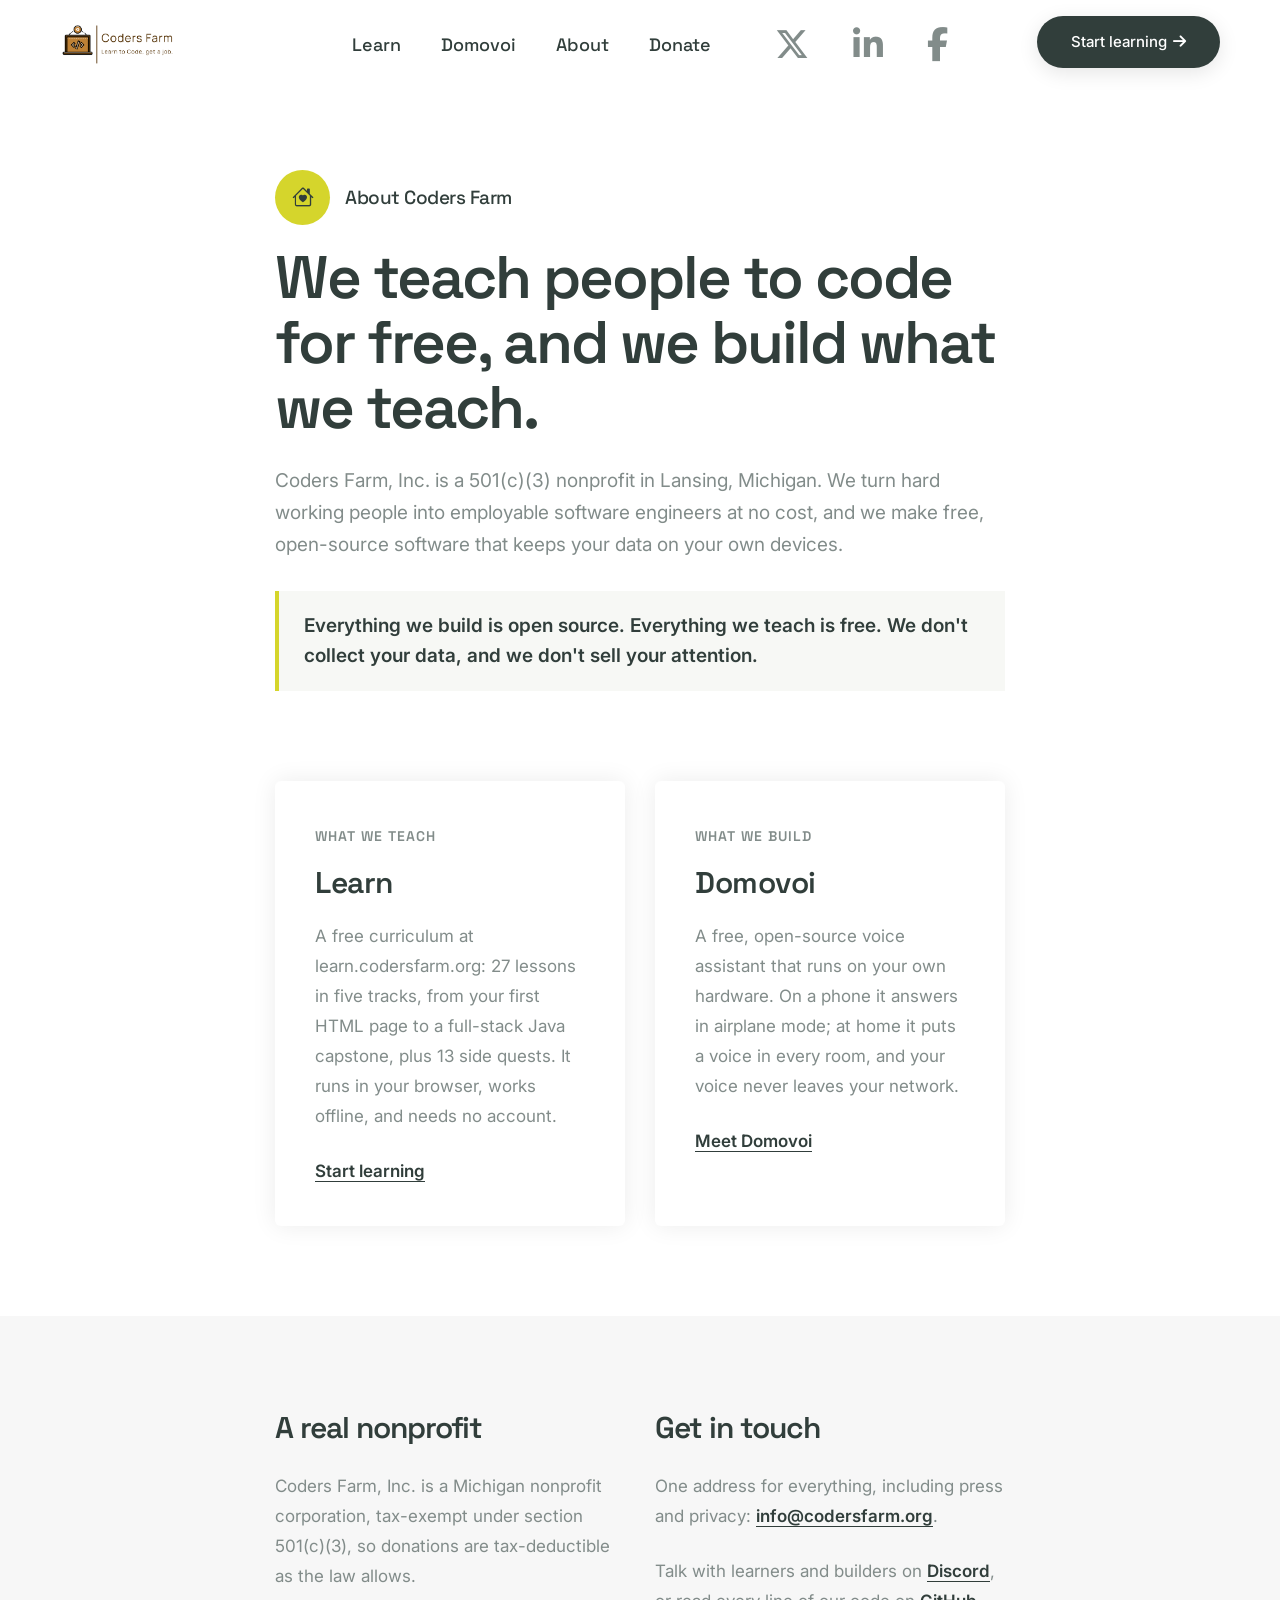
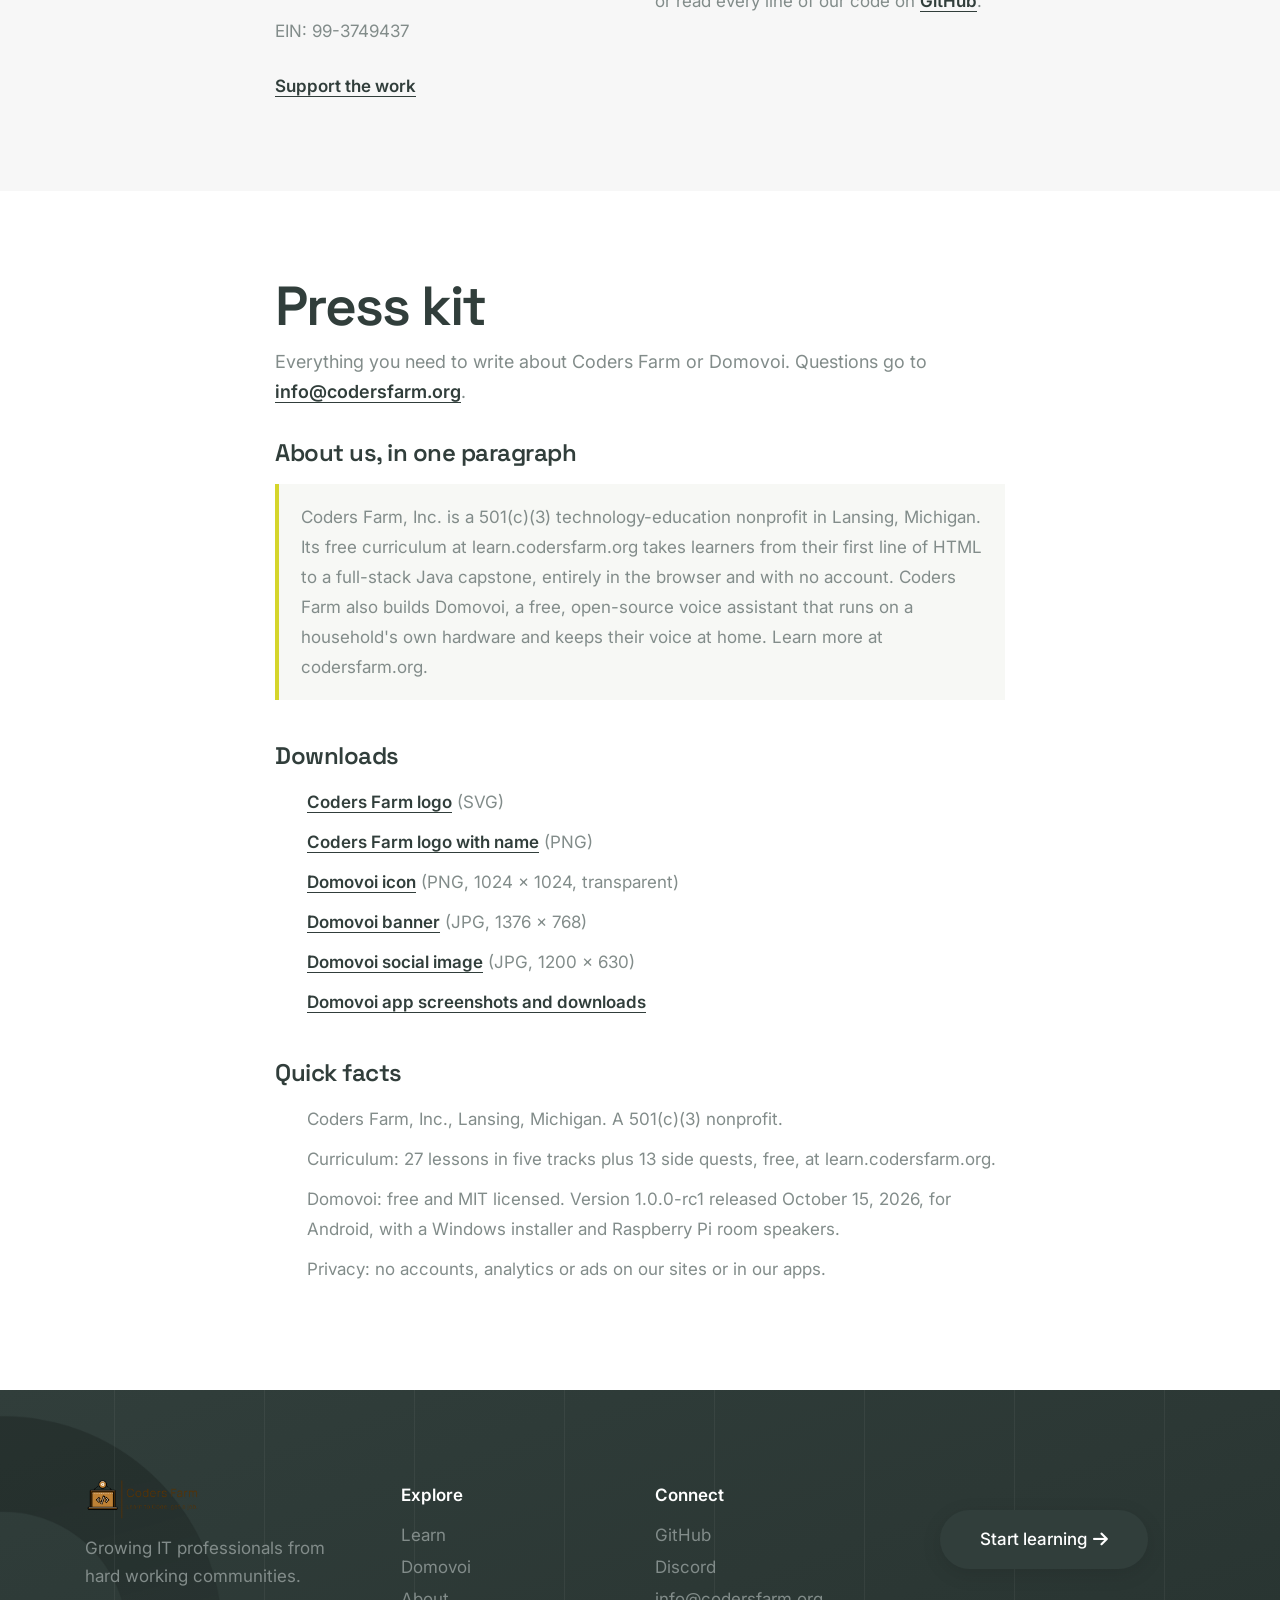
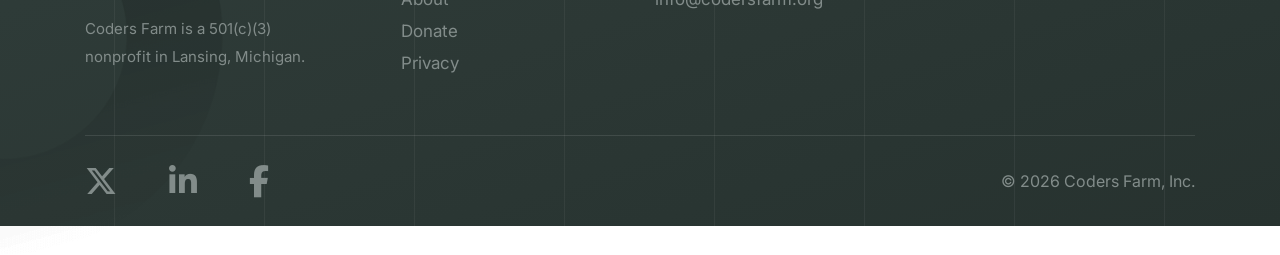
==== about/index.html @ 4aee78c8 "Add /domovoi, /about and 404 pages, share tags and sitemap - /domovoi: download page for v1.0.0-rc1 " ====
<!doctype html>
<html class="no-js" lang="en">
    <head>
        <title>About Coders Farm - free tech education from Lansing, Michigan</title>
        <meta charset="utf-8">
        <meta http-equiv="X-UA-Compatible" content="IE=edge" />
        <meta name="author" content="Coders Farm">
        <meta name="viewport" content="width=device-width,initial-scale=1.0" />
        <meta name="description" content="Coders Farm is a 501(c)(3) nonprofit in Lansing, Michigan that teaches people to code for free and builds Domovoi, a free voice assistant that keeps your data at home. Press kit inside.">
        <link rel="canonical" href="https://codersfarm.org/about/">
        <meta property="og:type" content="website">
        <meta property="og:site_name" content="Coders Farm">
        <meta property="og:url" content="https://codersfarm.org/about/">
        <meta property="og:title" content="About Coders Farm">
        <meta property="og:description" content="A Lansing, Michigan nonprofit that teaches people to code for free, and builds what it teaches.">
        <meta property="og:image" content="https://codersfarm.org/images/og-coders-farm.jpg">
        <meta property="og:image:width" content="1200">
        <meta property="og:image:height" content="630">
        <meta property="og:image:alt" content="Coders Farm: Learn to code, get a job. Free, self-paced lessons from a Lansing, Michigan nonprofit.">
        <meta name="twitter:card" content="summary_large_image">
        <meta name="twitter:site" content="@coders_farm">
        <!-- favicon icon -->
        <link rel="shortcut icon" href="/images/cropped-codersfarm.png">
        <link rel="apple-touch-icon" href="/images/apple-touch-icon-57x57.png">
        <link rel="apple-touch-icon" sizes="72x72" href="/images/apple-touch-icon-72x72.png">
        <link rel="apple-touch-icon" sizes="114x114" href="/images/apple-touch-icon-114x114.png">
        <!-- google fonts preconnect -->
        <link rel="preconnect" href="https://fonts.googleapis.com" crossorigin>
        <link rel="preconnect" href="https://fonts.gstatic.com" crossorigin>
        <!-- style sheets and font icons -->
        <link rel="stylesheet" href="/css/vendors.min.css"/>
        <link rel="stylesheet" href="/css/icon.min.css"/>
        <link rel="stylesheet" href="/css/style.css"/>
        <link rel="stylesheet" href="/css/responsive.css"/>
        <link rel="stylesheet" href="/css/elearning.css" />
        <link rel="stylesheet" href="/css/site.css" />
        <script src="/js/site.js"></script>
        <script type="application/ld+json">
        {
            "@context": "https://schema.org",
            "@type": "Organization",
            "name": "Coders Farm, Inc.",
            "alternateName": "Coders Farm",
            "url": "https://codersfarm.org/",
            "logo": "https://codersfarm.org/images/press/coders-farm-logo-wide.png",
            "email": "info@codersfarm.org",
            "nonprofitStatus": "Nonprofit501c3",
            "taxID": "99-3749437",
            "address": { "@type": "PostalAddress", "addressLocality": "Lansing", "addressRegion": "MI", "addressCountry": "US" },
            "sameAs": [
                "https://x.com/coders_farm",
                "https://www.linkedin.com/company/7802043/",
                "https://www.facebook.com/codersfarm",
                "https://github.com/coders-farm-official"
            ]
        }
        </script>
    </head>
    <body data-mobile-nav-trigger-alignment="right" data-mobile-nav-style="modern" data-mobile-nav-bg-color="#313e3b">
        <!-- start header -->
        <header>
            <!-- start navigation -->
            <nav class="navbar navbar-expand-lg header-light bg-white header-reverse" data-header-hover="light">
                <div class="container-fluid">
                    <div class="col-auto col-lg-2 me-lg-0 me-auto">
                        <a class="navbar-brand" href="/">
                            <img src="/images/cf-wide-logo.png" alt="Coders Farm" class="default-logo">
                            <img src="/images/cf-wide-logo.png" alt="Coders Farm" class="alt-logo">
                            <img src="/images/cf-wide-logo.png" alt="Coders Farm" class="mobile-logo">
                        </a>
                    </div>
                    <div class="col-auto menu-order position-static">
                        <button class="navbar-toggler float-start" type="button" data-bs-toggle="collapse" data-bs-target="#navbarNav" aria-controls="navbarNav" aria-label="Toggle navigation">
                            <span class="navbar-toggler-line"></span>
                            <span class="navbar-toggler-line"></span>
                            <span class="navbar-toggler-line"></span>
                            <span class="navbar-toggler-line"></span>
                        </button>
                        <div class="collapse navbar-collapse" id="navbarNav">
                            <ul class="navbar-nav alt-font">
                                <li class="nav-item"><a href="https://learn.codersfarm.org" class="nav-link">Learn</a></li>
                                <li class="nav-item"><a href="/domovoi/" class="nav-link">Domovoi</a></li>
                                <li class="nav-item"><a href="/about/" class="nav-link">About</a></li>
                                <li class="nav-item"><a href="https://donate.codersfarm.org" class="nav-link">Donate</a></li>
                                <li class="nav-item">
                                    &nbsp;&nbsp;&nbsp;&nbsp;&nbsp;
                                    &nbsp;&nbsp;&nbsp;&nbsp;&nbsp;
                                </li>
                                <li class="nav-item">
                                    <a class="twitter" href="https://x.com/coders_farm" target="_blank" aria-label="Coders Farm on X">
                                        <i class="fa-brands fa-x-twitter fa-2xl"></i>
                                    </a>
                                </li>
                                <li class="nav-item">
                                    &nbsp;&nbsp;&nbsp;&nbsp;&nbsp;
                                    &nbsp;&nbsp;&nbsp;&nbsp;&nbsp;
                                </li>
                                <li class="nav-item">
                                    <a class="linkedin" href="https://www.linkedin.com/company/7802043/" target="_blank" aria-label="Coders Farm on LinkedIn">
                                        <i class="fa-brands fa-linkedin-in fa-2xl"></i>
                                    </a>
                                </li>
                                <li class="nav-item">
                                    &nbsp;&nbsp;&nbsp;&nbsp;&nbsp;
                                    &nbsp;&nbsp;&nbsp;&nbsp;&nbsp;
                                </li>
                                <li class="nav-item">
                                    <a class="facebook" href="https://www.facebook.com/codersfarm" target="_blank" aria-label="Coders Farm on Facebook">
                                        <i class="fa-brands fa-facebook-f fa-2xl"></i>
                                    </a>
                                </li>
                            </ul>
                        </div>
                    </div>
                    <div class="col-auto col-lg-2 text-end d-none d-sm-flex">
                        <div class="header-icon" style="margin-bottom: 5px;">
                            <a href="https://learn.codersfarm.org" class="btn btn-large btn-dark-gray btn-box-shadow btn-rounded btn-switch-text text-nowrap">
                                <span>
                                    <span class="btn-double-text" data-text="It's free!">Start learning</span>
                                    <span><i class="fa-solid fa-arrow-right"></i></span>
                                </span>
                            </a>
                        </div>
                    </div>
                </div>
            </nav>
            <!-- end navigation -->
        </header>
        <!-- end header -->
        <!-- start section: intro -->
        <section class="inner-page-top pb-0">
            <div class="container">
                <div class="row justify-content-center">
                    <div class="col-xl-8 col-lg-10" data-anime='{ "el": "childs", "translateY": [30, 0], "opacity": [0,1], "duration": 600, "delay": 0, "staggervalue": 150, "easing": "easeOutQuad" }'>
                        <div class="icon-with-text-style-08 mb-20px">
                            <div class="feature-box feature-box-left-icon-middle">
                                <div class="feature-box-icon feature-box-icon-rounded w-55px h-55px rounded-circle bg-yellow me-15px">
                                    <i class="bi bi-house-heart d-inline-block icon-extra-medium text-dark-gray"></i>
                                </div>
                                <div class="feature-box-content last-paragraph-no-margin">
                                    <span class="d-inline-block alt-font fs-19 fw-500 ls-minus-05px text-dark-gray">About Coders Farm</span>
                                </div>
                            </div>
                        </div>
                        <h1 class="alt-font text-dark-gray fw-600 ls-minus-2px fs-60 lh-65 sm-fs-45 sm-lh-50 mb-25px">We teach people to code for free, and we build what we teach.</h1>
                        <p class="fs-19 lh-32 mb-30px">Coders Farm, Inc. is a 501(c)(3) nonprofit in Lansing, Michigan. We turn hard working people into employable software engineers at no cost, and we make free, open-source software that keeps your data on your own devices.</p>
                        <div class="about-promise">
                            <p class="text-dark-gray fw-600 fs-19 lh-30 mb-0">Everything we build is open source. Everything we teach is free. We don't collect your data, and we don't sell your attention.</p>
                        </div>
                    </div>
                </div>
            </div>
        </section>
        <!-- end section: intro -->
        <!-- start section: what we do -->
        <section>
            <div class="container">
                <div class="row justify-content-center g-4">
                    <div class="col-xl-4 col-lg-5 col-md-6">
                        <div class="h-100 p-40px border-radius-6px box-shadow-large bg-white">
                            <span class="alt-font fs-14 fw-600 text-uppercase ls-1px d-block mb-10px">What we teach</span>
                            <h2 class="alt-font text-dark-gray fw-600 fs-30 mb-15px">Learn</h2>
                            <p>A free curriculum at learn.codersfarm.org: 27 lessons in five tracks, from your first HTML page to a full-stack Java capstone, plus 13 side quests. It runs in your browser, works offline, and needs no account.</p>
                            <a href="https://learn.codersfarm.org" class="text-dark-gray fw-600 text-decoration-line-bottom">Start learning</a>
                        </div>
                    </div>
                    <div class="col-xl-4 col-lg-5 col-md-6">
                        <div class="h-100 p-40px border-radius-6px box-shadow-large bg-white">
                            <span class="alt-font fs-14 fw-600 text-uppercase ls-1px d-block mb-10px">What we build</span>
                            <h2 class="alt-font text-dark-gray fw-600 fs-30 mb-15px">Domovoi</h2>
                            <p>A free, open-source voice assistant that runs on your own hardware. On a phone it answers in airplane mode; at home it puts a voice in every room, and your voice never leaves your network.</p>
                            <a href="/domovoi/" class="text-dark-gray fw-600 text-decoration-line-bottom">Meet Domovoi</a>
                        </div>
                    </div>
                </div>
            </div>
        </section>
        <!-- end section: what we do -->
        <!-- start section: nonprofit, contact -->
        <section class="bg-very-light-gray">
            <div class="container">
                <div class="row g-5 justify-content-center">
                    <div class="col-xl-4 col-lg-5">
                        <h2 class="alt-font text-dark-gray fw-600 ls-minus-1px fs-30 mb-20px">A real nonprofit</h2>
                        <p>Coders Farm, Inc. is a Michigan nonprofit corporation, tax-exempt under section 501(c)(3), so donations are tax-deductible as the law allows.</p>
                        <p>EIN: 99-3749437</p>
                        <a href="https://donate.codersfarm.org" class="text-dark-gray fw-600 text-decoration-line-bottom">Support the work</a>
                    </div>
                    <div class="col-xl-4 col-lg-5">
                        <h2 class="alt-font text-dark-gray fw-600 ls-minus-1px fs-30 mb-20px">Get in touch</h2>
                        <p>One address for everything, including press and privacy: <a href="mailto:info@codersfarm.org" class="text-dark-gray fw-600 text-decoration-line-bottom">info@codersfarm.org</a>.</p>
                        <p>Talk with learners and builders on <a href="https://discord.gg/j3H5XamSxg" target="_blank" class="text-dark-gray fw-600 text-decoration-line-bottom">Discord</a>, or read every line of our code on <a href="https://github.com/coders-farm-official" target="_blank" class="text-dark-gray fw-600 text-decoration-line-bottom">GitHub</a>.</p>
                    </div>
                </div>
            </div>
        </section>
        <!-- end section: nonprofit, contact -->
        <!-- start section: press kit -->
        <section id="press" class="press-kit">
            <div class="container">
                <div class="row justify-content-center">
                    <div class="col-xl-8 col-lg-10">
                        <h2 class="alt-font text-dark-gray fw-600 ls-minus-2px mb-15px">Press kit</h2>
                        <p class="fs-18 mb-30px">Everything you need to write about Coders Farm or Domovoi. Questions go to <a href="mailto:info@codersfarm.org" class="text-dark-gray fw-600 text-decoration-line-bottom">info@codersfarm.org</a>.</p>
                        <h3 class="alt-font text-dark-gray fw-600 fs-24 mb-15px">About us, in one paragraph</h3>
                        <p class="boilerplate mb-40px">Coders Farm, Inc. is a 501(c)(3) technology-education nonprofit in Lansing, Michigan. Its free curriculum at learn.codersfarm.org takes learners from their first line of HTML to a full-stack Java capstone, entirely in the browser and with no account. Coders Farm also builds Domovoi, a free, open-source voice assistant that runs on a household's own hardware and keeps their voice at home. Learn more at codersfarm.org.</p>
                        <h3 class="alt-font text-dark-gray fw-600 fs-24 mb-15px">Downloads</h3>
                        <ul class="mb-40px">
                            <li><a href="/images/press/coders-farm-logo.svg" download class="text-dark-gray fw-600 text-decoration-line-bottom">Coders Farm logo</a> (SVG)</li>
                            <li><a href="/images/press/coders-farm-logo-wide.png" download class="text-dark-gray fw-600 text-decoration-line-bottom">Coders Farm logo with name</a> (PNG)</li>
                            <li><a href="/images/press/domovoi-icon.png" download class="text-dark-gray fw-600 text-decoration-line-bottom">Domovoi icon</a> (PNG, 1024 &times; 1024, transparent)</li>
                            <li><a href="/images/press/domovoi-banner.jpg" download class="text-dark-gray fw-600 text-decoration-line-bottom">Domovoi banner</a> (JPG, 1376 &times; 768)</li>
                            <li><a href="/images/og-domovoi.jpg" download class="text-dark-gray fw-600 text-decoration-line-bottom">Domovoi social image</a> (JPG, 1200 &times; 630)</li>
                            <li><a href="/domovoi/#download" class="text-dark-gray fw-600 text-decoration-line-bottom">Domovoi app screenshots and downloads</a></li>
                        </ul>
                        <h3 class="alt-font text-dark-gray fw-600 fs-24 mb-15px">Quick facts</h3>
                        <ul>
                            <li>Coders Farm, Inc., Lansing, Michigan. A 501(c)(3) nonprofit.</li>
                            <li>Curriculum: 27 lessons in five tracks plus 13 side quests, free, at learn.codersfarm.org.</li>
                            <li>Domovoi: free and MIT licensed. Version 1.0.0-rc1 released October 15, 2026, for Android, with a Windows installer and Raspberry Pi room speakers.</li>
                            <li>Privacy: no accounts, analytics or ads on our sites or in our apps.</li>
                        </ul>
                    </div>
                </div>
            </div>
        </section>
        <!-- end section: press kit -->
        <!-- start footer -->
        <footer class="bg-gradient-aztec-green position-relative">
            <div class="position-absolute left-minus-100px top-25px">
                <img src="/images/demo-elearning-bg-05.png" alt="" class="w-80">
            </div>
            <div class="background-position-center-top h-100 w-100 position-absolute left-0px top-0" style="background-image: url('/images/vertical-line-bg-small.svg')"></div>
            <div class="container footer-dark text-center text-sm-start position-relative">
                <div class="row mb-5 sm-mb-7 xs-mb-30px">
                    <!-- start footer column -->
                    <div class="col-lg-3 col-md-4 col-sm-6 d-flex flex-column last-paragraph-no-margin md-mb-40px xs-mb-30px">
                        <a href="/" class="footer-logo mb-15px d-inline-block">
                            <img src="/images/cf-wide-logo.png" alt="Coders Farm">
                        </a>
                        <p class="lh-28">Growing IT professionals from hard working communities.</p>
                        <p class="lh-28 fs-15">Coders Farm is a 501(c)(3) nonprofit in Lansing, Michigan.</p>
                    </div>
                    <!-- end footer column -->
                    <!-- start footer column -->
                    <div class="col-lg-3 col-md-4 col-sm-6 ps-4 last-paragraph-no-margin md-mb-40px xs-mb-30px">
                        <span class="fs-17 fw-600 d-block text-white mb-10px">Explore</span>
                        <ul>
                            <li><a href="https://learn.codersfarm.org">Learn</a></li>
                            <li><a href="/domovoi/">Domovoi</a></li>
                            <li><a href="/about/">About</a></li>
                            <li><a href="https://donate.codersfarm.org">Donate</a></li>
                            <li><a href="/privacy/">Privacy</a></li>
                        </ul>
                    </div>
                    <!-- end footer column -->
                    <!-- start footer column -->
                    <div class="col-lg-3 col-md-4 col-sm-6 last-paragraph-no-margin xs-mb-30px">
                        <span class="fs-17 fw-600 d-block text-white mb-10px">Connect</span>
                        <ul>
                            <li><a href="https://github.com/coders-farm-official" target="_blank">GitHub</a></li>
                            <li><a href="https://discord.gg/j3H5XamSxg" target="_blank">Discord</a></li>
                            <li><a href="mailto:info@codersfarm.org">info@codersfarm.org</a></li>
                        </ul>
                    </div>
                    <!-- end footer column -->
                    <!-- start footer column -->
                    <div class="col-lg-3 col-md-12 col-sm-6 text-md-center text-lg-start">
                        <a href="https://learn.codersfarm.org" class="btn btn-extra-large btn-dark-gray btn-box-shadow btn-rounded btn-switch-text mt-30px">
                            <span>
                                <span class="btn-double-text" data-text="It's free!">Start learning</span>
                                <span><i class="fa-solid fa-arrow-right"></i></span>
                            </span>
                        </a>
                    </div>
                    <!-- end footer column -->
                </div>
                <div class="row align-items-center footer-bottom border-top border-color-transparent-white-light pt-30px g-0">
                    <!-- start footer menu -->
                    <div class="col-xl-7 ps-0 text-center text-xl-start lg-mb-10px">
                        <ul class="footer-navbar fs-16 lh-normal">
                            <li class="nav-item">
                                <a class="twitter" href="https://x.com/coders_farm" target="_blank" aria-label="Coders Farm on X">
                                    <i class="fa-brands fa-x-twitter fa-2xl fa-bounce"></i>
                                </a>
                            </li>
                            <li class="nav-item">
                                &nbsp;&nbsp;&nbsp;&nbsp;&nbsp;
                                &nbsp;&nbsp;&nbsp;&nbsp;&nbsp;
                            </li>
                            <li class="nav-item">
                                <a class="linkedin" href="https://www.linkedin.com/company/7802043/" target="_blank" aria-label="Coders Farm on LinkedIn">
                                    <i class="fa-brands fa-linkedin-in fa-2xl fa-beat"></i>
                                </a>
                            </li>
                            <li class="nav-item">
                                &nbsp;&nbsp;&nbsp;&nbsp;&nbsp;
                                &nbsp;&nbsp;&nbsp;&nbsp;&nbsp;
                            </li>
                            <li class="nav-item">
                                <a class="facebook" href="https://www.facebook.com/codersfarm" target="_blank" aria-label="Coders Farm on Facebook">
                                    <i class="fa-brands fa-facebook-f fa-2xl fa-shake"></i>
                                </a>
                            </li>
                        </ul>
                    </div>
                    <!-- end footer menu -->
                    <!-- start copyright -->
                    <div class="col-xl-5 last-paragraph-no-margin text-center text-xl-end">
                        <p class="fs-16">&copy; 2026 Coders Farm, Inc.</p>
                    </div>
                    <!-- start copyright -->
                </div>
            </div>
        </footer>
        <!-- end footer -->
        <!-- start scroll progress -->
        <div class="scroll-progress d-none d-xxl-block">
            <a href="#" class="scroll-top" aria-label="scroll">
                <span class="scroll-text">Back to top</span><span class="scroll-line"><span class="scroll-point"></span></span>
            </a>
        </div>
        <!-- end scroll progress -->
        <!-- javascript libraries -->
        <script type="text/javascript" src="/js/jquery.js"></script>
        <script type="text/javascript" src="/js/vendors.min.js"></script>
        <script type="text/javascript" src="/js/main.js"></script>
    </body>
</html>
---- css/icon.min.css ----
@charset "UTF-8";/*!
    Font Awesome
    Version: 6.5.1
    Plugin URL: https://fontawesome.com
    License: Copyright 2023 Fonticons, Inc. | https://fontawesome.com/license/free (Icons: CC BY 4.0, Fonts: SIL OFL 1.1, Code: MIT License)
!*/.fa-stack,.fa-ul>li{position:relative}.fa-beat,.fa-bounce{-webkit-animation-delay:var(--fa-animation-delay,0s);-webkit-animation-duration:var(--fa-animation-duration,1s)}.fa{font-family:var(--fa-style-family,"Font Awesome 6 Free");font-weight:var(--fa-style,900)}.fa-brands,.fa-regular,.fab,.far{font-weight:400}.fa,.fa-brands,.fa-classic,.fa-regular,.fa-sharp,.fa-solid,.fab,.far,.fas{-moz-osx-font-smoothing:grayscale;-webkit-font-smoothing:antialiased;display:var(--fa-display,inline-block);font-style:normal;font-variant:normal;line-height:1;text-rendering:auto}.fa-classic,.fa-regular,.fa-solid,.far,.fas{font-family:"Font Awesome 6 Free"}.fa-brands,.fab{font-family:"Font Awesome 6 Brands"}.fa-1x{font-size:1em}.fa-2x,.fa-2xl,.fa-stack-2x{font-size:2em}.fa-3x{font-size:3em}.fa-4x{font-size:4em}.fa-5x{font-size:5em}.fa-6x{font-size:6em}.fa-7x{font-size:7em}.fa-8x{font-size:8em}.fa-9x{font-size:9em}.fa-10x{font-size:10em}.fa-2xs{font-size:.625em;line-height:.1em;vertical-align:.225em}.fa-xs{font-size:.75em;line-height:.08333em;vertical-align:.125em}.fa-sm{font-size:.875em;line-height:.07143em;vertical-align:.05357em}.fa-lg{font-size:1.25em;line-height:.05em;vertical-align:-.075em}.fa-xl{font-size:1.5em;line-height:.04167em;vertical-align:-.125em}.fa-2xl{line-height:.03125em;vertical-align:-.1875em}.fa-fw{text-align:center;width:1.25em}.fa-ul{list-style-type:none;margin-left:var(--fa-li-margin,2.5em);padding-left:0}.fa-li{left:calc(var(--fa-li-width,2em) * -1);position:absolute;text-align:center;width:var(--fa-li-width,2em);line-height:inherit}.fa-border{border-color:var(--fa-border-color,#eee);border-radius:var(--fa-border-radius,.1em);border-style:var(--fa-border-style,solid);border-width:var(--fa-border-width,.08em);padding:var(--fa-border-padding,.2em .25em .15em)}.fa-pull-left{float:left;margin-right:var(--fa-pull-margin,.3em)}.fa-pull-right{float:right;margin-left:var(--fa-pull-margin,.3em)}.fa-beat{-webkit-animation-name:fa-beat;animation-name:fa-beat;animation-delay:var(--fa-animation-delay,0s);-webkit-animation-direction:var(--fa-animation-direction,normal);animation-direction:var(--fa-animation-direction,normal);animation-duration:var(--fa-animation-duration,1s);-webkit-animation-iteration-count:var(--fa-animation-iteration-count,infinite);animation-iteration-count:var(--fa-animation-iteration-count,infinite);-webkit-animation-timing-function:var(--fa-animation-timing,ease-in-out);animation-timing-function:var(--fa-animation-timing,ease-in-out)}.fa-bounce,.fa-fade{-webkit-animation-direction:var(--fa-animation-direction,normal);-webkit-animation-iteration-count:var(--fa-animation-iteration-count,infinite)}.fa-bounce{-webkit-animation-name:fa-bounce;animation-name:fa-bounce;animation-delay:var(--fa-animation-delay,0s);animation-direction:var(--fa-animation-direction,normal);animation-duration:var(--fa-animation-duration,1s);animation-iteration-count:var(--fa-animation-iteration-count,infinite);-webkit-animation-timing-function:var(--fa-animation-timing,cubic-bezier(.28,.84,.42,1));animation-timing-function:var(--fa-animation-timing,cubic-bezier(.28,.84,.42,1))}.fa-beat-fade,.fa-fade{-webkit-animation-delay:var(--fa-animation-delay,0s)}.fa-fade{-webkit-animation-name:fa-fade;animation-name:fa-fade;animation-delay:var(--fa-animation-delay,0s);animation-direction:var(--fa-animation-direction,normal);-webkit-animation-duration:var(--fa-animation-duration,1s);animation-duration:var(--fa-animation-duration,1s);animation-iteration-count:var(--fa-animation-iteration-count,infinite);-webkit-animation-timing-function:var(--fa-animation-timing,cubic-bezier(.4,0,.6,1));animation-timing-function:var(--fa-animation-timing,cubic-bezier(.4,0,.6,1))}.fa-beat-fade,.fa-flip{-webkit-animation-direction:var(--fa-animation-direction,normal);-webkit-animation-iteration-count:var(--fa-animation-iteration-count,infinite)}.fa-beat-fade{-webkit-animation-name:fa-beat-fade;animation-name:fa-beat-fade;animation-delay:var(--fa-animation-delay,0s);animation-direction:var(--fa-animation-direction,normal);-webkit-animation-duration:var(--fa-animation-duration,1s);animation-duration:var(--fa-animation-duration,1s);animation-iteration-count:var(--fa-animation-iteration-count,infinite);-webkit-animation-timing-function:var(--fa-animation-timing,cubic-bezier(.4,0,.6,1));animation-timing-function:var(--fa-animation-timing,cubic-bezier(.4,0,.6,1))}.fa-flip,.fa-shake{-webkit-animation-delay:var(--fa-animation-delay,0s)}.fa-flip{-webkit-animation-name:fa-flip;animation-name:fa-flip;animation-delay:var(--fa-animation-delay,0s);animation-direction:var(--fa-animation-direction,normal);-webkit-animation-duration:var(--fa-animation-duration,1s);animation-duration:var(--fa-animation-duration,1s);animation-iteration-count:var(--fa-animation-iteration-count,infinite);-webkit-animation-timing-function:var(--fa-animation-timing,ease-in-out);animation-timing-function:var(--fa-animation-timing,ease-in-out)}.fa-shake,.fa-spin{-webkit-animation-direction:var(--fa-animation-direction,normal);-webkit-animation-iteration-count:var(--fa-animation-iteration-count,infinite)}.fa-shake{-webkit-animation-name:fa-shake;animation-name:fa-shake;animation-delay:var(--fa-animation-delay,0s);animation-direction:var(--fa-animation-direction,normal);-webkit-animation-duration:var(--fa-animation-duration,1s);animation-duration:var(--fa-animation-duration,1s);animation-iteration-count:var(--fa-animation-iteration-count,infinite);-webkit-animation-timing-function:var(--fa-animation-timing,linear);animation-timing-function:var(--fa-animation-timing,linear)}.fa-spin{-webkit-animation-name:fa-spin;animation-name:fa-spin;-webkit-animation-delay:var(--fa-animation-delay,0s);animation-delay:var(--fa-animation-delay,0s);animation-direction:var(--fa-animation-direction,normal);-webkit-animation-duration:var(--fa-animation-duration,2s);animation-duration:var(--fa-animation-duration,2s);animation-iteration-count:var(--fa-animation-iteration-count,infinite);-webkit-animation-timing-function:var(--fa-animation-timing,linear);animation-timing-function:var(--fa-animation-timing,linear)}.fa-spin-reverse{--fa-animation-direction:reverse}.fa-pulse,.fa-spin-pulse{-webkit-animation-name:fa-spin;animation-name:fa-spin;-webkit-animation-direction:var(--fa-animation-direction,normal);animation-direction:var(--fa-animation-direction,normal);-webkit-animation-duration:var(--fa-animation-duration,1s);animation-duration:var(--fa-animation-duration,1s);-webkit-animation-iteration-count:var(--fa-animation-iteration-count,infinite);animation-iteration-count:var(--fa-animation-iteration-count,infinite);-webkit-animation-timing-function:var(--fa-animation-timing,steps(8));animation-timing-function:var(--fa-animation-timing,steps(8))}@media (prefers-reduced-motion:reduce){.fa-beat,.fa-beat-fade,.fa-bounce,.fa-fade,.fa-flip,.fa-pulse,.fa-shake,.fa-spin,.fa-spin-pulse{-webkit-animation-delay:-1ms;animation-delay:-1ms;-webkit-animation-duration:1ms;animation-duration:1ms;-webkit-animation-iteration-count:1;animation-iteration-count:1;-webkit-transition-delay:0s;transition-delay:0s;-webkit-transition-duration:0s;transition-duration:0s}}@-webkit-keyframes fa-beat{0%,90%{-webkit-transform:scale(1);transform:scale(1)}45%{-webkit-transform:scale(var(--fa-beat-scale,1.25));transform:scale(var(--fa-beat-scale,1.25))}}@keyframes fa-beat{0%,90%{-webkit-transform:scale(1);transform:scale(1)}45%{-webkit-transform:scale(var(--fa-beat-scale,1.25));transform:scale(var(--fa-beat-scale,1.25))}}@-webkit-keyframes fa-bounce{0%,100%,64%{-webkit-transform:scale(1,1) translateY(0);transform:scale(1,1) translateY(0)}10%{-webkit-transform:scale(var(--fa-bounce-start-scale-x,1.1),var(--fa-bounce-start-scale-y,.9)) translateY(0);transform:scale(var(--fa-bounce-start-scale-x,1.1),var(--fa-bounce-start-scale-y,.9)) translateY(0)}30%{-webkit-transform:scale(var(--fa-bounce-jump-scale-x,.9),var(--fa-bounce-jump-scale-y,1.1)) translateY(var(--fa-bounce-height,-.5em));transform:scale(var(--fa-bounce-jump-scale-x,.9),var(--fa-bounce-jump-scale-y,1.1)) translateY(var(--fa-bounce-height,-.5em))}50%{-webkit-transform:scale(var(--fa-bounce-land-scale-x,1.05),var(--fa-bounce-land-scale-y,.95)) translateY(0);transform:scale(var(--fa-bounce-land-scale-x,1.05),var(--fa-bounce-land-scale-y,.95)) translateY(0)}57%{-webkit-transform:scale(1,1) translateY(var(--fa-bounce-rebound,-.125em));transform:scale(1,1) translateY(var(--fa-bounce-rebound,-.125em))}}@keyframes fa-bounce{0%,100%,64%{-webkit-transform:scale(1,1) translateY(0);transform:scale(1,1) translateY(0)}10%{-webkit-transform:scale(var(--fa-bounce-start-scale-x,1.1),var(--fa-bounce-start-scale-y,.9)) translateY(0);transform:scale(var(--fa-bounce-start-scale-x,1.1),var(--fa-bounce-start-scale-y,.9)) translateY(0)}30%{-webkit-transform:scale(var(--fa-bounce-jump-scale-x,.9),var(--fa-bounce-jump-scale-y,1.1)) translateY(var(--fa-bounce-height,-.5em));transform:scale(var(--fa-bounce-jump-scale-x,.9),var(--fa-bounce-jump-scale-y,1.1)) translateY(var(--fa-bounce-height,-.5em))}50%{-webkit-transform:scale(var(--fa-bounce-land-scale-x,1.05),var(--fa-bounce-land-scale-y,.95)) translateY(0);transform:scale(var(--fa-bounce-land-scale-x,1.05),var(--fa-bounce-land-scale-y,.95)) translateY(0)}57%{-webkit-transform:scale(1,1) translateY(var(--fa-bounce-rebound,-.125em));transform:scale(1,1) translateY(var(--fa-bounce-rebound,-.125em))}}@-webkit-keyframes fa-fade{50%{opacity:var(--fa-fade-opacity,.4)}}@keyframes fa-fade{50%{opacity:var(--fa-fade-opacity,.4)}}@-webkit-keyframes fa-beat-fade{0%,100%{opacity:var(--fa-beat-fade-opacity,.4);-webkit-transform:scale(1);transform:scale(1)}50%{opacity:1;-webkit-transform:scale(var(--fa-beat-fade-scale,1.125));transform:scale(var(--fa-beat-fade-scale,1.125))}}@keyframes fa-beat-fade{0%,100%{opacity:var(--fa-beat-fade-opacity,.4);-webkit-transform:scale(1);transform:scale(1)}50%{opacity:1;-webkit-transform:scale(var(--fa-beat-fade-scale,1.125));transform:scale(var(--fa-beat-fade-scale,1.125))}}@-webkit-keyframes fa-flip{50%{-webkit-transform:rotate3d(var(--fa-flip-x,0),var(--fa-flip-y,1),var(--fa-flip-z,0),var(--fa-flip-angle,-180deg));transform:rotate3d(var(--fa-flip-x,0),var(--fa-flip-y,1),var(--fa-flip-z,0),var(--fa-flip-angle,-180deg))}}@keyframes fa-flip{50%{-webkit-transform:rotate3d(var(--fa-flip-x,0),var(--fa-flip-y,1),var(--fa-flip-z,0),var(--fa-flip-angle,-180deg));transform:rotate3d(var(--fa-flip-x,0),var(--fa-flip-y,1),var(--fa-flip-z,0),var(--fa-flip-angle,-180deg))}}@-webkit-keyframes fa-shake{0%{-webkit-transform:rotate(-15deg);transform:rotate(-15deg)}4%{-webkit-transform:rotate(15deg);transform:rotate(15deg)}24%,8%{-webkit-transform:rotate(-18deg);transform:rotate(-18deg)}12%,28%{-webkit-transform:rotate(18deg);transform:rotate(18deg)}16%{-webkit-transform:rotate(-22deg);transform:rotate(-22deg)}20%{-webkit-transform:rotate(22deg);transform:rotate(22deg)}32%{-webkit-transform:rotate(-12deg);transform:rotate(-12deg)}36%{-webkit-transform:rotate(12deg);transform:rotate(12deg)}100%,40%{-webkit-transform:rotate(0);transform:rotate(0)}}@keyframes fa-shake{0%{-webkit-transform:rotate(-15deg);transform:rotate(-15deg)}4%{-webkit-transform:rotate(15deg);transform:rotate(15deg)}24%,8%{-webkit-transform:rotate(-18deg);transform:rotate(-18deg)}12%,28%{-webkit-transform:rotate(18deg);transform:rotate(18deg)}16%{-webkit-transform:rotate(-22deg);transform:rotate(-22deg)}20%{-webkit-transform:rotate(22deg);transform:rotate(22deg)}32%{-webkit-transform:rotate(-12deg);transform:rotate(-12deg)}36%{-webkit-transform:rotate(12deg);transform:rotate(12deg)}100%,40%{-webkit-transform:rotate(0);transform:rotate(0)}}@-webkit-keyframes fa-spin{0%{-webkit-transform:rotate(0);transform:rotate(0)}100%{-webkit-transform:rotate(360deg);transform:rotate(360deg)}}@keyframes fa-spin{0%{-webkit-transform:rotate(0);transform:rotate(0)}100%{-webkit-transform:rotate(360deg);transform:rotate(360deg)}}.fa-rotate-90{-webkit-transform:rotate(90deg);transform:rotate(90deg)}.fa-rotate-180{-webkit-transform:rotate(180deg);transform:rotate(180deg)}.fa-rotate-270{-webkit-transform:rotate(270deg);transform:rotate(270deg)}.fa-flip-horizontal{-webkit-transform:scale(-1,1);transform:scale(-1,1)}.fa-flip-vertical{-webkit-transform:scale(1,-1);transform:scale(1,-1)}.fa-flip-both,.fa-flip-horizontal.fa-flip-vertical{-webkit-transform:scale(-1,-1);transform:scale(-1,-1)}.fa-rotate-by{-webkit-transform:rotate(var(--fa-rotate-angle,none));transform:rotate(var(--fa-rotate-angle,none))}.fa-stack{display:inline-block;height:2em;line-height:2em;vertical-align:middle;width:2.5em}.fa-stack-1x,.fa-stack-2x{left:0;position:absolute;text-align:center;width:100%;z-index:var(--fa-stack-z-index,auto)}.fa-stack-1x{line-height:inherit}.fa-inverse{color:var(--fa-inverse,#fff)}.fa-0::before{content:"0"}.fa-1::before{content:"1"}.fa-2::before{content:"2"}.fa-3::before{content:"3"}.fa-4::before{content:"4"}.fa-5::before{content:"5"}.fa-6::before{content:"6"}.fa-7::before{content:"7"}.fa-8::before{content:"8"}.fa-9::before{content:"9"}.fa-fill-drip::before{content:"\f576"}.fa-arrows-to-circle::before{content:"\e4bd"}.fa-chevron-circle-right::before,.fa-circle-chevron-right::before{content:"\f138"}.fa-at::before{content:"@"}.fa-trash-alt::before,.fa-trash-can::before{content:"\f2ed"}.fa-text-height::before{content:"\f034"}.fa-user-times::before,.fa-user-xmark::before{content:"\f235"}.fa-stethoscope::before{content:"\f0f1"}.fa-comment-alt::before,.fa-message::before{content:"\f27a"}.fa-info::before{content:"\f129"}.fa-compress-alt::before,.fa-down-left-and-up-right-to-center::before{content:"\f422"}.fa-explosion::before{content:"\e4e9"}.fa-file-alt::before,.fa-file-lines::before,.fa-file-text::before{content:"\f15c"}.fa-wave-square::before{content:"\f83e"}.fa-ring::before{content:"\f70b"}.fa-building-un::before{content:"\e4d9"}.fa-dice-three::before{content:"\f527"}.fa-calendar-alt::before,.fa-calendar-days::before{content:"\f073"}.fa-anchor-circle-check::before{content:"\e4aa"}.fa-building-circle-arrow-right::before{content:"\e4d1"}.fa-volleyball-ball::before,.fa-volleyball::before{content:"\f45f"}.fa-arrows-up-to-line::before{content:"\e4c2"}.fa-sort-desc::before,.fa-sort-down::before{content:"\f0dd"}.fa-circle-minus::before,.fa-minus-circle::before{content:"\f056"}.fa-door-open::before{content:"\f52b"}.fa-right-from-bracket::before,.fa-sign-out-alt::before{content:"\f2f5"}.fa-atom::before{content:"\f5d2"}.fa-soap::before{content:"\e06e"}.fa-heart-music-camera-bolt::before,.fa-icons::before{content:"\f86d"}.fa-microphone-alt-slash::before,.fa-microphone-lines-slash::before{content:"\f539"}.fa-bridge-circle-check::before{content:"\e4c9"}.fa-pump-medical::before{content:"\e06a"}.fa-fingerprint::before{content:"\f577"}.fa-hand-point-right::before{content:"\f0a4"}.fa-magnifying-glass-location::before,.fa-search-location::before{content:"\f689"}.fa-forward-step::before,.fa-step-forward::before{content:"\f051"}.fa-face-smile-beam::before,.fa-smile-beam::before{content:"\f5b8"}.fa-flag-checkered::before{content:"\f11e"}.fa-football-ball::before,.fa-football::before{content:"\f44e"}.fa-school-circle-exclamation::before{content:"\e56c"}.fa-crop::before{content:"\f125"}.fa-angle-double-down::before,.fa-angles-down::before{content:"\f103"}.fa-users-rectangle::before{content:"\e594"}.fa-people-roof::before{content:"\e537"}.fa-people-line::before{content:"\e534"}.fa-beer-mug-empty::before,.fa-beer::before{content:"\f0fc"}.fa-diagram-predecessor::before{content:"\e477"}.fa-arrow-up-long::before,.fa-long-arrow-up::before{content:"\f176"}.fa-burn::before,.fa-fire-flame-simple::before{content:"\f46a"}.fa-male::before,.fa-person::before{content:"\f183"}.fa-laptop::before{content:"\f109"}.fa-file-csv::before{content:"\f6dd"}.fa-menorah::before{content:"\f676"}.fa-truck-plane::before{content:"\e58f"}.fa-record-vinyl::before{content:"\f8d9"}.fa-face-grin-stars::before,.fa-grin-stars::before{content:"\f587"}.fa-bong::before{content:"\f55c"}.fa-pastafarianism::before,.fa-spaghetti-monster-flying::before{content:"\f67b"}.fa-arrow-down-up-across-line::before{content:"\e4af"}.fa-spoon::before,.fa-utensil-spoon::before{content:"\f2e5"}.fa-jar-wheat::before{content:"\e517"}.fa-envelopes-bulk::before,.fa-mail-bulk::before{content:"\f674"}.fa-file-circle-exclamation::before{content:"\e4eb"}.fa-circle-h::before,.fa-hospital-symbol::before{content:"\f47e"}.fa-pager::before{content:"\f815"}.fa-address-book::before,.fa-contact-book::before{content:"\f2b9"}.fa-strikethrough::before{content:"\f0cc"}.fa-k::before{content:"K"}.fa-landmark-flag::before{content:"\e51c"}.fa-pencil-alt::before,.fa-pencil::before{content:"\f303"}.fa-backward::before{content:"\f04a"}.fa-caret-right::before{content:"\f0da"}.fa-comments::before{content:"\f086"}.fa-file-clipboard::before,.fa-paste::before{content:"\f0ea"}.fa-code-pull-request::before{content:"\e13c"}.fa-clipboard-list::before{content:"\f46d"}.fa-truck-loading::before,.fa-truck-ramp-box::before{content:"\f4de"}.fa-user-check::before{content:"\f4fc"}.fa-vial-virus::before{content:"\e597"}.fa-sheet-plastic::before{content:"\e571"}.fa-blog::before{content:"\f781"}.fa-user-ninja::before{content:"\f504"}.fa-person-arrow-up-from-line::before{content:"\e539"}.fa-scroll-torah::before,.fa-torah::before{content:"\f6a0"}.fa-broom-ball::before,.fa-quidditch-broom-ball::before,.fa-quidditch::before{content:"\f458"}.fa-toggle-off::before{content:"\f204"}.fa-archive::before,.fa-box-archive::before{content:"\f187"}.fa-person-drowning::before{content:"\e545"}.fa-arrow-down-9-1::before,.fa-sort-numeric-desc::before,.fa-sort-numeric-down-alt::before{content:"\f886"}.fa-face-grin-tongue-squint::before,.fa-grin-tongue-squint::before{content:"\f58a"}.fa-spray-can::before{content:"\f5bd"}.fa-truck-monster::before{content:"\f63b"}.fa-w::before{content:"W"}.fa-earth-africa::before,.fa-globe-africa::before{content:"\f57c"}.fa-rainbow::before{content:"\f75b"}.fa-circle-notch::before{content:"\f1ce"}.fa-tablet-alt::before,.fa-tablet-screen-button::before{content:"\f3fa"}.fa-paw::before{content:"\f1b0"}.fa-cloud::before{content:"\f0c2"}.fa-trowel-bricks::before{content:"\e58a"}.fa-face-flushed::before,.fa-flushed::before{content:"\f579"}.fa-hospital-user::before{content:"\f80d"}.fa-tent-arrow-left-right::before{content:"\e57f"}.fa-gavel::before,.fa-legal::before{content:"\f0e3"}.fa-binoculars::before{content:"\f1e5"}.fa-microphone-slash::before{content:"\f131"}.fa-box-tissue::before{content:"\e05b"}.fa-motorcycle::before{content:"\f21c"}.fa-bell-concierge::before,.fa-concierge-bell::before{content:"\f562"}.fa-pen-ruler::before,.fa-pencil-ruler::before{content:"\f5ae"}.fa-people-arrows-left-right::before,.fa-people-arrows::before{content:"\e068"}.fa-mars-and-venus-burst::before{content:"\e523"}.fa-caret-square-right::before,.fa-square-caret-right::before{content:"\f152"}.fa-cut::before,.fa-scissors::before{content:"\f0c4"}.fa-sun-plant-wilt::before{content:"\e57a"}.fa-toilets-portable::before{content:"\e584"}.fa-hockey-puck::before{content:"\f453"}.fa-table::before{content:"\f0ce"}.fa-magnifying-glass-arrow-right::before{content:"\e521"}.fa-digital-tachograph::before,.fa-tachograph-digital::before{content:"\f566"}.fa-users-slash::before{content:"\e073"}.fa-clover::before{content:"\e139"}.fa-mail-reply::before,.fa-reply::before{content:"\f3e5"}.fa-star-and-crescent::before{content:"\f699"}.fa-house-fire::before{content:"\e50c"}.fa-minus-square::before,.fa-square-minus::before{content:"\f146"}.fa-helicopter::before{content:"\f533"}.fa-compass::before{content:"\f14e"}.fa-caret-square-down::before,.fa-square-caret-down::before{content:"\f150"}.fa-file-circle-question::before{content:"\e4ef"}.fa-laptop-code::before{content:"\f5fc"}.fa-swatchbook::before{content:"\f5c3"}.fa-prescription-bottle::before{content:"\f485"}.fa-bars::before,.fa-navicon::before{content:"\f0c9"}.fa-people-group::before{content:"\e533"}.fa-hourglass-3::before,.fa-hourglass-end::before{content:"\f253"}.fa-heart-broken::before,.fa-heart-crack::before{content:"\f7a9"}.fa-external-link-square-alt::before,.fa-square-up-right::before{content:"\f360"}.fa-face-kiss-beam::before,.fa-kiss-beam::before{content:"\f597"}.fa-film::before{content:"\f008"}.fa-ruler-horizontal::before{content:"\f547"}.fa-people-robbery::before{content:"\e536"}.fa-lightbulb::before{content:"\f0eb"}.fa-caret-left::before{content:"\f0d9"}.fa-circle-exclamation::before,.fa-exclamation-circle::before{content:"\f06a"}.fa-school-circle-xmark::before{content:"\e56d"}.fa-arrow-right-from-bracket::before,.fa-sign-out::before{content:"\f08b"}.fa-chevron-circle-down::before,.fa-circle-chevron-down::before{content:"\f13a"}.fa-unlock-alt::before,.fa-unlock-keyhole::before{content:"\f13e"}.fa-cloud-showers-heavy::before{content:"\f740"}.fa-headphones-alt::before,.fa-headphones-simple::before{content:"\f58f"}.fa-sitemap::before{content:"\f0e8"}.fa-circle-dollar-to-slot::before,.fa-donate::before{content:"\f4b9"}.fa-memory::before{content:"\f538"}.fa-road-spikes::before{content:"\e568"}.fa-fire-burner::before{content:"\e4f1"}.fa-flag::before{content:"\f024"}.fa-hanukiah::before{content:"\f6e6"}.fa-feather::before{content:"\f52d"}.fa-volume-down::before,.fa-volume-low::before{content:"\f027"}.fa-comment-slash::before{content:"\f4b3"}.fa-cloud-sun-rain::before{content:"\f743"}.fa-compress::before{content:"\f066"}.fa-wheat-alt::before,.fa-wheat-awn::before{content:"\e2cd"}.fa-ankh::before{content:"\f644"}.fa-hands-holding-child::before{content:"\e4fa"}.fa-asterisk::before{content:"*"}.fa-check-square::before,.fa-square-check::before{content:"\f14a"}.fa-peseta-sign::before{content:"\e221"}.fa-header::before,.fa-heading::before{content:"\f1dc"}.fa-ghost::before{content:"\f6e2"}.fa-list-squares::before,.fa-list::before{content:"\f03a"}.fa-phone-square-alt::before,.fa-square-phone-flip::before{content:"\f87b"}.fa-cart-plus::before{content:"\f217"}.fa-gamepad::before{content:"\f11b"}.fa-circle-dot::before,.fa-dot-circle::before{content:"\f192"}.fa-dizzy::before,.fa-face-dizzy::before{content:"\f567"}.fa-egg::before{content:"\f7fb"}.fa-house-medical-circle-xmark::before{content:"\e513"}.fa-campground::before{content:"\f6bb"}.fa-folder-plus::before{content:"\f65e"}.fa-futbol-ball::before,.fa-futbol::before,.fa-soccer-ball::before{content:"\f1e3"}.fa-paint-brush::before,.fa-paintbrush::before{content:"\f1fc"}.fa-lock::before{content:"\f023"}.fa-gas-pump::before{content:"\f52f"}.fa-hot-tub-person::before,.fa-hot-tub::before{content:"\f593"}.fa-map-location::before,.fa-map-marked::before{content:"\f59f"}.fa-house-flood-water::before{content:"\e50e"}.fa-tree::before{content:"\f1bb"}.fa-bridge-lock::before{content:"\e4cc"}.fa-sack-dollar::before{content:"\f81d"}.fa-edit::before,.fa-pen-to-square::before{content:"\f044"}.fa-car-side::before{content:"\f5e4"}.fa-share-alt::before,.fa-share-nodes::before{content:"\f1e0"}.fa-heart-circle-minus::before{content:"\e4ff"}.fa-hourglass-2::before,.fa-hourglass-half::before{content:"\f252"}.fa-microscope::before{content:"\f610"}.fa-sink::before{content:"\e06d"}.fa-bag-shopping::before,.fa-shopping-bag::before{content:"\f290"}.fa-arrow-down-z-a::before,.fa-sort-alpha-desc::before,.fa-sort-alpha-down-alt::before{content:"\f881"}.fa-mitten::before{content:"\f7b5"}.fa-person-rays::before{content:"\e54d"}.fa-users::before{content:"\f0c0"}.fa-eye-slash::before{content:"\f070"}.fa-flask-vial::before{content:"\e4f3"}.fa-hand-paper::before,.fa-hand::before{content:"\f256"}.fa-om::before{content:"\f679"}.fa-worm::before{content:"\e599"}.fa-house-circle-xmark::before{content:"\e50b"}.fa-plug::before{content:"\f1e6"}.fa-chevron-up::before{content:"\f077"}.fa-hand-spock::before{content:"\f259"}.fa-stopwatch::before{content:"\f2f2"}.fa-face-kiss::before,.fa-kiss::before{content:"\f596"}.fa-bridge-circle-xmark::before{content:"\e4cb"}.fa-face-grin-tongue::before,.fa-grin-tongue::before{content:"\f589"}.fa-chess-bishop::before{content:"\f43a"}.fa-face-grin-wink::before,.fa-grin-wink::before{content:"\f58c"}.fa-deaf::before,.fa-deafness::before,.fa-ear-deaf::before,.fa-hard-of-hearing::before{content:"\f2a4"}.fa-road-circle-check::before{content:"\e564"}.fa-dice-five::before{content:"\f523"}.fa-rss-square::before,.fa-square-rss::before{content:"\f143"}.fa-land-mine-on::before{content:"\e51b"}.fa-i-cursor::before{content:"\f246"}.fa-stamp::before{content:"\f5bf"}.fa-stairs::before{content:"\e289"}.fa-i::before{content:"I"}.fa-hryvnia-sign::before,.fa-hryvnia::before{content:"\f6f2"}.fa-pills::before{content:"\f484"}.fa-face-grin-wide::before,.fa-grin-alt::before{content:"\f581"}.fa-tooth::before{content:"\f5c9"}.fa-v::before{content:"V"}.fa-bangladeshi-taka-sign::before{content:"\e2e6"}.fa-bicycle::before{content:"\f206"}.fa-rod-asclepius::before,.fa-rod-snake::before,.fa-staff-aesculapius::before,.fa-staff-snake::before{content:"\e579"}.fa-head-side-cough-slash::before{content:"\e062"}.fa-ambulance::before,.fa-truck-medical::before{content:"\f0f9"}.fa-wheat-awn-circle-exclamation::before{content:"\e598"}.fa-snowman::before{content:"\f7d0"}.fa-mortar-pestle::before{content:"\f5a7"}.fa-road-barrier::before{content:"\e562"}.fa-school::before{content:"\f549"}.fa-igloo::before{content:"\f7ae"}.fa-joint::before{content:"\f595"}.fa-angle-right::before{content:"\f105"}.fa-horse::before{content:"\f6f0"}.fa-q::before{content:"Q"}.fa-g::before{content:"G"}.fa-notes-medical::before{content:"\f481"}.fa-temperature-2::before,.fa-temperature-half::before,.fa-thermometer-2::before,.fa-thermometer-half::before{content:"\f2c9"}.fa-dong-sign::before{content:"\e169"}.fa-capsules::before{content:"\f46b"}.fa-poo-bolt::before,.fa-poo-storm::before{content:"\f75a"}.fa-face-frown-open::before,.fa-frown-open::before{content:"\f57a"}.fa-hand-point-up::before{content:"\f0a6"}.fa-money-bill::before{content:"\f0d6"}.fa-bookmark::before{content:"\f02e"}.fa-align-justify::before{content:"\f039"}.fa-umbrella-beach::before{content:"\f5ca"}.fa-helmet-un::before{content:"\e503"}.fa-bullseye::before{content:"\f140"}.fa-bacon::before{content:"\f7e5"}.fa-hand-point-down::before{content:"\f0a7"}.fa-arrow-up-from-bracket::before{content:"\e09a"}.fa-folder-blank::before,.fa-folder::before{content:"\f07b"}.fa-file-medical-alt::before,.fa-file-waveform::before{content:"\f478"}.fa-radiation::before{content:"\f7b9"}.fa-chart-simple::before{content:"\e473"}.fa-mars-stroke::before{content:"\f229"}.fa-vial::before{content:"\f492"}.fa-dashboard::before,.fa-gauge-med::before,.fa-gauge::before,.fa-tachometer-alt-average::before{content:"\f624"}.fa-magic-wand-sparkles::before,.fa-wand-magic-sparkles::before{content:"\e2ca"}.fa-e::before{content:"E"}.fa-pen-alt::before,.fa-pen-clip::before{content:"\f305"}.fa-bridge-circle-exclamation::before{content:"\e4ca"}.fa-user::before{content:"\f007"}.fa-school-circle-check::before{content:"\e56b"}.fa-dumpster::before{content:"\f793"}.fa-shuttle-van::before,.fa-van-shuttle::before{content:"\f5b6"}.fa-building-user::before{content:"\e4da"}.fa-caret-square-left::before,.fa-square-caret-left::before{content:"\f191"}.fa-highlighter::before{content:"\f591"}.fa-key::before{content:"\f084"}.fa-bullhorn::before{content:"\f0a1"}.fa-globe::before{content:"\f0ac"}.fa-synagogue::before{content:"\f69b"}.fa-person-half-dress::before{content:"\e548"}.fa-road-bridge::before{content:"\e563"}.fa-location-arrow::before{content:"\f124"}.fa-c::before{content:"C"}.fa-tablet-button::before{content:"\f10a"}.fa-building-lock::before{content:"\e4d6"}.fa-pizza-slice::before{content:"\f818"}.fa-money-bill-wave::before{content:"\f53a"}.fa-area-chart::before,.fa-chart-area::before{content:"\f1fe"}.fa-house-flag::before{content:"\e50d"}.fa-person-circle-minus::before{content:"\e540"}.fa-ban::before,.fa-cancel::before{content:"\f05e"}.fa-camera-rotate::before{content:"\e0d8"}.fa-air-freshener::before,.fa-spray-can-sparkles::before{content:"\f5d0"}.fa-star::before{content:"\f005"}.fa-repeat::before{content:"\f363"}.fa-cross::before{content:"\f654"}.fa-box::before{content:"\f466"}.fa-venus-mars::before{content:"\f228"}.fa-arrow-pointer::before,.fa-mouse-pointer::before{content:"\f245"}.fa-expand-arrows-alt::before,.fa-maximize::before{content:"\f31e"}.fa-charging-station::before{content:"\f5e7"}.fa-shapes::before,.fa-triangle-circle-square::before{content:"\f61f"}.fa-random::before,.fa-shuffle::before{content:"\f074"}.fa-person-running::before,.fa-running::before{content:"\f70c"}.fa-mobile-retro::before{content:"\e527"}.fa-grip-lines-vertical::before{content:"\f7a5"}.fa-spider::before{content:"\f717"}.fa-hands-bound::before{content:"\e4f9"}.fa-file-invoice-dollar::before{content:"\f571"}.fa-plane-circle-exclamation::before{content:"\e556"}.fa-x-ray::before{content:"\f497"}.fa-spell-check::before{content:"\f891"}.fa-slash::before{content:"\f715"}.fa-computer-mouse::before,.fa-mouse::before{content:"\f8cc"}.fa-arrow-right-to-bracket::before,.fa-sign-in::before{content:"\f090"}.fa-shop-slash::before,.fa-store-alt-slash::before{content:"\e070"}.fa-server::before{content:"\f233"}.fa-virus-covid-slash::before{content:"\e4a9"}.fa-shop-lock::before{content:"\e4a5"}.fa-hourglass-1::before,.fa-hourglass-start::before{content:"\f251"}.fa-blender-phone::before{content:"\f6b6"}.fa-building-wheat::before{content:"\e4db"}.fa-person-breastfeeding::before{content:"\e53a"}.fa-right-to-bracket::before,.fa-sign-in-alt::before{content:"\f2f6"}.fa-venus::before{content:"\f221"}.fa-passport::before{content:"\f5ab"}.fa-heart-pulse::before,.fa-heartbeat::before{content:"\f21e"}.fa-people-carry-box::before,.fa-people-carry::before{content:"\f4ce"}.fa-temperature-high::before{content:"\f769"}.fa-microchip::before{content:"\f2db"}.fa-crown::before{content:"\f521"}.fa-weight-hanging::before{content:"\f5cd"}.fa-xmarks-lines::before{content:"\e59a"}.fa-file-prescription::before{content:"\f572"}.fa-weight-scale::before,.fa-weight::before{content:"\f496"}.fa-user-friends::before,.fa-user-group::before{content:"\f500"}.fa-arrow-up-a-z::before,.fa-sort-alpha-up::before{content:"\f15e"}.fa-chess-knight::before{content:"\f441"}.fa-face-laugh-squint::before,.fa-laugh-squint::before{content:"\f59b"}.fa-wheelchair::before{content:"\f193"}.fa-arrow-circle-up::before,.fa-circle-arrow-up::before{content:"\f0aa"}.fa-toggle-on::before{content:"\f205"}.fa-person-walking::before,.fa-walking::before{content:"\f554"}.fa-l::before{content:"L"}.fa-fire::before{content:"\f06d"}.fa-bed-pulse::before,.fa-procedures::before{content:"\f487"}.fa-shuttle-space::before,.fa-space-shuttle::before{content:"\f197"}.fa-face-laugh::before,.fa-laugh::before{content:"\f599"}.fa-folder-open::before{content:"\f07c"}.fa-heart-circle-plus::before{content:"\e500"}.fa-code-fork::before{content:"\e13b"}.fa-city::before{content:"\f64f"}.fa-microphone-alt::before,.fa-microphone-lines::before{content:"\f3c9"}.fa-pepper-hot::before{content:"\f816"}.fa-unlock::before{content:"\f09c"}.fa-colon-sign::before{content:"\e140"}.fa-headset::before{content:"\f590"}.fa-store-slash::before{content:"\e071"}.fa-road-circle-xmark::before{content:"\e566"}.fa-user-minus::before{content:"\f503"}.fa-mars-stroke-up::before,.fa-mars-stroke-v::before{content:"\f22a"}.fa-champagne-glasses::before,.fa-glass-cheers::before{content:"\f79f"}.fa-clipboard::before{content:"\f328"}.fa-house-circle-exclamation::before{content:"\e50a"}.fa-file-arrow-up::before,.fa-file-upload::before{content:"\f574"}.fa-wifi-3::before,.fa-wifi-strong::before,.fa-wifi::before{content:"\f1eb"}.fa-bath::before,.fa-bathtub::before{content:"\f2cd"}.fa-underline::before{content:"\f0cd"}.fa-user-edit::before,.fa-user-pen::before{content:"\f4ff"}.fa-signature::before{content:"\f5b7"}.fa-stroopwafel::before{content:"\f551"}.fa-bold::before{content:"\f032"}.fa-anchor-lock::before{content:"\e4ad"}.fa-building-ngo::before{content:"\e4d7"}.fa-manat-sign::before{content:"\e1d5"}.fa-not-equal::before{content:"\f53e"}.fa-border-style::before,.fa-border-top-left::before{content:"\f853"}.fa-map-location-dot::before,.fa-map-marked-alt::before{content:"\f5a0"}.fa-jedi::before{content:"\f669"}.fa-poll::before,.fa-square-poll-vertical::before{content:"\f681"}.fa-mug-hot::before{content:"\f7b6"}.fa-battery-car::before,.fa-car-battery::before{content:"\f5df"}.fa-gift::before{content:"\f06b"}.fa-dice-two::before{content:"\f528"}.fa-chess-queen::before{content:"\f445"}.fa-glasses::before{content:"\f530"}.fa-chess-board::before{content:"\f43c"}.fa-building-circle-check::before{content:"\e4d2"}.fa-person-chalkboard::before{content:"\e53d"}.fa-mars-stroke-h::before,.fa-mars-stroke-right::before{content:"\f22b"}.fa-hand-back-fist::before,.fa-hand-rock::before{content:"\f255"}.fa-caret-square-up::before,.fa-square-caret-up::before{content:"\f151"}.fa-cloud-showers-water::before{content:"\e4e4"}.fa-bar-chart::before,.fa-chart-bar::before{content:"\f080"}.fa-hands-bubbles::before,.fa-hands-wash::before{content:"\e05e"}.fa-less-than-equal::before{content:"\f537"}.fa-train::before{content:"\f238"}.fa-eye-low-vision::before,.fa-low-vision::before{content:"\f2a8"}.fa-crow::before{content:"\f520"}.fa-sailboat::before{content:"\e445"}.fa-window-restore::before{content:"\f2d2"}.fa-plus-square::before,.fa-square-plus::before{content:"\f0fe"}.fa-torii-gate::before{content:"\f6a1"}.fa-frog::before{content:"\f52e"}.fa-bucket::before{content:"\e4cf"}.fa-image::before{content:"\f03e"}.fa-microphone::before{content:"\f130"}.fa-cow::before{content:"\f6c8"}.fa-caret-up::before{content:"\f0d8"}.fa-screwdriver::before{content:"\f54a"}.fa-folder-closed::before{content:"\e185"}.fa-house-tsunami::before{content:"\e515"}.fa-square-nfi::before{content:"\e576"}.fa-arrow-up-from-ground-water::before{content:"\e4b5"}.fa-glass-martini-alt::before,.fa-martini-glass::before{content:"\f57b"}.fa-rotate-back::before,.fa-rotate-backward::before,.fa-rotate-left::before,.fa-undo-alt::before{content:"\f2ea"}.fa-columns::before,.fa-table-columns::before{content:"\f0db"}.fa-lemon::before{content:"\f094"}.fa-head-side-mask::before{content:"\e063"}.fa-handshake::before{content:"\f2b5"}.fa-gem::before{content:"\f3a5"}.fa-dolly-box::before,.fa-dolly::before{content:"\f472"}.fa-smoking::before{content:"\f48d"}.fa-compress-arrows-alt::before,.fa-minimize::before{content:"\f78c"}.fa-monument::before{content:"\f5a6"}.fa-snowplow::before{content:"\f7d2"}.fa-angle-double-right::before,.fa-angles-right::before{content:"\f101"}.fa-cannabis::before{content:"\f55f"}.fa-circle-play::before,.fa-play-circle::before{content:"\f144"}.fa-tablets::before{content:"\f490"}.fa-ethernet::before{content:"\f796"}.fa-eur::before,.fa-euro-sign::before,.fa-euro::before{content:"\f153"}.fa-chair::before{content:"\f6c0"}.fa-check-circle::before,.fa-circle-check::before{content:"\f058"}.fa-circle-stop::before,.fa-stop-circle::before{content:"\f28d"}.fa-compass-drafting::before,.fa-drafting-compass::before{content:"\f568"}.fa-plate-wheat::before{content:"\e55a"}.fa-icicles::before{content:"\f7ad"}.fa-person-shelter::before{content:"\e54f"}.fa-neuter::before{content:"\f22c"}.fa-id-badge::before{content:"\f2c1"}.fa-marker::before{content:"\f5a1"}.fa-face-laugh-beam::before,.fa-laugh-beam::before{content:"\f59a"}.fa-helicopter-symbol::before{content:"\e502"}.fa-universal-access::before{content:"\f29a"}.fa-chevron-circle-up::before,.fa-circle-chevron-up::before{content:"\f139"}.fa-lari-sign::before{content:"\e1c8"}.fa-volcano::before{content:"\f770"}.fa-person-walking-dashed-line-arrow-right::before{content:"\e553"}.fa-gbp::before,.fa-pound-sign::before,.fa-sterling-sign::before{content:"\f154"}.fa-viruses::before{content:"\e076"}.fa-square-person-confined::before{content:"\e577"}.fa-user-tie::before{content:"\f508"}.fa-arrow-down-long::before,.fa-long-arrow-down::before{content:"\f175"}.fa-tent-arrow-down-to-line::before{content:"\e57e"}.fa-certificate::before{content:"\f0a3"}.fa-mail-reply-all::before,.fa-reply-all::before{content:"\f122"}.fa-suitcase::before{content:"\f0f2"}.fa-person-skating::before,.fa-skating::before{content:"\f7c5"}.fa-filter-circle-dollar::before,.fa-funnel-dollar::before{content:"\f662"}.fa-camera-retro::before{content:"\f083"}.fa-arrow-circle-down::before,.fa-circle-arrow-down::before{content:"\f0ab"}.fa-arrow-right-to-file::before,.fa-file-import::before{content:"\f56f"}.fa-external-link-square::before,.fa-square-arrow-up-right::before{content:"\f14c"}.fa-box-open::before{content:"\f49e"}.fa-scroll::before{content:"\f70e"}.fa-spa::before{content:"\f5bb"}.fa-location-pin-lock::before{content:"\e51f"}.fa-pause::before{content:"\f04c"}.fa-hill-avalanche::before{content:"\e507"}.fa-temperature-0::before,.fa-temperature-empty::before,.fa-thermometer-0::before,.fa-thermometer-empty::before{content:"\f2cb"}.fa-bomb::before{content:"\f1e2"}.fa-registered::before{content:"\f25d"}.fa-address-card::before,.fa-contact-card::before,.fa-vcard::before{content:"\f2bb"}.fa-balance-scale-right::before,.fa-scale-unbalanced-flip::before{content:"\f516"}.fa-subscript::before{content:"\f12c"}.fa-diamond-turn-right::before,.fa-directions::before{content:"\f5eb"}.fa-burst::before{content:"\e4dc"}.fa-house-laptop::before,.fa-laptop-house::before{content:"\e066"}.fa-face-tired::before,.fa-tired::before{content:"\f5c8"}.fa-money-bills::before{content:"\e1f3"}.fa-smog::before{content:"\f75f"}.fa-crutch::before{content:"\f7f7"}.fa-cloud-arrow-up::before,.fa-cloud-upload-alt::before,.fa-cloud-upload::before{content:"\f0ee"}.fa-palette::before{content:"\f53f"}.fa-arrows-turn-right::before{content:"\e4c0"}.fa-vest::before{content:"\e085"}.fa-ferry::before{content:"\e4ea"}.fa-arrows-down-to-people::before{content:"\e4b9"}.fa-seedling::before,.fa-sprout::before{content:"\f4d8"}.fa-arrows-alt-h::before,.fa-left-right::before{content:"\f337"}.fa-boxes-packing::before{content:"\e4c7"}.fa-arrow-circle-left::before,.fa-circle-arrow-left::before{content:"\f0a8"}.fa-group-arrows-rotate::before{content:"\e4f6"}.fa-bowl-food::before{content:"\e4c6"}.fa-candy-cane::before{content:"\f786"}.fa-arrow-down-wide-short::before,.fa-sort-amount-asc::before,.fa-sort-amount-down::before{content:"\f160"}.fa-cloud-bolt::before,.fa-thunderstorm::before{content:"\f76c"}.fa-remove-format::before,.fa-text-slash::before{content:"\f87d"}.fa-face-smile-wink::before,.fa-smile-wink::before{content:"\f4da"}.fa-file-word::before{content:"\f1c2"}.fa-file-powerpoint::before{content:"\f1c4"}.fa-arrows-h::before,.fa-arrows-left-right::before{content:"\f07e"}.fa-house-lock::before{content:"\e510"}.fa-cloud-arrow-down::before,.fa-cloud-download-alt::before,.fa-cloud-download::before{content:"\f0ed"}.fa-children::before{content:"\e4e1"}.fa-blackboard::before,.fa-chalkboard::before{content:"\f51b"}.fa-user-alt-slash::before,.fa-user-large-slash::before{content:"\f4fa"}.fa-envelope-open::before{content:"\f2b6"}.fa-handshake-alt-slash::before,.fa-handshake-simple-slash::before{content:"\e05f"}.fa-mattress-pillow::before{content:"\e525"}.fa-guarani-sign::before{content:"\e19a"}.fa-arrows-rotate::before,.fa-refresh::before,.fa-sync::before{content:"\f021"}.fa-fire-extinguisher::before{content:"\f134"}.fa-cruzeiro-sign::before{content:"\e152"}.fa-greater-than-equal::before{content:"\f532"}.fa-shield-alt::before,.fa-shield-halved::before{content:"\f3ed"}.fa-atlas::before,.fa-book-atlas::before{content:"\f558"}.fa-virus::before{content:"\e074"}.fa-envelope-circle-check::before{content:"\e4e8"}.fa-layer-group::before{content:"\f5fd"}.fa-arrows-to-dot::before{content:"\e4be"}.fa-archway::before{content:"\f557"}.fa-heart-circle-check::before{content:"\e4fd"}.fa-house-chimney-crack::before,.fa-house-damage::before{content:"\f6f1"}.fa-file-archive::before,.fa-file-zipper::before{content:"\f1c6"}.fa-square::before{content:"\f0c8"}.fa-glass-martini::before,.fa-martini-glass-empty::before{content:"\f000"}.fa-couch::before{content:"\f4b8"}.fa-cedi-sign::before{content:"\e0df"}.fa-italic::before{content:"\f033"}.fa-church::before{content:"\f51d"}.fa-comments-dollar::before{content:"\f653"}.fa-democrat::before{content:"\f747"}.fa-z::before{content:"Z"}.fa-person-skiing::before,.fa-skiing::before{content:"\f7c9"}.fa-road-lock::before{content:"\e567"}.fa-a::before{content:"A"}.fa-temperature-arrow-down::before,.fa-temperature-down::before{content:"\e03f"}.fa-feather-alt::before,.fa-feather-pointed::before{content:"\f56b"}.fa-p::before{content:"P"}.fa-snowflake::before{content:"\f2dc"}.fa-newspaper::before{content:"\f1ea"}.fa-ad::before,.fa-rectangle-ad::before{content:"\f641"}.fa-arrow-circle-right::before,.fa-circle-arrow-right::before{content:"\f0a9"}.fa-filter-circle-xmark::before{content:"\e17b"}.fa-locust::before{content:"\e520"}.fa-sort::before,.fa-unsorted::before{content:"\f0dc"}.fa-list-1-2::before,.fa-list-numeric::before,.fa-list-ol::before{content:"\f0cb"}.fa-person-dress-burst::before{content:"\e544"}.fa-money-check-alt::before,.fa-money-check-dollar::before{content:"\f53d"}.fa-vector-square::before{content:"\f5cb"}.fa-bread-slice::before{content:"\f7ec"}.fa-language::before{content:"\f1ab"}.fa-face-kiss-wink-heart::before,.fa-kiss-wink-heart::before{content:"\f598"}.fa-filter::before{content:"\f0b0"}.fa-question::before{content:"?"}.fa-file-signature::before{content:"\f573"}.fa-arrows-alt::before,.fa-up-down-left-right::before{content:"\f0b2"}.fa-house-chimney-user::before{content:"\e065"}.fa-hand-holding-heart::before{content:"\f4be"}.fa-puzzle-piece::before{content:"\f12e"}.fa-money-check::before{content:"\f53c"}.fa-star-half-alt::before,.fa-star-half-stroke::before{content:"\f5c0"}.fa-code::before{content:"\f121"}.fa-glass-whiskey::before,.fa-whiskey-glass::before{content:"\f7a0"}.fa-building-circle-exclamation::before{content:"\e4d3"}.fa-magnifying-glass-chart::before{content:"\e522"}.fa-arrow-up-right-from-square::before,.fa-external-link::before{content:"\f08e"}.fa-cubes-stacked::before{content:"\e4e6"}.fa-krw::before,.fa-won-sign::before,.fa-won::before{content:"\f159"}.fa-virus-covid::before{content:"\e4a8"}.fa-austral-sign::before{content:"\e0a9"}.fa-f::before{content:"F"}.fa-leaf::before{content:"\f06c"}.fa-road::before{content:"\f018"}.fa-cab::before,.fa-taxi::before{content:"\f1ba"}.fa-person-circle-plus::before{content:"\e541"}.fa-chart-pie::before,.fa-pie-chart::before{content:"\f200"}.fa-bolt-lightning::before{content:"\e0b7"}.fa-sack-xmark::before{content:"\e56a"}.fa-file-excel::before{content:"\f1c3"}.fa-file-contract::before{content:"\f56c"}.fa-fish-fins::before{content:"\e4f2"}.fa-building-flag::before{content:"\e4d5"}.fa-face-grin-beam::before,.fa-grin-beam::before{content:"\f582"}.fa-object-ungroup::before{content:"\f248"}.fa-poop::before{content:"\f619"}.fa-location-pin::before,.fa-map-marker::before{content:"\f041"}.fa-kaaba::before{content:"\f66b"}.fa-toilet-paper::before{content:"\f71e"}.fa-hard-hat::before,.fa-hat-hard::before,.fa-helmet-safety::before{content:"\f807"}.fa-eject::before{content:"\f052"}.fa-arrow-alt-circle-right::before,.fa-circle-right::before{content:"\f35a"}.fa-plane-circle-check::before{content:"\e555"}.fa-face-rolling-eyes::before,.fa-meh-rolling-eyes::before{content:"\f5a5"}.fa-object-group::before{content:"\f247"}.fa-chart-line::before,.fa-line-chart::before{content:"\f201"}.fa-mask-ventilator::before{content:"\e524"}.fa-arrow-right::before{content:"\f061"}.fa-map-signs::before,.fa-signs-post::before{content:"\f277"}.fa-cash-register::before{content:"\f788"}.fa-person-circle-question::before{content:"\e542"}.fa-h::before{content:"H"}.fa-tarp::before{content:"\e57b"}.fa-screwdriver-wrench::before,.fa-tools::before{content:"\f7d9"}.fa-arrows-to-eye::before{content:"\e4bf"}.fa-plug-circle-bolt::before{content:"\e55b"}.fa-heart::before{content:"\f004"}.fa-mars-and-venus::before{content:"\f224"}.fa-home-user::before,.fa-house-user::before{content:"\e1b0"}.fa-dumpster-fire::before{content:"\f794"}.fa-house-crack::before{content:"\e3b1"}.fa-cocktail::before,.fa-martini-glass-citrus::before{content:"\f561"}.fa-face-surprise::before,.fa-surprise::before{content:"\f5c2"}.fa-bottle-water::before{content:"\e4c5"}.fa-circle-pause::before,.fa-pause-circle::before{content:"\f28b"}.fa-toilet-paper-slash::before{content:"\e072"}.fa-apple-alt::before,.fa-apple-whole::before{content:"\f5d1"}.fa-kitchen-set::before{content:"\e51a"}.fa-r::before{content:"R"}.fa-temperature-1::before,.fa-temperature-quarter::before,.fa-thermometer-1::before,.fa-thermometer-quarter::before{content:"\f2ca"}.fa-cube::before{content:"\f1b2"}.fa-bitcoin-sign::before{content:"\e0b4"}.fa-shield-dog::before{content:"\e573"}.fa-solar-panel::before{content:"\f5ba"}.fa-lock-open::before{content:"\f3c1"}.fa-elevator::before{content:"\e16d"}.fa-money-bill-transfer::before{content:"\e528"}.fa-money-bill-trend-up::before{content:"\e529"}.fa-house-flood-water-circle-arrow-right::before{content:"\e50f"}.fa-poll-h::before,.fa-square-poll-horizontal::before{content:"\f682"}.fa-circle::before{content:"\f111"}.fa-backward-fast::before,.fa-fast-backward::before{content:"\f049"}.fa-recycle::before{content:"\f1b8"}.fa-user-astronaut::before{content:"\f4fb"}.fa-plane-slash::before{content:"\e069"}.fa-trademark::before{content:"\f25c"}.fa-basketball-ball::before,.fa-basketball::before{content:"\f434"}.fa-satellite-dish::before{content:"\f7c0"}.fa-arrow-alt-circle-up::before,.fa-circle-up::before{content:"\f35b"}.fa-mobile-alt::before,.fa-mobile-screen-button::before{content:"\f3cd"}.fa-volume-high::before,.fa-volume-up::before{content:"\f028"}.fa-users-rays::before{content:"\e593"}.fa-wallet::before{content:"\f555"}.fa-clipboard-check::before{content:"\f46c"}.fa-file-audio::before{content:"\f1c7"}.fa-burger::before,.fa-hamburger::before{content:"\f805"}.fa-wrench::before{content:"\f0ad"}.fa-bugs::before{content:"\e4d0"}.fa-rupee-sign::before,.fa-rupee::before{content:"\f156"}.fa-file-image::before{content:"\f1c5"}.fa-circle-question::before,.fa-question-circle::before{content:"\f059"}.fa-plane-departure::before{content:"\f5b0"}.fa-handshake-slash::before{content:"\e060"}.fa-book-bookmark::before{content:"\e0bb"}.fa-code-branch::before{content:"\f126"}.fa-hat-cowboy::before{content:"\f8c0"}.fa-bridge::before{content:"\e4c8"}.fa-phone-alt::before,.fa-phone-flip::before{content:"\f879"}.fa-truck-front::before{content:"\e2b7"}.fa-cat::before{content:"\f6be"}.fa-anchor-circle-exclamation::before{content:"\e4ab"}.fa-truck-field::before{content:"\e58d"}.fa-route::before{content:"\f4d7"}.fa-clipboard-question::before{content:"\e4e3"}.fa-panorama::before{content:"\e209"}.fa-comment-medical::before{content:"\f7f5"}.fa-teeth-open::before{content:"\f62f"}.fa-file-circle-minus::before{content:"\e4ed"}.fa-tags::before{content:"\f02c"}.fa-wine-glass::before{content:"\f4e3"}.fa-fast-forward::before,.fa-forward-fast::before{content:"\f050"}.fa-face-meh-blank::before,.fa-meh-blank::before{content:"\f5a4"}.fa-parking::before,.fa-square-parking::before{content:"\f540"}.fa-house-signal::before{content:"\e012"}.fa-bars-progress::before,.fa-tasks-alt::before{content:"\f828"}.fa-faucet-drip::before{content:"\e006"}.fa-cart-flatbed::before,.fa-dolly-flatbed::before{content:"\f474"}.fa-ban-smoking::before,.fa-smoking-ban::before{content:"\f54d"}.fa-terminal::before{content:"\f120"}.fa-mobile-button::before{content:"\f10b"}.fa-house-medical-flag::before{content:"\e514"}.fa-basket-shopping::before,.fa-shopping-basket::before{content:"\f291"}.fa-tape::before{content:"\f4db"}.fa-bus-alt::before,.fa-bus-simple::before{content:"\f55e"}.fa-eye::before{content:"\f06e"}.fa-face-sad-cry::before,.fa-sad-cry::before{content:"\f5b3"}.fa-audio-description::before{content:"\f29e"}.fa-person-military-to-person::before{content:"\e54c"}.fa-file-shield::before{content:"\e4f0"}.fa-user-slash::before{content:"\f506"}.fa-pen::before{content:"\f304"}.fa-tower-observation::before{content:"\e586"}.fa-file-code::before{content:"\f1c9"}.fa-signal-5::before,.fa-signal-perfect::before,.fa-signal::before{content:"\f012"}.fa-bus::before{content:"\f207"}.fa-heart-circle-xmark::before{content:"\e501"}.fa-home-lg::before,.fa-house-chimney::before{content:"\e3af"}.fa-window-maximize::before{content:"\f2d0"}.fa-face-frown::before,.fa-frown::before{content:"\f119"}.fa-prescription::before{content:"\f5b1"}.fa-shop::before,.fa-store-alt::before{content:"\f54f"}.fa-floppy-disk::before,.fa-save::before{content:"\f0c7"}.fa-vihara::before{content:"\f6a7"}.fa-balance-scale-left::before,.fa-scale-unbalanced::before{content:"\f515"}.fa-sort-asc::before,.fa-sort-up::before{content:"\f0de"}.fa-comment-dots::before,.fa-commenting::before{content:"\f4ad"}.fa-plant-wilt::before{content:"\e5aa"}.fa-diamond::before{content:"\f219"}.fa-face-grin-squint::before,.fa-grin-squint::before{content:"\f585"}.fa-hand-holding-dollar::before,.fa-hand-holding-usd::before{content:"\f4c0"}.fa-bacterium::before{content:"\e05a"}.fa-hand-pointer::before{content:"\f25a"}.fa-drum-steelpan::before{content:"\f56a"}.fa-hand-scissors::before{content:"\f257"}.fa-hands-praying::before,.fa-praying-hands::before{content:"\f684"}.fa-arrow-right-rotate::before,.fa-arrow-rotate-forward::before,.fa-arrow-rotate-right::before,.fa-redo::before{content:"\f01e"}.fa-biohazard::before{content:"\f780"}.fa-location-crosshairs::before,.fa-location::before{content:"\f601"}.fa-mars-double::before{content:"\f227"}.fa-child-dress::before{content:"\e59c"}.fa-users-between-lines::before{content:"\e591"}.fa-lungs-virus::before{content:"\e067"}.fa-face-grin-tears::before,.fa-grin-tears::before{content:"\f588"}.fa-phone::before{content:"\f095"}.fa-calendar-times::before,.fa-calendar-xmark::before{content:"\f273"}.fa-child-reaching::before{content:"\e59d"}.fa-head-side-virus::before{content:"\e064"}.fa-user-cog::before,.fa-user-gear::before{content:"\f4fe"}.fa-arrow-up-1-9::before,.fa-sort-numeric-up::before{content:"\f163"}.fa-door-closed::before{content:"\f52a"}.fa-shield-virus::before{content:"\e06c"}.fa-dice-six::before{content:"\f526"}.fa-mosquito-net::before{content:"\e52c"}.fa-bridge-water::before{content:"\e4ce"}.fa-person-booth::before{content:"\f756"}.fa-text-width::before{content:"\f035"}.fa-hat-wizard::before{content:"\f6e8"}.fa-pen-fancy::before{content:"\f5ac"}.fa-digging::before,.fa-person-digging::before{content:"\f85e"}.fa-trash::before{content:"\f1f8"}.fa-gauge-simple-med::before,.fa-gauge-simple::before,.fa-tachometer-average::before{content:"\f629"}.fa-book-medical::before{content:"\f7e6"}.fa-poo::before{content:"\f2fe"}.fa-quote-right-alt::before,.fa-quote-right::before{content:"\f10e"}.fa-shirt::before,.fa-t-shirt::before,.fa-tshirt::before{content:"\f553"}.fa-cubes::before{content:"\f1b3"}.fa-divide::before{content:"\f529"}.fa-tenge-sign::before,.fa-tenge::before{content:"\f7d7"}.fa-headphones::before{content:"\f025"}.fa-hands-holding::before{content:"\f4c2"}.fa-hands-clapping::before{content:"\e1a8"}.fa-republican::before{content:"\f75e"}.fa-arrow-left::before{content:"\f060"}.fa-person-circle-xmark::before{content:"\e543"}.fa-ruler::before{content:"\f545"}.fa-align-left::before{content:"\f036"}.fa-dice-d6::before{content:"\f6d1"}.fa-restroom::before{content:"\f7bd"}.fa-j::before{content:"J"}.fa-users-viewfinder::before{content:"\e595"}.fa-file-video::before{content:"\f1c8"}.fa-external-link-alt::before,.fa-up-right-from-square::before{content:"\f35d"}.fa-table-cells::before,.fa-th::before{content:"\f00a"}.fa-file-pdf::before{content:"\f1c1"}.fa-bible::before,.fa-book-bible::before{content:"\f647"}.fa-o::before{content:"O"}.fa-medkit::before,.fa-suitcase-medical::before{content:"\f0fa"}.fa-user-secret::before{content:"\f21b"}.fa-otter::before{content:"\f700"}.fa-female::before,.fa-person-dress::before{content:"\f182"}.fa-comment-dollar::before{content:"\f651"}.fa-briefcase-clock::before,.fa-business-time::before{content:"\f64a"}.fa-table-cells-large::before,.fa-th-large::before{content:"\f009"}.fa-book-tanakh::before,.fa-tanakh::before{content:"\f827"}.fa-phone-volume::before,.fa-volume-control-phone::before{content:"\f2a0"}.fa-hat-cowboy-side::before{content:"\f8c1"}.fa-clipboard-user::before{content:"\f7f3"}.fa-child::before{content:"\f1ae"}.fa-lira-sign::before{content:"\f195"}.fa-satellite::before{content:"\f7bf"}.fa-plane-lock::before{content:"\e558"}.fa-tag::before{content:"\f02b"}.fa-comment::before{content:"\f075"}.fa-birthday-cake::before,.fa-cake-candles::before,.fa-cake::before{content:"\f1fd"}.fa-envelope::before{content:"\f0e0"}.fa-angle-double-up::before,.fa-angles-up::before{content:"\f102"}.fa-paperclip::before{content:"\f0c6"}.fa-arrow-right-to-city::before{content:"\e4b3"}.fa-ribbon::before{content:"\f4d6"}.fa-lungs::before{content:"\f604"}.fa-arrow-up-9-1::before,.fa-sort-numeric-up-alt::before{content:"\f887"}.fa-litecoin-sign::before{content:"\e1d3"}.fa-border-none::before{content:"\f850"}.fa-circle-nodes::before{content:"\e4e2"}.fa-parachute-box::before{content:"\f4cd"}.fa-indent::before{content:"\f03c"}.fa-truck-field-un::before{content:"\e58e"}.fa-hourglass-empty::before,.fa-hourglass::before{content:"\f254"}.fa-mountain::before{content:"\f6fc"}.fa-user-doctor::before,.fa-user-md::before{content:"\f0f0"}.fa-circle-info::before,.fa-info-circle::before{content:"\f05a"}.fa-cloud-meatball::before{content:"\f73b"}.fa-camera-alt::before,.fa-camera::before{content:"\f030"}.fa-square-virus::before{content:"\e578"}.fa-meteor::before{content:"\f753"}.fa-car-on::before{content:"\e4dd"}.fa-sleigh::before{content:"\f7cc"}.fa-arrow-down-1-9::before,.fa-sort-numeric-asc::before,.fa-sort-numeric-down::before{content:"\f162"}.fa-hand-holding-droplet::before,.fa-hand-holding-water::before{content:"\f4c1"}.fa-water::before{content:"\f773"}.fa-calendar-check::before{content:"\f274"}.fa-braille::before{content:"\f2a1"}.fa-prescription-bottle-alt::before,.fa-prescription-bottle-medical::before{content:"\f486"}.fa-landmark::before{content:"\f66f"}.fa-truck::before{content:"\f0d1"}.fa-crosshairs::before{content:"\f05b"}.fa-person-cane::before{content:"\e53c"}.fa-tent::before{content:"\e57d"}.fa-vest-patches::before{content:"\e086"}.fa-check-double::before{content:"\f560"}.fa-arrow-down-a-z::before,.fa-sort-alpha-asc::before,.fa-sort-alpha-down::before{content:"\f15d"}.fa-money-bill-wheat::before{content:"\e52a"}.fa-cookie::before{content:"\f563"}.fa-arrow-left-rotate::before,.fa-arrow-rotate-back::before,.fa-arrow-rotate-backward::before,.fa-arrow-rotate-left::before,.fa-undo::before{content:"\f0e2"}.fa-hard-drive::before,.fa-hdd::before{content:"\f0a0"}.fa-face-grin-squint-tears::before,.fa-grin-squint-tears::before{content:"\f586"}.fa-dumbbell::before{content:"\f44b"}.fa-list-alt::before,.fa-rectangle-list::before{content:"\f022"}.fa-tarp-droplet::before{content:"\e57c"}.fa-house-medical-circle-check::before{content:"\e511"}.fa-person-skiing-nordic::before,.fa-skiing-nordic::before{content:"\f7ca"}.fa-calendar-plus::before{content:"\f271"}.fa-plane-arrival::before{content:"\f5af"}.fa-arrow-alt-circle-left::before,.fa-circle-left::before{content:"\f359"}.fa-subway::before,.fa-train-subway::before{content:"\f239"}.fa-chart-gantt::before{content:"\e0e4"}.fa-indian-rupee-sign::before,.fa-indian-rupee::before,.fa-inr::before{content:"\e1bc"}.fa-crop-alt::before,.fa-crop-simple::before{content:"\f565"}.fa-money-bill-1::before,.fa-money-bill-alt::before{content:"\f3d1"}.fa-left-long::before,.fa-long-arrow-alt-left::before{content:"\f30a"}.fa-dna::before{content:"\f471"}.fa-virus-slash::before{content:"\e075"}.fa-minus::before,.fa-subtract::before{content:"\f068"}.fa-chess::before{content:"\f439"}.fa-arrow-left-long::before,.fa-long-arrow-left::before{content:"\f177"}.fa-plug-circle-check::before{content:"\e55c"}.fa-street-view::before{content:"\f21d"}.fa-franc-sign::before{content:"\e18f"}.fa-volume-off::before{content:"\f026"}.fa-american-sign-language-interpreting::before,.fa-asl-interpreting::before,.fa-hands-american-sign-language-interpreting::before,.fa-hands-asl-interpreting::before{content:"\f2a3"}.fa-cog::before,.fa-gear::before{content:"\f013"}.fa-droplet-slash::before,.fa-tint-slash::before{content:"\f5c7"}.fa-mosque::before{content:"\f678"}.fa-mosquito::before{content:"\e52b"}.fa-star-of-david::before{content:"\f69a"}.fa-person-military-rifle::before{content:"\e54b"}.fa-cart-shopping::before,.fa-shopping-cart::before{content:"\f07a"}.fa-vials::before{content:"\f493"}.fa-plug-circle-plus::before{content:"\e55f"}.fa-place-of-worship::before{content:"\f67f"}.fa-grip-vertical::before{content:"\f58e"}.fa-arrow-turn-up::before,.fa-level-up::before{content:"\f148"}.fa-u::before{content:"U"}.fa-square-root-alt::before,.fa-square-root-variable::before{content:"\f698"}.fa-clock-four::before,.fa-clock::before{content:"\f017"}.fa-backward-step::before,.fa-step-backward::before{content:"\f048"}.fa-pallet::before{content:"\f482"}.fa-faucet::before{content:"\e005"}.fa-baseball-bat-ball::before{content:"\f432"}.fa-s::before{content:"S"}.fa-timeline::before{content:"\e29c"}.fa-keyboard::before{content:"\f11c"}.fa-caret-down::before{content:"\f0d7"}.fa-clinic-medical::before,.fa-house-chimney-medical::before{content:"\f7f2"}.fa-temperature-3::before,.fa-temperature-three-quarters::before,.fa-thermometer-3::before,.fa-thermometer-three-quarters::before{content:"\f2c8"}.fa-mobile-android-alt::before,.fa-mobile-screen::before{content:"\f3cf"}.fa-plane-up::before{content:"\e22d"}.fa-piggy-bank::before{content:"\f4d3"}.fa-battery-3::before,.fa-battery-half::before{content:"\f242"}.fa-mountain-city::before{content:"\e52e"}.fa-coins::before{content:"\f51e"}.fa-khanda::before{content:"\f66d"}.fa-sliders-h::before,.fa-sliders::before{content:"\f1de"}.fa-folder-tree::before{content:"\f802"}.fa-network-wired::before{content:"\f6ff"}.fa-map-pin::before{content:"\f276"}.fa-hamsa::before{content:"\f665"}.fa-cent-sign::before{content:"\e3f5"}.fa-flask::before{content:"\f0c3"}.fa-person-pregnant::before{content:"\e31e"}.fa-wand-sparkles::before{content:"\f72b"}.fa-ellipsis-v::before,.fa-ellipsis-vertical::before{content:"\f142"}.fa-ticket::before{content:"\f145"}.fa-power-off::before{content:"\f011"}.fa-long-arrow-alt-right::before,.fa-right-long::before{content:"\f30b"}.fa-flag-usa::before{content:"\f74d"}.fa-laptop-file::before{content:"\e51d"}.fa-teletype::before,.fa-tty::before{content:"\f1e4"}.fa-diagram-next::before{content:"\e476"}.fa-person-rifle::before{content:"\e54e"}.fa-house-medical-circle-exclamation::before{content:"\e512"}.fa-closed-captioning::before{content:"\f20a"}.fa-hiking::before,.fa-person-hiking::before{content:"\f6ec"}.fa-venus-double::before{content:"\f226"}.fa-images::before{content:"\f302"}.fa-calculator::before{content:"\f1ec"}.fa-people-pulling::before{content:"\e535"}.fa-n::before{content:"N"}.fa-cable-car::before,.fa-tram::before{content:"\f7da"}.fa-cloud-rain::before{content:"\f73d"}.fa-building-circle-xmark::before{content:"\e4d4"}.fa-ship::before{content:"\f21a"}.fa-arrows-down-to-line::before{content:"\e4b8"}.fa-download::before{content:"\f019"}.fa-face-grin::before,.fa-grin::before{content:"\f580"}.fa-backspace::before,.fa-delete-left::before{content:"\f55a"}.fa-eye-dropper-empty::before,.fa-eye-dropper::before,.fa-eyedropper::before{content:"\f1fb"}.fa-file-circle-check::before{content:"\e5a0"}.fa-forward::before{content:"\f04e"}.fa-mobile-android::before,.fa-mobile-phone::before,.fa-mobile::before{content:"\f3ce"}.fa-face-meh::before,.fa-meh::before{content:"\f11a"}.fa-align-center::before{content:"\f037"}.fa-book-dead::before,.fa-book-skull::before{content:"\f6b7"}.fa-drivers-license::before,.fa-id-card::before{content:"\f2c2"}.fa-dedent::before,.fa-outdent::before{content:"\f03b"}.fa-heart-circle-exclamation::before{content:"\e4fe"}.fa-home-alt::before,.fa-home-lg-alt::before,.fa-home::before,.fa-house::before{content:"\f015"}.fa-calendar-week::before{content:"\f784"}.fa-laptop-medical::before{content:"\f812"}.fa-b::before{content:"B"}.fa-file-medical::before{content:"\f477"}.fa-dice-one::before{content:"\f525"}.fa-kiwi-bird::before{content:"\f535"}.fa-arrow-right-arrow-left::before,.fa-exchange::before{content:"\f0ec"}.fa-redo-alt::before,.fa-rotate-forward::before,.fa-rotate-right::before{content:"\f2f9"}.fa-cutlery::before,.fa-utensils::before{content:"\f2e7"}.fa-arrow-up-wide-short::before,.fa-sort-amount-up::before{content:"\f161"}.fa-mill-sign::before{content:"\e1ed"}.fa-bowl-rice::before{content:"\e2eb"}.fa-skull::before{content:"\f54c"}.fa-broadcast-tower::before,.fa-tower-broadcast::before{content:"\f519"}.fa-truck-pickup::before{content:"\f63c"}.fa-long-arrow-alt-up::before,.fa-up-long::before{content:"\f30c"}.fa-stop::before{content:"\f04d"}.fa-code-merge::before{content:"\f387"}.fa-upload::before{content:"\f093"}.fa-hurricane::before{content:"\f751"}.fa-mound::before{content:"\e52d"}.fa-toilet-portable::before{content:"\e583"}.fa-compact-disc::before{content:"\f51f"}.fa-file-arrow-down::before,.fa-file-download::before{content:"\f56d"}.fa-caravan::before{content:"\f8ff"}.fa-shield-cat::before{content:"\e572"}.fa-bolt::before,.fa-zap::before{content:"\f0e7"}.fa-glass-water::before{content:"\e4f4"}.fa-oil-well::before{content:"\e532"}.fa-vault::before{content:"\e2c5"}.fa-mars::before{content:"\f222"}.fa-toilet::before{content:"\f7d8"}.fa-plane-circle-xmark::before{content:"\e557"}.fa-cny::before,.fa-jpy::before,.fa-rmb::before,.fa-yen-sign::before,.fa-yen::before{content:"\f157"}.fa-rouble::before,.fa-rub::before,.fa-ruble-sign::before,.fa-ruble::before{content:"\f158"}.fa-sun::before{content:"\f185"}.fa-guitar::before{content:"\f7a6"}.fa-face-laugh-wink::before,.fa-laugh-wink::before{content:"\f59c"}.fa-horse-head::before{content:"\f7ab"}.fa-bore-hole::before{content:"\e4c3"}.fa-industry::before{content:"\f275"}.fa-arrow-alt-circle-down::before,.fa-circle-down::before{content:"\f358"}.fa-arrows-turn-to-dots::before{content:"\e4c1"}.fa-florin-sign::before{content:"\e184"}.fa-arrow-down-short-wide::before,.fa-sort-amount-desc::before,.fa-sort-amount-down-alt::before{content:"\f884"}.fa-less-than::before{content:"<"}.fa-angle-down::before{content:"\f107"}.fa-car-tunnel::before{content:"\e4de"}.fa-head-side-cough::before{content:"\e061"}.fa-grip-lines::before{content:"\f7a4"}.fa-thumbs-down::before{content:"\f165"}.fa-user-lock::before{content:"\f502"}.fa-arrow-right-long::before,.fa-long-arrow-right::before{content:"\f178"}.fa-anchor-circle-xmark::before{content:"\e4ac"}.fa-ellipsis-h::before,.fa-ellipsis::before{content:"\f141"}.fa-chess-pawn::before{content:"\f443"}.fa-first-aid::before,.fa-kit-medical::before{content:"\f479"}.fa-person-through-window::before{content:"\e5a9"}.fa-toolbox::before{content:"\f552"}.fa-hands-holding-circle::before{content:"\e4fb"}.fa-bug::before{content:"\f188"}.fa-credit-card-alt::before,.fa-credit-card::before{content:"\f09d"}.fa-automobile::before,.fa-car::before{content:"\f1b9"}.fa-hand-holding-hand::before{content:"\e4f7"}.fa-book-open-reader::before,.fa-book-reader::before{content:"\f5da"}.fa-mountain-sun::before{content:"\e52f"}.fa-arrows-left-right-to-line::before{content:"\e4ba"}.fa-dice-d20::before{content:"\f6cf"}.fa-truck-droplet::before{content:"\e58c"}.fa-file-circle-xmark::before{content:"\e5a1"}.fa-temperature-arrow-up::before,.fa-temperature-up::before{content:"\e040"}.fa-medal::before{content:"\f5a2"}.fa-bed::before{content:"\f236"}.fa-h-square::before,.fa-square-h::before{content:"\f0fd"}.fa-podcast::before{content:"\f2ce"}.fa-temperature-4::before,.fa-temperature-full::before,.fa-thermometer-4::before,.fa-thermometer-full::before{content:"\f2c7"}.fa-bell::before{content:"\f0f3"}.fa-superscript::before{content:"\f12b"}.fa-plug-circle-xmark::before{content:"\e560"}.fa-star-of-life::before{content:"\f621"}.fa-phone-slash::before{content:"\f3dd"}.fa-paint-roller::before{content:"\f5aa"}.fa-hands-helping::before,.fa-handshake-angle::before{content:"\f4c4"}.fa-location-dot::before,.fa-map-marker-alt::before{content:"\f3c5"}.fa-file::before{content:"\f15b"}.fa-greater-than::before{content:">"}.fa-person-swimming::before,.fa-swimmer::before{content:"\f5c4"}.fa-arrow-down::before{content:"\f063"}.fa-droplet::before,.fa-tint::before{content:"\f043"}.fa-eraser::before{content:"\f12d"}.fa-earth-america::before,.fa-earth-americas::before,.fa-earth::before,.fa-globe-americas::before{content:"\f57d"}.fa-person-burst::before{content:"\e53b"}.fa-dove::before{content:"\f4ba"}.fa-battery-0::before,.fa-battery-empty::before{content:"\f244"}.fa-socks::before{content:"\f696"}.fa-inbox::before{content:"\f01c"}.fa-section::before{content:"\e447"}.fa-gauge-high::before,.fa-tachometer-alt-fast::before,.fa-tachometer-alt::before{content:"\f625"}.fa-envelope-open-text::before{content:"\f658"}.fa-hospital-alt::before,.fa-hospital-wide::before,.fa-hospital::before{content:"\f0f8"}.fa-wine-bottle::before{content:"\f72f"}.fa-chess-rook::before{content:"\f447"}.fa-bars-staggered::before,.fa-reorder::before,.fa-stream::before{content:"\f550"}.fa-dharmachakra::before{content:"\f655"}.fa-hotdog::before{content:"\f80f"}.fa-blind::before,.fa-person-walking-with-cane::before{content:"\f29d"}.fa-drum::before{content:"\f569"}.fa-ice-cream::before{content:"\f810"}.fa-heart-circle-bolt::before{content:"\e4fc"}.fa-fax::before{content:"\f1ac"}.fa-paragraph::before{content:"\f1dd"}.fa-check-to-slot::before,.fa-vote-yea::before{content:"\f772"}.fa-star-half::before{content:"\f089"}.fa-boxes-alt::before,.fa-boxes-stacked::before,.fa-boxes::before{content:"\f468"}.fa-chain::before,.fa-link::before{content:"\f0c1"}.fa-assistive-listening-systems::before,.fa-ear-listen::before{content:"\f2a2"}.fa-tree-city::before{content:"\e587"}.fa-play::before{content:"\f04b"}.fa-font::before{content:"\f031"}.fa-rupiah-sign::before{content:"\e23d"}.fa-magnifying-glass::before,.fa-search::before{content:"\f002"}.fa-ping-pong-paddle-ball::before,.fa-table-tennis-paddle-ball::before,.fa-table-tennis::before{content:"\f45d"}.fa-diagnoses::before,.fa-person-dots-from-line::before{content:"\f470"}.fa-trash-can-arrow-up::before,.fa-trash-restore-alt::before{content:"\f82a"}.fa-naira-sign::before{content:"\e1f6"}.fa-cart-arrow-down::before{content:"\f218"}.fa-walkie-talkie::before{content:"\f8ef"}.fa-file-edit::before,.fa-file-pen::before{content:"\f31c"}.fa-receipt::before{content:"\f543"}.fa-pen-square::before,.fa-pencil-square::before,.fa-square-pen::before{content:"\f14b"}.fa-suitcase-rolling::before{content:"\f5c1"}.fa-person-circle-exclamation::before{content:"\e53f"}.fa-chevron-down::before{content:"\f078"}.fa-battery-5::before,.fa-battery-full::before,.fa-battery::before{content:"\f240"}.fa-skull-crossbones::before{content:"\f714"}.fa-code-compare::before{content:"\e13a"}.fa-list-dots::before,.fa-list-ul::before{content:"\f0ca"}.fa-school-lock::before{content:"\e56f"}.fa-tower-cell::before{content:"\e585"}.fa-down-long::before,.fa-long-arrow-alt-down::before{content:"\f309"}.fa-ranking-star::before{content:"\e561"}.fa-chess-king::before{content:"\f43f"}.fa-person-harassing::before{content:"\e549"}.fa-brazilian-real-sign::before{content:"\e46c"}.fa-landmark-alt::before,.fa-landmark-dome::before{content:"\f752"}.fa-arrow-up::before{content:"\f062"}.fa-television::before,.fa-tv-alt::before,.fa-tv::before{content:"\f26c"}.fa-shrimp::before{content:"\e448"}.fa-list-check::before,.fa-tasks::before{content:"\f0ae"}.fa-jug-detergent::before{content:"\e519"}.fa-circle-user::before,.fa-user-circle::before{content:"\f2bd"}.fa-user-shield::before{content:"\f505"}.fa-wind::before{content:"\f72e"}.fa-car-burst::before,.fa-car-crash::before{content:"\f5e1"}.fa-y::before{content:"Y"}.fa-person-snowboarding::before,.fa-snowboarding::before{content:"\f7ce"}.fa-shipping-fast::before,.fa-truck-fast::before{content:"\f48b"}.fa-fish::before{content:"\f578"}.fa-user-graduate::before{content:"\f501"}.fa-adjust::before,.fa-circle-half-stroke::before{content:"\f042"}.fa-clapperboard::before{content:"\e131"}.fa-circle-radiation::before,.fa-radiation-alt::before{content:"\f7ba"}.fa-baseball-ball::before,.fa-baseball::before{content:"\f433"}.fa-jet-fighter-up::before{content:"\e518"}.fa-diagram-project::before,.fa-project-diagram::before{content:"\f542"}.fa-copy::before{content:"\f0c5"}.fa-volume-mute::before,.fa-volume-times::before,.fa-volume-xmark::before{content:"\f6a9"}.fa-hand-sparkles::before{content:"\e05d"}.fa-grip-horizontal::before,.fa-grip::before{content:"\f58d"}.fa-share-from-square::before,.fa-share-square::before{content:"\f14d"}.fa-child-combatant::before,.fa-child-rifle::before{content:"\e4e0"}.fa-gun::before{content:"\e19b"}.fa-phone-square::before,.fa-square-phone::before{content:"\f098"}.fa-add::before,.fa-plus::before{content:"+"}.fa-expand::before{content:"\f065"}.fa-computer::before{content:"\e4e5"}.fa-close::before,.fa-multiply::before,.fa-remove::before,.fa-times::before,.fa-xmark::before{content:"\f00d"}.fa-arrows-up-down-left-right::before,.fa-arrows::before{content:"\f047"}.fa-chalkboard-teacher::before,.fa-chalkboard-user::before{content:"\f51c"}.fa-peso-sign::before{content:"\e222"}.fa-building-shield::before{content:"\e4d8"}.fa-baby::before{content:"\f77c"}.fa-users-line::before{content:"\e592"}.fa-quote-left-alt::before,.fa-quote-left::before{content:"\f10d"}.fa-tractor::before{content:"\f722"}.fa-trash-arrow-up::before,.fa-trash-restore::before{content:"\f829"}.fa-arrow-down-up-lock::before{content:"\e4b0"}.fa-lines-leaning::before{content:"\e51e"}.fa-ruler-combined::before{content:"\f546"}.fa-copyright::before{content:"\f1f9"}.fa-equals::before{content:"="}.fa-blender::before{content:"\f517"}.fa-teeth::before{content:"\f62e"}.fa-ils::before,.fa-shekel-sign::before,.fa-shekel::before,.fa-sheqel-sign::before,.fa-sheqel::before{content:"\f20b"}.fa-map::before{content:"\f279"}.fa-rocket::before{content:"\f135"}.fa-photo-film::before,.fa-photo-video::before{content:"\f87c"}.fa-folder-minus::before{content:"\f65d"}.fa-store::before{content:"\f54e"}.fa-arrow-trend-up::before{content:"\e098"}.fa-plug-circle-minus::before{content:"\e55e"}.fa-sign-hanging::before,.fa-sign::before{content:"\f4d9"}.fa-bezier-curve::before{content:"\f55b"}.fa-bell-slash::before{content:"\f1f6"}.fa-tablet-android::before,.fa-tablet::before{content:"\f3fb"}.fa-school-flag::before{content:"\e56e"}.fa-fill::before{content:"\f575"}.fa-angle-up::before{content:"\f106"}.fa-drumstick-bite::before{content:"\f6d7"}.fa-holly-berry::before{content:"\f7aa"}.fa-chevron-left::before{content:"\f053"}.fa-bacteria::before{content:"\e059"}.fa-hand-lizard::before{content:"\f258"}.fa-notdef::before{content:"\e1fe"}.fa-disease::before{content:"\f7fa"}.fa-briefcase-medical::before{content:"\f469"}.fa-genderless::before{content:"\f22d"}.fa-chevron-right::before{content:"\f054"}.fa-retweet::before{content:"\f079"}.fa-car-alt::before,.fa-car-rear::before{content:"\f5de"}.fa-pump-soap::before{content:"\e06b"}.fa-video-slash::before{content:"\f4e2"}.fa-battery-2::before,.fa-battery-quarter::before{content:"\f243"}.fa-radio::before{content:"\f8d7"}.fa-baby-carriage::before,.fa-carriage-baby::before{content:"\f77d"}.fa-traffic-light::before{content:"\f637"}.fa-thermometer::before{content:"\f491"}.fa-vr-cardboard::before{content:"\f729"}.fa-hand-middle-finger::before{content:"\f806"}.fa-percent::before,.fa-percentage::before{content:"%"}.fa-truck-moving::before{content:"\f4df"}.fa-glass-water-droplet::before{content:"\e4f5"}.fa-display::before{content:"\e163"}.fa-face-smile::before,.fa-smile::before{content:"\f118"}.fa-thumb-tack::before,.fa-thumbtack::before{content:"\f08d"}.fa-trophy::before{content:"\f091"}.fa-person-praying::before,.fa-pray::before{content:"\f683"}.fa-hammer::before{content:"\f6e3"}.fa-hand-peace::before{content:"\f25b"}.fa-rotate::before,.fa-sync-alt::before{content:"\f2f1"}.fa-spinner::before{content:"\f110"}.fa-robot::before{content:"\f544"}.fa-peace::before{content:"\f67c"}.fa-cogs::before,.fa-gears::before{content:"\f085"}.fa-warehouse::before{content:"\f494"}.fa-arrow-up-right-dots::before{content:"\e4b7"}.fa-splotch::before{content:"\f5bc"}.fa-face-grin-hearts::before,.fa-grin-hearts::before{content:"\f584"}.fa-dice-four::before{content:"\f524"}.fa-sim-card::before{content:"\f7c4"}.fa-transgender-alt::before,.fa-transgender::before{content:"\f225"}.fa-mercury::before{content:"\f223"}.fa-arrow-turn-down::before,.fa-level-down::before{content:"\f149"}.fa-person-falling-burst::before{content:"\e547"}.fa-award::before{content:"\f559"}.fa-ticket-alt::before,.fa-ticket-simple::before{content:"\f3ff"}.fa-building::before{content:"\f1ad"}.fa-angle-double-left::before,.fa-angles-left::before{content:"\f100"}.fa-qrcode::before{content:"\f029"}.fa-clock-rotate-left::before,.fa-history::before{content:"\f1da"}.fa-face-grin-beam-sweat::before,.fa-grin-beam-sweat::before{content:"\f583"}.fa-arrow-right-from-file::before,.fa-file-export::before{content:"\f56e"}.fa-shield-blank::before,.fa-shield::before{content:"\f132"}.fa-arrow-up-short-wide::before,.fa-sort-amount-up-alt::before{content:"\f885"}.fa-house-medical::before{content:"\e3b2"}.fa-golf-ball-tee::before,.fa-golf-ball::before{content:"\f450"}.fa-chevron-circle-left::before,.fa-circle-chevron-left::before{content:"\f137"}.fa-house-chimney-window::before{content:"\e00d"}.fa-pen-nib::before{content:"\f5ad"}.fa-tent-arrow-turn-left::before{content:"\e580"}.fa-tents::before{content:"\e582"}.fa-magic::before,.fa-wand-magic::before{content:"\f0d0"}.fa-dog::before{content:"\f6d3"}.fa-carrot::before{content:"\f787"}.fa-moon::before{content:"\f186"}.fa-wine-glass-alt::before,.fa-wine-glass-empty::before{content:"\f5ce"}.fa-cheese::before{content:"\f7ef"}.fa-yin-yang::before{content:"\f6ad"}.fa-music::before{content:"\f001"}.fa-code-commit::before{content:"\f386"}.fa-temperature-low::before{content:"\f76b"}.fa-biking::before,.fa-person-biking::before{content:"\f84a"}.fa-broom::before{content:"\f51a"}.fa-shield-heart::before{content:"\e574"}.fa-gopuram::before{content:"\f664"}.fa-earth-oceania::before,.fa-globe-oceania::before{content:"\e47b"}.fa-square-xmark::before,.fa-times-square::before,.fa-xmark-square::before{content:"\f2d3"}.fa-hashtag::before{content:"#"}.fa-expand-alt::before,.fa-up-right-and-down-left-from-center::before{content:"\f424"}.fa-oil-can::before{content:"\f613"}.fa-t::before{content:"T"}.fa-hippo::before{content:"\f6ed"}.fa-chart-column::before{content:"\e0e3"}.fa-infinity::before{content:"\f534"}.fa-vial-circle-check::before{content:"\e596"}.fa-person-arrow-down-to-line::before{content:"\e538"}.fa-voicemail::before{content:"\f897"}.fa-fan::before{content:"\f863"}.fa-person-walking-luggage::before{content:"\e554"}.fa-arrows-alt-v::before,.fa-up-down::before{content:"\f338"}.fa-cloud-moon-rain::before{content:"\f73c"}.fa-calendar::before{content:"\f133"}.fa-trailer::before{content:"\e041"}.fa-bahai::before,.fa-haykal::before{content:"\f666"}.fa-sd-card::before{content:"\f7c2"}.fa-dragon::before{content:"\f6d5"}.fa-shoe-prints::before{content:"\f54b"}.fa-circle-plus::before,.fa-plus-circle::before{content:"\f055"}.fa-face-grin-tongue-wink::before,.fa-grin-tongue-wink::before{content:"\f58b"}.fa-hand-holding::before{content:"\f4bd"}.fa-plug-circle-exclamation::before{content:"\e55d"}.fa-chain-broken::before,.fa-chain-slash::before,.fa-link-slash::before,.fa-unlink::before{content:"\f127"}.fa-clone::before{content:"\f24d"}.fa-person-walking-arrow-loop-left::before{content:"\e551"}.fa-arrow-up-z-a::before,.fa-sort-alpha-up-alt::before{content:"\f882"}.fa-fire-alt::before,.fa-fire-flame-curved::before{content:"\f7e4"}.fa-tornado::before{content:"\f76f"}.fa-file-circle-plus::before{content:"\e494"}.fa-book-quran::before,.fa-quran::before{content:"\f687"}.fa-anchor::before{content:"\f13d"}.fa-border-all::before{content:"\f84c"}.fa-angry::before,.fa-face-angry::before{content:"\f556"}.fa-cookie-bite::before{content:"\f564"}.fa-arrow-trend-down::before{content:"\e097"}.fa-feed::before,.fa-rss::before{content:"\f09e"}.fa-draw-polygon::before{content:"\f5ee"}.fa-balance-scale::before,.fa-scale-balanced::before{content:"\f24e"}.fa-gauge-simple-high::before,.fa-tachometer-fast::before,.fa-tachometer::before{content:"\f62a"}.fa-shower::before{content:"\f2cc"}.fa-desktop-alt::before,.fa-desktop::before{content:"\f390"}.fa-m::before{content:"M"}.fa-table-list::before,.fa-th-list::before{content:"\f00b"}.fa-comment-sms::before,.fa-sms::before{content:"\f7cd"}.fa-book::before{content:"\f02d"}.fa-user-plus::before{content:"\f234"}.fa-check::before{content:"\f00c"}.fa-battery-4::before,.fa-battery-three-quarters::before{content:"\f241"}.fa-house-circle-check::before{content:"\e509"}.fa-angle-left::before{content:"\f104"}.fa-diagram-successor::before{content:"\e47a"}.fa-truck-arrow-right::before{content:"\e58b"}.fa-arrows-split-up-and-left::before{content:"\e4bc"}.fa-fist-raised::before,.fa-hand-fist::before{content:"\f6de"}.fa-cloud-moon::before{content:"\f6c3"}.fa-briefcase::before{content:"\f0b1"}.fa-person-falling::before{content:"\e546"}.fa-image-portrait::before,.fa-portrait::before{content:"\f3e0"}.fa-user-tag::before{content:"\f507"}.fa-rug::before{content:"\e569"}.fa-earth-europe::before,.fa-globe-europe::before{content:"\f7a2"}.fa-cart-flatbed-suitcase::before,.fa-luggage-cart::before{content:"\f59d"}.fa-rectangle-times::before,.fa-rectangle-xmark::before,.fa-times-rectangle::before,.fa-window-close::before{content:"\f410"}.fa-baht-sign::before{content:"\e0ac"}.fa-book-open::before{content:"\f518"}.fa-book-journal-whills::before,.fa-journal-whills::before{content:"\f66a"}.fa-handcuffs::before{content:"\e4f8"}.fa-exclamation-triangle::before,.fa-triangle-exclamation::before,.fa-warning::before{content:"\f071"}.fa-database::before{content:"\f1c0"}.fa-mail-forward::before,.fa-share::before{content:"\f064"}.fa-bottle-droplet::before{content:"\e4c4"}.fa-mask-face::before{content:"\e1d7"}.fa-hill-rockslide::before{content:"\e508"}.fa-exchange-alt::before,.fa-right-left::before{content:"\f362"}.fa-paper-plane::before{content:"\f1d8"}.fa-road-circle-exclamation::before{content:"\e565"}.fa-dungeon::before{content:"\f6d9"}.fa-align-right::before{content:"\f038"}.fa-money-bill-1-wave::before,.fa-money-bill-wave-alt::before{content:"\f53b"}.fa-life-ring::before{content:"\f1cd"}.fa-hands::before,.fa-sign-language::before,.fa-signing::before{content:"\f2a7"}.fa-calendar-day::before{content:"\f783"}.fa-ladder-water::before,.fa-swimming-pool::before,.fa-water-ladder::before{content:"\f5c5"}.fa-arrows-up-down::before,.fa-arrows-v::before{content:"\f07d"}.fa-face-grimace::before,.fa-grimace::before{content:"\f57f"}.fa-wheelchair-alt::before,.fa-wheelchair-move::before{content:"\e2ce"}.fa-level-down-alt::before,.fa-turn-down::before{content:"\f3be"}.fa-person-walking-arrow-right::before{content:"\e552"}.fa-envelope-square::before,.fa-square-envelope::before{content:"\f199"}.fa-dice::before{content:"\f522"}.fa-bowling-ball::before{content:"\f436"}.fa-brain::before{content:"\f5dc"}.fa-band-aid::before,.fa-bandage::before{content:"\f462"}.fa-calendar-minus::before{content:"\f272"}.fa-circle-xmark::before,.fa-times-circle::before,.fa-xmark-circle::before{content:"\f057"}.fa-gifts::before{content:"\f79c"}.fa-hotel::before{content:"\f594"}.fa-earth-asia::before,.fa-globe-asia::before{content:"\f57e"}.fa-id-card-alt::before,.fa-id-card-clip::before{content:"\f47f"}.fa-magnifying-glass-plus::before,.fa-search-plus::before{content:"\f00e"}.fa-thumbs-up::before{content:"\f164"}.fa-user-clock::before{content:"\f4fd"}.fa-allergies::before,.fa-hand-dots::before{content:"\f461"}.fa-file-invoice::before{content:"\f570"}.fa-window-minimize::before{content:"\f2d1"}.fa-coffee::before,.fa-mug-saucer::before{content:"\f0f4"}.fa-brush::before{content:"\f55d"}.fa-mask::before{content:"\f6fa"}.fa-magnifying-glass-minus::before,.fa-search-minus::before{content:"\f010"}.fa-ruler-vertical::before{content:"\f548"}.fa-user-alt::before,.fa-user-large::before{content:"\f406"}.fa-train-tram::before{content:"\e5b4"}.fa-user-nurse::before{content:"\f82f"}.fa-syringe::before{content:"\f48e"}.fa-cloud-sun::before{content:"\f6c4"}.fa-stopwatch-20::before{content:"\e06f"}.fa-square-full::before{content:"\f45c"}.fa-magnet::before{content:"\f076"}.fa-jar::before{content:"\e516"}.fa-note-sticky::before,.fa-sticky-note::before{content:"\f249"}.fa-bug-slash::before{content:"\e490"}.fa-arrow-up-from-water-pump::before{content:"\e4b6"}.fa-bone::before{content:"\f5d7"}.fa-user-injured::before{content:"\f728"}.fa-face-sad-tear::before,.fa-sad-tear::before{content:"\f5b4"}.fa-plane::before{content:"\f072"}.fa-tent-arrows-down::before{content:"\e581"}.fa-exclamation::before{content:"!"}.fa-arrows-spin::before{content:"\e4bb"}.fa-print::before{content:"\f02f"}.fa-try::before,.fa-turkish-lira-sign::before,.fa-turkish-lira::before{content:"\e2bb"}.fa-dollar-sign::before,.fa-dollar::before,.fa-usd::before{content:"$"}.fa-x::before{content:"X"}.fa-magnifying-glass-dollar::before,.fa-search-dollar::before{content:"\f688"}.fa-users-cog::before,.fa-users-gear::before{content:"\f509"}.fa-person-military-pointing::before{content:"\e54a"}.fa-bank::before,.fa-building-columns::before,.fa-institution::before,.fa-museum::before,.fa-university::before{content:"\f19c"}.fa-umbrella::before{content:"\f0e9"}.fa-trowel::before{content:"\e589"}.fa-d::before{content:"D"}.fa-stapler::before{content:"\e5af"}.fa-masks-theater::before,.fa-theater-masks::before{content:"\f630"}.fa-kip-sign::before{content:"\e1c4"}.fa-hand-point-left::before{content:"\f0a5"}.fa-handshake-alt::before,.fa-handshake-simple::before{content:"\f4c6"}.fa-fighter-jet::before,.fa-jet-fighter::before{content:"\f0fb"}.fa-share-alt-square::before,.fa-square-share-nodes::before{content:"\f1e1"}.fa-barcode::before{content:"\f02a"}.fa-plus-minus::before{content:"\e43c"}.fa-video-camera::before,.fa-video::before{content:"\f03d"}.fa-graduation-cap::before,.fa-mortar-board::before{content:"\f19d"}.fa-hand-holding-medical::before{content:"\e05c"}.fa-person-circle-check::before{content:"\e53e"}.fa-level-up-alt::before,.fa-turn-up::before{content:"\f3bf"}.fa-sr-only,.fa-sr-only-focusable:not(:focus),.sr-only,.sr-only-focusable:not(:focus){position:absolute;width:1px;height:1px;padding:0;margin:-1px;overflow:hidden;clip:rect(0,0,0,0);white-space:nowrap;border-width:0}:host,:root{--fa-style-family-brands:"Font Awesome 6 Brands";--fa-font-brands:normal 400 1em/1 "Font Awesome 6 Brands";--fa-font-regular:normal 400 1em/1 "Font Awesome 6 Free";--fa-style-family-classic:"Font Awesome 6 Free";--fa-font-solid:normal 900 1em/1 "Font Awesome 6 Free"}@font-face{font-family:"Font Awesome 6 Brands";font-style:normal;font-weight:400;font-display:block;src:url(../fonts/fa-brands-400.woff2) format("woff2"),url(../fonts/fa-brands-400.ttf) format("truetype")}.fa-monero:before{content:"\f3d0"}.fa-hooli:before{content:"\f427"}.fa-yelp:before{content:"\f1e9"}.fa-cc-visa:before{content:"\f1f0"}.fa-lastfm:before{content:"\f202"}.fa-shopware:before{content:"\f5b5"}.fa-creative-commons-nc:before{content:"\f4e8"}.fa-aws:before{content:"\f375"}.fa-redhat:before{content:"\f7bc"}.fa-yoast:before{content:"\f2b1"}.fa-cloudflare:before{content:"\e07d"}.fa-ups:before{content:"\f7e0"}.fa-pixiv:before{content:"\e640"}.fa-wpexplorer:before{content:"\f2de"}.fa-dyalog:before{content:"\f399"}.fa-bity:before{content:"\f37a"}.fa-stackpath:before{content:"\f842"}.fa-buysellads:before{content:"\f20d"}.fa-first-order:before{content:"\f2b0"}.fa-modx:before{content:"\f285"}.fa-guilded:before{content:"\e07e"}.fa-vnv:before{content:"\f40b"}.fa-js-square:before,.fa-square-js:before{content:"\f3b9"}.fa-microsoft:before{content:"\f3ca"}.fa-qq:before{content:"\f1d6"}.fa-orcid:before{content:"\f8d2"}.fa-java:before{content:"\f4e4"}.fa-invision:before{content:"\f7b0"}.fa-creative-commons-pd-alt:before{content:"\f4ed"}.fa-centercode:before{content:"\f380"}.fa-glide-g:before{content:"\f2a6"}.fa-drupal:before{content:"\f1a9"}.fa-hire-a-helper:before{content:"\f3b0"}.fa-creative-commons-by:before{content:"\f4e7"}.fa-unity:before{content:"\e049"}.fa-whmcs:before{content:"\f40d"}.fa-rocketchat:before{content:"\f3e8"}.fa-vk:before{content:"\f189"}.fa-untappd:before{content:"\f405"}.fa-mailchimp:before{content:"\f59e"}.fa-css3-alt:before{content:"\f38b"}.fa-reddit-square:before,.fa-square-reddit:before{content:"\f1a2"}.fa-vimeo-v:before{content:"\f27d"}.fa-contao:before{content:"\f26d"}.fa-square-font-awesome:before{content:"\e5ad"}.fa-deskpro:before{content:"\f38f"}.fa-brave:before{content:"\e63c"}.fa-sistrix:before{content:"\f3ee"}.fa-instagram-square:before,.fa-square-instagram:before{content:"\e055"}.fa-battle-net:before{content:"\f835"}.fa-the-red-yeti:before{content:"\f69d"}.fa-hacker-news-square:before,.fa-square-hacker-news:before{content:"\f3af"}.fa-edge:before{content:"\f282"}.fa-threads:before{content:"\e618"}.fa-napster:before{content:"\f3d2"}.fa-snapchat-square:before,.fa-square-snapchat:before{content:"\f2ad"}.fa-google-plus-g:before{content:"\f0d5"}.fa-artstation:before{content:"\f77a"}.fa-markdown:before{content:"\f60f"}.fa-sourcetree:before{content:"\f7d3"}.fa-google-plus:before{content:"\f2b3"}.fa-diaspora:before{content:"\f791"}.fa-foursquare:before{content:"\f180"}.fa-stack-overflow:before{content:"\f16c"}.fa-github-alt:before{content:"\f113"}.fa-phoenix-squadron:before{content:"\f511"}.fa-pagelines:before{content:"\f18c"}.fa-algolia:before{content:"\f36c"}.fa-red-river:before{content:"\f3e3"}.fa-creative-commons-sa:before{content:"\f4ef"}.fa-safari:before{content:"\f267"}.fa-google:before{content:"\f1a0"}.fa-font-awesome-alt:before,.fa-square-font-awesome-stroke:before{content:"\f35c"}.fa-atlassian:before{content:"\f77b"}.fa-linkedin-in:before{content:"\f0e1"}.fa-digital-ocean:before{content:"\f391"}.fa-nimblr:before{content:"\f5a8"}.fa-chromecast:before{content:"\f838"}.fa-evernote:before{content:"\f839"}.fa-hacker-news:before{content:"\f1d4"}.fa-creative-commons-sampling:before{content:"\f4f0"}.fa-adversal:before{content:"\f36a"}.fa-creative-commons:before{content:"\f25e"}.fa-watchman-monitoring:before{content:"\e087"}.fa-fonticons:before{content:"\f280"}.fa-weixin:before{content:"\f1d7"}.fa-shirtsinbulk:before{content:"\f214"}.fa-codepen:before{content:"\f1cb"}.fa-git-alt:before{content:"\f841"}.fa-lyft:before{content:"\f3c3"}.fa-rev:before{content:"\f5b2"}.fa-windows:before{content:"\f17a"}.fa-wizards-of-the-coast:before{content:"\f730"}.fa-square-viadeo:before,.fa-viadeo-square:before{content:"\f2aa"}.fa-meetup:before{content:"\f2e0"}.fa-centos:before{content:"\f789"}.fa-adn:before{content:"\f170"}.fa-cloudsmith:before{content:"\f384"}.fa-opensuse:before{content:"\e62b"}.fa-pied-piper-alt:before{content:"\f1a8"}.fa-dribbble-square:before,.fa-square-dribbble:before{content:"\f397"}.fa-codiepie:before{content:"\f284"}.fa-node:before{content:"\f419"}.fa-mix:before{content:"\f3cb"}.fa-steam:before{content:"\f1b6"}.fa-cc-apple-pay:before{content:"\f416"}.fa-scribd:before{content:"\f28a"}.fa-debian:before{content:"\e60b"}.fa-openid:before{content:"\f19b"}.fa-instalod:before{content:"\e081"}.fa-expeditedssl:before{content:"\f23e"}.fa-sellcast:before{content:"\f2da"}.fa-square-twitter:before,.fa-twitter-square:before{content:"\f081"}.fa-r-project:before{content:"\f4f7"}.fa-delicious:before{content:"\f1a5"}.fa-freebsd:before{content:"\f3a4"}.fa-vuejs:before{content:"\f41f"}.fa-accusoft:before{content:"\f369"}.fa-ioxhost:before{content:"\f208"}.fa-fonticons-fi:before{content:"\f3a2"}.fa-app-store:before{content:"\f36f"}.fa-cc-mastercard:before{content:"\f1f1"}.fa-itunes-note:before{content:"\f3b5"}.fa-golang:before{content:"\e40f"}.fa-kickstarter:before{content:"\f3bb"}.fa-grav:before{content:"\f2d6"}.fa-weibo:before{content:"\f18a"}.fa-uncharted:before{content:"\e084"}.fa-firstdraft:before{content:"\f3a1"}.fa-square-youtube:before,.fa-youtube-square:before{content:"\f431"}.fa-wikipedia-w:before{content:"\f266"}.fa-rendact:before,.fa-wpressr:before{content:"\f3e4"}.fa-angellist:before{content:"\f209"}.fa-galactic-republic:before{content:"\f50c"}.fa-nfc-directional:before{content:"\e530"}.fa-skype:before{content:"\f17e"}.fa-joget:before{content:"\f3b7"}.fa-fedora:before{content:"\f798"}.fa-stripe-s:before{content:"\f42a"}.fa-meta:before{content:"\e49b"}.fa-laravel:before{content:"\f3bd"}.fa-hotjar:before{content:"\f3b1"}.fa-bluetooth-b:before{content:"\f294"}.fa-square-letterboxd:before{content:"\e62e"}.fa-sticker-mule:before{content:"\f3f7"}.fa-creative-commons-zero:before{content:"\f4f3"}.fa-hips:before{content:"\f452"}.fa-behance:before{content:"\f1b4"}.fa-reddit:before{content:"\f1a1"}.fa-discord:before{content:"\f392"}.fa-chrome:before{content:"\f268"}.fa-app-store-ios:before{content:"\f370"}.fa-cc-discover:before{content:"\f1f2"}.fa-wpbeginner:before{content:"\f297"}.fa-confluence:before{content:"\f78d"}.fa-shoelace:before{content:"\e60c"}.fa-mdb:before{content:"\f8ca"}.fa-dochub:before{content:"\f394"}.fa-accessible-icon:before{content:"\f368"}.fa-ebay:before{content:"\f4f4"}.fa-amazon:before{content:"\f270"}.fa-unsplash:before{content:"\e07c"}.fa-yarn:before{content:"\f7e3"}.fa-square-steam:before,.fa-steam-square:before{content:"\f1b7"}.fa-500px:before{content:"\f26e"}.fa-square-vimeo:before,.fa-vimeo-square:before{content:"\f194"}.fa-asymmetrik:before{content:"\f372"}.fa-font-awesome-flag:before,.fa-font-awesome-logo-full:before,.fa-font-awesome:before{content:"\f2b4"}.fa-gratipay:before{content:"\f184"}.fa-apple:before{content:"\f179"}.fa-hive:before{content:"\e07f"}.fa-gitkraken:before{content:"\f3a6"}.fa-keybase:before{content:"\f4f5"}.fa-apple-pay:before{content:"\f415"}.fa-padlet:before{content:"\e4a0"}.fa-amazon-pay:before{content:"\f42c"}.fa-github-square:before,.fa-square-github:before{content:"\f092"}.fa-stumbleupon:before{content:"\f1a4"}.fa-fedex:before{content:"\f797"}.fa-phoenix-framework:before{content:"\f3dc"}.fa-shopify:before{content:"\e057"}.fa-neos:before{content:"\f612"}.fa-square-threads:before{content:"\e619"}.fa-hackerrank:before{content:"\f5f7"}.fa-researchgate:before{content:"\f4f8"}.fa-swift:before{content:"\f8e1"}.fa-angular:before{content:"\f420"}.fa-speakap:before{content:"\f3f3"}.fa-angrycreative:before{content:"\f36e"}.fa-y-combinator:before{content:"\f23b"}.fa-empire:before{content:"\f1d1"}.fa-envira:before{content:"\f299"}.fa-google-scholar:before{content:"\e63b"}.fa-gitlab-square:before,.fa-square-gitlab:before{content:"\e5ae"}.fa-studiovinari:before{content:"\f3f8"}.fa-pied-piper:before{content:"\f2ae"}.fa-wordpress:before{content:"\f19a"}.fa-product-hunt:before{content:"\f288"}.fa-firefox:before{content:"\f269"}.fa-linode:before{content:"\f2b8"}.fa-goodreads:before{content:"\f3a8"}.fa-odnoklassniki-square:before,.fa-square-odnoklassniki:before{content:"\f264"}.fa-jsfiddle:before{content:"\f1cc"}.fa-sith:before{content:"\f512"}.fa-themeisle:before{content:"\f2b2"}.fa-page4:before{content:"\f3d7"}.fa-hashnode:before{content:"\e499"}.fa-react:before{content:"\f41b"}.fa-cc-paypal:before{content:"\f1f4"}.fa-squarespace:before{content:"\f5be"}.fa-cc-stripe:before{content:"\f1f5"}.fa-creative-commons-share:before{content:"\f4f2"}.fa-bitcoin:before{content:"\f379"}.fa-keycdn:before{content:"\f3ba"}.fa-opera:before{content:"\f26a"}.fa-itch-io:before{content:"\f83a"}.fa-umbraco:before{content:"\f8e8"}.fa-galactic-senate:before{content:"\f50d"}.fa-ubuntu:before{content:"\f7df"}.fa-draft2digital:before{content:"\f396"}.fa-stripe:before{content:"\f429"}.fa-houzz:before{content:"\f27c"}.fa-gg:before{content:"\f260"}.fa-dhl:before{content:"\f790"}.fa-pinterest-square:before,.fa-square-pinterest:before{content:"\f0d3"}.fa-xing:before{content:"\f168"}.fa-blackberry:before{content:"\f37b"}.fa-creative-commons-pd:before{content:"\f4ec"}.fa-playstation:before{content:"\f3df"}.fa-quinscape:before{content:"\f459"}.fa-less:before{content:"\f41d"}.fa-blogger-b:before{content:"\f37d"}.fa-opencart:before{content:"\f23d"}.fa-vine:before{content:"\f1ca"}.fa-signal-messenger:before{content:"\e663"}.fa-paypal:before{content:"\f1ed"}.fa-gitlab:before{content:"\f296"}.fa-typo3:before{content:"\f42b"}.fa-reddit-alien:before{content:"\f281"}.fa-yahoo:before{content:"\f19e"}.fa-dailymotion:before{content:"\e052"}.fa-affiliatetheme:before{content:"\f36b"}.fa-pied-piper-pp:before{content:"\f1a7"}.fa-bootstrap:before{content:"\f836"}.fa-odnoklassniki:before{content:"\f263"}.fa-nfc-symbol:before{content:"\e531"}.fa-mintbit:before{content:"\e62f"}.fa-ethereum:before{content:"\f42e"}.fa-speaker-deck:before{content:"\f83c"}.fa-creative-commons-nc-eu:before{content:"\f4e9"}.fa-patreon:before{content:"\f3d9"}.fa-avianex:before{content:"\f374"}.fa-ello:before{content:"\f5f1"}.fa-gofore:before{content:"\f3a7"}.fa-bimobject:before{content:"\f378"}.fa-brave-reverse:before{content:"\e63d"}.fa-facebook-f:before{content:"\f39e"}.fa-google-plus-square:before,.fa-square-google-plus:before{content:"\f0d4"}.fa-mandalorian:before{content:"\f50f"}.fa-first-order-alt:before{content:"\f50a"}.fa-osi:before{content:"\f41a"}.fa-google-wallet:before{content:"\f1ee"}.fa-d-and-d-beyond:before{content:"\f6ca"}.fa-periscope:before{content:"\f3da"}.fa-fulcrum:before{content:"\f50b"}.fa-cloudscale:before{content:"\f383"}.fa-forumbee:before{content:"\f211"}.fa-mizuni:before{content:"\f3cc"}.fa-schlix:before{content:"\f3ea"}.fa-square-xing:before,.fa-xing-square:before{content:"\f169"}.fa-bandcamp:before{content:"\f2d5"}.fa-wpforms:before{content:"\f298"}.fa-cloudversify:before{content:"\f385"}.fa-usps:before{content:"\f7e1"}.fa-megaport:before{content:"\f5a3"}.fa-magento:before{content:"\f3c4"}.fa-spotify:before{content:"\f1bc"}.fa-optin-monster:before{content:"\f23c"}.fa-fly:before{content:"\f417"}.fa-aviato:before{content:"\f421"}.fa-itunes:before{content:"\f3b4"}.fa-cuttlefish:before{content:"\f38c"}.fa-blogger:before{content:"\f37c"}.fa-flickr:before{content:"\f16e"}.fa-viber:before{content:"\f409"}.fa-soundcloud:before{content:"\f1be"}.fa-digg:before{content:"\f1a6"}.fa-tencent-weibo:before{content:"\f1d5"}.fa-letterboxd:before{content:"\e62d"}.fa-symfony:before{content:"\f83d"}.fa-maxcdn:before{content:"\f136"}.fa-etsy:before{content:"\f2d7"}.fa-facebook-messenger:before{content:"\f39f"}.fa-audible:before{content:"\f373"}.fa-think-peaks:before{content:"\f731"}.fa-bilibili:before{content:"\e3d9"}.fa-erlang:before{content:"\f39d"}.fa-x-twitter:before{content:"\e61b"}.fa-cotton-bureau:before{content:"\f89e"}.fa-dashcube:before{content:"\f210"}.fa-42-group:before,.fa-innosoft:before{content:"\e080"}.fa-stack-exchange:before{content:"\f18d"}.fa-elementor:before{content:"\f430"}.fa-pied-piper-square:before,.fa-square-pied-piper:before{content:"\e01e"}.fa-creative-commons-nd:before{content:"\f4eb"}.fa-palfed:before{content:"\f3d8"}.fa-superpowers:before{content:"\f2dd"}.fa-resolving:before{content:"\f3e7"}.fa-xbox:before{content:"\f412"}.fa-searchengin:before{content:"\f3eb"}.fa-tiktok:before{content:"\e07b"}.fa-facebook-square:before,.fa-square-facebook:before{content:"\f082"}.fa-renren:before{content:"\f18b"}.fa-linux:before{content:"\f17c"}.fa-glide:before{content:"\f2a5"}.fa-linkedin:before{content:"\f08c"}.fa-hubspot:before{content:"\f3b2"}.fa-deploydog:before{content:"\f38e"}.fa-twitch:before{content:"\f1e8"}.fa-ravelry:before{content:"\f2d9"}.fa-mixer:before{content:"\e056"}.fa-lastfm-square:before,.fa-square-lastfm:before{content:"\f203"}.fa-vimeo:before{content:"\f40a"}.fa-mendeley:before{content:"\f7b3"}.fa-uniregistry:before{content:"\f404"}.fa-figma:before{content:"\f799"}.fa-creative-commons-remix:before{content:"\f4ee"}.fa-cc-amazon-pay:before{content:"\f42d"}.fa-dropbox:before{content:"\f16b"}.fa-instagram:before{content:"\f16d"}.fa-cmplid:before{content:"\e360"}.fa-upwork:before{content:"\e641"}.fa-facebook:before{content:"\f09a"}.fa-gripfire:before{content:"\f3ac"}.fa-jedi-order:before{content:"\f50e"}.fa-uikit:before{content:"\f403"}.fa-fort-awesome-alt:before{content:"\f3a3"}.fa-phabricator:before{content:"\f3db"}.fa-ussunnah:before{content:"\f407"}.fa-earlybirds:before{content:"\f39a"}.fa-trade-federation:before{content:"\f513"}.fa-autoprefixer:before{content:"\f41c"}.fa-whatsapp:before{content:"\f232"}.fa-slideshare:before{content:"\f1e7"}.fa-google-play:before{content:"\f3ab"}.fa-viadeo:before{content:"\f2a9"}.fa-line:before{content:"\f3c0"}.fa-google-drive:before{content:"\f3aa"}.fa-servicestack:before{content:"\f3ec"}.fa-simplybuilt:before{content:"\f215"}.fa-bitbucket:before{content:"\f171"}.fa-imdb:before{content:"\f2d8"}.fa-deezer:before{content:"\e077"}.fa-raspberry-pi:before{content:"\f7bb"}.fa-jira:before{content:"\f7b1"}.fa-docker:before{content:"\f395"}.fa-screenpal:before{content:"\e570"}.fa-bluetooth:before{content:"\f293"}.fa-gitter:before{content:"\f426"}.fa-d-and-d:before{content:"\f38d"}.fa-microblog:before{content:"\e01a"}.fa-cc-diners-club:before{content:"\f24c"}.fa-gg-circle:before{content:"\f261"}.fa-pied-piper-hat:before{content:"\f4e5"}.fa-kickstarter-k:before{content:"\f3bc"}.fa-yandex:before{content:"\f413"}.fa-readme:before{content:"\f4d5"}.fa-html5:before{content:"\f13b"}.fa-sellsy:before{content:"\f213"}.fa-sass:before{content:"\f41e"}.fa-wirsindhandwerk:before,.fa-wsh:before{content:"\e2d0"}.fa-buromobelexperte:before{content:"\f37f"}.fa-salesforce:before{content:"\f83b"}.fa-octopus-deploy:before{content:"\e082"}.fa-medapps:before{content:"\f3c6"}.fa-ns8:before{content:"\f3d5"}.fa-pinterest-p:before{content:"\f231"}.fa-apper:before{content:"\f371"}.fa-fort-awesome:before{content:"\f286"}.fa-waze:before{content:"\f83f"}.fa-cc-jcb:before{content:"\f24b"}.fa-snapchat-ghost:before,.fa-snapchat:before{content:"\f2ab"}.fa-fantasy-flight-games:before{content:"\f6dc"}.fa-rust:before{content:"\e07a"}.fa-wix:before{content:"\f5cf"}.fa-behance-square:before,.fa-square-behance:before{content:"\f1b5"}.fa-supple:before{content:"\f3f9"}.fa-webflow:before{content:"\e65c"}.fa-rebel:before{content:"\f1d0"}.fa-css3:before{content:"\f13c"}.fa-staylinked:before{content:"\f3f5"}.fa-kaggle:before{content:"\f5fa"}.fa-space-awesome:before{content:"\e5ac"}.fa-deviantart:before{content:"\f1bd"}.fa-cpanel:before{content:"\f388"}.fa-goodreads-g:before{content:"\f3a9"}.fa-git-square:before,.fa-square-git:before{content:"\f1d2"}.fa-square-tumblr:before,.fa-tumblr-square:before{content:"\f174"}.fa-trello:before{content:"\f181"}.fa-creative-commons-nc-jp:before{content:"\f4ea"}.fa-get-pocket:before{content:"\f265"}.fa-perbyte:before{content:"\e083"}.fa-grunt:before{content:"\f3ad"}.fa-weebly:before{content:"\f5cc"}.fa-connectdevelop:before{content:"\f20e"}.fa-leanpub:before{content:"\f212"}.fa-black-tie:before{content:"\f27e"}.fa-themeco:before{content:"\f5c6"}.fa-python:before{content:"\f3e2"}.fa-android:before{content:"\f17b"}.fa-bots:before{content:"\e340"}.fa-free-code-camp:before{content:"\f2c5"}.fa-hornbill:before{content:"\f592"}.fa-js:before{content:"\f3b8"}.fa-ideal:before{content:"\e013"}.fa-git:before{content:"\f1d3"}.fa-dev:before{content:"\f6cc"}.fa-sketch:before{content:"\f7c6"}.fa-yandex-international:before{content:"\f414"}.fa-cc-amex:before{content:"\f1f3"}.fa-uber:before{content:"\f402"}.fa-github:before{content:"\f09b"}.fa-php:before{content:"\f457"}.fa-alipay:before{content:"\f642"}.fa-youtube:before{content:"\f167"}.fa-skyatlas:before{content:"\f216"}.fa-firefox-browser:before{content:"\e007"}.fa-replyd:before{content:"\f3e6"}.fa-suse:before{content:"\f7d6"}.fa-jenkins:before{content:"\f3b6"}.fa-twitter:before{content:"\f099"}.fa-rockrms:before{content:"\f3e9"}.fa-pinterest:before{content:"\f0d2"}.fa-buffer:before{content:"\f837"}.fa-npm:before{content:"\f3d4"}.fa-yammer:before{content:"\f840"}.fa-btc:before{content:"\f15a"}.fa-dribbble:before{content:"\f17d"}.fa-stumbleupon-circle:before{content:"\f1a3"}.fa-internet-explorer:before{content:"\f26b"}.fa-stubber:before{content:"\e5c7"}.fa-telegram-plane:before,.fa-telegram:before{content:"\f2c6"}.fa-old-republic:before{content:"\f510"}.fa-odysee:before{content:"\e5c6"}.fa-square-whatsapp:before,.fa-whatsapp-square:before{content:"\f40c"}.fa-node-js:before{content:"\f3d3"}.fa-edge-legacy:before{content:"\e078"}.fa-slack-hash:before,.fa-slack:before{content:"\f198"}.fa-medrt:before{content:"\f3c8"}.fa-usb:before{content:"\f287"}.fa-tumblr:before{content:"\f173"}.fa-vaadin:before{content:"\f408"}.fa-quora:before{content:"\f2c4"}.fa-square-x-twitter:before{content:"\e61a"}.fa-reacteurope:before{content:"\f75d"}.fa-medium-m:before,.fa-medium:before{content:"\f23a"}.fa-amilia:before{content:"\f36d"}.fa-mixcloud:before{content:"\f289"}.fa-flipboard:before{content:"\f44d"}.fa-viacoin:before{content:"\f237"}.fa-critical-role:before{content:"\f6c9"}.fa-sitrox:before{content:"\e44a"}.fa-discourse:before{content:"\f393"}.fa-joomla:before{content:"\f1aa"}.fa-mastodon:before{content:"\f4f6"}.fa-airbnb:before{content:"\f834"}.fa-wolf-pack-battalion:before{content:"\f514"}.fa-buy-n-large:before{content:"\f8a6"}.fa-gulp:before{content:"\f3ae"}.fa-creative-commons-sampling-plus:before{content:"\f4f1"}.fa-strava:before{content:"\f428"}.fa-ember:before{content:"\f423"}.fa-canadian-maple-leaf:before{content:"\f785"}.fa-teamspeak:before{content:"\f4f9"}.fa-pushed:before{content:"\f3e1"}.fa-wordpress-simple:before{content:"\f411"}.fa-nutritionix:before{content:"\f3d6"}.fa-wodu:before{content:"\e088"}.fa-google-pay:before{content:"\e079"}.fa-intercom:before{content:"\f7af"}.fa-zhihu:before{content:"\f63f"}.fa-korvue:before{content:"\f42f"}.fa-pix:before{content:"\e43a"}.fa-steam-symbol:before{content:"\f3f6"}@font-face{font-family:"Font Awesome 6 Free";font-style:normal;font-weight:400;font-display:block;src:url(../fonts/fa-regular-400.woff2) format("woff2"),url(../fonts/fa-regular-400.ttf) format("truetype")}@font-face{font-family:"Font Awesome 6 Free";font-style:normal;font-weight:900;font-display:block;src:url(../fonts/fa-solid-900.woff2) format("woff2"),url(../fonts/fa-solid-900.ttf) format("truetype")}.fa-solid,.fas{font-weight:900}.feather,[class*=" ti-"],[class*=" line-icon-"],[class^=line-icon-],[class^=ti-]{speak:none;font-weight:400;font-style:normal;font-variant:normal;text-transform:none;line-height:1;-webkit-font-smoothing:antialiased;-moz-osx-font-smoothing:grayscale}@font-face{font-family:"Font Awesome 5 Brands";font-display:block;font-weight:400;src:url(../fonts/fa-brands-400.woff2) format("woff2"),url(../fonts/fa-brands-400.ttf) format("truetype")}@font-face{font-family:"Font Awesome 5 Free";font-display:block;font-weight:900;src:url(../fonts/fa-solid-900.woff2) format("woff2"),url(../fonts/fa-solid-900.ttf) format("truetype")}@font-face{font-family:"Font Awesome 5 Free";font-display:block;font-weight:400;src:url(../fonts/fa-regular-400.woff2) format("woff2"),url(../fonts/fa-regular-400.ttf) format("truetype")}@font-face{font-family:FontAwesome;font-display:block;src:url(../fonts/fa-solid-900.woff2) format("woff2"),url(../fonts/fa-solid-900.ttf) format("truetype")}@font-face{font-family:FontAwesome;font-display:block;src:url(../fonts/fa-brands-400.woff2) format("woff2"),url(../fonts/fa-brands-400.ttf) format("truetype")}@font-face{font-family:FontAwesome;font-display:block;src:url(../fonts/fa-regular-400.woff2) format("woff2"),url(../fonts/fa-regular-400.ttf) format("truetype");unicode-range:U+F003,U+F006,U+F014,U+F016-F017,U+F01A-F01B,U+F01D,U+F022,U+F03E,U+F044,U+F046,U+F05C-F05D,U+F06E,U+F070,U+F087-F088,U+F08A,U+F094,U+F096-F097,U+F09D,U+F0A0,U+F0A2,U+F0A4-F0A7,U+F0C5,U+F0C7,U+F0E5-F0E6,U+F0EB,U+F0F6-F0F8,U+F10C,U+F114-F115,U+F118-F11A,U+F11C-F11D,U+F133,U+F147,U+F14E,U+F150-F152,U+F185-F186,U+F18E,U+F190-F192,U+F196,U+F1C1-F1C9,U+F1D9,U+F1DB,U+F1E3,U+F1EA,U+F1F7,U+F1F9,U+F20A,U+F247-F248,U+F24A,U+F24D,U+F255-F25B,U+F25D,U+F271-F274,U+F278,U+F27B,U+F28C,U+F28E,U+F29C,U+F2B5,U+F2B7,U+F2BA,U+F2BC,U+F2BE,U+F2C0-F2C1,U+F2C3,U+F2D0,U+F2D2,U+F2D4,U+F2DC}@font-face{font-family:FontAwesome;font-display:block;src:url(../fonts/fa-v4compatibility.woff2) format("woff2"),url(../fonts/fa-v4compatibility.ttf) format("truetype");unicode-range:U+F041,U+F047,U+F065-F066,U+F07D-F07E,U+F080,U+F08B,U+F08E,U+F090,U+F09A,U+F0AC,U+F0AE,U+F0B2,U+F0D0,U+F0D6,U+F0E4,U+F0EC,U+F10A-F10B,U+F123,U+F13E,U+F148-F149,U+F14C,U+F156,U+F15E,U+F160-F161,U+F163,U+F175-F178,U+F195,U+F1F8,U+F219,U+F27A}/*!
    Themify
    Version: 1.0.1
    Plugin URL: https://themify.me/themify-icons
    License: Themify Icons font licensed under: http://scripts.sil.org/OFL
!*/@font-face{font-family:themify;src:url(../fonts/themify.eot?-fvbane);src:url(../fonts/themify.eot?#iefix-fvbane) format("embedded-opentype"),url(../fonts/themify.woff?-fvbane) format("woff"),url(../fonts/themify.ttf?-fvbane) format("truetype"),url(../fonts/themify.svg?-fvbane#themify) format("svg");font-weight:400;font-style:normal}[class*=" ti-"],[class^=ti-]{font-family:themify}.ti-wand:before{content:"\e600"}.ti-volume:before{content:"\e601"}.ti-user:before{content:"\e602"}.ti-unlock:before{content:"\e603"}.ti-unlink:before{content:"\e604"}.ti-trash:before{content:"\e605"}.ti-thought:before{content:"\e606"}.ti-target:before{content:"\e607"}.ti-tag:before{content:"\e608"}.ti-tablet:before{content:"\e609"}.ti-star:before{content:"\e60a"}.ti-spray:before{content:"\e60b"}.ti-signal:before{content:"\e60c"}.ti-shopping-cart:before{content:"\e60d"}.ti-shopping-cart-full:before{content:"\e60e"}.ti-settings:before{content:"\e60f"}.ti-search:before{content:"\e610"}.ti-zoom-in:before{content:"\e611"}.ti-zoom-out:before{content:"\e612"}.ti-cut:before{content:"\e613"}.ti-ruler:before{content:"\e614"}.ti-ruler-pencil:before{content:"\e615"}.ti-ruler-alt:before{content:"\e616"}.ti-bookmark:before{content:"\e617"}.ti-bookmark-alt:before{content:"\e618"}.ti-reload:before{content:"\e619"}.ti-plus:before{content:"\e61a"}.ti-pin:before{content:"\e61b"}.ti-pencil:before{content:"\e61c"}.ti-pencil-alt:before{content:"\e61d"}.ti-paint-roller:before{content:"\e61e"}.ti-paint-bucket:before{content:"\e61f"}.ti-na:before{content:"\e620"}.ti-mobile:before{content:"\e621"}.ti-minus:before{content:"\e622"}.ti-medall:before{content:"\e623"}.ti-medall-alt:before{content:"\e624"}.ti-marker:before{content:"\e625"}.ti-marker-alt:before{content:"\e626"}.ti-arrow-up:before{content:"\e627"}.ti-arrow-right:before{content:"\e628"}.ti-arrow-left:before{content:"\e629"}.ti-arrow-down:before{content:"\e62a"}.ti-lock:before{content:"\e62b"}.ti-location-arrow:before{content:"\e62c"}.ti-link:before{content:"\e62d"}.ti-layout:before{content:"\e62e"}.ti-layers:before{content:"\e62f"}.ti-layers-alt:before{content:"\e630"}.ti-key:before{content:"\e631"}.ti-import:before{content:"\e632"}.ti-image:before{content:"\e633"}.ti-heart:before{content:"\e634"}.ti-heart-broken:before{content:"\e635"}.ti-hand-stop:before{content:"\e636"}.ti-hand-open:before{content:"\e637"}.ti-hand-drag:before{content:"\e638"}.ti-folder:before{content:"\e639"}.ti-flag:before{content:"\e63a"}.ti-flag-alt:before{content:"\e63b"}.ti-flag-alt-2:before{content:"\e63c"}.ti-eye:before{content:"\e63d"}.ti-export:before{content:"\e63e"}.ti-exchange-vertical:before{content:"\e63f"}.ti-desktop:before{content:"\e640"}.ti-cup:before{content:"\e641"}.ti-crown:before{content:"\e642"}.ti-comments:before{content:"\e643"}.ti-comment:before{content:"\e644"}.ti-comment-alt:before{content:"\e645"}.ti-close:before{content:"\e646"}.ti-clip:before{content:"\e647"}.ti-angle-up:before{content:"\e648"}.ti-angle-right:before{content:"\e649"}.ti-angle-left:before{content:"\e64a"}.ti-angle-down:before{content:"\e64b"}.ti-check:before{content:"\e64c"}.ti-check-box:before{content:"\e64d"}.ti-camera:before{content:"\e64e"}.ti-announcement:before{content:"\e64f"}.ti-brush:before{content:"\e650"}.ti-briefcase:before{content:"\e651"}.ti-bolt:before{content:"\e652"}.ti-bolt-alt:before{content:"\e653"}.ti-blackboard:before{content:"\e654"}.ti-bag:before{content:"\e655"}.ti-move:before{content:"\e656"}.ti-arrows-vertical:before{content:"\e657"}.ti-arrows-horizontal:before{content:"\e658"}.ti-fullscreen:before{content:"\e659"}.ti-arrow-top-right:before{content:"\e65a"}.ti-arrow-top-left:before{content:"\e65b"}.ti-arrow-circle-up:before{content:"\e65c"}.ti-arrow-circle-right:before{content:"\e65d"}.ti-arrow-circle-left:before{content:"\e65e"}.ti-arrow-circle-down:before{content:"\e65f"}.ti-angle-double-up:before{content:"\e660"}.ti-angle-double-right:before{content:"\e661"}.ti-angle-double-left:before{content:"\e662"}.ti-angle-double-down:before{content:"\e663"}.ti-zip:before{content:"\e664"}.ti-world:before{content:"\e665"}.ti-wheelchair:before{content:"\e666"}.ti-view-list:before{content:"\e667"}.ti-view-list-alt:before{content:"\e668"}.ti-view-grid:before{content:"\e669"}.ti-uppercase:before{content:"\e66a"}.ti-upload:before{content:"\e66b"}.ti-underline:before{content:"\e66c"}.ti-truck:before{content:"\e66d"}.ti-timer:before{content:"\e66e"}.ti-ticket:before{content:"\e66f"}.ti-thumb-up:before{content:"\e670"}.ti-thumb-down:before{content:"\e671"}.ti-text:before{content:"\e672"}.ti-stats-up:before{content:"\e673"}.ti-stats-down:before{content:"\e674"}.ti-split-v:before{content:"\e675"}.ti-split-h:before{content:"\e676"}.ti-smallcap:before{content:"\e677"}.ti-shine:before{content:"\e678"}.ti-shift-right:before{content:"\e679"}.ti-shift-left:before{content:"\e67a"}.ti-shield:before{content:"\e67b"}.ti-notepad:before{content:"\e67c"}.ti-server:before{content:"\e67d"}.ti-quote-right:before{content:"\e67e"}.ti-quote-left:before{content:"\e67f"}.ti-pulse:before{content:"\e680"}.ti-printer:before{content:"\e681"}.ti-power-off:before{content:"\e682"}.ti-plug:before{content:"\e683"}.ti-pie-chart:before{content:"\e684"}.ti-paragraph:before{content:"\e685"}.ti-panel:before{content:"\e686"}.ti-package:before{content:"\e687"}.ti-music:before{content:"\e688"}.ti-music-alt:before{content:"\e689"}.ti-mouse:before{content:"\e68a"}.ti-mouse-alt:before{content:"\e68b"}.ti-money:before{content:"\e68c"}.ti-microphone:before{content:"\e68d"}.ti-menu:before{content:"\e68e"}.ti-menu-alt:before{content:"\e68f"}.ti-map:before{content:"\e690"}.ti-map-alt:before{content:"\e691"}.ti-loop:before{content:"\e692"}.ti-location-pin:before{content:"\e693"}.ti-list:before{content:"\e694"}.ti-light-bulb:before{content:"\e695"}.ti-Italic:before{content:"\e696"}.ti-info:before{content:"\e697"}.ti-infinite:before{content:"\e698"}.ti-id-badge:before{content:"\e699"}.ti-hummer:before{content:"\e69a"}.ti-home:before{content:"\e69b"}.ti-help:before{content:"\e69c"}.ti-headphone:before{content:"\e69d"}.ti-harddrives:before{content:"\e69e"}.ti-harddrive:before{content:"\e69f"}.ti-gift:before{content:"\e6a0"}.ti-game:before{content:"\e6a1"}.ti-filter:before{content:"\e6a2"}.ti-files:before{content:"\e6a3"}.ti-file:before{content:"\e6a4"}.ti-eraser:before{content:"\e6a5"}.ti-envelope:before{content:"\e6a6"}.ti-download:before{content:"\e6a7"}.ti-direction:before{content:"\e6a8"}.ti-direction-alt:before{content:"\e6a9"}.ti-dashboard:before{content:"\e6aa"}.ti-control-stop:before{content:"\e6ab"}.ti-control-shuffle:before{content:"\e6ac"}.ti-control-play:before{content:"\e6ad"}.ti-control-pause:before{content:"\e6ae"}.ti-control-forward:before{content:"\e6af"}.ti-control-backward:before{content:"\e6b0"}.ti-cloud:before{content:"\e6b1"}.ti-cloud-up:before{content:"\e6b2"}.ti-cloud-down:before{content:"\e6b3"}.ti-clipboard:before{content:"\e6b4"}.ti-car:before{content:"\e6b5"}.ti-calendar:before{content:"\e6b6"}.ti-book:before{content:"\e6b7"}.ti-bell:before{content:"\e6b8"}.ti-basketball:before{content:"\e6b9"}.ti-bar-chart:before{content:"\e6ba"}.ti-bar-chart-alt:before{content:"\e6bb"}.ti-back-right:before{content:"\e6bc"}.ti-back-left:before{content:"\e6bd"}.ti-arrows-corner:before{content:"\e6be"}.ti-archive:before{content:"\e6bf"}.ti-anchor:before{content:"\e6c0"}.ti-align-right:before{content:"\e6c1"}.ti-align-left:before{content:"\e6c2"}.ti-align-justify:before{content:"\e6c3"}.ti-align-center:before{content:"\e6c4"}.ti-alert:before{content:"\e6c5"}.ti-alarm-clock:before{content:"\e6c6"}.ti-agenda:before{content:"\e6c7"}.ti-write:before{content:"\e6c8"}.ti-window:before{content:"\e6c9"}.ti-widgetized:before{content:"\e6ca"}.ti-widget:before{content:"\e6cb"}.ti-widget-alt:before{content:"\e6cc"}.ti-wallet:before{content:"\e6cd"}.ti-video-clapper:before{content:"\e6ce"}.ti-video-camera:before{content:"\e6cf"}.ti-vector:before{content:"\e6d0"}.ti-themify-logo:before{content:"\e6d1"}.ti-themify-favicon:before{content:"\e6d2"}.ti-themify-favicon-alt:before{content:"\e6d3"}.ti-support:before{content:"\e6d4"}.ti-stamp:before{content:"\e6d5"}.ti-split-v-alt:before{content:"\e6d6"}.ti-slice:before{content:"\e6d7"}.ti-shortcode:before{content:"\e6d8"}.ti-shift-right-alt:before{content:"\e6d9"}.ti-shift-left-alt:before{content:"\e6da"}.ti-ruler-alt-2:before{content:"\e6db"}.ti-receipt:before{content:"\e6dc"}.ti-pin2:before{content:"\e6dd"}.ti-pin-alt:before{content:"\e6de"}.ti-pencil-alt2:before{content:"\e6df"}.ti-palette:before{content:"\e6e0"}.ti-more:before{content:"\e6e1"}.ti-more-alt:before{content:"\e6e2"}.ti-microphone-alt:before{content:"\e6e3"}.ti-magnet:before{content:"\e6e4"}.ti-line-double:before{content:"\e6e5"}.ti-line-dotted:before{content:"\e6e6"}.ti-line-dashed:before{content:"\e6e7"}.ti-layout-width-full:before{content:"\e6e8"}.ti-layout-width-default:before{content:"\e6e9"}.ti-layout-width-default-alt:before{content:"\e6ea"}.ti-layout-tab:before{content:"\e6eb"}.ti-layout-tab-window:before{content:"\e6ec"}.ti-layout-tab-v:before{content:"\e6ed"}.ti-layout-tab-min:before{content:"\e6ee"}.ti-layout-slider:before{content:"\e6ef"}.ti-layout-slider-alt:before{content:"\e6f0"}.ti-layout-sidebar-right:before{content:"\e6f1"}.ti-layout-sidebar-none:before{content:"\e6f2"}.ti-layout-sidebar-left:before{content:"\e6f3"}.ti-layout-placeholder:before{content:"\e6f4"}.ti-layout-menu:before{content:"\e6f5"}.ti-layout-menu-v:before{content:"\e6f6"}.ti-layout-menu-separated:before{content:"\e6f7"}.ti-layout-menu-full:before{content:"\e6f8"}.ti-layout-media-right-alt:before{content:"\e6f9"}.ti-layout-media-right:before{content:"\e6fa"}.ti-layout-media-overlay:before{content:"\e6fb"}.ti-layout-media-overlay-alt:before{content:"\e6fc"}.ti-layout-media-overlay-alt-2:before{content:"\e6fd"}.ti-layout-media-left-alt:before{content:"\e6fe"}.ti-layout-media-left:before{content:"\e6ff"}.ti-layout-media-center-alt:before{content:"\e700"}.ti-layout-media-center:before{content:"\e701"}.ti-layout-list-thumb:before{content:"\e702"}.ti-layout-list-thumb-alt:before{content:"\e703"}.ti-layout-list-post:before{content:"\e704"}.ti-layout-list-large-image:before{content:"\e705"}.ti-layout-line-solid:before{content:"\e706"}.ti-layout-grid4:before{content:"\e707"}.ti-layout-grid3:before{content:"\e708"}.ti-layout-grid2:before{content:"\e709"}.ti-layout-grid2-thumb:before{content:"\e70a"}.ti-layout-cta-right:before{content:"\e70b"}.ti-layout-cta-left:before{content:"\e70c"}.ti-layout-cta-center:before{content:"\e70d"}.ti-layout-cta-btn-right:before{content:"\e70e"}.ti-layout-cta-btn-left:before{content:"\e70f"}.ti-layout-column4:before{content:"\e710"}.ti-layout-column3:before{content:"\e711"}.ti-layout-column2:before{content:"\e712"}.ti-layout-accordion-separated:before{content:"\e713"}.ti-layout-accordion-merged:before{content:"\e714"}.ti-layout-accordion-list:before{content:"\e715"}.ti-ink-pen:before{content:"\e716"}.ti-info-alt:before{content:"\e717"}.ti-help-alt:before{content:"\e718"}.ti-headphone-alt:before{content:"\e719"}.ti-hand-point-up:before{content:"\e71a"}.ti-hand-point-right:before{content:"\e71b"}.ti-hand-point-left:before{content:"\e71c"}.ti-hand-point-down:before{content:"\e71d"}.ti-gallery:before{content:"\e71e"}.ti-face-smile:before{content:"\e71f"}.ti-face-sad:before{content:"\e720"}.ti-credit-card:before{content:"\e721"}.ti-control-skip-forward:before{content:"\e722"}.ti-control-skip-backward:before{content:"\e723"}.ti-control-record:before{content:"\e724"}.ti-control-eject:before{content:"\e725"}.ti-comments-smiley:before{content:"\e726"}.ti-brush-alt:before{content:"\e727"}.ti-youtube:before{content:"\e728"}.ti-vimeo:before{content:"\e729"}.ti-twitter:before{content:"\e72a"}.ti-time:before{content:"\e72b"}.ti-tumblr:before{content:"\e72c"}.ti-skype:before{content:"\e72d"}.ti-share:before{content:"\e72e"}.ti-share-alt:before{content:"\e72f"}.ti-rocket:before{content:"\e730"}.ti-pinterest:before{content:"\e731"}.ti-new-window:before{content:"\e732"}.ti-microsoft:before{content:"\e733"}.ti-list-ol:before{content:"\e734"}.ti-linkedin:before{content:"\e735"}.ti-layout-sidebar-2:before{content:"\e736"}.ti-layout-grid4-alt:before{content:"\e737"}.ti-layout-grid3-alt:before{content:"\e738"}.ti-layout-grid2-alt:before{content:"\e739"}.ti-layout-column4-alt:before{content:"\e73a"}.ti-layout-column3-alt:before{content:"\e73b"}.ti-layout-column2-alt:before{content:"\e73c"}.ti-instagram:before{content:"\e73d"}.ti-google:before{content:"\e73e"}.ti-github:before{content:"\e73f"}.ti-flickr:before{content:"\e740"}.ti-facebook:before{content:"\e741"}.ti-dropbox:before{content:"\e742"}.ti-dribbble:before{content:"\e743"}.ti-apple:before{content:"\e744"}.ti-android:before{content:"\e745"}.ti-save:before{content:"\e746"}.ti-save-alt:before{content:"\e747"}.ti-yahoo:before{content:"\e748"}.ti-wordpress:before{content:"\e749"}.ti-vimeo-alt:before{content:"\e74a"}.ti-twitter-alt:before{content:"\e74b"}.ti-tumblr-alt:before{content:"\e74c"}.ti-trello:before{content:"\e74d"}.ti-stack-overflow:before{content:"\e74e"}.ti-soundcloud:before{content:"\e74f"}.ti-sharethis:before{content:"\e750"}.ti-sharethis-alt:before{content:"\e751"}.ti-reddit:before{content:"\e752"}.ti-pinterest-alt:before{content:"\e753"}.ti-microsoft-alt:before{content:"\e754"}.ti-linux:before{content:"\e755"}.ti-jsfiddle:before{content:"\e756"}.ti-joomla:before{content:"\e757"}.ti-html5:before{content:"\e758"}.ti-flickr-alt:before{content:"\e759"}.ti-email:before{content:"\e75a"}.ti-drupal:before{content:"\e75b"}.ti-dropbox-alt:before{content:"\e75c"}.ti-css3:before{content:"\e75d"}.ti-rss:before{content:"\e75e"}.ti-rss-alt:before{content:"\e75f"}/*!
    Icons mind
    Plugin URI: https://iconsmind.com/view_icons/
!*/@font-face{font-family:icomoon;src:url(../fonts/icomoon.eot?-rdmvgc);src:url(../fonts/icomoon.eot?#iefix-rdmvgc) format("embedded-opentype"),url(../fonts/icomoon.woff?-rdmvgc) format("woff"),url(../fonts/icomoon.ttf?-rdmvgc) format("truetype"),url(../fonts/icomoon.svg?-rdmvgc#icomoon) format("svg");font-weight:400;font-style:normal}[class*=" line-icon-"],[class^=line-icon-]{font-family:icomoon}.line-icon-A-Z:before{content:"\e600"}.line-icon-Aa:before{content:"\e601"}.line-icon-Add-Bag:before{content:"\e602"}.line-icon-Add-Basket:before{content:"\e603"}.line-icon-Add-Cart:before{content:"\e604"}.line-icon-Add-File:before{content:"\e605"}.line-icon-Add-SpaceAfterParagraph:before{content:"\e606"}.line-icon-Add-SpaceBeforeParagraph:before{content:"\e607"}.line-icon-Add-User:before{content:"\e608"}.line-icon-Add-UserStar:before{content:"\e609"}.line-icon-Add-Window:before{content:"\e60a"}.line-icon-Add:before{content:"\e60b"}.line-icon-Address-Book:before{content:"\e60c"}.line-icon-Address-Book2:before{content:"\e60d"}.line-icon-Administrator:before{content:"\e60e"}.line-icon-Aerobics-2:before{content:"\e60f"}.line-icon-Aerobics-3:before{content:"\e610"}.line-icon-Aerobics:before{content:"\e611"}.line-icon-Affiliate:before{content:"\e612"}.line-icon-Aim:before{content:"\e613"}.line-icon-Air-Balloon:before{content:"\e614"}.line-icon-Airbrush:before{content:"\e615"}.line-icon-Airship:before{content:"\e616"}.line-icon-Alarm-Clock:before{content:"\e617"}.line-icon-Alarm-Clock2:before{content:"\e618"}.line-icon-Alarm:before{content:"\e619"}.line-icon-Alien-2:before{content:"\e61a"}.line-icon-Alien:before{content:"\e61b"}.line-icon-Aligator:before{content:"\e61c"}.line-icon-Align-Center:before{content:"\e61d"}.line-icon-Align-JustifyAll:before{content:"\e61e"}.line-icon-Align-JustifyCenter:before{content:"\e61f"}.line-icon-Align-JustifyLeft:before{content:"\e620"}.line-icon-Align-JustifyRight:before{content:"\e621"}.line-icon-Align-Left:before{content:"\e622"}.line-icon-Align-Right:before{content:"\e623"}.line-icon-Alpha:before{content:"\e624"}.line-icon-Ambulance:before{content:"\e625"}.line-icon-AMX:before{content:"\e626"}.line-icon-Anchor-2:before{content:"\e627"}.line-icon-Anchor:before{content:"\e628"}.line-icon-Android-Store:before{content:"\e629"}.line-icon-Android:before{content:"\e62a"}.line-icon-Angel-Smiley:before{content:"\e62b"}.line-icon-Angel:before{content:"\e62c"}.line-icon-Angry:before{content:"\e62d"}.line-icon-Apple-Bite:before{content:"\e62e"}.line-icon-Apple-Store:before{content:"\e62f"}.line-icon-Apple:before{content:"\e630"}.line-icon-Approved-Window:before{content:"\e631"}.line-icon-Aquarius-2:before{content:"\e632"}.line-icon-Aquarius:before{content:"\e633"}.line-icon-Archery-2:before{content:"\e634"}.line-icon-Archery:before{content:"\e635"}.line-icon-Argentina:before{content:"\e636"}.line-icon-Aries-2:before{content:"\e637"}.line-icon-Aries:before{content:"\e638"}.line-icon-Army-Key:before{content:"\e639"}.line-icon-Arrow-Around:before{content:"\e63a"}.line-icon-Arrow-Back3:before{content:"\e63b"}.line-icon-Arrow-Back:before{content:"\e63c"}.line-icon-Arrow-Back2:before{content:"\e63d"}.line-icon-Arrow-Barrier:before{content:"\e63e"}.line-icon-Arrow-Circle:before{content:"\e63f"}.line-icon-Arrow-Cross:before{content:"\e640"}.line-icon-Arrow-Down:before{content:"\e641"}.line-icon-Arrow-Down2:before{content:"\e642"}.line-icon-Arrow-Down3:before{content:"\e643"}.line-icon-Arrow-DowninCircle:before{content:"\e644"}.line-icon-Arrow-Fork:before{content:"\e645"}.line-icon-Arrow-Forward:before{content:"\e646"}.line-icon-Arrow-Forward2:before{content:"\e647"}.line-icon-Arrow-From:before{content:"\e648"}.line-icon-Arrow-Inside:before{content:"\e649"}.line-icon-Arrow-Inside45:before{content:"\e64a"}.line-icon-Arrow-InsideGap:before{content:"\e64b"}.line-icon-Arrow-InsideGap45:before{content:"\e64c"}.line-icon-Arrow-Into:before{content:"\e64d"}.line-icon-Arrow-Join:before{content:"\e64e"}.line-icon-Arrow-Junction:before{content:"\e64f"}.line-icon-Arrow-Left:before{content:"\e650"}.line-icon-Arrow-Left2:before{content:"\e651"}.line-icon-Arrow-LeftinCircle:before{content:"\e652"}.line-icon-Arrow-Loop:before{content:"\e653"}.line-icon-Arrow-Merge:before{content:"\e654"}.line-icon-Arrow-Mix:before{content:"\e655"}.line-icon-Arrow-Next:before{content:"\e656"}.line-icon-Arrow-OutLeft:before{content:"\e657"}.line-icon-Arrow-OutRight:before{content:"\e658"}.line-icon-Arrow-Outside:before{content:"\e659"}.line-icon-Arrow-Outside45:before{content:"\e65a"}.line-icon-Arrow-OutsideGap:before{content:"\e65b"}.line-icon-Arrow-OutsideGap45:before{content:"\e65c"}.line-icon-Arrow-Over:before{content:"\e65d"}.line-icon-Arrow-Refresh:before{content:"\e65e"}.line-icon-Arrow-Refresh2:before{content:"\e65f"}.line-icon-Arrow-Right:before{content:"\e660"}.line-icon-Arrow-Right2:before{content:"\e661"}.line-icon-Arrow-RightinCircle:before{content:"\e662"}.line-icon-Arrow-Shuffle:before{content:"\e663"}.line-icon-Arrow-Squiggly:before{content:"\e664"}.line-icon-Arrow-Through:before{content:"\e665"}.line-icon-Arrow-To:before{content:"\e666"}.line-icon-Arrow-TurnLeft:before{content:"\e667"}.line-icon-Arrow-TurnRight:before{content:"\e668"}.line-icon-Arrow-Up:before{content:"\e669"}.line-icon-Arrow-Up2:before{content:"\e66a"}.line-icon-Arrow-Up3:before{content:"\e66b"}.line-icon-Arrow-UpinCircle:before{content:"\e66c"}.line-icon-Arrow-XLeft:before{content:"\e66d"}.line-icon-Arrow-XRight:before{content:"\e66e"}.line-icon-Ask:before{content:"\e66f"}.line-icon-Assistant:before{content:"\e670"}.line-icon-Astronaut:before{content:"\e671"}.line-icon-At-Sign:before{content:"\e672"}.line-icon-ATM:before{content:"\e673"}.line-icon-Atom:before{content:"\e674"}.line-icon-Audio:before{content:"\e675"}.line-icon-Auto-Flash:before{content:"\e676"}.line-icon-Autumn:before{content:"\e677"}.line-icon-Baby-Clothes:before{content:"\e678"}.line-icon-Baby-Clothes2:before{content:"\e679"}.line-icon-Baby-Cry:before{content:"\e67a"}.line-icon-Baby:before{content:"\e67b"}.line-icon-Back2:before{content:"\e67c"}.line-icon-Back-Media:before{content:"\e67d"}.line-icon-Back-Music:before{content:"\e67e"}.line-icon-Back:before{content:"\e67f"}.line-icon-Background:before{content:"\e680"}.line-icon-Bacteria:before{content:"\e681"}.line-icon-Bag-Coins:before{content:"\e682"}.line-icon-Bag-Items:before{content:"\e683"}.line-icon-Bag-Quantity:before{content:"\e684"}.line-icon-Bag:before{content:"\e685"}.line-icon-Bakelite:before{content:"\e686"}.line-icon-Ballet-Shoes:before{content:"\e687"}.line-icon-Balloon:before{content:"\e688"}.line-icon-Banana:before{content:"\e689"}.line-icon-Band-Aid:before{content:"\e68a"}.line-icon-Bank:before{content:"\e68b"}.line-icon-Bar-Chart:before{content:"\e68c"}.line-icon-Bar-Chart2:before{content:"\e68d"}.line-icon-Bar-Chart3:before{content:"\e68e"}.line-icon-Bar-Chart4:before{content:"\e68f"}.line-icon-Bar-Chart5:before{content:"\e690"}.line-icon-Bar-Code:before{content:"\e691"}.line-icon-Barricade-2:before{content:"\e692"}.line-icon-Barricade:before{content:"\e693"}.line-icon-Baseball:before{content:"\e694"}.line-icon-Basket-Ball:before{content:"\e695"}.line-icon-Basket-Coins:before{content:"\e696"}.line-icon-Basket-Items:before{content:"\e697"}.line-icon-Basket-Quantity:before{content:"\e698"}.line-icon-Bat-2:before{content:"\e699"}.line-icon-Bat:before{content:"\e69a"}.line-icon-Bathrobe:before{content:"\e69b"}.line-icon-Batman-Mask:before{content:"\e69c"}.line-icon-Battery-0:before{content:"\e69d"}.line-icon-Battery-25:before{content:"\e69e"}.line-icon-Battery-50:before{content:"\e69f"}.line-icon-Battery-75:before{content:"\e6a0"}.line-icon-Battery-100:before{content:"\e6a1"}.line-icon-Battery-Charge:before{content:"\e6a2"}.line-icon-Bear:before{content:"\e6a3"}.line-icon-Beard-2:before{content:"\e6a4"}.line-icon-Beard-3:before{content:"\e6a5"}.line-icon-Beard:before{content:"\e6a6"}.line-icon-Bebo:before{content:"\e6a7"}.line-icon-Bee:before{content:"\e6a8"}.line-icon-Beer-Glass:before{content:"\e6a9"}.line-icon-Beer:before{content:"\e6aa"}.line-icon-Bell-2:before{content:"\e6ab"}.line-icon-Bell:before{content:"\e6ac"}.line-icon-Belt-2:before{content:"\e6ad"}.line-icon-Belt-3:before{content:"\e6ae"}.line-icon-Belt:before{content:"\e6af"}.line-icon-Berlin-Tower:before{content:"\e6b0"}.line-icon-Beta:before{content:"\e6b1"}.line-icon-Betvibes:before{content:"\e6b2"}.line-icon-Bicycle-2:before{content:"\e6b3"}.line-icon-Bicycle-3:before{content:"\e6b4"}.line-icon-Bicycle:before{content:"\e6b5"}.line-icon-Big-Bang:before{content:"\e6b6"}.line-icon-Big-Data:before{content:"\e6b7"}.line-icon-Bike-Helmet:before{content:"\e6b8"}.line-icon-Bikini:before{content:"\e6b9"}.line-icon-Bilk-Bottle2:before{content:"\e6ba"}.line-icon-Billing:before{content:"\e6bb"}.line-icon-Bing:before{content:"\e6bc"}.line-icon-Binocular:before{content:"\e6bd"}.line-icon-Bio-Hazard:before{content:"\e6be"}.line-icon-Biotech:before{content:"\e6bf"}.line-icon-Bird-DeliveringLetter:before{content:"\e6c0"}.line-icon-Bird:before{content:"\e6c1"}.line-icon-Birthday-Cake:before{content:"\e6c2"}.line-icon-Bisexual:before{content:"\e6c3"}.line-icon-Bishop:before{content:"\e6c4"}.line-icon-Bitcoin:before{content:"\e6c5"}.line-icon-Black-Cat:before{content:"\e6c6"}.line-icon-Blackboard:before{content:"\e6c7"}.line-icon-Blinklist:before{content:"\e6c8"}.line-icon-Block-Cloud:before{content:"\e6c9"}.line-icon-Block-Window:before{content:"\e6ca"}.line-icon-Blogger:before{content:"\e6cb"}.line-icon-Blood:before{content:"\e6cc"}.line-icon-Blouse:before{content:"\e6cd"}.line-icon-Blueprint:before{content:"\e6ce"}.line-icon-Board:before{content:"\e6cf"}.line-icon-Bodybuilding:before{content:"\e6d0"}.line-icon-Bold-Text:before{content:"\e6d1"}.line-icon-Bone:before{content:"\e6d2"}.line-icon-Bones:before{content:"\e6d3"}.line-icon-Book:before{content:"\e6d4"}.line-icon-Bookmark:before{content:"\e6d5"}.line-icon-Books-2:before{content:"\e6d6"}.line-icon-Books:before{content:"\e6d7"}.line-icon-Boom:before{content:"\e6d8"}.line-icon-Boot-2:before{content:"\e6d9"}.line-icon-Boot:before{content:"\e6da"}.line-icon-Bottom-ToTop:before{content:"\e6db"}.line-icon-Bow-2:before{content:"\e6dc"}.line-icon-Bow-3:before{content:"\e6dd"}.line-icon-Bow-4:before{content:"\e6de"}.line-icon-Bow-5:before{content:"\e6df"}.line-icon-Bow-6:before{content:"\e6e0"}.line-icon-Bow:before{content:"\e6e1"}.line-icon-Bowling-2:before{content:"\e6e2"}.line-icon-Bowling:before{content:"\e6e3"}.line-icon-Box2:before{content:"\e6e4"}.line-icon-Box-Close:before{content:"\e6e5"}.line-icon-Box-Full:before{content:"\e6e6"}.line-icon-Box-Open:before{content:"\e6e7"}.line-icon-Box-withFolders:before{content:"\e6e8"}.line-icon-Box:before{content:"\e6e9"}.line-icon-Boy:before{content:"\e6ea"}.line-icon-Bra:before{content:"\e6eb"}.line-icon-Brain-2:before{content:"\e6ec"}.line-icon-Brain-3:before{content:"\e6ed"}.line-icon-Brain:before{content:"\e6ee"}.line-icon-Brazil:before{content:"\e6ef"}.line-icon-Bread-2:before{content:"\e6f0"}.line-icon-Bread:before{content:"\e6f1"}.line-icon-Bridge:before{content:"\e6f2"}.line-icon-Brightkite:before{content:"\e6f3"}.line-icon-Broke-Link2:before{content:"\e6f4"}.line-icon-Broken-Link:before{content:"\e6f5"}.line-icon-Broom:before{content:"\e6f6"}.line-icon-Brush:before{content:"\e6f7"}.line-icon-Bucket:before{content:"\e6f8"}.line-icon-Bug:before{content:"\e6f9"}.line-icon-Building:before{content:"\e6fa"}.line-icon-Bulleted-List:before{content:"\e6fb"}.line-icon-Bus-2:before{content:"\e6fc"}.line-icon-Bus:before{content:"\e6fd"}.line-icon-Business-Man:before{content:"\e6fe"}.line-icon-Business-ManWoman:before{content:"\e6ff"}.line-icon-Business-Mens:before{content:"\e700"}.line-icon-Business-Woman:before{content:"\e701"}.line-icon-Butterfly:before{content:"\e702"}.line-icon-Button:before{content:"\e703"}.line-icon-Cable-Car:before{content:"\e704"}.line-icon-Cake:before{content:"\e705"}.line-icon-Calculator-2:before{content:"\e706"}.line-icon-Calculator-3:before{content:"\e707"}.line-icon-Calculator:before{content:"\e708"}.line-icon-Calendar-2:before{content:"\e709"}.line-icon-Calendar-3:before{content:"\e70a"}.line-icon-Calendar-4:before{content:"\e70b"}.line-icon-Calendar-Clock:before{content:"\e70c"}.line-icon-Calendar:before{content:"\e70d"}.line-icon-Camel:before{content:"\e70e"}.line-icon-Camera-2:before{content:"\e70f"}.line-icon-Camera-3:before{content:"\e710"}.line-icon-Camera-4:before{content:"\e711"}.line-icon-Camera-5:before{content:"\e712"}.line-icon-Camera-Back:before{content:"\e713"}.line-icon-Camera:before{content:"\e714"}.line-icon-Can-2:before{content:"\e715"}.line-icon-Can:before{content:"\e716"}.line-icon-Canada:before{content:"\e717"}.line-icon-Cancer-2:before{content:"\e718"}.line-icon-Cancer-3:before{content:"\e719"}.line-icon-Cancer:before{content:"\e71a"}.line-icon-Candle:before{content:"\e71b"}.line-icon-Candy-Cane:before{content:"\e71c"}.line-icon-Candy:before{content:"\e71d"}.line-icon-Cannon:before{content:"\e71e"}.line-icon-Cap-2:before{content:"\e71f"}.line-icon-Cap-3:before{content:"\e720"}.line-icon-Cap-Smiley:before{content:"\e721"}.line-icon-Cap:before{content:"\e722"}.line-icon-Capricorn-2:before{content:"\e723"}.line-icon-Capricorn:before{content:"\e724"}.line-icon-Car-2:before{content:"\e725"}.line-icon-Car-3:before{content:"\e726"}.line-icon-Car-Coins:before{content:"\e727"}.line-icon-Car-Items:before{content:"\e728"}.line-icon-Car-Wheel:before{content:"\e729"}.line-icon-Car:before{content:"\e72a"}.line-icon-Cardigan:before{content:"\e72b"}.line-icon-Cardiovascular:before{content:"\e72c"}.line-icon-Cart-Quantity:before{content:"\e72d"}.line-icon-Casette-Tape:before{content:"\e72e"}.line-icon-Cash-Register:before{content:"\e72f"}.line-icon-Cash-register2:before{content:"\e730"}.line-icon-Castle:before{content:"\e731"}.line-icon-Cat:before{content:"\e732"}.line-icon-Cathedral:before{content:"\e733"}.line-icon-Cauldron:before{content:"\e734"}.line-icon-CD-2:before{content:"\e735"}.line-icon-CD-Cover:before{content:"\e736"}.line-icon-CD:before{content:"\e737"}.line-icon-Cello:before{content:"\e738"}.line-icon-Celsius:before{content:"\e739"}.line-icon-Chacked-Flag:before{content:"\e73a"}.line-icon-Chair:before{content:"\e73b"}.line-icon-Charger:before{content:"\e73c"}.line-icon-Check-2:before{content:"\e73d"}.line-icon-Check:before{content:"\e73e"}.line-icon-Checked-User:before{content:"\e73f"}.line-icon-Checkmate:before{content:"\e740"}.line-icon-Checkout-Bag:before{content:"\e741"}.line-icon-Checkout-Basket:before{content:"\e742"}.line-icon-Checkout:before{content:"\e743"}.line-icon-Cheese:before{content:"\e744"}.line-icon-Cheetah:before{content:"\e745"}.line-icon-Chef-Hat:before{content:"\e746"}.line-icon-Chef-Hat2:before{content:"\e747"}.line-icon-Chef:before{content:"\e748"}.line-icon-Chemical-2:before{content:"\e749"}.line-icon-Chemical-3:before{content:"\e74a"}.line-icon-Chemical-4:before{content:"\e74b"}.line-icon-Chemical-5:before{content:"\e74c"}.line-icon-Chemical:before{content:"\e74d"}.line-icon-Chess-Board:before{content:"\e74e"}.line-icon-Chess:before{content:"\e74f"}.line-icon-Chicken:before{content:"\e750"}.line-icon-Chile:before{content:"\e751"}.line-icon-Chimney:before{content:"\e752"}.line-icon-China:before{content:"\e753"}.line-icon-Chinese-Temple:before{content:"\e754"}.line-icon-Chip:before{content:"\e755"}.line-icon-Chopsticks-2:before{content:"\e756"}.line-icon-Chopsticks:before{content:"\e757"}.line-icon-Christmas-Ball:before{content:"\e758"}.line-icon-Christmas-Bell:before{content:"\e759"}.line-icon-Christmas-Candle:before{content:"\e75a"}.line-icon-Christmas-Hat:before{content:"\e75b"}.line-icon-Christmas-Sleigh:before{content:"\e75c"}.line-icon-Christmas-Snowman:before{content:"\e75d"}.line-icon-Christmas-Sock:before{content:"\e75e"}.line-icon-Christmas-Tree:before{content:"\e75f"}.line-icon-Christmas:before{content:"\e760"}.line-icon-Chrome:before{content:"\e761"}.line-icon-Chrysler-Building:before{content:"\e762"}.line-icon-Cinema:before{content:"\e763"}.line-icon-Circular-Point:before{content:"\e764"}.line-icon-City-Hall:before{content:"\e765"}.line-icon-Clamp:before{content:"\e766"}.line-icon-Clapperboard-Close:before{content:"\e767"}.line-icon-Clapperboard-Open:before{content:"\e768"}.line-icon-Claps:before{content:"\e769"}.line-icon-Clef:before{content:"\e76a"}.line-icon-Clinic:before{content:"\e76b"}.line-icon-Clock-2:before{content:"\e76c"}.line-icon-Clock-3:before{content:"\e76d"}.line-icon-Clock-4:before{content:"\e76e"}.line-icon-Clock-Back:before{content:"\e76f"}.line-icon-Clock-Forward:before{content:"\e770"}.line-icon-Clock:before{content:"\e771"}.line-icon-Close-Window:before{content:"\e772"}.line-icon-Close:before{content:"\e773"}.line-icon-Clothing-Store:before{content:"\e774"}.line-icon-Cloud--:before{content:"\e775"}.line-icon-Cloud-:before{content:"\e776"}.line-icon-Cloud-Camera:before{content:"\e777"}.line-icon-Cloud-Computer:before{content:"\e778"}.line-icon-Cloud-Email:before{content:"\e779"}.line-icon-Cloud-Hail:before{content:"\e77a"}.line-icon-Cloud-Laptop:before{content:"\e77b"}.line-icon-Cloud-Lock:before{content:"\e77c"}.line-icon-Cloud-Moon:before{content:"\e77d"}.line-icon-Cloud-Music:before{content:"\e77e"}.line-icon-Cloud-Picture:before{content:"\e77f"}.line-icon-Cloud-Rain:before{content:"\e780"}.line-icon-Cloud-Remove:before{content:"\e781"}.line-icon-Cloud-Secure:before{content:"\e782"}.line-icon-Cloud-Settings:before{content:"\e783"}.line-icon-Cloud-Smartphone:before{content:"\e784"}.line-icon-Cloud-Snow:before{content:"\e785"}.line-icon-Cloud-Sun:before{content:"\e786"}.line-icon-Cloud-Tablet:before{content:"\e787"}.line-icon-Cloud-Video:before{content:"\e788"}.line-icon-Cloud-Weather:before{content:"\e789"}.line-icon-Cloud:before{content:"\e78a"}.line-icon-Clouds-Weather:before{content:"\e78b"}.line-icon-Clouds:before{content:"\e78c"}.line-icon-Clown:before{content:"\e78d"}.line-icon-CMYK:before{content:"\e78e"}.line-icon-Coat:before{content:"\e78f"}.line-icon-Cocktail:before{content:"\e790"}.line-icon-Coconut:before{content:"\e791"}.line-icon-Code-Window:before{content:"\e792"}.line-icon-Coding:before{content:"\e793"}.line-icon-Coffee-2:before{content:"\e794"}.line-icon-Coffee-Bean:before{content:"\e795"}.line-icon-Coffee-Machine:before{content:"\e796"}.line-icon-Coffee-toGo:before{content:"\e797"}.line-icon-Coffee:before{content:"\e798"}.line-icon-Coffin:before{content:"\e799"}.line-icon-Coin:before{content:"\e79a"}.line-icon-Coins-2:before{content:"\e79b"}.line-icon-Coins-3:before{content:"\e79c"}.line-icon-Coins:before{content:"\e79d"}.line-icon-Colombia:before{content:"\e79e"}.line-icon-Colosseum:before{content:"\e79f"}.line-icon-Column-2:before{content:"\e7a0"}.line-icon-Column-3:before{content:"\e7a1"}.line-icon-Column:before{content:"\e7a2"}.line-icon-Comb-2:before{content:"\e7a3"}.line-icon-Comb:before{content:"\e7a4"}.line-icon-Communication-Tower:before{content:"\e7a5"}.line-icon-Communication-Tower2:before{content:"\e7a6"}.line-icon-Compass-2:before{content:"\e7a7"}.line-icon-Compass-3:before{content:"\e7a8"}.line-icon-Compass-4:before{content:"\e7a9"}.line-icon-Compass-Rose:before{content:"\e7aa"}.line-icon-Compass:before{content:"\e7ab"}.line-icon-Computer-2:before{content:"\e7ac"}.line-icon-Computer-3:before{content:"\e7ad"}.line-icon-Computer-Secure:before{content:"\e7ae"}.line-icon-Computer:before{content:"\e7af"}.line-icon-Conference:before{content:"\e7b0"}.line-icon-Confused:before{content:"\e7b1"}.line-icon-Conservation:before{content:"\e7b2"}.line-icon-Consulting:before{content:"\e7b3"}.line-icon-Contrast:before{content:"\e7b4"}.line-icon-Control-2:before{content:"\e7b5"}.line-icon-Control:before{content:"\e7b6"}.line-icon-Cookie-Man:before{content:"\e7b7"}.line-icon-Cookies:before{content:"\e7b8"}.line-icon-Cool-Guy:before{content:"\e7b9"}.line-icon-Cool:before{content:"\e7ba"}.line-icon-Copyright:before{content:"\e7bb"}.line-icon-Costume:before{content:"\e7bc"}.line-icon-Couple-Sign:before{content:"\e7bd"}.line-icon-Cow:before{content:"\e7be"}.line-icon-CPU:before{content:"\e7bf"}.line-icon-Crane:before{content:"\e7c0"}.line-icon-Cranium:before{content:"\e7c1"}.line-icon-Credit-Card:before{content:"\e7c2"}.line-icon-Credit-Card2:before{content:"\e7c3"}.line-icon-Credit-Card3:before{content:"\e7c4"}.line-icon-Cricket:before{content:"\e7c5"}.line-icon-Criminal:before{content:"\e7c6"}.line-icon-Croissant:before{content:"\e7c7"}.line-icon-Crop-2:before{content:"\e7c8"}.line-icon-Crop-3:before{content:"\e7c9"}.line-icon-Crown-2:before{content:"\e7ca"}.line-icon-Crown:before{content:"\e7cb"}.line-icon-Crying:before{content:"\e7cc"}.line-icon-Cube-Molecule:before{content:"\e7cd"}.line-icon-Cube-Molecule2:before{content:"\e7ce"}.line-icon-Cupcake:before{content:"\e7cf"}.line-icon-Cursor-Click:before{content:"\e7d0"}.line-icon-Cursor-Click2:before{content:"\e7d1"}.line-icon-Cursor-Move:before{content:"\e7d2"}.line-icon-Cursor-Move2:before{content:"\e7d3"}.line-icon-Cursor-Select:before{content:"\e7d4"}.line-icon-Cursor:before{content:"\e7d5"}.line-icon-D-Eyeglasses:before{content:"\e7d6"}.line-icon-D-Eyeglasses2:before{content:"\e7d7"}.line-icon-Dam:before{content:"\e7d8"}.line-icon-Danemark:before{content:"\e7d9"}.line-icon-Danger-2:before{content:"\e7da"}.line-icon-Danger:before{content:"\e7db"}.line-icon-Dashboard:before{content:"\e7dc"}.line-icon-Data-Backup:before{content:"\e7dd"}.line-icon-Data-Block:before{content:"\e7de"}.line-icon-Data-Center:before{content:"\e7df"}.line-icon-Data-Clock:before{content:"\e7e0"}.line-icon-Data-Cloud:before{content:"\e7e1"}.line-icon-Data-Compress:before{content:"\e7e2"}.line-icon-Data-Copy:before{content:"\e7e3"}.line-icon-Data-Download:before{content:"\e7e4"}.line-icon-Data-Financial:before{content:"\e7e5"}.line-icon-Data-Key:before{content:"\e7e6"}.line-icon-Data-Lock:before{content:"\e7e7"}.line-icon-Data-Network:before{content:"\e7e8"}.line-icon-Data-Password:before{content:"\e7e9"}.line-icon-Data-Power:before{content:"\e7ea"}.line-icon-Data-Refresh:before{content:"\e7eb"}.line-icon-Data-Save:before{content:"\e7ec"}.line-icon-Data-Search:before{content:"\e7ed"}.line-icon-Data-Security:before{content:"\e7ee"}.line-icon-Data-Settings:before{content:"\e7ef"}.line-icon-Data-Sharing:before{content:"\e7f0"}.line-icon-Data-Shield:before{content:"\e7f1"}.line-icon-Data-Signal:before{content:"\e7f2"}.line-icon-Data-Storage:before{content:"\e7f3"}.line-icon-Data-Stream:before{content:"\e7f4"}.line-icon-Data-Transfer:before{content:"\e7f5"}.line-icon-Data-Unlock:before{content:"\e7f6"}.line-icon-Data-Upload:before{content:"\e7f7"}.line-icon-Data-Yes:before{content:"\e7f8"}.line-icon-Data:before{content:"\e7f9"}.line-icon-David-Star:before{content:"\e7fa"}.line-icon-Daylight:before{content:"\e7fb"}.line-icon-Death:before{content:"\e7fc"}.line-icon-Debian:before{content:"\e7fd"}.line-icon-Dec:before{content:"\e7fe"}.line-icon-Decrase-Inedit:before{content:"\e7ff"}.line-icon-Deer-2:before{content:"\e800"}.line-icon-Deer:before{content:"\e801"}.line-icon-Delete-File:before{content:"\e802"}.line-icon-Delete-Window:before{content:"\e803"}.line-icon-Delicious:before{content:"\e804"}.line-icon-Depression:before{content:"\e805"}.line-icon-Deviantart:before{content:"\e806"}.line-icon-Device-SyncwithCloud:before{content:"\e807"}.line-icon-Diamond:before{content:"\e808"}.line-icon-Dice-2:before{content:"\e809"}.line-icon-Dice:before{content:"\e80a"}.line-icon-Digg:before{content:"\e80b"}.line-icon-Digital-Drawing:before{content:"\e80c"}.line-icon-Diigo:before{content:"\e80d"}.line-icon-Dinosaur:before{content:"\e80e"}.line-icon-Diploma-2:before{content:"\e80f"}.line-icon-Diploma:before{content:"\e810"}.line-icon-Direction-East:before{content:"\e811"}.line-icon-Direction-North:before{content:"\e812"}.line-icon-Direction-South:before{content:"\e813"}.line-icon-Direction-West:before{content:"\e814"}.line-icon-Director:before{content:"\e815"}.line-icon-Disk:before{content:"\e816"}.line-icon-Dj:before{content:"\e817"}.line-icon-DNA-2:before{content:"\e818"}.line-icon-DNA-Helix:before{content:"\e819"}.line-icon-DNA:before{content:"\e81a"}.line-icon-Doctor:before{content:"\e81b"}.line-icon-Dog:before{content:"\e81c"}.line-icon-Dollar-Sign:before{content:"\e81d"}.line-icon-Dollar-Sign2:before{content:"\e81e"}.line-icon-Dollar:before{content:"\e81f"}.line-icon-Dolphin:before{content:"\e820"}.line-icon-Domino:before{content:"\e821"}.line-icon-Door-Hanger:before{content:"\e822"}.line-icon-Door:before{content:"\e823"}.line-icon-Doplr:before{content:"\e824"}.line-icon-Double-Circle:before{content:"\e825"}.line-icon-Double-Tap:before{content:"\e826"}.line-icon-Doughnut:before{content:"\e827"}.line-icon-Dove:before{content:"\e828"}.line-icon-Down-2:before{content:"\e829"}.line-icon-Down-3:before{content:"\e82a"}.line-icon-Down-4:before{content:"\e82b"}.line-icon-Down:before{content:"\e82c"}.line-icon-Download-2:before{content:"\e82d"}.line-icon-Download-fromCloud:before{content:"\e82e"}.line-icon-Download-Window:before{content:"\e82f"}.line-icon-Download:before{content:"\e830"}.line-icon-Downward:before{content:"\e831"}.line-icon-Drag-Down:before{content:"\e832"}.line-icon-Drag-Left:before{content:"\e833"}.line-icon-Drag-Right:before{content:"\e834"}.line-icon-Drag-Up:before{content:"\e835"}.line-icon-Drag:before{content:"\e836"}.line-icon-Dress:before{content:"\e837"}.line-icon-Drill-2:before{content:"\e838"}.line-icon-Drill:before{content:"\e839"}.line-icon-Drop:before{content:"\e83a"}.line-icon-Dropbox:before{content:"\e83b"}.line-icon-Drum:before{content:"\e83c"}.line-icon-Dry:before{content:"\e83d"}.line-icon-Duck:before{content:"\e83e"}.line-icon-Dumbbell:before{content:"\e83f"}.line-icon-Duplicate-Layer:before{content:"\e840"}.line-icon-Duplicate-Window:before{content:"\e841"}.line-icon-DVD:before{content:"\e842"}.line-icon-Eagle:before{content:"\e843"}.line-icon-Ear:before{content:"\e844"}.line-icon-Earphones-2:before{content:"\e845"}.line-icon-Earphones:before{content:"\e846"}.line-icon-Eci-Icon:before{content:"\e847"}.line-icon-Edit-Map:before{content:"\e848"}.line-icon-Edit:before{content:"\e849"}.line-icon-Eggs:before{content:"\e84a"}.line-icon-Egypt:before{content:"\e84b"}.line-icon-Eifel-Tower:before{content:"\e84c"}.line-icon-eject-2:before{content:"\e84d"}.line-icon-Eject:before{content:"\e84e"}.line-icon-El-Castillo:before{content:"\e84f"}.line-icon-Elbow:before{content:"\e850"}.line-icon-Electric-Guitar:before{content:"\e851"}.line-icon-Electricity:before{content:"\e852"}.line-icon-Elephant:before{content:"\e853"}.line-icon-Email:before{content:"\e854"}.line-icon-Embassy:before{content:"\e855"}.line-icon-Empire-StateBuilding:before{content:"\e856"}.line-icon-Empty-Box:before{content:"\e857"}.line-icon-End2:before{content:"\e858"}.line-icon-End-2:before{content:"\e859"}.line-icon-End:before{content:"\e85a"}.line-icon-Endways:before{content:"\e85b"}.line-icon-Engineering:before{content:"\e85c"}.line-icon-Envelope-2:before{content:"\e85d"}.line-icon-Envelope:before{content:"\e85e"}.line-icon-Environmental-2:before{content:"\e85f"}.line-icon-Environmental-3:before{content:"\e860"}.line-icon-Environmental:before{content:"\e861"}.line-icon-Equalizer:before{content:"\e862"}.line-icon-Eraser-2:before{content:"\e863"}.line-icon-Eraser-3:before{content:"\e864"}.line-icon-Eraser:before{content:"\e865"}.line-icon-Error-404Window:before{content:"\e866"}.line-icon-Euro-Sign:before{content:"\e867"}.line-icon-Euro-Sign2:before{content:"\e868"}.line-icon-Euro:before{content:"\e869"}.line-icon-Evernote:before{content:"\e86a"}.line-icon-Evil:before{content:"\e86b"}.line-icon-Explode:before{content:"\e86c"}.line-icon-Eye-2:before{content:"\e86d"}.line-icon-Eye-Blind:before{content:"\e86e"}.line-icon-Eye-Invisible:before{content:"\e86f"}.line-icon-Eye-Scan:before{content:"\e870"}.line-icon-Eye-Visible:before{content:"\e871"}.line-icon-Eye:before{content:"\e872"}.line-icon-Eyebrow-2:before{content:"\e873"}.line-icon-Eyebrow-3:before{content:"\e874"}.line-icon-Eyebrow:before{content:"\e875"}.line-icon-Eyeglasses-Smiley:before{content:"\e876"}.line-icon-Eyeglasses-Smiley2:before{content:"\e877"}.line-icon-Face-Style:before{content:"\e878"}.line-icon-Face-Style2:before{content:"\e879"}.line-icon-Face-Style3:before{content:"\e87a"}.line-icon-Face-Style4:before{content:"\e87b"}.line-icon-Face-Style5:before{content:"\e87c"}.line-icon-Face-Style6:before{content:"\e87d"}.line-icon-Facebook-2:before{content:"\e87e"}.line-icon-Facebook:before{content:"\e87f"}.line-icon-Factory-2:before{content:"\e880"}.line-icon-Factory:before{content:"\e881"}.line-icon-Fahrenheit:before{content:"\e882"}.line-icon-Family-Sign:before{content:"\e883"}.line-icon-Fan:before{content:"\e884"}.line-icon-Farmer:before{content:"\e885"}.line-icon-Fashion:before{content:"\e886"}.line-icon-Favorite-Window:before{content:"\e887"}.line-icon-Fax:before{content:"\e888"}.line-icon-Feather:before{content:"\e889"}.line-icon-Feedburner:before{content:"\e88a"}.line-icon-Female-2:before{content:"\e88b"}.line-icon-Female-Sign:before{content:"\e88c"}.line-icon-Female:before{content:"\e88d"}.line-icon-File-Block:before{content:"\e88e"}.line-icon-File-Bookmark:before{content:"\e88f"}.line-icon-File-Chart:before{content:"\e890"}.line-icon-File-Clipboard:before{content:"\e891"}.line-icon-File-ClipboardFileText:before{content:"\e892"}.line-icon-File-ClipboardTextImage:before{content:"\e893"}.line-icon-File-Cloud:before{content:"\e894"}.line-icon-File-Copy:before{content:"\e895"}.line-icon-File-Copy2:before{content:"\e896"}.line-icon-File-CSV:before{content:"\e897"}.line-icon-File-Download:before{content:"\e898"}.line-icon-File-Edit:before{content:"\e899"}.line-icon-File-Excel:before{content:"\e89a"}.line-icon-File-Favorite:before{content:"\e89b"}.line-icon-File-Fire:before{content:"\e89c"}.line-icon-File-Graph:before{content:"\e89d"}.line-icon-File-Hide:before{content:"\e89e"}.line-icon-File-Horizontal:before{content:"\e89f"}.line-icon-File-HorizontalText:before{content:"\e8a0"}.line-icon-File-HTML:before{content:"\e8a1"}.line-icon-File-JPG:before{content:"\e8a2"}.line-icon-File-Link:before{content:"\e8a3"}.line-icon-File-Loading:before{content:"\e8a4"}.line-icon-File-Lock:before{content:"\e8a5"}.line-icon-File-Love:before{content:"\e8a6"}.line-icon-File-Music:before{content:"\e8a7"}.line-icon-File-Network:before{content:"\e8a8"}.line-icon-File-Pictures:before{content:"\e8a9"}.line-icon-File-Pie:before{content:"\e8aa"}.line-icon-File-Presentation:before{content:"\e8ab"}.line-icon-File-Refresh:before{content:"\e8ac"}.line-icon-File-Search:before{content:"\e8ad"}.line-icon-File-Settings:before{content:"\e8ae"}.line-icon-File-Share:before{content:"\e8af"}.line-icon-File-TextImage:before{content:"\e8b0"}.line-icon-File-Trash:before{content:"\e8b1"}.line-icon-File-TXT:before{content:"\e8b2"}.line-icon-File-Upload:before{content:"\e8b3"}.line-icon-File-Video:before{content:"\e8b4"}.line-icon-File-Word:before{content:"\e8b5"}.line-icon-File-Zip:before{content:"\e8b6"}.line-icon-File:before{content:"\e8b7"}.line-icon-Files:before{content:"\e8b8"}.line-icon-Film-Board:before{content:"\e8b9"}.line-icon-Film-Cartridge:before{content:"\e8ba"}.line-icon-Film-Strip:before{content:"\e8bb"}.line-icon-Film-Video:before{content:"\e8bc"}.line-icon-Film:before{content:"\e8bd"}.line-icon-Filter-2:before{content:"\e8be"}.line-icon-Filter:before{content:"\e8bf"}.line-icon-Financial:before{content:"\e8c0"}.line-icon-Find-User:before{content:"\e8c1"}.line-icon-Finger-DragFourSides:before{content:"\e8c2"}.line-icon-Finger-DragTwoSides:before{content:"\e8c3"}.line-icon-Finger-Print:before{content:"\e8c4"}.line-icon-Finger:before{content:"\e8c5"}.line-icon-Fingerprint-2:before{content:"\e8c6"}.line-icon-Fingerprint:before{content:"\e8c7"}.line-icon-Fire-Flame:before{content:"\e8c8"}.line-icon-Fire-Flame2:before{content:"\e8c9"}.line-icon-Fire-Hydrant:before{content:"\e8ca"}.line-icon-Fire-Staion:before{content:"\e8cb"}.line-icon-Firefox:before{content:"\e8cc"}.line-icon-Firewall:before{content:"\e8cd"}.line-icon-First-Aid:before{content:"\e8ce"}.line-icon-First:before{content:"\e8cf"}.line-icon-Fish-Food:before{content:"\e8d0"}.line-icon-Fish:before{content:"\e8d1"}.line-icon-Fit-To:before{content:"\e8d2"}.line-icon-Fit-To2:before{content:"\e8d3"}.line-icon-Five-Fingers:before{content:"\e8d4"}.line-icon-Five-FingersDrag:before{content:"\e8d5"}.line-icon-Five-FingersDrag2:before{content:"\e8d6"}.line-icon-Five-FingersTouch:before{content:"\e8d7"}.line-icon-Flag-2:before{content:"\e8d8"}.line-icon-Flag-3:before{content:"\e8d9"}.line-icon-Flag-4:before{content:"\e8da"}.line-icon-Flag-5:before{content:"\e8db"}.line-icon-Flag-6:before{content:"\e8dc"}.line-icon-Flag:before{content:"\e8dd"}.line-icon-Flamingo:before{content:"\e8de"}.line-icon-Flash-2:before{content:"\e8df"}.line-icon-Flash-Video:before{content:"\e8e0"}.line-icon-Flash:before{content:"\e8e1"}.line-icon-Flashlight:before{content:"\e8e2"}.line-icon-Flask-2:before{content:"\e8e3"}.line-icon-Flask:before{content:"\e8e4"}.line-icon-Flick:before{content:"\e8e5"}.line-icon-Flickr:before{content:"\e8e6"}.line-icon-Flowerpot:before{content:"\e8e7"}.line-icon-Fluorescent:before{content:"\e8e8"}.line-icon-Fog-Day:before{content:"\e8e9"}.line-icon-Fog-Night:before{content:"\e8ea"}.line-icon-Folder-Add:before{content:"\e8eb"}.line-icon-Folder-Archive:before{content:"\e8ec"}.line-icon-Folder-Binder:before{content:"\e8ed"}.line-icon-Folder-Binder2:before{content:"\e8ee"}.line-icon-Folder-Block:before{content:"\e8ef"}.line-icon-Folder-Bookmark:before{content:"\e8f0"}.line-icon-Folder-Close:before{content:"\e8f1"}.line-icon-Folder-Cloud:before{content:"\e8f2"}.line-icon-Folder-Delete:before{content:"\e8f3"}.line-icon-Folder-Download:before{content:"\e8f4"}.line-icon-Folder-Edit:before{content:"\e8f5"}.line-icon-Folder-Favorite:before{content:"\e8f6"}.line-icon-Folder-Fire:before{content:"\e8f7"}.line-icon-Folder-Hide:before{content:"\e8f8"}.line-icon-Folder-Link:before{content:"\e8f9"}.line-icon-Folder-Loading:before{content:"\e8fa"}.line-icon-Folder-Lock:before{content:"\e8fb"}.line-icon-Folder-Love:before{content:"\e8fc"}.line-icon-Folder-Music:before{content:"\e8fd"}.line-icon-Folder-Network:before{content:"\e8fe"}.line-icon-Folder-Open:before{content:"\e8ff"}.line-icon-Folder-Open2:before{content:"\e900"}.line-icon-Folder-Organizing:before{content:"\e901"}.line-icon-Folder-Pictures:before{content:"\e902"}.line-icon-Folder-Refresh:before{content:"\e903"}.line-icon-Folder-Remove-:before{content:"\e904"}.line-icon-Folder-Search:before{content:"\e905"}.line-icon-Folder-Settings:before{content:"\e906"}.line-icon-Folder-Share:before{content:"\e907"}.line-icon-Folder-Trash:before{content:"\e908"}.line-icon-Folder-Upload:before{content:"\e909"}.line-icon-Folder-Video:before{content:"\e90a"}.line-icon-Folder-WithDocument:before{content:"\e90b"}.line-icon-Folder-Zip:before{content:"\e90c"}.line-icon-Folder:before{content:"\e90d"}.line-icon-Folders:before{content:"\e90e"}.line-icon-Font-Color:before{content:"\e90f"}.line-icon-Font-Name:before{content:"\e910"}.line-icon-Font-Size:before{content:"\e911"}.line-icon-Font-Style:before{content:"\e912"}.line-icon-Font-StyleSubscript:before{content:"\e913"}.line-icon-Font-StyleSuperscript:before{content:"\e914"}.line-icon-Font-Window:before{content:"\e915"}.line-icon-Foot-2:before{content:"\e916"}.line-icon-Foot:before{content:"\e917"}.line-icon-Football-2:before{content:"\e918"}.line-icon-Football:before{content:"\e919"}.line-icon-Footprint-2:before{content:"\e91a"}.line-icon-Footprint-3:before{content:"\e91b"}.line-icon-Footprint:before{content:"\e91c"}.line-icon-Forest:before{content:"\e91d"}.line-icon-Fork:before{content:"\e91e"}.line-icon-Formspring:before{content:"\e91f"}.line-icon-Formula:before{content:"\e920"}.line-icon-Forsquare:before{content:"\e921"}.line-icon-Forward:before{content:"\e922"}.line-icon-Fountain-Pen:before{content:"\e923"}.line-icon-Four-Fingers:before{content:"\e924"}.line-icon-Four-FingersDrag:before{content:"\e925"}.line-icon-Four-FingersDrag2:before{content:"\e926"}.line-icon-Four-FingersTouch:before{content:"\e927"}.line-icon-Fox:before{content:"\e928"}.line-icon-Frankenstein:before{content:"\e929"}.line-icon-French-Fries:before{content:"\e92a"}.line-icon-Friendfeed:before{content:"\e92b"}.line-icon-Friendster:before{content:"\e92c"}.line-icon-Frog:before{content:"\e92d"}.line-icon-Fruits:before{content:"\e92e"}.line-icon-Fuel:before{content:"\e92f"}.line-icon-Full-Bag:before{content:"\e930"}.line-icon-Full-Basket:before{content:"\e931"}.line-icon-Full-Cart:before{content:"\e932"}.line-icon-Full-Moon:before{content:"\e933"}.line-icon-Full-Screen:before{content:"\e934"}.line-icon-Full-Screen2:before{content:"\e935"}.line-icon-Full-View:before{content:"\e936"}.line-icon-Full-View2:before{content:"\e937"}.line-icon-Full-ViewWindow:before{content:"\e938"}.line-icon-Function:before{content:"\e939"}.line-icon-Funky:before{content:"\e93a"}.line-icon-Funny-Bicycle:before{content:"\e93b"}.line-icon-Furl:before{content:"\e93c"}.line-icon-Gamepad-2:before{content:"\e93d"}.line-icon-Gamepad:before{content:"\e93e"}.line-icon-Gas-Pump:before{content:"\e93f"}.line-icon-Gaugage-2:before{content:"\e940"}.line-icon-Gaugage:before{content:"\e941"}.line-icon-Gay:before{content:"\e942"}.line-icon-Gear-2:before{content:"\e943"}.line-icon-Gear:before{content:"\e944"}.line-icon-Gears-2:before{content:"\e945"}.line-icon-Gears:before{content:"\e946"}.line-icon-Geek-2:before{content:"\e947"}.line-icon-Geek:before{content:"\e948"}.line-icon-Gemini-2:before{content:"\e949"}.line-icon-Gemini:before{content:"\e94a"}.line-icon-Genius:before{content:"\e94b"}.line-icon-Gentleman:before{content:"\e94c"}.line-icon-Geo--:before{content:"\e94d"}.line-icon-Geo-:before{content:"\e94e"}.line-icon-Geo-Close:before{content:"\e94f"}.line-icon-Geo-Love:before{content:"\e950"}.line-icon-Geo-Number:before{content:"\e951"}.line-icon-Geo-Star:before{content:"\e952"}.line-icon-Geo:before{content:"\e953"}.line-icon-Geo2--:before{content:"\e954"}.line-icon-Geo2-:before{content:"\e955"}.line-icon-Geo2-Close:before{content:"\e956"}.line-icon-Geo2-Love:before{content:"\e957"}.line-icon-Geo2-Number:before{content:"\e958"}.line-icon-Geo2-Star:before{content:"\e959"}.line-icon-Geo2:before{content:"\e95a"}.line-icon-Geo3--:before{content:"\e95b"}.line-icon-Geo3-:before{content:"\e95c"}.line-icon-Geo3-Close:before{content:"\e95d"}.line-icon-Geo3-Love:before{content:"\e95e"}.line-icon-Geo3-Number:before{content:"\e95f"}.line-icon-Geo3-Star:before{content:"\e960"}.line-icon-Geo3:before{content:"\e961"}.line-icon-Gey:before{content:"\e962"}.line-icon-Gift-Box:before{content:"\e963"}.line-icon-Giraffe:before{content:"\e964"}.line-icon-Girl:before{content:"\e965"}.line-icon-Glass-Water:before{content:"\e966"}.line-icon-Glasses-2:before{content:"\e967"}.line-icon-Glasses-3:before{content:"\e968"}.line-icon-Glasses:before{content:"\e969"}.line-icon-Global-Position:before{content:"\e96a"}.line-icon-Globe-2:before{content:"\e96b"}.line-icon-Globe:before{content:"\e96c"}.line-icon-Gloves:before{content:"\e96d"}.line-icon-Go-Bottom:before{content:"\e96e"}.line-icon-Go-Top:before{content:"\e96f"}.line-icon-Goggles:before{content:"\e970"}.line-icon-Golf-2:before{content:"\e971"}.line-icon-Golf:before{content:"\e972"}.line-icon-Google-Buzz:before{content:"\e973"}.line-icon-Google-Drive:before{content:"\e974"}.line-icon-Google-Play:before{content:"\e975"}.line-icon-Google-Plus:before{content:"\e976"}.line-icon-Google:before{content:"\e977"}.line-icon-Gopro:before{content:"\e978"}.line-icon-Gorilla:before{content:"\e979"}.line-icon-Gowalla:before{content:"\e97a"}.line-icon-Grave:before{content:"\e97b"}.line-icon-Graveyard:before{content:"\e97c"}.line-icon-Greece:before{content:"\e97d"}.line-icon-Green-Energy:before{content:"\e97e"}.line-icon-Green-House:before{content:"\e97f"}.line-icon-Guitar:before{content:"\e980"}.line-icon-Gun-2:before{content:"\e981"}.line-icon-Gun-3:before{content:"\e982"}.line-icon-Gun:before{content:"\e983"}.line-icon-Gymnastics:before{content:"\e984"}.line-icon-Hair-2:before{content:"\e985"}.line-icon-Hair-3:before{content:"\e986"}.line-icon-Hair-4:before{content:"\e987"}.line-icon-Hair:before{content:"\e988"}.line-icon-Half-Moon:before{content:"\e989"}.line-icon-Halloween-HalfMoon:before{content:"\e98a"}.line-icon-Halloween-Moon:before{content:"\e98b"}.line-icon-Hamburger:before{content:"\e98c"}.line-icon-Hammer:before{content:"\e98d"}.line-icon-Hand-Touch:before{content:"\e98e"}.line-icon-Hand-Touch2:before{content:"\e98f"}.line-icon-Hand-TouchSmartphone:before{content:"\e990"}.line-icon-Hand:before{content:"\e991"}.line-icon-Hands:before{content:"\e992"}.line-icon-Handshake:before{content:"\e993"}.line-icon-Hanger:before{content:"\e994"}.line-icon-Happy:before{content:"\e995"}.line-icon-Hat-2:before{content:"\e996"}.line-icon-Hat:before{content:"\e997"}.line-icon-Haunted-House:before{content:"\e998"}.line-icon-HD-Video:before{content:"\e999"}.line-icon-HD:before{content:"\e99a"}.line-icon-HDD:before{content:"\e99b"}.line-icon-Headphone:before{content:"\e99c"}.line-icon-Headphones:before{content:"\e99d"}.line-icon-Headset:before{content:"\e99e"}.line-icon-Heart-2:before{content:"\e99f"}.line-icon-Heart:before{content:"\e9a0"}.line-icon-Heels-2:before{content:"\e9a1"}.line-icon-Heels:before{content:"\e9a2"}.line-icon-Height-Window:before{content:"\e9a3"}.line-icon-Helicopter-2:before{content:"\e9a4"}.line-icon-Helicopter:before{content:"\e9a5"}.line-icon-Helix-2:before{content:"\e9a6"}.line-icon-Hello:before{content:"\e9a7"}.line-icon-Helmet-2:before{content:"\e9a8"}.line-icon-Helmet-3:before{content:"\e9a9"}.line-icon-Helmet:before{content:"\e9aa"}.line-icon-Hipo:before{content:"\e9ab"}.line-icon-Hipster-Glasses:before{content:"\e9ac"}.line-icon-Hipster-Glasses2:before{content:"\e9ad"}.line-icon-Hipster-Glasses3:before{content:"\e9ae"}.line-icon-Hipster-Headphones:before{content:"\e9af"}.line-icon-Hipster-Men:before{content:"\e9b0"}.line-icon-Hipster-Men2:before{content:"\e9b1"}.line-icon-Hipster-Men3:before{content:"\e9b2"}.line-icon-Hipster-Sunglasses:before{content:"\e9b3"}.line-icon-Hipster-Sunglasses2:before{content:"\e9b4"}.line-icon-Hipster-Sunglasses3:before{content:"\e9b5"}.line-icon-Hokey:before{content:"\e9b6"}.line-icon-Holly:before{content:"\e9b7"}.line-icon-Home-2:before{content:"\e9b8"}.line-icon-Home-3:before{content:"\e9b9"}.line-icon-Home-4:before{content:"\e9ba"}.line-icon-Home-5:before{content:"\e9bb"}.line-icon-Home-Window:before{content:"\e9bc"}.line-icon-Home:before{content:"\e9bd"}.line-icon-Homosexual:before{content:"\e9be"}.line-icon-Honey:before{content:"\e9bf"}.line-icon-Hong-Kong:before{content:"\e9c0"}.line-icon-Hoodie:before{content:"\e9c1"}.line-icon-Horror:before{content:"\e9c2"}.line-icon-Horse:before{content:"\e9c3"}.line-icon-Hospital-2:before{content:"\e9c4"}.line-icon-Hospital:before{content:"\e9c5"}.line-icon-Host:before{content:"\e9c6"}.line-icon-Hot-Dog:before{content:"\e9c7"}.line-icon-Hotel:before{content:"\e9c8"}.line-icon-Hour:before{content:"\e9c9"}.line-icon-Hub:before{content:"\e9ca"}.line-icon-Humor:before{content:"\e9cb"}.line-icon-Hurt:before{content:"\e9cc"}.line-icon-Ice-Cream:before{content:"\e9cd"}.line-icon-ICQ:before{content:"\e9ce"}.line-icon-ID-2:before{content:"\e9cf"}.line-icon-ID-3:before{content:"\e9d0"}.line-icon-ID-Card:before{content:"\e9d1"}.line-icon-Idea-2:before{content:"\e9d2"}.line-icon-Idea-3:before{content:"\e9d3"}.line-icon-Idea-4:before{content:"\e9d4"}.line-icon-Idea-5:before{content:"\e9d5"}.line-icon-Idea:before{content:"\e9d6"}.line-icon-Identification-Badge:before{content:"\e9d7"}.line-icon-ImDB:before{content:"\e9d8"}.line-icon-Inbox-Empty:before{content:"\e9d9"}.line-icon-Inbox-Forward:before{content:"\e9da"}.line-icon-Inbox-Full:before{content:"\e9db"}.line-icon-Inbox-Into:before{content:"\e9dc"}.line-icon-Inbox-Out:before{content:"\e9dd"}.line-icon-Inbox-Reply:before{content:"\e9de"}.line-icon-Inbox:before{content:"\e9df"}.line-icon-Increase-Inedit:before{content:"\e9e0"}.line-icon-Indent-FirstLine:before{content:"\e9e1"}.line-icon-Indent-LeftMargin:before{content:"\e9e2"}.line-icon-Indent-RightMargin:before{content:"\e9e3"}.line-icon-India:before{content:"\e9e4"}.line-icon-Info-Window:before{content:"\e9e5"}.line-icon-Information:before{content:"\e9e6"}.line-icon-Inifity:before{content:"\e9e7"}.line-icon-Instagram:before{content:"\e9e8"}.line-icon-Internet-2:before{content:"\e9e9"}.line-icon-Internet-Explorer:before{content:"\e9ea"}.line-icon-Internet-Smiley:before{content:"\e9eb"}.line-icon-Internet:before{content:"\e9ec"}.line-icon-iOS-Apple:before{content:"\e9ed"}.line-icon-Israel:before{content:"\e9ee"}.line-icon-Italic-Text:before{content:"\e9ef"}.line-icon-Jacket-2:before{content:"\e9f0"}.line-icon-Jacket:before{content:"\e9f1"}.line-icon-Jamaica:before{content:"\e9f2"}.line-icon-Japan:before{content:"\e9f3"}.line-icon-Japanese-Gate:before{content:"\e9f4"}.line-icon-Jeans:before{content:"\e9f5"}.line-icon-Jeep-2:before{content:"\e9f6"}.line-icon-Jeep:before{content:"\e9f7"}.line-icon-Jet:before{content:"\e9f8"}.line-icon-Joystick:before{content:"\e9f9"}.line-icon-Juice:before{content:"\e9fa"}.line-icon-Jump-Rope:before{content:"\e9fb"}.line-icon-Kangoroo:before{content:"\e9fc"}.line-icon-Kenya:before{content:"\e9fd"}.line-icon-Key-2:before{content:"\e9fe"}.line-icon-Key-3:before{content:"\e9ff"}.line-icon-Key-Lock:before{content:"\ea00"}.line-icon-Key:before{content:"\ea01"}.line-icon-Keyboard:before{content:"\ea02"}.line-icon-Keyboard3:before{content:"\ea03"}.line-icon-Keypad:before{content:"\ea04"}.line-icon-King-2:before{content:"\ea05"}.line-icon-King:before{content:"\ea06"}.line-icon-Kiss:before{content:"\ea07"}.line-icon-Knee:before{content:"\ea08"}.line-icon-Knife-2:before{content:"\ea09"}.line-icon-Knife:before{content:"\ea0a"}.line-icon-Knight:before{content:"\ea0b"}.line-icon-Koala:before{content:"\ea0c"}.line-icon-Korea:before{content:"\ea0d"}.line-icon-Lamp:before{content:"\ea0e"}.line-icon-Landscape-2:before{content:"\ea0f"}.line-icon-Landscape:before{content:"\ea10"}.line-icon-Lantern:before{content:"\ea11"}.line-icon-Laptop-2:before{content:"\ea12"}.line-icon-Laptop-3:before{content:"\ea13"}.line-icon-Laptop-Phone:before{content:"\ea14"}.line-icon-Laptop-Secure:before{content:"\ea15"}.line-icon-Laptop-Tablet:before{content:"\ea16"}.line-icon-Laptop:before{content:"\ea17"}.line-icon-Laser:before{content:"\ea18"}.line-icon-Last-FM:before{content:"\ea19"}.line-icon-Last:before{content:"\ea1a"}.line-icon-Laughing:before{content:"\ea1b"}.line-icon-Layer-1635:before{content:"\ea1c"}.line-icon-Layer-1646:before{content:"\ea1d"}.line-icon-Layer-Backward:before{content:"\ea1e"}.line-icon-Layer-Forward:before{content:"\ea1f"}.line-icon-Leafs-2:before{content:"\ea20"}.line-icon-Leafs:before{content:"\ea21"}.line-icon-Leaning-Tower:before{content:"\ea22"}.line-icon-Left--Right:before{content:"\ea23"}.line-icon-Left--Right3:before{content:"\ea24"}.line-icon-Left-2:before{content:"\ea25"}.line-icon-Left-3:before{content:"\ea26"}.line-icon-Left-4:before{content:"\ea27"}.line-icon-Left-ToRight:before{content:"\ea28"}.line-icon-Left:before{content:"\ea29"}.line-icon-Leg-2:before{content:"\ea2a"}.line-icon-Leg:before{content:"\ea2b"}.line-icon-Lego:before{content:"\ea2c"}.line-icon-Lemon:before{content:"\ea2d"}.line-icon-Len-2:before{content:"\ea2e"}.line-icon-Len-3:before{content:"\ea2f"}.line-icon-Len:before{content:"\ea30"}.line-icon-Leo-2:before{content:"\ea31"}.line-icon-Leo:before{content:"\ea32"}.line-icon-Leopard:before{content:"\ea33"}.line-icon-Lesbian:before{content:"\ea34"}.line-icon-Lesbians:before{content:"\ea35"}.line-icon-Letter-Close:before{content:"\ea36"}.line-icon-Letter-Open:before{content:"\ea37"}.line-icon-Letter-Sent:before{content:"\ea38"}.line-icon-Libra-2:before{content:"\ea39"}.line-icon-Libra:before{content:"\ea3a"}.line-icon-Library-2:before{content:"\ea3b"}.line-icon-Library:before{content:"\ea3c"}.line-icon-Life-Jacket:before{content:"\ea3d"}.line-icon-Life-Safer:before{content:"\ea3e"}.line-icon-Light-Bulb:before{content:"\ea3f"}.line-icon-Light-Bulb2:before{content:"\ea40"}.line-icon-Light-BulbLeaf:before{content:"\ea41"}.line-icon-Lighthouse:before{content:"\ea42"}.line-icon-Like-2:before{content:"\ea43"}.line-icon-Like:before{content:"\ea44"}.line-icon-Line-Chart:before{content:"\ea45"}.line-icon-Line-Chart2:before{content:"\ea46"}.line-icon-Line-Chart3:before{content:"\ea47"}.line-icon-Line-Chart4:before{content:"\ea48"}.line-icon-Line-Spacing:before{content:"\ea49"}.line-icon-Line-SpacingText:before{content:"\ea4a"}.line-icon-Link-2:before{content:"\ea4b"}.line-icon-Link:before{content:"\ea4c"}.line-icon-Linkedin-2:before{content:"\ea4d"}.line-icon-Linkedin:before{content:"\ea4e"}.line-icon-Linux:before{content:"\ea4f"}.line-icon-Lion:before{content:"\ea50"}.line-icon-Livejournal:before{content:"\ea51"}.line-icon-Loading-2:before{content:"\ea52"}.line-icon-Loading-3:before{content:"\ea53"}.line-icon-Loading-Window:before{content:"\ea54"}.line-icon-Loading:before{content:"\ea55"}.line-icon-Location-2:before{content:"\ea56"}.line-icon-Location:before{content:"\ea57"}.line-icon-Lock-2:before{content:"\ea58"}.line-icon-Lock-3:before{content:"\ea59"}.line-icon-Lock-User:before{content:"\ea5a"}.line-icon-Lock-Window:before{content:"\ea5b"}.line-icon-Lock:before{content:"\ea5c"}.line-icon-Lollipop-2:before{content:"\ea5d"}.line-icon-Lollipop-3:before{content:"\ea5e"}.line-icon-Lollipop:before{content:"\ea5f"}.line-icon-Loop:before{content:"\ea60"}.line-icon-Loud:before{content:"\ea61"}.line-icon-Loudspeaker:before{content:"\ea62"}.line-icon-Love-2:before{content:"\ea63"}.line-icon-Love-User:before{content:"\ea64"}.line-icon-Love-Window:before{content:"\ea65"}.line-icon-Love:before{content:"\ea66"}.line-icon-Lowercase-Text:before{content:"\ea67"}.line-icon-Luggafe-Front:before{content:"\ea68"}.line-icon-Luggage-2:before{content:"\ea69"}.line-icon-Macro:before{content:"\ea6a"}.line-icon-Magic-Wand:before{content:"\ea6b"}.line-icon-Magnet:before{content:"\ea6c"}.line-icon-Magnifi-Glass-:before{content:"\ea6d"}.line-icon-Magnifi-Glass:before{content:"\ea6e"}.line-icon-Magnifi-Glass2:before{content:"\ea6f"}.line-icon-Mail-2:before{content:"\ea70"}.line-icon-Mail-3:before{content:"\ea71"}.line-icon-Mail-Add:before{content:"\ea72"}.line-icon-Mail-Attachement:before{content:"\ea73"}.line-icon-Mail-Block:before{content:"\ea74"}.line-icon-Mail-Delete:before{content:"\ea75"}.line-icon-Mail-Favorite:before{content:"\ea76"}.line-icon-Mail-Forward:before{content:"\ea77"}.line-icon-Mail-Gallery:before{content:"\ea78"}.line-icon-Mail-Inbox:before{content:"\ea79"}.line-icon-Mail-Link:before{content:"\ea7a"}.line-icon-Mail-Lock:before{content:"\ea7b"}.line-icon-Mail-Love:before{content:"\ea7c"}.line-icon-Mail-Money:before{content:"\ea7d"}.line-icon-Mail-Open:before{content:"\ea7e"}.line-icon-Mail-Outbox:before{content:"\ea7f"}.line-icon-Mail-Password:before{content:"\ea80"}.line-icon-Mail-Photo:before{content:"\ea81"}.line-icon-Mail-Read:before{content:"\ea82"}.line-icon-Mail-Removex:before{content:"\ea83"}.line-icon-Mail-Reply:before{content:"\ea84"}.line-icon-Mail-ReplyAll:before{content:"\ea85"}.line-icon-Mail-Search:before{content:"\ea86"}.line-icon-Mail-Send:before{content:"\ea87"}.line-icon-Mail-Settings:before{content:"\ea88"}.line-icon-Mail-Unread:before{content:"\ea89"}.line-icon-Mail-Video:before{content:"\ea8a"}.line-icon-Mail-withAtSign:before{content:"\ea8b"}.line-icon-Mail-WithCursors:before{content:"\ea8c"}.line-icon-Mail:before{content:"\ea8d"}.line-icon-Mailbox-Empty:before{content:"\ea8e"}.line-icon-Mailbox-Full:before{content:"\ea8f"}.line-icon-Male-2:before{content:"\ea90"}.line-icon-Male-Sign:before{content:"\ea91"}.line-icon-Male:before{content:"\ea92"}.line-icon-MaleFemale:before{content:"\ea93"}.line-icon-Man-Sign:before{content:"\ea94"}.line-icon-Management:before{content:"\ea95"}.line-icon-Mans-Underwear:before{content:"\ea96"}.line-icon-Mans-Underwear2:before{content:"\ea97"}.line-icon-Map-Marker:before{content:"\ea98"}.line-icon-Map-Marker2:before{content:"\ea99"}.line-icon-Map-Marker3:before{content:"\ea9a"}.line-icon-Map:before{content:"\ea9b"}.line-icon-Map2:before{content:"\ea9c"}.line-icon-Marker-2:before{content:"\ea9d"}.line-icon-Marker-3:before{content:"\ea9e"}.line-icon-Marker:before{content:"\ea9f"}.line-icon-Martini-Glass:before{content:"\eaa0"}.line-icon-Mask:before{content:"\eaa1"}.line-icon-Master-Card:before{content:"\eaa2"}.line-icon-Maximize-Window:before{content:"\eaa3"}.line-icon-Maximize:before{content:"\eaa4"}.line-icon-Medal-2:before{content:"\eaa5"}.line-icon-Medal-3:before{content:"\eaa6"}.line-icon-Medal:before{content:"\eaa7"}.line-icon-Medical-Sign:before{content:"\eaa8"}.line-icon-Medicine-2:before{content:"\eaa9"}.line-icon-Medicine-3:before{content:"\eaaa"}.line-icon-Medicine:before{content:"\eaab"}.line-icon-Megaphone:before{content:"\eaac"}.line-icon-Memory-Card:before{content:"\eaad"}.line-icon-Memory-Card2:before{content:"\eaae"}.line-icon-Memory-Card3:before{content:"\eaaf"}.line-icon-Men:before{content:"\eab0"}.line-icon-Menorah:before{content:"\eab1"}.line-icon-Mens:before{content:"\eab2"}.line-icon-Metacafe:before{content:"\eab3"}.line-icon-Mexico:before{content:"\eab4"}.line-icon-Mic:before{content:"\eab5"}.line-icon-Microphone-2:before{content:"\eab6"}.line-icon-Microphone-3:before{content:"\eab7"}.line-icon-Microphone-4:before{content:"\eab8"}.line-icon-Microphone-5:before{content:"\eab9"}.line-icon-Microphone-6:before{content:"\eaba"}.line-icon-Microphone-7:before{content:"\eabb"}.line-icon-Microphone:before{content:"\eabc"}.line-icon-Microscope:before{content:"\eabd"}.line-icon-Milk-Bottle:before{content:"\eabe"}.line-icon-Mine:before{content:"\eabf"}.line-icon-Minimize-Maximize-Close-Window:before{content:"\eac0"}.line-icon-Minimize-Window:before{content:"\eac1"}.line-icon-Minimize:before{content:"\eac2"}.line-icon-Mirror:before{content:"\eac3"}.line-icon-Mixer:before{content:"\eac4"}.line-icon-Mixx:before{content:"\eac5"}.line-icon-Money-2:before{content:"\eac6"}.line-icon-Money-Bag:before{content:"\eac7"}.line-icon-Money-Smiley:before{content:"\eac8"}.line-icon-Money:before{content:"\eac9"}.line-icon-Monitor-2:before{content:"\eaca"}.line-icon-Monitor-3:before{content:"\eacb"}.line-icon-Monitor-4:before{content:"\eacc"}.line-icon-Monitor-5:before{content:"\eacd"}.line-icon-Monitor-Analytics:before{content:"\eace"}.line-icon-Monitor-Laptop:before{content:"\eacf"}.line-icon-Monitor-phone:before{content:"\ead0"}.line-icon-Monitor-Tablet:before{content:"\ead1"}.line-icon-Monitor-Vertical:before{content:"\ead2"}.line-icon-Monitor:before{content:"\ead3"}.line-icon-Monitoring:before{content:"\ead4"}.line-icon-Monkey:before{content:"\ead5"}.line-icon-Monster:before{content:"\ead6"}.line-icon-Morocco:before{content:"\ead7"}.line-icon-Motorcycle:before{content:"\ead8"}.line-icon-Mouse-2:before{content:"\ead9"}.line-icon-Mouse-3:before{content:"\eada"}.line-icon-Mouse-4:before{content:"\eadb"}.line-icon-Mouse-Pointer:before{content:"\eadc"}.line-icon-Mouse:before{content:"\eadd"}.line-icon-Moustache-Smiley:before{content:"\eade"}.line-icon-Movie-Ticket:before{content:"\eadf"}.line-icon-Movie:before{content:"\eae0"}.line-icon-Mp3-File:before{content:"\eae1"}.line-icon-Museum:before{content:"\eae2"}.line-icon-Mushroom:before{content:"\eae3"}.line-icon-Music-Note:before{content:"\eae4"}.line-icon-Music-Note2:before{content:"\eae5"}.line-icon-Music-Note3:before{content:"\eae6"}.line-icon-Music-Note4:before{content:"\eae7"}.line-icon-Music-Player:before{content:"\eae8"}.line-icon-Mustache-2:before{content:"\eae9"}.line-icon-Mustache-3:before{content:"\eaea"}.line-icon-Mustache-4:before{content:"\eaeb"}.line-icon-Mustache-5:before{content:"\eaec"}.line-icon-Mustache-6:before{content:"\eaed"}.line-icon-Mustache-7:before{content:"\eaee"}.line-icon-Mustache-8:before{content:"\eaef"}.line-icon-Mustache:before{content:"\eaf0"}.line-icon-Mute:before{content:"\eaf1"}.line-icon-Myspace:before{content:"\eaf2"}.line-icon-Navigat-Start:before{content:"\eaf3"}.line-icon-Navigate-End:before{content:"\eaf4"}.line-icon-Navigation-LeftWindow:before{content:"\eaf5"}.line-icon-Navigation-RightWindow:before{content:"\eaf6"}.line-icon-Nepal:before{content:"\eaf7"}.line-icon-Netscape:before{content:"\eaf8"}.line-icon-Network-Window:before{content:"\eaf9"}.line-icon-Network:before{content:"\eafa"}.line-icon-Neutron:before{content:"\eafb"}.line-icon-New-Mail:before{content:"\eafc"}.line-icon-New-Tab:before{content:"\eafd"}.line-icon-Newspaper-2:before{content:"\eafe"}.line-icon-Newspaper:before{content:"\eaff"}.line-icon-Newsvine:before{content:"\eb00"}.line-icon-Next2:before{content:"\eb01"}.line-icon-Next-3:before{content:"\eb02"}.line-icon-Next-Music:before{content:"\eb03"}.line-icon-Next:before{content:"\eb04"}.line-icon-No-Battery:before{content:"\eb05"}.line-icon-No-Drop:before{content:"\eb06"}.line-icon-No-Flash:before{content:"\eb07"}.line-icon-No-Smoking:before{content:"\eb08"}.line-icon-Noose:before{content:"\eb09"}.line-icon-Normal-Text:before{content:"\eb0a"}.line-icon-Note:before{content:"\eb0b"}.line-icon-Notepad-2:before{content:"\eb0c"}.line-icon-Notepad:before{content:"\eb0d"}.line-icon-Nuclear:before{content:"\eb0e"}.line-icon-Numbering-List:before{content:"\eb0f"}.line-icon-Nurse:before{content:"\eb10"}.line-icon-Office-Lamp:before{content:"\eb11"}.line-icon-Office:before{content:"\eb12"}.line-icon-Oil:before{content:"\eb13"}.line-icon-Old-Camera:before{content:"\eb14"}.line-icon-Old-Cassette:before{content:"\eb15"}.line-icon-Old-Clock:before{content:"\eb16"}.line-icon-Old-Radio:before{content:"\eb17"}.line-icon-Old-Sticky:before{content:"\eb18"}.line-icon-Old-Sticky2:before{content:"\eb19"}.line-icon-Old-Telephone:before{content:"\eb1a"}.line-icon-Old-TV:before{content:"\eb1b"}.line-icon-On-Air:before{content:"\eb1c"}.line-icon-On-Off-2:before{content:"\eb1d"}.line-icon-On-Off-3:before{content:"\eb1e"}.line-icon-On-off:before{content:"\eb1f"}.line-icon-One-Finger:before{content:"\eb20"}.line-icon-One-FingerTouch:before{content:"\eb21"}.line-icon-One-Window:before{content:"\eb22"}.line-icon-Open-Banana:before{content:"\eb23"}.line-icon-Open-Book:before{content:"\eb24"}.line-icon-Opera-House:before{content:"\eb25"}.line-icon-Opera:before{content:"\eb26"}.line-icon-Optimization:before{content:"\eb27"}.line-icon-Orientation-2:before{content:"\eb28"}.line-icon-Orientation-3:before{content:"\eb29"}.line-icon-Orientation:before{content:"\eb2a"}.line-icon-Orkut:before{content:"\eb2b"}.line-icon-Ornament:before{content:"\eb2c"}.line-icon-Over-Time:before{content:"\eb2d"}.line-icon-Over-Time2:before{content:"\eb2e"}.line-icon-Owl:before{content:"\eb2f"}.line-icon-Pac-Man:before{content:"\eb30"}.line-icon-Paint-Brush:before{content:"\eb31"}.line-icon-Paint-Bucket:before{content:"\eb32"}.line-icon-Paintbrush:before{content:"\eb33"}.line-icon-Palette:before{content:"\eb34"}.line-icon-Palm-Tree:before{content:"\eb35"}.line-icon-Panda:before{content:"\eb36"}.line-icon-Panorama:before{content:"\eb37"}.line-icon-Pantheon:before{content:"\eb38"}.line-icon-Pantone:before{content:"\eb39"}.line-icon-Pants:before{content:"\eb3a"}.line-icon-Paper-Plane:before{content:"\eb3b"}.line-icon-Paper:before{content:"\eb3c"}.line-icon-Parasailing:before{content:"\eb3d"}.line-icon-Parrot:before{content:"\eb3e"}.line-icon-Password-2shopping:before{content:"\eb3f"}.line-icon-Password-Field:before{content:"\eb40"}.line-icon-Password-shopping:before{content:"\eb41"}.line-icon-Password:before{content:"\eb42"}.line-icon-pause-2:before{content:"\eb43"}.line-icon-Pause:before{content:"\eb44"}.line-icon-Paw:before{content:"\eb45"}.line-icon-Pawn:before{content:"\eb46"}.line-icon-Paypal:before{content:"\eb47"}.line-icon-Pen-2:before{content:"\eb48"}.line-icon-Pen-3:before{content:"\eb49"}.line-icon-Pen-4:before{content:"\eb4a"}.line-icon-Pen-5:before{content:"\eb4b"}.line-icon-Pen-6:before{content:"\eb4c"}.line-icon-Pen:before{content:"\eb4d"}.line-icon-Pencil-Ruler:before{content:"\eb4e"}.line-icon-Pencil:before{content:"\eb4f"}.line-icon-Penguin:before{content:"\eb50"}.line-icon-Pentagon:before{content:"\eb51"}.line-icon-People-onCloud:before{content:"\eb52"}.line-icon-Pepper-withFire:before{content:"\eb53"}.line-icon-Pepper:before{content:"\eb54"}.line-icon-Petrol:before{content:"\eb55"}.line-icon-Petronas-Tower:before{content:"\eb56"}.line-icon-Philipines:before{content:"\eb57"}.line-icon-Phone-2:before{content:"\eb58"}.line-icon-Phone-3:before{content:"\eb59"}.line-icon-Phone-3G:before{content:"\eb5a"}.line-icon-Phone-4G:before{content:"\eb5b"}.line-icon-Phone-Simcard:before{content:"\eb5c"}.line-icon-Phone-SMS:before{content:"\eb5d"}.line-icon-Phone-Wifi:before{content:"\eb5e"}.line-icon-Phone:before{content:"\eb5f"}.line-icon-Photo-2:before{content:"\eb60"}.line-icon-Photo-3:before{content:"\eb61"}.line-icon-Photo-Album:before{content:"\eb62"}.line-icon-Photo-Album2:before{content:"\eb63"}.line-icon-Photo-Album3:before{content:"\eb64"}.line-icon-Photo:before{content:"\eb65"}.line-icon-Photos:before{content:"\eb66"}.line-icon-Physics:before{content:"\eb67"}.line-icon-Pi:before{content:"\eb68"}.line-icon-Piano:before{content:"\eb69"}.line-icon-Picasa:before{content:"\eb6a"}.line-icon-Pie-Chart:before{content:"\eb6b"}.line-icon-Pie-Chart2:before{content:"\eb6c"}.line-icon-Pie-Chart3:before{content:"\eb6d"}.line-icon-Pilates-2:before{content:"\eb6e"}.line-icon-Pilates-3:before{content:"\eb6f"}.line-icon-Pilates:before{content:"\eb70"}.line-icon-Pilot:before{content:"\eb71"}.line-icon-Pinch:before{content:"\eb72"}.line-icon-Ping-Pong:before{content:"\eb73"}.line-icon-Pinterest:before{content:"\eb74"}.line-icon-Pipe:before{content:"\eb75"}.line-icon-Pipette:before{content:"\eb76"}.line-icon-Piramids:before{content:"\eb77"}.line-icon-Pisces-2:before{content:"\eb78"}.line-icon-Pisces:before{content:"\eb79"}.line-icon-Pizza-Slice:before{content:"\eb7a"}.line-icon-Pizza:before{content:"\eb7b"}.line-icon-Plane-2:before{content:"\eb7c"}.line-icon-Plane:before{content:"\eb7d"}.line-icon-Plant:before{content:"\eb7e"}.line-icon-Plasmid:before{content:"\eb7f"}.line-icon-Plaster:before{content:"\eb80"}.line-icon-Plastic-CupPhone:before{content:"\eb81"}.line-icon-Plastic-CupPhone2:before{content:"\eb82"}.line-icon-Plate:before{content:"\eb83"}.line-icon-Plates:before{content:"\eb84"}.line-icon-Plaxo:before{content:"\eb85"}.line-icon-Play-Music:before{content:"\eb86"}.line-icon-Plug-In:before{content:"\eb87"}.line-icon-Plug-In2:before{content:"\eb88"}.line-icon-Plurk:before{content:"\eb89"}.line-icon-Pointer:before{content:"\eb8a"}.line-icon-Poland:before{content:"\eb8b"}.line-icon-Police-Man:before{content:"\eb8c"}.line-icon-Police-Station:before{content:"\eb8d"}.line-icon-Police-Woman:before{content:"\eb8e"}.line-icon-Police:before{content:"\eb8f"}.line-icon-Polo-Shirt:before{content:"\eb90"}.line-icon-Portrait:before{content:"\eb91"}.line-icon-Portugal:before{content:"\eb92"}.line-icon-Post-Mail:before{content:"\eb93"}.line-icon-Post-Mail2:before{content:"\eb94"}.line-icon-Post-Office:before{content:"\eb95"}.line-icon-Post-Sign:before{content:"\eb96"}.line-icon-Post-Sign2ways:before{content:"\eb97"}.line-icon-Posterous:before{content:"\eb98"}.line-icon-Pound-Sign:before{content:"\eb99"}.line-icon-Pound-Sign2:before{content:"\eb9a"}.line-icon-Pound:before{content:"\eb9b"}.line-icon-Power-2:before{content:"\eb9c"}.line-icon-Power-3:before{content:"\eb9d"}.line-icon-Power-Cable:before{content:"\eb9e"}.line-icon-Power-Station:before{content:"\eb9f"}.line-icon-Power:before{content:"\eba0"}.line-icon-Prater:before{content:"\eba1"}.line-icon-Present:before{content:"\eba2"}.line-icon-Presents:before{content:"\eba3"}.line-icon-Press:before{content:"\eba4"}.line-icon-Preview:before{content:"\eba5"}.line-icon-Previous:before{content:"\eba6"}.line-icon-Pricing:before{content:"\eba7"}.line-icon-Printer:before{content:"\eba8"}.line-icon-Professor:before{content:"\eba9"}.line-icon-Profile:before{content:"\ebaa"}.line-icon-Project:before{content:"\ebab"}.line-icon-Projector-2:before{content:"\ebac"}.line-icon-Projector:before{content:"\ebad"}.line-icon-Pulse:before{content:"\ebae"}.line-icon-Pumpkin:before{content:"\ebaf"}.line-icon-Punk:before{content:"\ebb0"}.line-icon-Punker:before{content:"\ebb1"}.line-icon-Puzzle:before{content:"\ebb2"}.line-icon-QIK:before{content:"\ebb3"}.line-icon-QR-Code:before{content:"\ebb4"}.line-icon-Queen-2:before{content:"\ebb5"}.line-icon-Queen:before{content:"\ebb6"}.line-icon-Quill-2:before{content:"\ebb7"}.line-icon-Quill-3:before{content:"\ebb8"}.line-icon-Quill:before{content:"\ebb9"}.line-icon-Quotes-2:before{content:"\ebba"}.line-icon-Quotes:before{content:"\ebbb"}.line-icon-Radio:before{content:"\ebbc"}.line-icon-Radioactive:before{content:"\ebbd"}.line-icon-Rafting:before{content:"\ebbe"}.line-icon-Rain-Drop:before{content:"\ebbf"}.line-icon-Rainbow-2:before{content:"\ebc0"}.line-icon-Rainbow:before{content:"\ebc1"}.line-icon-Ram:before{content:"\ebc2"}.line-icon-Razzor-Blade:before{content:"\ebc3"}.line-icon-Receipt-2:before{content:"\ebc4"}.line-icon-Receipt-3:before{content:"\ebc5"}.line-icon-Receipt-4:before{content:"\ebc6"}.line-icon-Receipt:before{content:"\ebc7"}.line-icon-Record2:before{content:"\ebc8"}.line-icon-Record-3:before{content:"\ebc9"}.line-icon-Record-Music:before{content:"\ebca"}.line-icon-Record:before{content:"\ebcb"}.line-icon-Recycling-2:before{content:"\ebcc"}.line-icon-Recycling:before{content:"\ebcd"}.line-icon-Reddit:before{content:"\ebce"}.line-icon-Redhat:before{content:"\ebcf"}.line-icon-Redirect:before{content:"\ebd0"}.line-icon-Redo:before{content:"\ebd1"}.line-icon-Reel:before{content:"\ebd2"}.line-icon-Refinery:before{content:"\ebd3"}.line-icon-Refresh-Window:before{content:"\ebd4"}.line-icon-Refresh:before{content:"\ebd5"}.line-icon-Reload-2:before{content:"\ebd6"}.line-icon-Reload-3:before{content:"\ebd7"}.line-icon-Reload:before{content:"\ebd8"}.line-icon-Remote-Controll:before{content:"\ebd9"}.line-icon-Remote-Controll2:before{content:"\ebda"}.line-icon-Remove-Bag:before{content:"\ebdb"}.line-icon-Remove-Basket:before{content:"\ebdc"}.line-icon-Remove-Cart:before{content:"\ebdd"}.line-icon-Remove-File:before{content:"\ebde"}.line-icon-Remove-User:before{content:"\ebdf"}.line-icon-Remove-Window:before{content:"\ebe0"}.line-icon-Remove:before{content:"\ebe1"}.line-icon-Rename:before{content:"\ebe2"}.line-icon-Repair:before{content:"\ebe3"}.line-icon-Repeat-2:before{content:"\ebe4"}.line-icon-Repeat-3:before{content:"\ebe5"}.line-icon-Repeat-4:before{content:"\ebe6"}.line-icon-Repeat-5:before{content:"\ebe7"}.line-icon-Repeat-6:before{content:"\ebe8"}.line-icon-Repeat-7:before{content:"\ebe9"}.line-icon-Repeat:before{content:"\ebea"}.line-icon-Reset:before{content:"\ebeb"}.line-icon-Resize:before{content:"\ebec"}.line-icon-Restore-Window:before{content:"\ebed"}.line-icon-Retouching:before{content:"\ebee"}.line-icon-Retro-Camera:before{content:"\ebef"}.line-icon-Retro:before{content:"\ebf0"}.line-icon-Retweet:before{content:"\ebf1"}.line-icon-Reverbnation:before{content:"\ebf2"}.line-icon-Rewind:before{content:"\ebf3"}.line-icon-RGB:before{content:"\ebf4"}.line-icon-Ribbon-2:before{content:"\ebf5"}.line-icon-Ribbon-3:before{content:"\ebf6"}.line-icon-Ribbon:before{content:"\ebf7"}.line-icon-Right-2:before{content:"\ebf8"}.line-icon-Right-3:before{content:"\ebf9"}.line-icon-Right-4:before{content:"\ebfa"}.line-icon-Right-ToLeft:before{content:"\ebfb"}.line-icon-Right:before{content:"\ebfc"}.line-icon-Road-2:before{content:"\ebfd"}.line-icon-Road-3:before{content:"\ebfe"}.line-icon-Road:before{content:"\ebff"}.line-icon-Robot-2:before{content:"\ec00"}.line-icon-Robot:before{content:"\ec01"}.line-icon-Rock-andRoll:before{content:"\ec02"}.line-icon-Rocket:before{content:"\ec03"}.line-icon-Roller:before{content:"\ec04"}.line-icon-Roof:before{content:"\ec05"}.line-icon-Rook:before{content:"\ec06"}.line-icon-Rotate-Gesture:before{content:"\ec07"}.line-icon-Rotate-Gesture2:before{content:"\ec08"}.line-icon-Rotate-Gesture3:before{content:"\ec09"}.line-icon-Rotation-390:before{content:"\ec0a"}.line-icon-Rotation:before{content:"\ec0b"}.line-icon-Router-2:before{content:"\ec0c"}.line-icon-Router:before{content:"\ec0d"}.line-icon-RSS:before{content:"\ec0e"}.line-icon-Ruler-2:before{content:"\ec0f"}.line-icon-Ruler:before{content:"\ec10"}.line-icon-Running-Shoes:before{content:"\ec11"}.line-icon-Running:before{content:"\ec12"}.line-icon-Safari:before{content:"\ec13"}.line-icon-Safe-Box:before{content:"\ec14"}.line-icon-Safe-Box2:before{content:"\ec15"}.line-icon-Safety-PinClose:before{content:"\ec16"}.line-icon-Safety-PinOpen:before{content:"\ec17"}.line-icon-Sagittarus-2:before{content:"\ec18"}.line-icon-Sagittarus:before{content:"\ec19"}.line-icon-Sailing-Ship:before{content:"\ec1a"}.line-icon-Sand-watch:before{content:"\ec1b"}.line-icon-Sand-watch2:before{content:"\ec1c"}.line-icon-Santa-Claus:before{content:"\ec1d"}.line-icon-Santa-Claus2:before{content:"\ec1e"}.line-icon-Santa-onSled:before{content:"\ec1f"}.line-icon-Satelite-2:before{content:"\ec20"}.line-icon-Satelite:before{content:"\ec21"}.line-icon-Save-Window:before{content:"\ec22"}.line-icon-Save:before{content:"\ec23"}.line-icon-Saw:before{content:"\ec24"}.line-icon-Saxophone:before{content:"\ec25"}.line-icon-Scale:before{content:"\ec26"}.line-icon-Scarf:before{content:"\ec27"}.line-icon-Scissor:before{content:"\ec28"}.line-icon-Scooter-Front:before{content:"\ec29"}.line-icon-Scooter:before{content:"\ec2a"}.line-icon-Scorpio-2:before{content:"\ec2b"}.line-icon-Scorpio:before{content:"\ec2c"}.line-icon-Scotland:before{content:"\ec2d"}.line-icon-Screwdriver:before{content:"\ec2e"}.line-icon-Scroll-Fast:before{content:"\ec2f"}.line-icon-Scroll:before{content:"\ec30"}.line-icon-Scroller-2:before{content:"\ec31"}.line-icon-Scroller:before{content:"\ec32"}.line-icon-Sea-Dog:before{content:"\ec33"}.line-icon-Search-onCloud:before{content:"\ec34"}.line-icon-Search-People:before{content:"\ec35"}.line-icon-secound:before{content:"\ec36"}.line-icon-secound2:before{content:"\ec37"}.line-icon-Security-Block:before{content:"\ec38"}.line-icon-Security-Bug:before{content:"\ec39"}.line-icon-Security-Camera:before{content:"\ec3a"}.line-icon-Security-Check:before{content:"\ec3b"}.line-icon-Security-Settings:before{content:"\ec3c"}.line-icon-Security-Smiley:before{content:"\ec3d"}.line-icon-Securiy-Remove:before{content:"\ec3e"}.line-icon-Seed:before{content:"\ec3f"}.line-icon-Selfie:before{content:"\ec40"}.line-icon-Serbia:before{content:"\ec41"}.line-icon-Server-2:before{content:"\ec42"}.line-icon-Server:before{content:"\ec43"}.line-icon-Servers:before{content:"\ec44"}.line-icon-Settings-Window:before{content:"\ec45"}.line-icon-Sewing-Machine:before{content:"\ec46"}.line-icon-Sexual:before{content:"\ec47"}.line-icon-Share-onCloud:before{content:"\ec48"}.line-icon-Share-Window:before{content:"\ec49"}.line-icon-Share:before{content:"\ec4a"}.line-icon-Sharethis:before{content:"\ec4b"}.line-icon-Shark:before{content:"\ec4c"}.line-icon-Sheep:before{content:"\ec4d"}.line-icon-Sheriff-Badge:before{content:"\ec4e"}.line-icon-Shield:before{content:"\ec4f"}.line-icon-Ship-2:before{content:"\ec50"}.line-icon-Ship:before{content:"\ec51"}.line-icon-Shirt:before{content:"\ec52"}.line-icon-Shoes-2:before{content:"\ec53"}.line-icon-Shoes-3:before{content:"\ec54"}.line-icon-Shoes:before{content:"\ec55"}.line-icon-Shop-2:before{content:"\ec56"}.line-icon-Shop-3:before{content:"\ec57"}.line-icon-Shop-4:before{content:"\ec58"}.line-icon-Shop:before{content:"\ec59"}.line-icon-Shopping-Bag:before{content:"\ec5a"}.line-icon-Shopping-Basket:before{content:"\ec5b"}.line-icon-Shopping-Cart:before{content:"\ec5c"}.line-icon-Short-Pants:before{content:"\ec5d"}.line-icon-Shoutwire:before{content:"\ec5e"}.line-icon-Shovel:before{content:"\ec5f"}.line-icon-Shuffle-2:before{content:"\ec60"}.line-icon-Shuffle-3:before{content:"\ec61"}.line-icon-Shuffle-4:before{content:"\ec62"}.line-icon-Shuffle:before{content:"\ec63"}.line-icon-Shutter:before{content:"\ec64"}.line-icon-Sidebar-Window:before{content:"\ec65"}.line-icon-Signal:before{content:"\ec66"}.line-icon-Singapore:before{content:"\ec67"}.line-icon-Skate-Shoes:before{content:"\ec68"}.line-icon-Skateboard-2:before{content:"\ec69"}.line-icon-Skateboard:before{content:"\ec6a"}.line-icon-Skeleton:before{content:"\ec6b"}.line-icon-Ski:before{content:"\ec6c"}.line-icon-Skirt:before{content:"\ec6d"}.line-icon-Skrill:before{content:"\ec6e"}.line-icon-Skull:before{content:"\ec6f"}.line-icon-Skydiving:before{content:"\ec70"}.line-icon-Skype:before{content:"\ec71"}.line-icon-Sled-withGifts:before{content:"\ec72"}.line-icon-Sled:before{content:"\ec73"}.line-icon-Sleeping:before{content:"\ec74"}.line-icon-Sleet:before{content:"\ec75"}.line-icon-Slippers:before{content:"\ec76"}.line-icon-Smart:before{content:"\ec77"}.line-icon-Smartphone-2:before{content:"\ec78"}.line-icon-Smartphone-3:before{content:"\ec79"}.line-icon-Smartphone-4:before{content:"\ec7a"}.line-icon-Smartphone-Secure:before{content:"\ec7b"}.line-icon-Smartphone:before{content:"\ec7c"}.line-icon-Smile:before{content:"\ec7d"}.line-icon-Smoking-Area:before{content:"\ec7e"}.line-icon-Smoking-Pipe:before{content:"\ec7f"}.line-icon-Snake:before{content:"\ec80"}.line-icon-Snorkel:before{content:"\ec81"}.line-icon-Snow-2:before{content:"\ec82"}.line-icon-Snow-Dome:before{content:"\ec83"}.line-icon-Snow-Storm:before{content:"\ec84"}.line-icon-Snow:before{content:"\ec85"}.line-icon-Snowflake-2:before{content:"\ec86"}.line-icon-Snowflake-3:before{content:"\ec87"}.line-icon-Snowflake-4:before{content:"\ec88"}.line-icon-Snowflake:before{content:"\ec89"}.line-icon-Snowman:before{content:"\ec8a"}.line-icon-Soccer-Ball:before{content:"\ec8b"}.line-icon-Soccer-Shoes:before{content:"\ec8c"}.line-icon-Socks:before{content:"\ec8d"}.line-icon-Solar:before{content:"\ec8e"}.line-icon-Sound-Wave:before{content:"\ec8f"}.line-icon-Sound:before{content:"\ec90"}.line-icon-Soundcloud:before{content:"\ec91"}.line-icon-Soup:before{content:"\ec92"}.line-icon-South-Africa:before{content:"\ec93"}.line-icon-Space-Needle:before{content:"\ec94"}.line-icon-Spain:before{content:"\ec95"}.line-icon-Spam-Mail:before{content:"\ec96"}.line-icon-Speach-Bubble:before{content:"\ec97"}.line-icon-Speach-Bubble2:before{content:"\ec98"}.line-icon-Speach-Bubble3:before{content:"\ec99"}.line-icon-Speach-Bubble4:before{content:"\ec9a"}.line-icon-Speach-Bubble5:before{content:"\ec9b"}.line-icon-Speach-Bubble6:before{content:"\ec9c"}.line-icon-Speach-Bubble7:before{content:"\ec9d"}.line-icon-Speach-Bubble8:before{content:"\ec9e"}.line-icon-Speach-Bubble9:before{content:"\ec9f"}.line-icon-Speach-Bubble10:before{content:"\eca0"}.line-icon-Speach-Bubble11:before{content:"\eca1"}.line-icon-Speach-Bubble12:before{content:"\eca2"}.line-icon-Speach-Bubble13:before{content:"\eca3"}.line-icon-Speach-BubbleAsking:before{content:"\eca4"}.line-icon-Speach-BubbleComic:before{content:"\eca5"}.line-icon-Speach-BubbleComic2:before{content:"\eca6"}.line-icon-Speach-BubbleComic3:before{content:"\eca7"}.line-icon-Speach-BubbleComic4:before{content:"\eca8"}.line-icon-Speach-BubbleDialog:before{content:"\eca9"}.line-icon-Speach-Bubbles:before{content:"\ecaa"}.line-icon-Speak-2:before{content:"\ecab"}.line-icon-Speak:before{content:"\ecac"}.line-icon-Speaker-2:before{content:"\ecad"}.line-icon-Speaker:before{content:"\ecae"}.line-icon-Spell-Check:before{content:"\ecaf"}.line-icon-Spell-CheckABC:before{content:"\ecb0"}.line-icon-Spermium:before{content:"\ecb1"}.line-icon-Spider:before{content:"\ecb2"}.line-icon-Spiderweb:before{content:"\ecb3"}.line-icon-Split-FourSquareWindow:before{content:"\ecb4"}.line-icon-Split-Horizontal:before{content:"\ecb5"}.line-icon-Split-Horizontal2Window:before{content:"\ecb6"}.line-icon-Split-Vertical:before{content:"\ecb7"}.line-icon-Split-Vertical2:before{content:"\ecb8"}.line-icon-Split-Window:before{content:"\ecb9"}.line-icon-Spoder:before{content:"\ecba"}.line-icon-Spoon:before{content:"\ecbb"}.line-icon-Sport-Mode:before{content:"\ecbc"}.line-icon-Sports-Clothings1:before{content:"\ecbd"}.line-icon-Sports-Clothings2:before{content:"\ecbe"}.line-icon-Sports-Shirt:before{content:"\ecbf"}.line-icon-Spot:before{content:"\ecc0"}.line-icon-Spray:before{content:"\ecc1"}.line-icon-Spread:before{content:"\ecc2"}.line-icon-Spring:before{content:"\ecc3"}.line-icon-Spurl:before{content:"\ecc4"}.line-icon-Spy:before{content:"\ecc5"}.line-icon-Squirrel:before{content:"\ecc6"}.line-icon-SSL:before{content:"\ecc7"}.line-icon-St-BasilsCathedral:before{content:"\ecc8"}.line-icon-St-PaulsCathedral:before{content:"\ecc9"}.line-icon-Stamp-2:before{content:"\ecca"}.line-icon-Stamp:before{content:"\eccb"}.line-icon-Stapler:before{content:"\eccc"}.line-icon-Star-Track:before{content:"\eccd"}.line-icon-Star:before{content:"\ecce"}.line-icon-Starfish:before{content:"\eccf"}.line-icon-Start2:before{content:"\ecd0"}.line-icon-Start-3:before{content:"\ecd1"}.line-icon-Start-ways:before{content:"\ecd2"}.line-icon-Start:before{content:"\ecd3"}.line-icon-Statistic:before{content:"\ecd4"}.line-icon-Stethoscope:before{content:"\ecd5"}.line-icon-stop--2:before{content:"\ecd6"}.line-icon-Stop-Music:before{content:"\ecd7"}.line-icon-Stop:before{content:"\ecd8"}.line-icon-Stopwatch-2:before{content:"\ecd9"}.line-icon-Stopwatch:before{content:"\ecda"}.line-icon-Storm:before{content:"\ecdb"}.line-icon-Street-View:before{content:"\ecdc"}.line-icon-Street-View2:before{content:"\ecdd"}.line-icon-Strikethrough-Text:before{content:"\ecde"}.line-icon-Stroller:before{content:"\ecdf"}.line-icon-Structure:before{content:"\ece0"}.line-icon-Student-Female:before{content:"\ece1"}.line-icon-Student-Hat:before{content:"\ece2"}.line-icon-Student-Hat2:before{content:"\ece3"}.line-icon-Student-Male:before{content:"\ece4"}.line-icon-Student-MaleFemale:before{content:"\ece5"}.line-icon-Students:before{content:"\ece6"}.line-icon-Studio-Flash:before{content:"\ece7"}.line-icon-Studio-Lightbox:before{content:"\ece8"}.line-icon-Stumbleupon:before{content:"\ece9"}.line-icon-Suit:before{content:"\ecea"}.line-icon-Suitcase:before{content:"\eceb"}.line-icon-Sum-2:before{content:"\ecec"}.line-icon-Sum:before{content:"\eced"}.line-icon-Summer:before{content:"\ecee"}.line-icon-Sun-CloudyRain:before{content:"\ecef"}.line-icon-Sun:before{content:"\ecf0"}.line-icon-Sunglasses-2:before{content:"\ecf1"}.line-icon-Sunglasses-3:before{content:"\ecf2"}.line-icon-Sunglasses-Smiley:before{content:"\ecf3"}.line-icon-Sunglasses-Smiley2:before{content:"\ecf4"}.line-icon-Sunglasses-W:before{content:"\ecf5"}.line-icon-Sunglasses-W2:before{content:"\ecf6"}.line-icon-Sunglasses-W3:before{content:"\ecf7"}.line-icon-Sunglasses:before{content:"\ecf8"}.line-icon-Sunrise:before{content:"\ecf9"}.line-icon-Sunset:before{content:"\ecfa"}.line-icon-Superman:before{content:"\ecfb"}.line-icon-Support:before{content:"\ecfc"}.line-icon-Surprise:before{content:"\ecfd"}.line-icon-Sushi:before{content:"\ecfe"}.line-icon-Sweden:before{content:"\ecff"}.line-icon-Swimming-Short:before{content:"\ed00"}.line-icon-Swimming:before{content:"\ed01"}.line-icon-Swimmwear:before{content:"\ed02"}.line-icon-Switch:before{content:"\ed03"}.line-icon-Switzerland:before{content:"\ed04"}.line-icon-Sync-Cloud:before{content:"\ed05"}.line-icon-Sync:before{content:"\ed06"}.line-icon-Synchronize-2:before{content:"\ed07"}.line-icon-Synchronize:before{content:"\ed08"}.line-icon-T-Shirt:before{content:"\ed09"}.line-icon-Tablet-2:before{content:"\ed0a"}.line-icon-Tablet-3:before{content:"\ed0b"}.line-icon-Tablet-Orientation:before{content:"\ed0c"}.line-icon-Tablet-Phone:before{content:"\ed0d"}.line-icon-Tablet-Secure:before{content:"\ed0e"}.line-icon-Tablet-Vertical:before{content:"\ed0f"}.line-icon-Tablet:before{content:"\ed10"}.line-icon-Tactic:before{content:"\ed11"}.line-icon-Tag-2:before{content:"\ed12"}.line-icon-Tag-3:before{content:"\ed13"}.line-icon-Tag-4:before{content:"\ed14"}.line-icon-Tag-5:before{content:"\ed15"}.line-icon-Tag:before{content:"\ed16"}.line-icon-Taj-Mahal:before{content:"\ed17"}.line-icon-Talk-Man:before{content:"\ed18"}.line-icon-Tap:before{content:"\ed19"}.line-icon-Target-Market:before{content:"\ed1a"}.line-icon-Target:before{content:"\ed1b"}.line-icon-Taurus-2:before{content:"\ed1c"}.line-icon-Taurus:before{content:"\ed1d"}.line-icon-Taxi-2:before{content:"\ed1e"}.line-icon-Taxi-Sign:before{content:"\ed1f"}.line-icon-Taxi:before{content:"\ed20"}.line-icon-Teacher:before{content:"\ed21"}.line-icon-Teapot:before{content:"\ed22"}.line-icon-Technorati:before{content:"\ed23"}.line-icon-Teddy-Bear:before{content:"\ed24"}.line-icon-Tee-Mug:before{content:"\ed25"}.line-icon-Telephone-2:before{content:"\ed26"}.line-icon-Telephone:before{content:"\ed27"}.line-icon-Telescope:before{content:"\ed28"}.line-icon-Temperature-2:before{content:"\ed29"}.line-icon-Temperature-3:before{content:"\ed2a"}.line-icon-Temperature:before{content:"\ed2b"}.line-icon-Temple:before{content:"\ed2c"}.line-icon-Tennis-Ball:before{content:"\ed2d"}.line-icon-Tennis:before{content:"\ed2e"}.line-icon-Tent:before{content:"\ed2f"}.line-icon-Test-Tube:before{content:"\ed30"}.line-icon-Test-Tube2:before{content:"\ed31"}.line-icon-Testimonal:before{content:"\ed32"}.line-icon-Text-Box:before{content:"\ed33"}.line-icon-Text-Effect:before{content:"\ed34"}.line-icon-Text-HighlightColor:before{content:"\ed35"}.line-icon-Text-Paragraph:before{content:"\ed36"}.line-icon-Thailand:before{content:"\ed37"}.line-icon-The-WhiteHouse:before{content:"\ed38"}.line-icon-This-SideUp:before{content:"\ed39"}.line-icon-Thread:before{content:"\ed3a"}.line-icon-Three-ArrowFork:before{content:"\ed3b"}.line-icon-Three-Fingers:before{content:"\ed3c"}.line-icon-Three-FingersDrag:before{content:"\ed3d"}.line-icon-Three-FingersDrag2:before{content:"\ed3e"}.line-icon-Three-FingersTouch:before{content:"\ed3f"}.line-icon-Thumb:before{content:"\ed40"}.line-icon-Thumbs-DownSmiley:before{content:"\ed41"}.line-icon-Thumbs-UpSmiley:before{content:"\ed42"}.line-icon-Thunder:before{content:"\ed43"}.line-icon-Thunderstorm:before{content:"\ed44"}.line-icon-Ticket:before{content:"\ed45"}.line-icon-Tie-2:before{content:"\ed46"}.line-icon-Tie-3:before{content:"\ed47"}.line-icon-Tie-4:before{content:"\ed48"}.line-icon-Tie:before{content:"\ed49"}.line-icon-Tiger:before{content:"\ed4a"}.line-icon-Time-Backup:before{content:"\ed4b"}.line-icon-Time-Bomb:before{content:"\ed4c"}.line-icon-Time-Clock:before{content:"\ed4d"}.line-icon-Time-Fire:before{content:"\ed4e"}.line-icon-Time-Machine:before{content:"\ed4f"}.line-icon-Time-Window:before{content:"\ed50"}.line-icon-Timer-2:before{content:"\ed51"}.line-icon-Timer:before{content:"\ed52"}.line-icon-To-Bottom:before{content:"\ed53"}.line-icon-To-Bottom2:before{content:"\ed54"}.line-icon-To-Left:before{content:"\ed55"}.line-icon-To-Right:before{content:"\ed56"}.line-icon-To-Top:before{content:"\ed57"}.line-icon-To-Top2:before{content:"\ed58"}.line-icon-Token-:before{content:"\ed59"}.line-icon-Tomato:before{content:"\ed5a"}.line-icon-Tongue:before{content:"\ed5b"}.line-icon-Tooth-2:before{content:"\ed5c"}.line-icon-Tooth:before{content:"\ed5d"}.line-icon-Top-ToBottom:before{content:"\ed5e"}.line-icon-Touch-Window:before{content:"\ed5f"}.line-icon-Tourch:before{content:"\ed60"}.line-icon-Tower-2:before{content:"\ed61"}.line-icon-Tower-Bridge:before{content:"\ed62"}.line-icon-Tower:before{content:"\ed63"}.line-icon-Trace:before{content:"\ed64"}.line-icon-Tractor:before{content:"\ed65"}.line-icon-traffic-Light:before{content:"\ed66"}.line-icon-Traffic-Light2:before{content:"\ed67"}.line-icon-Train-2:before{content:"\ed68"}.line-icon-Train:before{content:"\ed69"}.line-icon-Tram:before{content:"\ed6a"}.line-icon-Transform-2:before{content:"\ed6b"}.line-icon-Transform-3:before{content:"\ed6c"}.line-icon-Transform-4:before{content:"\ed6d"}.line-icon-Transform:before{content:"\ed6e"}.line-icon-Trash-withMen:before{content:"\ed6f"}.line-icon-Tree-2:before{content:"\ed70"}.line-icon-Tree-3:before{content:"\ed71"}.line-icon-Tree-4:before{content:"\ed72"}.line-icon-Tree-5:before{content:"\ed73"}.line-icon-Tree:before{content:"\ed74"}.line-icon-Trekking:before{content:"\ed75"}.line-icon-Triangle-ArrowDown:before{content:"\ed76"}.line-icon-Triangle-ArrowLeft:before{content:"\ed77"}.line-icon-Triangle-ArrowRight:before{content:"\ed78"}.line-icon-Triangle-ArrowUp:before{content:"\ed79"}.line-icon-Tripod-2:before{content:"\ed7a"}.line-icon-Tripod-andVideo:before{content:"\ed7b"}.line-icon-Tripod-withCamera:before{content:"\ed7c"}.line-icon-Tripod-withGopro:before{content:"\ed7d"}.line-icon-Trophy-2:before{content:"\ed7e"}.line-icon-Trophy:before{content:"\ed7f"}.line-icon-Truck:before{content:"\ed80"}.line-icon-Trumpet:before{content:"\ed81"}.line-icon-Tumblr:before{content:"\ed82"}.line-icon-Turkey:before{content:"\ed83"}.line-icon-Turn-Down:before{content:"\ed84"}.line-icon-Turn-Down2:before{content:"\ed85"}.line-icon-Turn-DownFromLeft:before{content:"\ed86"}.line-icon-Turn-DownFromRight:before{content:"\ed87"}.line-icon-Turn-Left:before{content:"\ed88"}.line-icon-Turn-Left3:before{content:"\ed89"}.line-icon-Turn-Right:before{content:"\ed8a"}.line-icon-Turn-Right3:before{content:"\ed8b"}.line-icon-Turn-Up:before{content:"\ed8c"}.line-icon-Turn-Up2:before{content:"\ed8d"}.line-icon-Turtle:before{content:"\ed8e"}.line-icon-Tuxedo:before{content:"\ed8f"}.line-icon-TV:before{content:"\ed90"}.line-icon-Twister:before{content:"\ed91"}.line-icon-Twitter-2:before{content:"\ed92"}.line-icon-Twitter:before{content:"\ed93"}.line-icon-Two-Fingers:before{content:"\ed94"}.line-icon-Two-FingersDrag:before{content:"\ed95"}.line-icon-Two-FingersDrag2:before{content:"\ed96"}.line-icon-Two-FingersScroll:before{content:"\ed97"}.line-icon-Two-FingersTouch:before{content:"\ed98"}.line-icon-Two-Windows:before{content:"\ed99"}.line-icon-Type-Pass:before{content:"\ed9a"}.line-icon-Ukraine:before{content:"\ed9b"}.line-icon-Umbrela:before{content:"\ed9c"}.line-icon-Umbrella-2:before{content:"\ed9d"}.line-icon-Umbrella-3:before{content:"\ed9e"}.line-icon-Under-LineText:before{content:"\ed9f"}.line-icon-Undo:before{content:"\eda0"}.line-icon-United-Kingdom:before{content:"\eda1"}.line-icon-United-States:before{content:"\eda2"}.line-icon-University-2:before{content:"\eda3"}.line-icon-University:before{content:"\eda4"}.line-icon-Unlike-2:before{content:"\eda5"}.line-icon-Unlike:before{content:"\eda6"}.line-icon-Unlock-2:before{content:"\eda7"}.line-icon-Unlock-3:before{content:"\eda8"}.line-icon-Unlock:before{content:"\eda9"}.line-icon-Up--Down:before{content:"\edaa"}.line-icon-Up--Down3:before{content:"\edab"}.line-icon-Up-2:before{content:"\edac"}.line-icon-Up-3:before{content:"\edad"}.line-icon-Up-4:before{content:"\edae"}.line-icon-Up:before{content:"\edaf"}.line-icon-Upgrade:before{content:"\edb0"}.line-icon-Upload-2:before{content:"\edb1"}.line-icon-Upload-toCloud:before{content:"\edb2"}.line-icon-Upload-Window:before{content:"\edb3"}.line-icon-Upload:before{content:"\edb4"}.line-icon-Uppercase-Text:before{content:"\edb5"}.line-icon-Upward:before{content:"\edb6"}.line-icon-URL-Window:before{content:"\edb7"}.line-icon-Usb-2:before{content:"\edb8"}.line-icon-Usb-Cable:before{content:"\edb9"}.line-icon-Usb:before{content:"\edba"}.line-icon-User:before{content:"\edbb"}.line-icon-Ustream:before{content:"\edbc"}.line-icon-Vase:before{content:"\edbd"}.line-icon-Vector-2:before{content:"\edbe"}.line-icon-Vector-3:before{content:"\edbf"}.line-icon-Vector-4:before{content:"\edc0"}.line-icon-Vector-5:before{content:"\edc1"}.line-icon-Vector:before{content:"\edc2"}.line-icon-Venn-Diagram:before{content:"\edc3"}.line-icon-Vest-2:before{content:"\edc4"}.line-icon-Vest:before{content:"\edc5"}.line-icon-Viddler:before{content:"\edc6"}.line-icon-Video-2:before{content:"\edc7"}.line-icon-Video-3:before{content:"\edc8"}.line-icon-Video-4:before{content:"\edc9"}.line-icon-Video-5:before{content:"\edca"}.line-icon-Video-6:before{content:"\edcb"}.line-icon-Video-GameController:before{content:"\edcc"}.line-icon-Video-Len:before{content:"\edcd"}.line-icon-Video-Len2:before{content:"\edce"}.line-icon-Video-Photographer:before{content:"\edcf"}.line-icon-Video-Tripod:before{content:"\edd0"}.line-icon-Video:before{content:"\edd1"}.line-icon-Vietnam:before{content:"\edd2"}.line-icon-View-Height:before{content:"\edd3"}.line-icon-View-Width:before{content:"\edd4"}.line-icon-Vimeo:before{content:"\edd5"}.line-icon-Virgo-2:before{content:"\edd6"}.line-icon-Virgo:before{content:"\edd7"}.line-icon-Virus-2:before{content:"\edd8"}.line-icon-Virus-3:before{content:"\edd9"}.line-icon-Virus:before{content:"\edda"}.line-icon-Visa:before{content:"\eddb"}.line-icon-Voice:before{content:"\eddc"}.line-icon-Voicemail:before{content:"\eddd"}.line-icon-Volleyball:before{content:"\edde"}.line-icon-Volume-Down:before{content:"\eddf"}.line-icon-Volume-Up:before{content:"\ede0"}.line-icon-VPN:before{content:"\ede1"}.line-icon-Wacom-Tablet:before{content:"\ede2"}.line-icon-Waiter:before{content:"\ede3"}.line-icon-Walkie-Talkie:before{content:"\ede4"}.line-icon-Wallet-2:before{content:"\ede5"}.line-icon-Wallet-3:before{content:"\ede6"}.line-icon-Wallet:before{content:"\ede7"}.line-icon-Warehouse:before{content:"\ede8"}.line-icon-Warning-Window:before{content:"\ede9"}.line-icon-Watch-2:before{content:"\edea"}.line-icon-Watch-3:before{content:"\edeb"}.line-icon-Watch:before{content:"\edec"}.line-icon-Wave-2:before{content:"\eded"}.line-icon-Wave:before{content:"\edee"}.line-icon-Webcam:before{content:"\edef"}.line-icon-weight-Lift:before{content:"\edf0"}.line-icon-Wheelbarrow:before{content:"\edf1"}.line-icon-Wheelchair:before{content:"\edf2"}.line-icon-Width-Window:before{content:"\edf3"}.line-icon-Wifi-2:before{content:"\edf4"}.line-icon-Wifi-Keyboard:before{content:"\edf5"}.line-icon-Wifi:before{content:"\edf6"}.line-icon-Wind-Turbine:before{content:"\edf7"}.line-icon-Windmill:before{content:"\edf8"}.line-icon-Window-2:before{content:"\edf9"}.line-icon-Window:before{content:"\edfa"}.line-icon-Windows-2:before{content:"\edfb"}.line-icon-Windows-Microsoft:before{content:"\edfc"}.line-icon-Windows:before{content:"\edfd"}.line-icon-Windsock:before{content:"\edfe"}.line-icon-Windy:before{content:"\edff"}.line-icon-Wine-Bottle:before{content:"\ee00"}.line-icon-Wine-Glass:before{content:"\ee01"}.line-icon-Wink:before{content:"\ee02"}.line-icon-Winter-2:before{content:"\ee03"}.line-icon-Winter:before{content:"\ee04"}.line-icon-Wireless:before{content:"\ee05"}.line-icon-Witch-Hat:before{content:"\ee06"}.line-icon-Witch:before{content:"\ee07"}.line-icon-Wizard:before{content:"\ee08"}.line-icon-Wolf:before{content:"\ee09"}.line-icon-Woman-Sign:before{content:"\ee0a"}.line-icon-WomanMan:before{content:"\ee0b"}.line-icon-Womans-Underwear:before{content:"\ee0c"}.line-icon-Womans-Underwear2:before{content:"\ee0d"}.line-icon-Women:before{content:"\ee0e"}.line-icon-Wonder-Woman:before{content:"\ee0f"}.line-icon-Wordpress:before{content:"\ee10"}.line-icon-Worker-Clothes:before{content:"\ee11"}.line-icon-Worker:before{content:"\ee12"}.line-icon-Wrap-Text:before{content:"\ee13"}.line-icon-Wreath:before{content:"\ee14"}.line-icon-Wrench:before{content:"\ee15"}.line-icon-X-Box:before{content:"\ee16"}.line-icon-X-ray:before{content:"\ee17"}.line-icon-Xanga:before{content:"\ee18"}.line-icon-Xing:before{content:"\ee19"}.line-icon-Yacht:before{content:"\ee1a"}.line-icon-Yahoo-Buzz:before{content:"\ee1b"}.line-icon-Yahoo:before{content:"\ee1c"}.line-icon-Yelp:before{content:"\ee1d"}.line-icon-Yes:before{content:"\ee1e"}.line-icon-Ying-Yang:before{content:"\ee1f"}.line-icon-Youtube:before{content:"\ee20"}.line-icon-Z-A:before{content:"\ee21"}.line-icon-Zebra:before{content:"\ee22"}.line-icon-Zombie:before{content:"\ee23"}.line-icon-Zoom-Gesture:before{content:"\ee24"}.line-icon-Zootool:before{content:"\ee25"}/*!
    Feather
    Plugin URL: https://feathericons.com/
!*/@font-face{font-family:feather;src:url(../fonts/feather.eot?t=1525787366991);src:url(../fonts/feather.eot?t=1525787366991#iefix) format("embedded-opentype"),url(../fonts/feather.woff?t=1525787366991) format("woff"),url(../fonts/feather.ttf?t=1525787366991) format("truetype"),url(../fonts/feather.svg?t=1525787366991#feather) format("svg")}.feather{font-family:feather!important}.icon-feather-alert-octagon:before{content:"\e81b"}.icon-feather-alert-circle:before{content:"\e81c"}.icon-feather-activity:before{content:"\e81d"}.icon-feather-alert-triangle:before{content:"\e81e"}.icon-feather-align-center:before{content:"\e81f"}.icon-feather-airplay:before{content:"\e820"}.icon-feather-align-justify:before{content:"\e821"}.icon-feather-align-left:before{content:"\e822"}.icon-feather-align-right:before{content:"\e823"}.icon-feather-arrow-down-left:before{content:"\e824"}.icon-feather-arrow-down-right:before{content:"\e825"}.icon-feather-anchor:before{content:"\e826"}.icon-feather-aperture:before{content:"\e827"}.icon-feather-arrow-left:before{content:"\e828"}.icon-feather-arrow-right:before{content:"\e829"}.icon-feather-arrow-down:before{content:"\e82a"}.icon-feather-arrow-up-left:before{content:"\e82b"}.icon-feather-arrow-up-right:before{content:"\e82c"}.icon-feather-arrow-up:before{content:"\e82d"}.icon-feather-award:before{content:"\e82e"}.icon-feather-bar-chart:before{content:"\e82f"}.icon-feather-at-sign:before{content:"\e830"}.icon-feather-bar-chart-2:before{content:"\e831"}.icon-feather-battery-charging:before{content:"\e832"}.icon-feather-bell-off:before{content:"\e833"}.icon-feather-battery:before{content:"\e834"}.icon-feather-bluetooth:before{content:"\e835"}.icon-feather-bell:before{content:"\e836"}.icon-feather-book:before{content:"\e837"}.icon-feather-briefcase:before{content:"\e838"}.icon-feather-camera-off:before{content:"\e839"}.icon-feather-calendar:before{content:"\e83a"}.icon-feather-bookmark:before{content:"\e83b"}.icon-feather-box:before{content:"\e83c"}.icon-feather-camera:before{content:"\e83d"}.icon-feather-check-circle:before{content:"\e83e"}.icon-feather-check:before{content:"\e83f"}.icon-feather-check-square:before{content:"\e840"}.icon-feather-cast:before{content:"\e841"}.icon-feather-chevron-down:before{content:"\e842"}.icon-feather-chevron-left:before{content:"\e843"}.icon-feather-chevron-right:before{content:"\e844"}.icon-feather-chevron-up:before{content:"\e845"}.icon-feather-chevrons-down:before{content:"\e846"}.icon-feather-chevrons-right:before{content:"\e847"}.icon-feather-chevrons-up:before{content:"\e848"}.icon-feather-chevrons-left:before{content:"\e849"}.icon-feather-circle:before{content:"\e84a"}.icon-feather-clipboard:before{content:"\e84b"}.icon-feather-chrome:before{content:"\e84c"}.icon-feather-clock:before{content:"\e84d"}.icon-feather-cloud-lightning:before{content:"\e84e"}.icon-feather-cloud-drizzle:before{content:"\e84f"}.icon-feather-cloud-rain:before{content:"\e850"}.icon-feather-cloud-off:before{content:"\e851"}.icon-feather-codepen:before{content:"\e852"}.icon-feather-cloud-snow:before{content:"\e853"}.icon-feather-compass:before{content:"\e854"}.icon-feather-copy:before{content:"\e855"}.icon-feather-corner-down-right:before{content:"\e856"}.icon-feather-corner-down-left:before{content:"\e857"}.icon-feather-corner-left-down:before{content:"\e858"}.icon-feather-corner-left-up:before{content:"\e859"}.icon-feather-corner-up-left:before{content:"\e85a"}.icon-feather-corner-up-right:before{content:"\e85b"}.icon-feather-corner-right-down:before{content:"\e85c"}.icon-feather-corner-right-up:before{content:"\e85d"}.icon-feather-cpu:before{content:"\e85e"}.icon-feather-credit-card:before{content:"\e85f"}.icon-feather-crosshair:before{content:"\e860"}.icon-feather-disc:before{content:"\e861"}.icon-feather-delete:before{content:"\e862"}.icon-feather-download-cloud:before{content:"\e863"}.icon-feather-download:before{content:"\e864"}.icon-feather-droplet:before{content:"\e865"}.icon-feather-edit-2:before{content:"\e866"}.icon-feather-edit:before{content:"\e867"}.icon-feather-edit-1:before{content:"\e868"}.icon-feather-external-link:before{content:"\e869"}.icon-feather-eye:before{content:"\e86a"}.icon-feather-feather:before{content:"\e86b"}.icon-feather-facebook:before{content:"\e86c"}.icon-feather-file-minus:before{content:"\e86d"}.icon-feather-eye-off:before{content:"\e86e"}.icon-feather-fast-forward:before{content:"\e86f"}.icon-feather-file-text:before{content:"\e870"}.icon-feather-film:before{content:"\e871"}.icon-feather-file:before{content:"\e872"}.icon-feather-file-plus:before{content:"\e873"}.icon-feather-folder:before{content:"\e874"}.icon-feather-filter:before{content:"\e875"}.icon-feather-flag:before{content:"\e876"}.icon-feather-globe:before{content:"\e877"}.icon-feather-grid:before{content:"\e878"}.icon-feather-heart:before{content:"\e879"}.icon-feather-home:before{content:"\e87a"}.icon-feather-github:before{content:"\e87b"}.icon-feather-image:before{content:"\e87c"}.icon-feather-inbox:before{content:"\e87d"}.icon-feather-layers:before{content:"\e87e"}.icon-feather-info:before{content:"\e87f"}.icon-feather-instagram:before{content:"\e880"}.icon-feather-layout:before{content:"\e881"}.icon-feather-link-2:before{content:"\e882"}.icon-feather-life-buoy:before{content:"\e883"}.icon-feather-link:before{content:"\e884"}.icon-feather-log-in:before{content:"\e885"}.icon-feather-list:before{content:"\e886"}.icon-feather-lock:before{content:"\e887"}.icon-feather-log-out:before{content:"\e888"}.icon-feather-loader:before{content:"\e889"}.icon-feather-mail:before{content:"\e88a"}.icon-feather-maximize-2:before{content:"\e88b"}.icon-feather-map:before{content:"\e88c"}.icon-feather-map-pin:before{content:"\e88e"}.icon-feather-menu:before{content:"\e88f"}.icon-feather-message-circle:before{content:"\e890"}.icon-feather-message-square:before{content:"\e891"}.icon-feather-minimize-2:before{content:"\e892"}.icon-feather-mic-off:before{content:"\e893"}.icon-feather-minus-circle:before{content:"\e894"}.icon-feather-mic:before{content:"\e895"}.icon-feather-minus-square:before{content:"\e896"}.icon-feather-minus:before{content:"\e897"}.icon-feather-moon:before{content:"\e898"}.icon-feather-monitor:before{content:"\e899"}.icon-feather-more-vertical:before{content:"\e89a"}.icon-feather-more-horizontal:before{content:"\e89b"}.icon-feather-move:before{content:"\e89c"}.icon-feather-music:before{content:"\e89d"}.icon-feather-navigation-2:before{content:"\e89e"}.icon-feather-navigation:before{content:"\e89f"}.icon-feather-octagon:before{content:"\e8a0"}.icon-feather-package:before{content:"\e8a1"}.icon-feather-pause-circle:before{content:"\e8a2"}.icon-feather-pause:before{content:"\e8a3"}.icon-feather-percent:before{content:"\e8a4"}.icon-feather-phone-call:before{content:"\e8a5"}.icon-feather-phone-forwarded:before{content:"\e8a6"}.icon-feather-phone-missed:before{content:"\e8a7"}.icon-feather-phone-off:before{content:"\e8a8"}.icon-feather-phone-incoming:before{content:"\e8a9"}.icon-feather-phone:before{content:"\e8aa"}.icon-feather-phone-outgoing:before{content:"\e8ab"}.icon-feather-pie-chart:before{content:"\e8ac"}.icon-feather-play-circle:before{content:"\e8ad"}.icon-feather-play:before{content:"\e8ae"}.icon-feather-plus-square:before{content:"\e8af"}.icon-feather-plus-circle:before{content:"\e8b0"}.icon-feather-plus:before{content:"\e8b1"}.icon-feather-pocket:before{content:"\e8b2"}.icon-feather-printer:before{content:"\e8b3"}.icon-feather-power:before{content:"\e8b4"}.icon-feather-radio:before{content:"\e8b5"}.icon-feather-repeat:before{content:"\e8b6"}.icon-feather-refresh-ccw:before{content:"\e8b7"}.icon-feather-rewind:before{content:"\e8b8"}.icon-feather-rotate-ccw:before{content:"\e8b9"}.icon-feather-refresh-cw:before{content:"\e8ba"}.icon-feather-rotate-cw:before{content:"\e8bb"}.icon-feather-save:before{content:"\e8bc"}.icon-feather-search:before{content:"\e8bd"}.icon-feather-server:before{content:"\e8be"}.icon-feather-scissors:before{content:"\e8bf"}.icon-feather-share-2:before{content:"\e8c0"}.icon-feather-share:before{content:"\e8c1"}.icon-feather-shield:before{content:"\e8c2"}.icon-feather-settings:before{content:"\e8c3"}.icon-feather-skip-back:before{content:"\e8c4"}.icon-feather-shuffle:before{content:"\e8c5"}.icon-feather-sidebar:before{content:"\e8c6"}.icon-feather-skip-forward:before{content:"\e8c7"}.icon-feather-slack:before{content:"\e8c8"}.icon-feather-slash:before{content:"\e8c9"}.icon-feather-smartphone:before{content:"\e8ca"}.icon-feather-square:before{content:"\e8cb"}.icon-feather-speaker:before{content:"\e8cc"}.icon-feather-star:before{content:"\e8cd"}.icon-feather-stop-circle:before{content:"\e8ce"}.icon-feather-sun:before{content:"\e8cf"}.icon-feather-sunrise:before{content:"\e8d0"}.icon-feather-tablet:before{content:"\e8d1"}.icon-feather-tag:before{content:"\e8d2"}.icon-feather-sunset:before{content:"\e8d3"}.icon-feather-target:before{content:"\e8d4"}.icon-feather-thermometer:before{content:"\e8d5"}.icon-feather-thumbs-up:before{content:"\e8d6"}.icon-feather-thumbs-down:before{content:"\e8d7"}.icon-feather-toggle-left:before{content:"\e8d8"}.icon-feather-toggle-right:before{content:"\e8d9"}.icon-feather-trash-2:before{content:"\e8da"}.icon-feather-trash:before{content:"\e8db"}.icon-feather-trending-up:before{content:"\e8dc"}.icon-feather-trending-down:before{content:"\e8dd"}.icon-feather-triangle:before{content:"\e8de"}.icon-feather-type:before{content:"\e8df"}.icon-feather-twitter:before{content:"\e8e0"}.icon-feather-upload:before{content:"\e8e1"}.icon-feather-umbrella:before{content:"\e8e2"}.icon-feather-upload-cloud:before{content:"\e8e3"}.icon-feather-unlock:before{content:"\e8e4"}.icon-feather-user-check:before{content:"\e8e5"}.icon-feather-user-minus:before{content:"\e8e6"}.icon-feather-user-plus:before{content:"\e8e7"}.icon-feather-user-x:before{content:"\e8e8"}.icon-feather-user:before{content:"\e8e9"}.icon-feather-users:before{content:"\e8ea"}.icon-feather-video-off:before{content:"\e8eb"}.icon-feather-video:before{content:"\e8ec"}.icon-feather-voicemail:before{content:"\e8ed"}.icon-feather-volume-x:before{content:"\e8ee"}.icon-feather-volume-2:before{content:"\e8ef"}.icon-feather-volume-1:before{content:"\e8f0"}.icon-feather-volume:before{content:"\e8f1"}.icon-feather-watch:before{content:"\e8f2"}.icon-feather-wifi:before{content:"\e8f3"}.icon-feather-x-square:before{content:"\e8f4"}.icon-feather-wind:before{content:"\e8f5"}.icon-feather-x:before{content:"\e8f6"}.icon-feather-x-circle:before{content:"\e8f7"}.icon-feather-zap:before{content:"\e8f8"}.icon-feather-zoom-in:before{content:"\e8f9"}.icon-feather-zoom-out:before{content:"\e8fa"}.icon-feather-command:before{content:"\e8fb"}.icon-feather-cloud:before{content:"\e8fc"}.icon-feather-hash:before{content:"\e8fd"}.icon-feather-headphones:before{content:"\e8fe"}.icon-feather-underline:before{content:"\e8ff"}.icon-feather-italic:before{content:"\e900"}.icon-feather-bold:before{content:"\e901"}.icon-feather-crop:before{content:"\e902"}.icon-feather-help-circle:before{content:"\e903"}.icon-feather-paperclip:before{content:"\e904"}.icon-feather-shopping-cart:before{content:"\e905"}.icon-feather-tv:before{content:"\e906"}.icon-feather-wifi-off:before{content:"\e907"}.icon-feather-minimize:before{content:"\e88d"}.icon-feather-maximize:before{content:"\e908"}.icon-feather-gitlab:before{content:"\e909"}.icon-feather-sliders:before{content:"\e90a"}.icon-feather-star-on:before{content:"\e90b"}.icon-feather-heart-on:before{content:"\e90c"}.icon-feather-archive:before{content:"\e90d"}.icon-feather-arrow-down-circle:before{content:"\e90e"}.icon-feather-arrow-up-circle:before{content:"\e90f"}.icon-feather-arrow-left-circle:before{content:"\e910"}.icon-feather-arrow-right-circle:before{content:"\e911"}.icon-feather-bar-chart-line-:before{content:"\e912"}.icon-feather-bar-chart-line:before{content:"\e913"}.icon-feather-book-open:before{content:"\e914"}.icon-feather-code:before{content:"\e915"}.icon-feather-database:before{content:"\e916"}.icon-feather-dollar-sign:before{content:"\e917"}.icon-feather-folder-plus:before{content:"\e918"}.icon-feather-gift:before{content:"\e919"}.icon-feather-folder-minus:before{content:"\e91a"}.icon-feather-git-commit:before{content:"\e91b"}.icon-feather-git-branch:before{content:"\e91c"}.icon-feather-git-pull-request:before{content:"\e91d"}.icon-feather-git-merge:before{content:"\e91e"}.icon-feather-linkedin:before{content:"\e91f"}.icon-feather-hard-drive:before{content:"\e920"}.icon-feather-more-vertical-:before{content:"\e921"}.icon-feather-more-horizontal-:before{content:"\e922"}.icon-feather-rss:before{content:"\e923"}.icon-feather-send:before{content:"\e924"}.icon-feather-shield-off:before{content:"\e925"}.icon-feather-shopping-bag:before{content:"\e926"}.icon-feather-terminal:before{content:"\e927"}.icon-feather-truck:before{content:"\e928"}.icon-feather-zap-off:before{content:"\e929"}.icon-feather-youtube:before{content:"\e92a"}/*!
    Bootstrap Icons
    Version: 1.11.3
    Plugin URL: (https://icons.getbootstrap.com/)
    License: Copyright 2019-2024 The Bootstrap Authors | Licensed under MIT (https://github.com/twbs/icons/blob/main/LICENSE)
!*/@font-face{font-display:block;font-family:bootstrap-icons;src:url(../fonts/bootstrap-icons.woff2?dd67030699838ea613ee6dbda90effa6) format("woff2"),url(../fonts/bootstrap-icons.woff?dd67030699838ea613ee6dbda90effa6) format("woff")}.bi::before,[class*=" bi-"]::before,[class^=bi-]::before{display:inline-block;font-family:bootstrap-icons!important;font-style:normal;font-weight:400!important;font-variant:normal;text-transform:none;line-height:1;vertical-align:-.125em;-webkit-font-smoothing:antialiased;-moz-osx-font-smoothing:grayscale}.bi-123::before{content:"\f67f"}.bi-alarm-fill::before{content:"\f101"}.bi-alarm::before{content:"\f102"}.bi-align-bottom::before{content:"\f103"}.bi-align-center::before{content:"\f104"}.bi-align-end::before{content:"\f105"}.bi-align-middle::before{content:"\f106"}.bi-align-start::before{content:"\f107"}.bi-align-top::before{content:"\f108"}.bi-alt::before{content:"\f109"}.bi-app-indicator::before{content:"\f10a"}.bi-app::before{content:"\f10b"}.bi-archive-fill::before{content:"\f10c"}.bi-archive::before{content:"\f10d"}.bi-arrow-90deg-down::before{content:"\f10e"}.bi-arrow-90deg-left::before{content:"\f10f"}.bi-arrow-90deg-right::before{content:"\f110"}.bi-arrow-90deg-up::before{content:"\f111"}.bi-arrow-bar-down::before{content:"\f112"}.bi-arrow-bar-left::before{content:"\f113"}.bi-arrow-bar-right::before{content:"\f114"}.bi-arrow-bar-up::before{content:"\f115"}.bi-arrow-clockwise::before{content:"\f116"}.bi-arrow-counterclockwise::before{content:"\f117"}.bi-arrow-down-circle-fill::before{content:"\f118"}.bi-arrow-down-circle::before{content:"\f119"}.bi-arrow-down-left-circle-fill::before{content:"\f11a"}.bi-arrow-down-left-circle::before{content:"\f11b"}.bi-arrow-down-left-square-fill::before{content:"\f11c"}.bi-arrow-down-left-square::before{content:"\f11d"}.bi-arrow-down-left::before{content:"\f11e"}.bi-arrow-down-right-circle-fill::before{content:"\f11f"}.bi-arrow-down-right-circle::before{content:"\f120"}.bi-arrow-down-right-square-fill::before{content:"\f121"}.bi-arrow-down-right-square::before{content:"\f122"}.bi-arrow-down-right::before{content:"\f123"}.bi-arrow-down-short::before{content:"\f124"}.bi-arrow-down-square-fill::before{content:"\f125"}.bi-arrow-down-square::before{content:"\f126"}.bi-arrow-down-up::before{content:"\f127"}.bi-arrow-down::before{content:"\f128"}.bi-arrow-left-circle-fill::before{content:"\f129"}.bi-arrow-left-circle::before{content:"\f12a"}.bi-arrow-left-right::before{content:"\f12b"}.bi-arrow-left-short::before{content:"\f12c"}.bi-arrow-left-square-fill::before{content:"\f12d"}.bi-arrow-left-square::before{content:"\f12e"}.bi-arrow-left::before{content:"\f12f"}.bi-arrow-repeat::before{content:"\f130"}.bi-arrow-return-left::before{content:"\f131"}.bi-arrow-return-right::before{content:"\f132"}.bi-arrow-right-circle-fill::before{content:"\f133"}.bi-arrow-right-circle::before{content:"\f134"}.bi-arrow-right-short::before{content:"\f135"}.bi-arrow-right-square-fill::before{content:"\f136"}.bi-arrow-right-square::before{content:"\f137"}.bi-arrow-right::before{content:"\f138"}.bi-arrow-up-circle-fill::before{content:"\f139"}.bi-arrow-up-circle::before{content:"\f13a"}.bi-arrow-up-left-circle-fill::before{content:"\f13b"}.bi-arrow-up-left-circle::before{content:"\f13c"}.bi-arrow-up-left-square-fill::before{content:"\f13d"}.bi-arrow-up-left-square::before{content:"\f13e"}.bi-arrow-up-left::before{content:"\f13f"}.bi-arrow-up-right-circle-fill::before{content:"\f140"}.bi-arrow-up-right-circle::before{content:"\f141"}.bi-arrow-up-right-square-fill::before{content:"\f142"}.bi-arrow-up-right-square::before{content:"\f143"}.bi-arrow-up-right::before{content:"\f144"}.bi-arrow-up-short::before{content:"\f145"}.bi-arrow-up-square-fill::before{content:"\f146"}.bi-arrow-up-square::before{content:"\f147"}.bi-arrow-up::before{content:"\f148"}.bi-arrows-angle-contract::before{content:"\f149"}.bi-arrows-angle-expand::before{content:"\f14a"}.bi-arrows-collapse::before{content:"\f14b"}.bi-arrows-expand::before{content:"\f14c"}.bi-arrows-fullscreen::before{content:"\f14d"}.bi-arrows-move::before{content:"\f14e"}.bi-aspect-ratio-fill::before{content:"\f14f"}.bi-aspect-ratio::before{content:"\f150"}.bi-asterisk::before{content:"\f151"}.bi-at::before{content:"\f152"}.bi-award-fill::before{content:"\f153"}.bi-award::before{content:"\f154"}.bi-back::before{content:"\f155"}.bi-backspace-fill::before{content:"\f156"}.bi-backspace-reverse-fill::before{content:"\f157"}.bi-backspace-reverse::before{content:"\f158"}.bi-backspace::before{content:"\f159"}.bi-badge-3d-fill::before{content:"\f15a"}.bi-badge-3d::before{content:"\f15b"}.bi-badge-4k-fill::before{content:"\f15c"}.bi-badge-4k::before{content:"\f15d"}.bi-badge-8k-fill::before{content:"\f15e"}.bi-badge-8k::before{content:"\f15f"}.bi-badge-ad-fill::before{content:"\f160"}.bi-badge-ad::before{content:"\f161"}.bi-badge-ar-fill::before{content:"\f162"}.bi-badge-ar::before{content:"\f163"}.bi-badge-cc-fill::before{content:"\f164"}.bi-badge-cc::before{content:"\f165"}.bi-badge-hd-fill::before{content:"\f166"}.bi-badge-hd::before{content:"\f167"}.bi-badge-tm-fill::before{content:"\f168"}.bi-badge-tm::before{content:"\f169"}.bi-badge-vo-fill::before{content:"\f16a"}.bi-badge-vo::before{content:"\f16b"}.bi-badge-vr-fill::before{content:"\f16c"}.bi-badge-vr::before{content:"\f16d"}.bi-badge-wc-fill::before{content:"\f16e"}.bi-badge-wc::before{content:"\f16f"}.bi-bag-check-fill::before{content:"\f170"}.bi-bag-check::before{content:"\f171"}.bi-bag-dash-fill::before{content:"\f172"}.bi-bag-dash::before{content:"\f173"}.bi-bag-fill::before{content:"\f174"}.bi-bag-plus-fill::before{content:"\f175"}.bi-bag-plus::before{content:"\f176"}.bi-bag-x-fill::before{content:"\f177"}.bi-bag-x::before{content:"\f178"}.bi-bag::before{content:"\f179"}.bi-bar-chart-fill::before{content:"\f17a"}.bi-bar-chart-line-fill::before{content:"\f17b"}.bi-bar-chart-line::before{content:"\f17c"}.bi-bar-chart-steps::before{content:"\f17d"}.bi-bar-chart::before{content:"\f17e"}.bi-basket-fill::before{content:"\f17f"}.bi-basket::before{content:"\f180"}.bi-basket2-fill::before{content:"\f181"}.bi-basket2::before{content:"\f182"}.bi-basket3-fill::before{content:"\f183"}.bi-basket3::before{content:"\f184"}.bi-battery-charging::before{content:"\f185"}.bi-battery-full::before{content:"\f186"}.bi-battery-half::before{content:"\f187"}.bi-battery::before{content:"\f188"}.bi-bell-fill::before{content:"\f189"}.bi-bell::before{content:"\f18a"}.bi-bezier::before{content:"\f18b"}.bi-bezier2::before{content:"\f18c"}.bi-bicycle::before{content:"\f18d"}.bi-binoculars-fill::before{content:"\f18e"}.bi-binoculars::before{content:"\f18f"}.bi-blockquote-left::before{content:"\f190"}.bi-blockquote-right::before{content:"\f191"}.bi-book-fill::before{content:"\f192"}.bi-book-half::before{content:"\f193"}.bi-book::before{content:"\f194"}.bi-bookmark-check-fill::before{content:"\f195"}.bi-bookmark-check::before{content:"\f196"}.bi-bookmark-dash-fill::before{content:"\f197"}.bi-bookmark-dash::before{content:"\f198"}.bi-bookmark-fill::before{content:"\f199"}.bi-bookmark-heart-fill::before{content:"\f19a"}.bi-bookmark-heart::before{content:"\f19b"}.bi-bookmark-plus-fill::before{content:"\f19c"}.bi-bookmark-plus::before{content:"\f19d"}.bi-bookmark-star-fill::before{content:"\f19e"}.bi-bookmark-star::before{content:"\f19f"}.bi-bookmark-x-fill::before{content:"\f1a0"}.bi-bookmark-x::before{content:"\f1a1"}.bi-bookmark::before{content:"\f1a2"}.bi-bookmarks-fill::before{content:"\f1a3"}.bi-bookmarks::before{content:"\f1a4"}.bi-bookshelf::before{content:"\f1a5"}.bi-bootstrap-fill::before{content:"\f1a6"}.bi-bootstrap-reboot::before{content:"\f1a7"}.bi-bootstrap::before{content:"\f1a8"}.bi-border-all::before{content:"\f1a9"}.bi-border-bottom::before{content:"\f1aa"}.bi-border-center::before{content:"\f1ab"}.bi-border-inner::before{content:"\f1ac"}.bi-border-left::before{content:"\f1ad"}.bi-border-middle::before{content:"\f1ae"}.bi-border-outer::before{content:"\f1af"}.bi-border-right::before{content:"\f1b0"}.bi-border-style::before{content:"\f1b1"}.bi-border-top::before{content:"\f1b2"}.bi-border-width::before{content:"\f1b3"}.bi-border::before{content:"\f1b4"}.bi-bounding-box-circles::before{content:"\f1b5"}.bi-bounding-box::before{content:"\f1b6"}.bi-box-arrow-down-left::before{content:"\f1b7"}.bi-box-arrow-down-right::before{content:"\f1b8"}.bi-box-arrow-down::before{content:"\f1b9"}.bi-box-arrow-in-down-left::before{content:"\f1ba"}.bi-box-arrow-in-down-right::before{content:"\f1bb"}.bi-box-arrow-in-down::before{content:"\f1bc"}.bi-box-arrow-in-left::before{content:"\f1bd"}.bi-box-arrow-in-right::before{content:"\f1be"}.bi-box-arrow-in-up-left::before{content:"\f1bf"}.bi-box-arrow-in-up-right::before{content:"\f1c0"}.bi-box-arrow-in-up::before{content:"\f1c1"}.bi-box-arrow-left::before{content:"\f1c2"}.bi-box-arrow-right::before{content:"\f1c3"}.bi-box-arrow-up-left::before{content:"\f1c4"}.bi-box-arrow-up-right::before{content:"\f1c5"}.bi-box-arrow-up::before{content:"\f1c6"}.bi-box-seam::before{content:"\f1c7"}.bi-box::before{content:"\f1c8"}.bi-braces::before{content:"\f1c9"}.bi-bricks::before{content:"\f1ca"}.bi-briefcase-fill::before{content:"\f1cb"}.bi-briefcase::before{content:"\f1cc"}.bi-brightness-alt-high-fill::before{content:"\f1cd"}.bi-brightness-alt-high::before{content:"\f1ce"}.bi-brightness-alt-low-fill::before{content:"\f1cf"}.bi-brightness-alt-low::before{content:"\f1d0"}.bi-brightness-high-fill::before{content:"\f1d1"}.bi-brightness-high::before{content:"\f1d2"}.bi-brightness-low-fill::before{content:"\f1d3"}.bi-brightness-low::before{content:"\f1d4"}.bi-broadcast-pin::before{content:"\f1d5"}.bi-broadcast::before{content:"\f1d6"}.bi-brush-fill::before{content:"\f1d7"}.bi-brush::before{content:"\f1d8"}.bi-bucket-fill::before{content:"\f1d9"}.bi-bucket::before{content:"\f1da"}.bi-bug-fill::before{content:"\f1db"}.bi-bug::before{content:"\f1dc"}.bi-building::before{content:"\f1dd"}.bi-bullseye::before{content:"\f1de"}.bi-calculator-fill::before{content:"\f1df"}.bi-calculator::before{content:"\f1e0"}.bi-calendar-check-fill::before{content:"\f1e1"}.bi-calendar-check::before{content:"\f1e2"}.bi-calendar-date-fill::before{content:"\f1e3"}.bi-calendar-date::before{content:"\f1e4"}.bi-calendar-day-fill::before{content:"\f1e5"}.bi-calendar-day::before{content:"\f1e6"}.bi-calendar-event-fill::before{content:"\f1e7"}.bi-calendar-event::before{content:"\f1e8"}.bi-calendar-fill::before{content:"\f1e9"}.bi-calendar-minus-fill::before{content:"\f1ea"}.bi-calendar-minus::before{content:"\f1eb"}.bi-calendar-month-fill::before{content:"\f1ec"}.bi-calendar-month::before{content:"\f1ed"}.bi-calendar-plus-fill::before{content:"\f1ee"}.bi-calendar-plus::before{content:"\f1ef"}.bi-calendar-range-fill::before{content:"\f1f0"}.bi-calendar-range::before{content:"\f1f1"}.bi-calendar-week-fill::before{content:"\f1f2"}.bi-calendar-week::before{content:"\f1f3"}.bi-calendar-x-fill::before{content:"\f1f4"}.bi-calendar-x::before{content:"\f1f5"}.bi-calendar::before{content:"\f1f6"}.bi-calendar2-check-fill::before{content:"\f1f7"}.bi-calendar2-check::before{content:"\f1f8"}.bi-calendar2-date-fill::before{content:"\f1f9"}.bi-calendar2-date::before{content:"\f1fa"}.bi-calendar2-day-fill::before{content:"\f1fb"}.bi-calendar2-day::before{content:"\f1fc"}.bi-calendar2-event-fill::before{content:"\f1fd"}.bi-calendar2-event::before{content:"\f1fe"}.bi-calendar2-fill::before{content:"\f1ff"}.bi-calendar2-minus-fill::before{content:"\f200"}.bi-calendar2-minus::before{content:"\f201"}.bi-calendar2-month-fill::before{content:"\f202"}.bi-calendar2-month::before{content:"\f203"}.bi-calendar2-plus-fill::before{content:"\f204"}.bi-calendar2-plus::before{content:"\f205"}.bi-calendar2-range-fill::before{content:"\f206"}.bi-calendar2-range::before{content:"\f207"}.bi-calendar2-week-fill::before{content:"\f208"}.bi-calendar2-week::before{content:"\f209"}.bi-calendar2-x-fill::before{content:"\f20a"}.bi-calendar2-x::before{content:"\f20b"}.bi-calendar2::before{content:"\f20c"}.bi-calendar3-event-fill::before{content:"\f20d"}.bi-calendar3-event::before{content:"\f20e"}.bi-calendar3-fill::before{content:"\f20f"}.bi-calendar3-range-fill::before{content:"\f210"}.bi-calendar3-range::before{content:"\f211"}.bi-calendar3-week-fill::before{content:"\f212"}.bi-calendar3-week::before{content:"\f213"}.bi-calendar3::before{content:"\f214"}.bi-calendar4-event::before{content:"\f215"}.bi-calendar4-range::before{content:"\f216"}.bi-calendar4-week::before{content:"\f217"}.bi-calendar4::before{content:"\f218"}.bi-camera-fill::before{content:"\f219"}.bi-camera-reels-fill::before{content:"\f21a"}.bi-camera-reels::before{content:"\f21b"}.bi-camera-video-fill::before{content:"\f21c"}.bi-camera-video-off-fill::before{content:"\f21d"}.bi-camera-video-off::before{content:"\f21e"}.bi-camera-video::before{content:"\f21f"}.bi-camera::before{content:"\f220"}.bi-camera2::before{content:"\f221"}.bi-capslock-fill::before{content:"\f222"}.bi-capslock::before{content:"\f223"}.bi-card-checklist::before{content:"\f224"}.bi-card-heading::before{content:"\f225"}.bi-card-image::before{content:"\f226"}.bi-card-list::before{content:"\f227"}.bi-card-text::before{content:"\f228"}.bi-caret-down-fill::before{content:"\f229"}.bi-caret-down-square-fill::before{content:"\f22a"}.bi-caret-down-square::before{content:"\f22b"}.bi-caret-down::before{content:"\f22c"}.bi-caret-left-fill::before{content:"\f22d"}.bi-caret-left-square-fill::before{content:"\f22e"}.bi-caret-left-square::before{content:"\f22f"}.bi-caret-left::before{content:"\f230"}.bi-caret-right-fill::before{content:"\f231"}.bi-caret-right-square-fill::before{content:"\f232"}.bi-caret-right-square::before{content:"\f233"}.bi-caret-right::before{content:"\f234"}.bi-caret-up-fill::before{content:"\f235"}.bi-caret-up-square-fill::before{content:"\f236"}.bi-caret-up-square::before{content:"\f237"}.bi-caret-up::before{content:"\f238"}.bi-cart-check-fill::before{content:"\f239"}.bi-cart-check::before{content:"\f23a"}.bi-cart-dash-fill::before{content:"\f23b"}.bi-cart-dash::before{content:"\f23c"}.bi-cart-fill::before{content:"\f23d"}.bi-cart-plus-fill::before{content:"\f23e"}.bi-cart-plus::before{content:"\f23f"}.bi-cart-x-fill::before{content:"\f240"}.bi-cart-x::before{content:"\f241"}.bi-cart::before{content:"\f242"}.bi-cart2::before{content:"\f243"}.bi-cart3::before{content:"\f244"}.bi-cart4::before{content:"\f245"}.bi-cash-stack::before{content:"\f246"}.bi-cash::before{content:"\f247"}.bi-cast::before{content:"\f248"}.bi-chat-dots-fill::before{content:"\f249"}.bi-chat-dots::before{content:"\f24a"}.bi-chat-fill::before{content:"\f24b"}.bi-chat-left-dots-fill::before{content:"\f24c"}.bi-chat-left-dots::before{content:"\f24d"}.bi-chat-left-fill::before{content:"\f24e"}.bi-chat-left-quote-fill::before{content:"\f24f"}.bi-chat-left-quote::before{content:"\f250"}.bi-chat-left-text-fill::before{content:"\f251"}.bi-chat-left-text::before{content:"\f252"}.bi-chat-left::before{content:"\f253"}.bi-chat-quote-fill::before{content:"\f254"}.bi-chat-quote::before{content:"\f255"}.bi-chat-right-dots-fill::before{content:"\f256"}.bi-chat-right-dots::before{content:"\f257"}.bi-chat-right-fill::before{content:"\f258"}.bi-chat-right-quote-fill::before{content:"\f259"}.bi-chat-right-quote::before{content:"\f25a"}.bi-chat-right-text-fill::before{content:"\f25b"}.bi-chat-right-text::before{content:"\f25c"}.bi-chat-right::before{content:"\f25d"}.bi-chat-square-dots-fill::before{content:"\f25e"}.bi-chat-square-dots::before{content:"\f25f"}.bi-chat-square-fill::before{content:"\f260"}.bi-chat-square-quote-fill::before{content:"\f261"}.bi-chat-square-quote::before{content:"\f262"}.bi-chat-square-text-fill::before{content:"\f263"}.bi-chat-square-text::before{content:"\f264"}.bi-chat-square::before{content:"\f265"}.bi-chat-text-fill::before{content:"\f266"}.bi-chat-text::before{content:"\f267"}.bi-chat::before{content:"\f268"}.bi-check-all::before{content:"\f269"}.bi-check-circle-fill::before{content:"\f26a"}.bi-check-circle::before{content:"\f26b"}.bi-check-square-fill::before{content:"\f26c"}.bi-check-square::before{content:"\f26d"}.bi-check::before{content:"\f26e"}.bi-check2-all::before{content:"\f26f"}.bi-check2-circle::before{content:"\f270"}.bi-check2-square::before{content:"\f271"}.bi-check2::before{content:"\f272"}.bi-chevron-bar-contract::before{content:"\f273"}.bi-chevron-bar-down::before{content:"\f274"}.bi-chevron-bar-expand::before{content:"\f275"}.bi-chevron-bar-left::before{content:"\f276"}.bi-chevron-bar-right::before{content:"\f277"}.bi-chevron-bar-up::before{content:"\f278"}.bi-chevron-compact-down::before{content:"\f279"}.bi-chevron-compact-left::before{content:"\f27a"}.bi-chevron-compact-right::before{content:"\f27b"}.bi-chevron-compact-up::before{content:"\f27c"}.bi-chevron-contract::before{content:"\f27d"}.bi-chevron-double-down::before{content:"\f27e"}.bi-chevron-double-left::before{content:"\f27f"}.bi-chevron-double-right::before{content:"\f280"}.bi-chevron-double-up::before{content:"\f281"}.bi-chevron-down::before{content:"\f282"}.bi-chevron-expand::before{content:"\f283"}.bi-chevron-left::before{content:"\f284"}.bi-chevron-right::before{content:"\f285"}.bi-chevron-up::before{content:"\f286"}.bi-circle-fill::before{content:"\f287"}.bi-circle-half::before{content:"\f288"}.bi-circle-square::before{content:"\f289"}.bi-circle::before{content:"\f28a"}.bi-clipboard-check::before{content:"\f28b"}.bi-clipboard-data::before{content:"\f28c"}.bi-clipboard-minus::before{content:"\f28d"}.bi-clipboard-plus::before{content:"\f28e"}.bi-clipboard-x::before{content:"\f28f"}.bi-clipboard::before{content:"\f290"}.bi-clock-fill::before{content:"\f291"}.bi-clock-history::before{content:"\f292"}.bi-clock::before{content:"\f293"}.bi-cloud-arrow-down-fill::before{content:"\f294"}.bi-cloud-arrow-down::before{content:"\f295"}.bi-cloud-arrow-up-fill::before{content:"\f296"}.bi-cloud-arrow-up::before{content:"\f297"}.bi-cloud-check-fill::before{content:"\f298"}.bi-cloud-check::before{content:"\f299"}.bi-cloud-download-fill::before{content:"\f29a"}.bi-cloud-download::before{content:"\f29b"}.bi-cloud-drizzle-fill::before{content:"\f29c"}.bi-cloud-drizzle::before{content:"\f29d"}.bi-cloud-fill::before{content:"\f29e"}.bi-cloud-fog-fill::before{content:"\f29f"}.bi-cloud-fog::before{content:"\f2a0"}.bi-cloud-fog2-fill::before{content:"\f2a1"}.bi-cloud-fog2::before{content:"\f2a2"}.bi-cloud-hail-fill::before{content:"\f2a3"}.bi-cloud-hail::before{content:"\f2a4"}.bi-cloud-haze-fill::before{content:"\f2a6"}.bi-cloud-haze::before{content:"\f2a7"}.bi-cloud-haze2-fill::before{content:"\f2a8"}.bi-cloud-lightning-fill::before{content:"\f2a9"}.bi-cloud-lightning-rain-fill::before{content:"\f2aa"}.bi-cloud-lightning-rain::before{content:"\f2ab"}.bi-cloud-lightning::before{content:"\f2ac"}.bi-cloud-minus-fill::before{content:"\f2ad"}.bi-cloud-minus::before{content:"\f2ae"}.bi-cloud-moon-fill::before{content:"\f2af"}.bi-cloud-moon::before{content:"\f2b0"}.bi-cloud-plus-fill::before{content:"\f2b1"}.bi-cloud-plus::before{content:"\f2b2"}.bi-cloud-rain-fill::before{content:"\f2b3"}.bi-cloud-rain-heavy-fill::before{content:"\f2b4"}.bi-cloud-rain-heavy::before{content:"\f2b5"}.bi-cloud-rain::before{content:"\f2b6"}.bi-cloud-slash-fill::before{content:"\f2b7"}.bi-cloud-slash::before{content:"\f2b8"}.bi-cloud-sleet-fill::before{content:"\f2b9"}.bi-cloud-sleet::before{content:"\f2ba"}.bi-cloud-snow-fill::before{content:"\f2bb"}.bi-cloud-snow::before{content:"\f2bc"}.bi-cloud-sun-fill::before{content:"\f2bd"}.bi-cloud-sun::before{content:"\f2be"}.bi-cloud-upload-fill::before{content:"\f2bf"}.bi-cloud-upload::before{content:"\f2c0"}.bi-cloud::before{content:"\f2c1"}.bi-clouds-fill::before{content:"\f2c2"}.bi-clouds::before{content:"\f2c3"}.bi-cloudy-fill::before{content:"\f2c4"}.bi-cloudy::before{content:"\f2c5"}.bi-code-slash::before{content:"\f2c6"}.bi-code-square::before{content:"\f2c7"}.bi-code::before{content:"\f2c8"}.bi-collection-fill::before{content:"\f2c9"}.bi-collection-play-fill::before{content:"\f2ca"}.bi-collection-play::before{content:"\f2cb"}.bi-collection::before{content:"\f2cc"}.bi-columns-gap::before{content:"\f2cd"}.bi-columns::before{content:"\f2ce"}.bi-command::before{content:"\f2cf"}.bi-compass-fill::before{content:"\f2d0"}.bi-compass::before{content:"\f2d1"}.bi-cone-striped::before{content:"\f2d2"}.bi-cone::before{content:"\f2d3"}.bi-controller::before{content:"\f2d4"}.bi-cpu-fill::before{content:"\f2d5"}.bi-cpu::before{content:"\f2d6"}.bi-credit-card-2-back-fill::before{content:"\f2d7"}.bi-credit-card-2-back::before{content:"\f2d8"}.bi-credit-card-2-front-fill::before{content:"\f2d9"}.bi-credit-card-2-front::before{content:"\f2da"}.bi-credit-card-fill::before{content:"\f2db"}.bi-credit-card::before{content:"\f2dc"}.bi-crop::before{content:"\f2dd"}.bi-cup-fill::before{content:"\f2de"}.bi-cup-straw::before{content:"\f2df"}.bi-cup::before{content:"\f2e0"}.bi-cursor-fill::before{content:"\f2e1"}.bi-cursor-text::before{content:"\f2e2"}.bi-cursor::before{content:"\f2e3"}.bi-dash-circle-dotted::before{content:"\f2e4"}.bi-dash-circle-fill::before{content:"\f2e5"}.bi-dash-circle::before{content:"\f2e6"}.bi-dash-square-dotted::before{content:"\f2e7"}.bi-dash-square-fill::before{content:"\f2e8"}.bi-dash-square::before{content:"\f2e9"}.bi-dash::before{content:"\f2ea"}.bi-diagram-2-fill::before{content:"\f2eb"}.bi-diagram-2::before{content:"\f2ec"}.bi-diagram-3-fill::before{content:"\f2ed"}.bi-diagram-3::before{content:"\f2ee"}.bi-diamond-fill::before{content:"\f2ef"}.bi-diamond-half::before{content:"\f2f0"}.bi-diamond::before{content:"\f2f1"}.bi-dice-1-fill::before{content:"\f2f2"}.bi-dice-1::before{content:"\f2f3"}.bi-dice-2-fill::before{content:"\f2f4"}.bi-dice-2::before{content:"\f2f5"}.bi-dice-3-fill::before{content:"\f2f6"}.bi-dice-3::before{content:"\f2f7"}.bi-dice-4-fill::before{content:"\f2f8"}.bi-dice-4::before{content:"\f2f9"}.bi-dice-5-fill::before{content:"\f2fa"}.bi-dice-5::before{content:"\f2fb"}.bi-dice-6-fill::before{content:"\f2fc"}.bi-dice-6::before{content:"\f2fd"}.bi-disc-fill::before{content:"\f2fe"}.bi-disc::before{content:"\f2ff"}.bi-discord::before{content:"\f300"}.bi-display-fill::before{content:"\f301"}.bi-display::before{content:"\f302"}.bi-distribute-horizontal::before{content:"\f303"}.bi-distribute-vertical::before{content:"\f304"}.bi-door-closed-fill::before{content:"\f305"}.bi-door-closed::before{content:"\f306"}.bi-door-open-fill::before{content:"\f307"}.bi-door-open::before{content:"\f308"}.bi-dot::before{content:"\f309"}.bi-download::before{content:"\f30a"}.bi-droplet-fill::before{content:"\f30b"}.bi-droplet-half::before{content:"\f30c"}.bi-droplet::before{content:"\f30d"}.bi-earbuds::before{content:"\f30e"}.bi-easel-fill::before{content:"\f30f"}.bi-easel::before{content:"\f310"}.bi-egg-fill::before{content:"\f311"}.bi-egg-fried::before{content:"\f312"}.bi-egg::before{content:"\f313"}.bi-eject-fill::before{content:"\f314"}.bi-eject::before{content:"\f315"}.bi-emoji-angry-fill::before{content:"\f316"}.bi-emoji-angry::before{content:"\f317"}.bi-emoji-dizzy-fill::before{content:"\f318"}.bi-emoji-dizzy::before{content:"\f319"}.bi-emoji-expressionless-fill::before{content:"\f31a"}.bi-emoji-expressionless::before{content:"\f31b"}.bi-emoji-frown-fill::before{content:"\f31c"}.bi-emoji-frown::before{content:"\f31d"}.bi-emoji-heart-eyes-fill::before{content:"\f31e"}.bi-emoji-heart-eyes::before{content:"\f31f"}.bi-emoji-laughing-fill::before{content:"\f320"}.bi-emoji-laughing::before{content:"\f321"}.bi-emoji-neutral-fill::before{content:"\f322"}.bi-emoji-neutral::before{content:"\f323"}.bi-emoji-smile-fill::before{content:"\f324"}.bi-emoji-smile-upside-down-fill::before{content:"\f325"}.bi-emoji-smile-upside-down::before{content:"\f326"}.bi-emoji-smile::before{content:"\f327"}.bi-emoji-sunglasses-fill::before{content:"\f328"}.bi-emoji-sunglasses::before{content:"\f329"}.bi-emoji-wink-fill::before{content:"\f32a"}.bi-emoji-wink::before{content:"\f32b"}.bi-envelope-fill::before{content:"\f32c"}.bi-envelope-open-fill::before{content:"\f32d"}.bi-envelope-open::before{content:"\f32e"}.bi-envelope::before{content:"\f32f"}.bi-eraser-fill::before{content:"\f330"}.bi-eraser::before{content:"\f331"}.bi-exclamation-circle-fill::before{content:"\f332"}.bi-exclamation-circle::before{content:"\f333"}.bi-exclamation-diamond-fill::before{content:"\f334"}.bi-exclamation-diamond::before{content:"\f335"}.bi-exclamation-octagon-fill::before{content:"\f336"}.bi-exclamation-octagon::before{content:"\f337"}.bi-exclamation-square-fill::before{content:"\f338"}.bi-exclamation-square::before{content:"\f339"}.bi-exclamation-triangle-fill::before{content:"\f33a"}.bi-exclamation-triangle::before{content:"\f33b"}.bi-exclamation::before{content:"\f33c"}.bi-exclude::before{content:"\f33d"}.bi-eye-fill::before{content:"\f33e"}.bi-eye-slash-fill::before{content:"\f33f"}.bi-eye-slash::before{content:"\f340"}.bi-eye::before{content:"\f341"}.bi-eyedropper::before{content:"\f342"}.bi-eyeglasses::before{content:"\f343"}.bi-facebook::before{content:"\f344"}.bi-file-arrow-down-fill::before{content:"\f345"}.bi-file-arrow-down::before{content:"\f346"}.bi-file-arrow-up-fill::before{content:"\f347"}.bi-file-arrow-up::before{content:"\f348"}.bi-file-bar-graph-fill::before{content:"\f349"}.bi-file-bar-graph::before{content:"\f34a"}.bi-file-binary-fill::before{content:"\f34b"}.bi-file-binary::before{content:"\f34c"}.bi-file-break-fill::before{content:"\f34d"}.bi-file-break::before{content:"\f34e"}.bi-file-check-fill::before{content:"\f34f"}.bi-file-check::before{content:"\f350"}.bi-file-code-fill::before{content:"\f351"}.bi-file-code::before{content:"\f352"}.bi-file-diff-fill::before{content:"\f353"}.bi-file-diff::before{content:"\f354"}.bi-file-earmark-arrow-down-fill::before{content:"\f355"}.bi-file-earmark-arrow-down::before{content:"\f356"}.bi-file-earmark-arrow-up-fill::before{content:"\f357"}.bi-file-earmark-arrow-up::before{content:"\f358"}.bi-file-earmark-bar-graph-fill::before{content:"\f359"}.bi-file-earmark-bar-graph::before{content:"\f35a"}.bi-file-earmark-binary-fill::before{content:"\f35b"}.bi-file-earmark-binary::before{content:"\f35c"}.bi-file-earmark-break-fill::before{content:"\f35d"}.bi-file-earmark-break::before{content:"\f35e"}.bi-file-earmark-check-fill::before{content:"\f35f"}.bi-file-earmark-check::before{content:"\f360"}.bi-file-earmark-code-fill::before{content:"\f361"}.bi-file-earmark-code::before{content:"\f362"}.bi-file-earmark-diff-fill::before{content:"\f363"}.bi-file-earmark-diff::before{content:"\f364"}.bi-file-earmark-easel-fill::before{content:"\f365"}.bi-file-earmark-easel::before{content:"\f366"}.bi-file-earmark-excel-fill::before{content:"\f367"}.bi-file-earmark-excel::before{content:"\f368"}.bi-file-earmark-fill::before{content:"\f369"}.bi-file-earmark-font-fill::before{content:"\f36a"}.bi-file-earmark-font::before{content:"\f36b"}.bi-file-earmark-image-fill::before{content:"\f36c"}.bi-file-earmark-image::before{content:"\f36d"}.bi-file-earmark-lock-fill::before{content:"\f36e"}.bi-file-earmark-lock::before{content:"\f36f"}.bi-file-earmark-lock2-fill::before{content:"\f370"}.bi-file-earmark-lock2::before{content:"\f371"}.bi-file-earmark-medical-fill::before{content:"\f372"}.bi-file-earmark-medical::before{content:"\f373"}.bi-file-earmark-minus-fill::before{content:"\f374"}.bi-file-earmark-minus::before{content:"\f375"}.bi-file-earmark-music-fill::before{content:"\f376"}.bi-file-earmark-music::before{content:"\f377"}.bi-file-earmark-person-fill::before{content:"\f378"}.bi-file-earmark-person::before{content:"\f379"}.bi-file-earmark-play-fill::before{content:"\f37a"}.bi-file-earmark-play::before{content:"\f37b"}.bi-file-earmark-plus-fill::before{content:"\f37c"}.bi-file-earmark-plus::before{content:"\f37d"}.bi-file-earmark-post-fill::before{content:"\f37e"}.bi-file-earmark-post::before{content:"\f37f"}.bi-file-earmark-ppt-fill::before{content:"\f380"}.bi-file-earmark-ppt::before{content:"\f381"}.bi-file-earmark-richtext-fill::before{content:"\f382"}.bi-file-earmark-richtext::before{content:"\f383"}.bi-file-earmark-ruled-fill::before{content:"\f384"}.bi-file-earmark-ruled::before{content:"\f385"}.bi-file-earmark-slides-fill::before{content:"\f386"}.bi-file-earmark-slides::before{content:"\f387"}.bi-file-earmark-spreadsheet-fill::before{content:"\f388"}.bi-file-earmark-spreadsheet::before{content:"\f389"}.bi-file-earmark-text-fill::before{content:"\f38a"}.bi-file-earmark-text::before{content:"\f38b"}.bi-file-earmark-word-fill::before{content:"\f38c"}.bi-file-earmark-word::before{content:"\f38d"}.bi-file-earmark-x-fill::before{content:"\f38e"}.bi-file-earmark-x::before{content:"\f38f"}.bi-file-earmark-zip-fill::before{content:"\f390"}.bi-file-earmark-zip::before{content:"\f391"}.bi-file-earmark::before{content:"\f392"}.bi-file-easel-fill::before{content:"\f393"}.bi-file-easel::before{content:"\f394"}.bi-file-excel-fill::before{content:"\f395"}.bi-file-excel::before{content:"\f396"}.bi-file-fill::before{content:"\f397"}.bi-file-font-fill::before{content:"\f398"}.bi-file-font::before{content:"\f399"}.bi-file-image-fill::before{content:"\f39a"}.bi-file-image::before{content:"\f39b"}.bi-file-lock-fill::before{content:"\f39c"}.bi-file-lock::before{content:"\f39d"}.bi-file-lock2-fill::before{content:"\f39e"}.bi-file-lock2::before{content:"\f39f"}.bi-file-medical-fill::before{content:"\f3a0"}.bi-file-medical::before{content:"\f3a1"}.bi-file-minus-fill::before{content:"\f3a2"}.bi-file-minus::before{content:"\f3a3"}.bi-file-music-fill::before{content:"\f3a4"}.bi-file-music::before{content:"\f3a5"}.bi-file-person-fill::before{content:"\f3a6"}.bi-file-person::before{content:"\f3a7"}.bi-file-play-fill::before{content:"\f3a8"}.bi-file-play::before{content:"\f3a9"}.bi-file-plus-fill::before{content:"\f3aa"}.bi-file-plus::before{content:"\f3ab"}.bi-file-post-fill::before{content:"\f3ac"}.bi-file-post::before{content:"\f3ad"}.bi-file-ppt-fill::before{content:"\f3ae"}.bi-file-ppt::before{content:"\f3af"}.bi-file-richtext-fill::before{content:"\f3b0"}.bi-file-richtext::before{content:"\f3b1"}.bi-file-ruled-fill::before{content:"\f3b2"}.bi-file-ruled::before{content:"\f3b3"}.bi-file-slides-fill::before{content:"\f3b4"}.bi-file-slides::before{content:"\f3b5"}.bi-file-spreadsheet-fill::before{content:"\f3b6"}.bi-file-spreadsheet::before{content:"\f3b7"}.bi-file-text-fill::before{content:"\f3b8"}.bi-file-text::before{content:"\f3b9"}.bi-file-word-fill::before{content:"\f3ba"}.bi-file-word::before{content:"\f3bb"}.bi-file-x-fill::before{content:"\f3bc"}.bi-file-x::before{content:"\f3bd"}.bi-file-zip-fill::before{content:"\f3be"}.bi-file-zip::before{content:"\f3bf"}.bi-file::before{content:"\f3c0"}.bi-files-alt::before{content:"\f3c1"}.bi-files::before{content:"\f3c2"}.bi-film::before{content:"\f3c3"}.bi-filter-circle-fill::before{content:"\f3c4"}.bi-filter-circle::before{content:"\f3c5"}.bi-filter-left::before{content:"\f3c6"}.bi-filter-right::before{content:"\f3c7"}.bi-filter-square-fill::before{content:"\f3c8"}.bi-filter-square::before{content:"\f3c9"}.bi-filter::before{content:"\f3ca"}.bi-flag-fill::before{content:"\f3cb"}.bi-flag::before{content:"\f3cc"}.bi-flower1::before{content:"\f3cd"}.bi-flower2::before{content:"\f3ce"}.bi-flower3::before{content:"\f3cf"}.bi-folder-check::before{content:"\f3d0"}.bi-folder-fill::before{content:"\f3d1"}.bi-folder-minus::before{content:"\f3d2"}.bi-folder-plus::before{content:"\f3d3"}.bi-folder-symlink-fill::before{content:"\f3d4"}.bi-folder-symlink::before{content:"\f3d5"}.bi-folder-x::before{content:"\f3d6"}.bi-folder::before{content:"\f3d7"}.bi-folder2-open::before{content:"\f3d8"}.bi-folder2::before{content:"\f3d9"}.bi-fonts::before{content:"\f3da"}.bi-forward-fill::before{content:"\f3db"}.bi-forward::before{content:"\f3dc"}.bi-front::before{content:"\f3dd"}.bi-fullscreen-exit::before{content:"\f3de"}.bi-fullscreen::before{content:"\f3df"}.bi-funnel-fill::before{content:"\f3e0"}.bi-funnel::before{content:"\f3e1"}.bi-gear-fill::before{content:"\f3e2"}.bi-gear-wide-connected::before{content:"\f3e3"}.bi-gear-wide::before{content:"\f3e4"}.bi-gear::before{content:"\f3e5"}.bi-gem::before{content:"\f3e6"}.bi-geo-alt-fill::before{content:"\f3e7"}.bi-geo-alt::before{content:"\f3e8"}.bi-geo-fill::before{content:"\f3e9"}.bi-geo::before{content:"\f3ea"}.bi-gift-fill::before{content:"\f3eb"}.bi-gift::before{content:"\f3ec"}.bi-github::before{content:"\f3ed"}.bi-globe::before{content:"\f3ee"}.bi-globe2::before{content:"\f3ef"}.bi-google::before{content:"\f3f0"}.bi-graph-down::before{content:"\f3f1"}.bi-graph-up::before{content:"\f3f2"}.bi-grid-1x2-fill::before{content:"\f3f3"}.bi-grid-1x2::before{content:"\f3f4"}.bi-grid-3x2-gap-fill::before{content:"\f3f5"}.bi-grid-3x2-gap::before{content:"\f3f6"}.bi-grid-3x2::before{content:"\f3f7"}.bi-grid-3x3-gap-fill::before{content:"\f3f8"}.bi-grid-3x3-gap::before{content:"\f3f9"}.bi-grid-3x3::before{content:"\f3fa"}.bi-grid-fill::before{content:"\f3fb"}.bi-grid::before{content:"\f3fc"}.bi-grip-horizontal::before{content:"\f3fd"}.bi-grip-vertical::before{content:"\f3fe"}.bi-hammer::before{content:"\f3ff"}.bi-hand-index-fill::before{content:"\f400"}.bi-hand-index-thumb-fill::before{content:"\f401"}.bi-hand-index-thumb::before{content:"\f402"}.bi-hand-index::before{content:"\f403"}.bi-hand-thumbs-down-fill::before{content:"\f404"}.bi-hand-thumbs-down::before{content:"\f405"}.bi-hand-thumbs-up-fill::before{content:"\f406"}.bi-hand-thumbs-up::before{content:"\f407"}.bi-handbag-fill::before{content:"\f408"}.bi-handbag::before{content:"\f409"}.bi-hash::before{content:"\f40a"}.bi-hdd-fill::before{content:"\f40b"}.bi-hdd-network-fill::before{content:"\f40c"}.bi-hdd-network::before{content:"\f40d"}.bi-hdd-rack-fill::before{content:"\f40e"}.bi-hdd-rack::before{content:"\f40f"}.bi-hdd-stack-fill::before{content:"\f410"}.bi-hdd-stack::before{content:"\f411"}.bi-hdd::before{content:"\f412"}.bi-headphones::before{content:"\f413"}.bi-headset::before{content:"\f414"}.bi-heart-fill::before{content:"\f415"}.bi-heart-half::before{content:"\f416"}.bi-heart::before{content:"\f417"}.bi-heptagon-fill::before{content:"\f418"}.bi-heptagon-half::before{content:"\f419"}.bi-heptagon::before{content:"\f41a"}.bi-hexagon-fill::before{content:"\f41b"}.bi-hexagon-half::before{content:"\f41c"}.bi-hexagon::before{content:"\f41d"}.bi-hourglass-bottom::before{content:"\f41e"}.bi-hourglass-split::before{content:"\f41f"}.bi-hourglass-top::before{content:"\f420"}.bi-hourglass::before{content:"\f421"}.bi-house-door-fill::before{content:"\f422"}.bi-house-door::before{content:"\f423"}.bi-house-fill::before{content:"\f424"}.bi-house::before{content:"\f425"}.bi-hr::before{content:"\f426"}.bi-hurricane::before{content:"\f427"}.bi-image-alt::before{content:"\f428"}.bi-image-fill::before{content:"\f429"}.bi-image::before{content:"\f42a"}.bi-images::before{content:"\f42b"}.bi-inbox-fill::before{content:"\f42c"}.bi-inbox::before{content:"\f42d"}.bi-inboxes-fill::before{content:"\f42e"}.bi-inboxes::before{content:"\f42f"}.bi-info-circle-fill::before{content:"\f430"}.bi-info-circle::before{content:"\f431"}.bi-info-square-fill::before{content:"\f432"}.bi-info-square::before{content:"\f433"}.bi-info::before{content:"\f434"}.bi-input-cursor-text::before{content:"\f435"}.bi-input-cursor::before{content:"\f436"}.bi-instagram::before{content:"\f437"}.bi-intersect::before{content:"\f438"}.bi-journal-album::before{content:"\f439"}.bi-journal-arrow-down::before{content:"\f43a"}.bi-journal-arrow-up::before{content:"\f43b"}.bi-journal-bookmark-fill::before{content:"\f43c"}.bi-journal-bookmark::before{content:"\f43d"}.bi-journal-check::before{content:"\f43e"}.bi-journal-code::before{content:"\f43f"}.bi-journal-medical::before{content:"\f440"}.bi-journal-minus::before{content:"\f441"}.bi-journal-plus::before{content:"\f442"}.bi-journal-richtext::before{content:"\f443"}.bi-journal-text::before{content:"\f444"}.bi-journal-x::before{content:"\f445"}.bi-journal::before{content:"\f446"}.bi-journals::before{content:"\f447"}.bi-joystick::before{content:"\f448"}.bi-justify-left::before{content:"\f449"}.bi-justify-right::before{content:"\f44a"}.bi-justify::before{content:"\f44b"}.bi-kanban-fill::before{content:"\f44c"}.bi-kanban::before{content:"\f44d"}.bi-key-fill::before{content:"\f44e"}.bi-key::before{content:"\f44f"}.bi-keyboard-fill::before{content:"\f450"}.bi-keyboard::before{content:"\f451"}.bi-ladder::before{content:"\f452"}.bi-lamp-fill::before{content:"\f453"}.bi-lamp::before{content:"\f454"}.bi-laptop-fill::before{content:"\f455"}.bi-laptop::before{content:"\f456"}.bi-layer-backward::before{content:"\f457"}.bi-layer-forward::before{content:"\f458"}.bi-layers-fill::before{content:"\f459"}.bi-layers-half::before{content:"\f45a"}.bi-layers::before{content:"\f45b"}.bi-layout-sidebar-inset-reverse::before{content:"\f45c"}.bi-layout-sidebar-inset::before{content:"\f45d"}.bi-layout-sidebar-reverse::before{content:"\f45e"}.bi-layout-sidebar::before{content:"\f45f"}.bi-layout-split::before{content:"\f460"}.bi-layout-text-sidebar-reverse::before{content:"\f461"}.bi-layout-text-sidebar::before{content:"\f462"}.bi-layout-text-window-reverse::before{content:"\f463"}.bi-layout-text-window::before{content:"\f464"}.bi-layout-three-columns::before{content:"\f465"}.bi-layout-wtf::before{content:"\f466"}.bi-life-preserver::before{content:"\f467"}.bi-lightbulb-fill::before{content:"\f468"}.bi-lightbulb-off-fill::before{content:"\f469"}.bi-lightbulb-off::before{content:"\f46a"}.bi-lightbulb::before{content:"\f46b"}.bi-lightning-charge-fill::before{content:"\f46c"}.bi-lightning-charge::before{content:"\f46d"}.bi-lightning-fill::before{content:"\f46e"}.bi-lightning::before{content:"\f46f"}.bi-link-45deg::before{content:"\f470"}.bi-link::before{content:"\f471"}.bi-linkedin::before{content:"\f472"}.bi-list-check::before{content:"\f473"}.bi-list-nested::before{content:"\f474"}.bi-list-ol::before{content:"\f475"}.bi-list-stars::before{content:"\f476"}.bi-list-task::before{content:"\f477"}.bi-list-ul::before{content:"\f478"}.bi-list::before{content:"\f479"}.bi-lock-fill::before{content:"\f47a"}.bi-lock::before{content:"\f47b"}.bi-mailbox::before{content:"\f47c"}.bi-mailbox2::before{content:"\f47d"}.bi-map-fill::before{content:"\f47e"}.bi-map::before{content:"\f47f"}.bi-markdown-fill::before{content:"\f480"}.bi-markdown::before{content:"\f481"}.bi-mask::before{content:"\f482"}.bi-megaphone-fill::before{content:"\f483"}.bi-megaphone::before{content:"\f484"}.bi-menu-app-fill::before{content:"\f485"}.bi-menu-app::before{content:"\f486"}.bi-menu-button-fill::before{content:"\f487"}.bi-menu-button-wide-fill::before{content:"\f488"}.bi-menu-button-wide::before{content:"\f489"}.bi-menu-button::before{content:"\f48a"}.bi-menu-down::before{content:"\f48b"}.bi-menu-up::before{content:"\f48c"}.bi-mic-fill::before{content:"\f48d"}.bi-mic-mute-fill::before{content:"\f48e"}.bi-mic-mute::before{content:"\f48f"}.bi-mic::before{content:"\f490"}.bi-minecart-loaded::before{content:"\f491"}.bi-minecart::before{content:"\f492"}.bi-moisture::before{content:"\f493"}.bi-moon-fill::before{content:"\f494"}.bi-moon-stars-fill::before{content:"\f495"}.bi-moon-stars::before{content:"\f496"}.bi-moon::before{content:"\f497"}.bi-mouse-fill::before{content:"\f498"}.bi-mouse::before{content:"\f499"}.bi-mouse2-fill::before{content:"\f49a"}.bi-mouse2::before{content:"\f49b"}.bi-mouse3-fill::before{content:"\f49c"}.bi-mouse3::before{content:"\f49d"}.bi-music-note-beamed::before{content:"\f49e"}.bi-music-note-list::before{content:"\f49f"}.bi-music-note::before{content:"\f4a0"}.bi-music-player-fill::before{content:"\f4a1"}.bi-music-player::before{content:"\f4a2"}.bi-newspaper::before{content:"\f4a3"}.bi-node-minus-fill::before{content:"\f4a4"}.bi-node-minus::before{content:"\f4a5"}.bi-node-plus-fill::before{content:"\f4a6"}.bi-node-plus::before{content:"\f4a7"}.bi-nut-fill::before{content:"\f4a8"}.bi-nut::before{content:"\f4a9"}.bi-octagon-fill::before{content:"\f4aa"}.bi-octagon-half::before{content:"\f4ab"}.bi-octagon::before{content:"\f4ac"}.bi-option::before{content:"\f4ad"}.bi-outlet::before{content:"\f4ae"}.bi-paint-bucket::before{content:"\f4af"}.bi-palette-fill::before{content:"\f4b0"}.bi-palette::before{content:"\f4b1"}.bi-palette2::before{content:"\f4b2"}.bi-paperclip::before{content:"\f4b3"}.bi-paragraph::before{content:"\f4b4"}.bi-patch-check-fill::before{content:"\f4b5"}.bi-patch-check::before{content:"\f4b6"}.bi-patch-exclamation-fill::before{content:"\f4b7"}.bi-patch-exclamation::before{content:"\f4b8"}.bi-patch-minus-fill::before{content:"\f4b9"}.bi-patch-minus::before{content:"\f4ba"}.bi-patch-plus-fill::before{content:"\f4bb"}.bi-patch-plus::before{content:"\f4bc"}.bi-patch-question-fill::before{content:"\f4bd"}.bi-patch-question::before{content:"\f4be"}.bi-pause-btn-fill::before{content:"\f4bf"}.bi-pause-btn::before{content:"\f4c0"}.bi-pause-circle-fill::before{content:"\f4c1"}.bi-pause-circle::before{content:"\f4c2"}.bi-pause-fill::before{content:"\f4c3"}.bi-pause::before{content:"\f4c4"}.bi-peace-fill::before{content:"\f4c5"}.bi-peace::before{content:"\f4c6"}.bi-pen-fill::before{content:"\f4c7"}.bi-pen::before{content:"\f4c8"}.bi-pencil-fill::before{content:"\f4c9"}.bi-pencil-square::before{content:"\f4ca"}.bi-pencil::before{content:"\f4cb"}.bi-pentagon-fill::before{content:"\f4cc"}.bi-pentagon-half::before{content:"\f4cd"}.bi-pentagon::before{content:"\f4ce"}.bi-people-fill::before{content:"\f4cf"}.bi-people::before{content:"\f4d0"}.bi-percent::before{content:"\f4d1"}.bi-person-badge-fill::before{content:"\f4d2"}.bi-person-badge::before{content:"\f4d3"}.bi-person-bounding-box::before{content:"\f4d4"}.bi-person-check-fill::before{content:"\f4d5"}.bi-person-check::before{content:"\f4d6"}.bi-person-circle::before{content:"\f4d7"}.bi-person-dash-fill::before{content:"\f4d8"}.bi-person-dash::before{content:"\f4d9"}.bi-person-fill::before{content:"\f4da"}.bi-person-lines-fill::before{content:"\f4db"}.bi-person-plus-fill::before{content:"\f4dc"}.bi-person-plus::before{content:"\f4dd"}.bi-person-square::before{content:"\f4de"}.bi-person-x-fill::before{content:"\f4df"}.bi-person-x::before{content:"\f4e0"}.bi-person::before{content:"\f4e1"}.bi-phone-fill::before{content:"\f4e2"}.bi-phone-landscape-fill::before{content:"\f4e3"}.bi-phone-landscape::before{content:"\f4e4"}.bi-phone-vibrate-fill::before{content:"\f4e5"}.bi-phone-vibrate::before{content:"\f4e6"}.bi-phone::before{content:"\f4e7"}.bi-pie-chart-fill::before{content:"\f4e8"}.bi-pie-chart::before{content:"\f4e9"}.bi-pin-angle-fill::before{content:"\f4ea"}.bi-pin-angle::before{content:"\f4eb"}.bi-pin-fill::before{content:"\f4ec"}.bi-pin::before{content:"\f4ed"}.bi-pip-fill::before{content:"\f4ee"}.bi-pip::before{content:"\f4ef"}.bi-play-btn-fill::before{content:"\f4f0"}.bi-play-btn::before{content:"\f4f1"}.bi-play-circle-fill::before{content:"\f4f2"}.bi-play-circle::before{content:"\f4f3"}.bi-play-fill::before{content:"\f4f4"}.bi-play::before{content:"\f4f5"}.bi-plug-fill::before{content:"\f4f6"}.bi-plug::before{content:"\f4f7"}.bi-plus-circle-dotted::before{content:"\f4f8"}.bi-plus-circle-fill::before{content:"\f4f9"}.bi-plus-circle::before{content:"\f4fa"}.bi-plus-square-dotted::before{content:"\f4fb"}.bi-plus-square-fill::before{content:"\f4fc"}.bi-plus-square::before{content:"\f4fd"}.bi-plus::before{content:"\f4fe"}.bi-power::before{content:"\f4ff"}.bi-printer-fill::before{content:"\f500"}.bi-printer::before{content:"\f501"}.bi-puzzle-fill::before{content:"\f502"}.bi-puzzle::before{content:"\f503"}.bi-question-circle-fill::before{content:"\f504"}.bi-question-circle::before{content:"\f505"}.bi-question-diamond-fill::before{content:"\f506"}.bi-question-diamond::before{content:"\f507"}.bi-question-octagon-fill::before{content:"\f508"}.bi-question-octagon::before{content:"\f509"}.bi-question-square-fill::before{content:"\f50a"}.bi-question-square::before{content:"\f50b"}.bi-question::before{content:"\f50c"}.bi-rainbow::before{content:"\f50d"}.bi-receipt-cutoff::before{content:"\f50e"}.bi-receipt::before{content:"\f50f"}.bi-reception-0::before{content:"\f510"}.bi-reception-1::before{content:"\f511"}.bi-reception-2::before{content:"\f512"}.bi-reception-3::before{content:"\f513"}.bi-reception-4::before{content:"\f514"}.bi-record-btn-fill::before{content:"\f515"}.bi-record-btn::before{content:"\f516"}.bi-record-circle-fill::before{content:"\f517"}.bi-record-circle::before{content:"\f518"}.bi-record-fill::before{content:"\f519"}.bi-record::before{content:"\f51a"}.bi-record2-fill::before{content:"\f51b"}.bi-record2::before{content:"\f51c"}.bi-reply-all-fill::before{content:"\f51d"}.bi-reply-all::before{content:"\f51e"}.bi-reply-fill::before{content:"\f51f"}.bi-reply::before{content:"\f520"}.bi-rss-fill::before{content:"\f521"}.bi-rss::before{content:"\f522"}.bi-rulers::before{content:"\f523"}.bi-save-fill::before{content:"\f524"}.bi-save::before{content:"\f525"}.bi-save2-fill::before{content:"\f526"}.bi-save2::before{content:"\f527"}.bi-scissors::before{content:"\f528"}.bi-screwdriver::before{content:"\f529"}.bi-search::before{content:"\f52a"}.bi-segmented-nav::before{content:"\f52b"}.bi-server::before{content:"\f52c"}.bi-share-fill::before{content:"\f52d"}.bi-share::before{content:"\f52e"}.bi-shield-check::before{content:"\f52f"}.bi-shield-exclamation::before{content:"\f530"}.bi-shield-fill-check::before{content:"\f531"}.bi-shield-fill-exclamation::before{content:"\f532"}.bi-shield-fill-minus::before{content:"\f533"}.bi-shield-fill-plus::before{content:"\f534"}.bi-shield-fill-x::before{content:"\f535"}.bi-shield-fill::before{content:"\f536"}.bi-shield-lock-fill::before{content:"\f537"}.bi-shield-lock::before{content:"\f538"}.bi-shield-minus::before{content:"\f539"}.bi-shield-plus::before{content:"\f53a"}.bi-shield-shaded::before{content:"\f53b"}.bi-shield-slash-fill::before{content:"\f53c"}.bi-shield-slash::before{content:"\f53d"}.bi-shield-x::before{content:"\f53e"}.bi-shield::before{content:"\f53f"}.bi-shift-fill::before{content:"\f540"}.bi-shift::before{content:"\f541"}.bi-shop-window::before{content:"\f542"}.bi-shop::before{content:"\f543"}.bi-shuffle::before{content:"\f544"}.bi-signpost-2-fill::before{content:"\f545"}.bi-signpost-2::before{content:"\f546"}.bi-signpost-fill::before{content:"\f547"}.bi-signpost-split-fill::before{content:"\f548"}.bi-signpost-split::before{content:"\f549"}.bi-signpost::before{content:"\f54a"}.bi-sim-fill::before{content:"\f54b"}.bi-sim::before{content:"\f54c"}.bi-skip-backward-btn-fill::before{content:"\f54d"}.bi-skip-backward-btn::before{content:"\f54e"}.bi-skip-backward-circle-fill::before{content:"\f54f"}.bi-skip-backward-circle::before{content:"\f550"}.bi-skip-backward-fill::before{content:"\f551"}.bi-skip-backward::before{content:"\f552"}.bi-skip-end-btn-fill::before{content:"\f553"}.bi-skip-end-btn::before{content:"\f554"}.bi-skip-end-circle-fill::before{content:"\f555"}.bi-skip-end-circle::before{content:"\f556"}.bi-skip-end-fill::before{content:"\f557"}.bi-skip-end::before{content:"\f558"}.bi-skip-forward-btn-fill::before{content:"\f559"}.bi-skip-forward-btn::before{content:"\f55a"}.bi-skip-forward-circle-fill::before{content:"\f55b"}.bi-skip-forward-circle::before{content:"\f55c"}.bi-skip-forward-fill::before{content:"\f55d"}.bi-skip-forward::before{content:"\f55e"}.bi-skip-start-btn-fill::before{content:"\f55f"}.bi-skip-start-btn::before{content:"\f560"}.bi-skip-start-circle-fill::before{content:"\f561"}.bi-skip-start-circle::before{content:"\f562"}.bi-skip-start-fill::before{content:"\f563"}.bi-skip-start::before{content:"\f564"}.bi-slack::before{content:"\f565"}.bi-slash-circle-fill::before{content:"\f566"}.bi-slash-circle::before{content:"\f567"}.bi-slash-square-fill::before{content:"\f568"}.bi-slash-square::before{content:"\f569"}.bi-slash::before{content:"\f56a"}.bi-sliders::before{content:"\f56b"}.bi-smartwatch::before{content:"\f56c"}.bi-snow::before{content:"\f56d"}.bi-snow2::before{content:"\f56e"}.bi-snow3::before{content:"\f56f"}.bi-sort-alpha-down-alt::before{content:"\f570"}.bi-sort-alpha-down::before{content:"\f571"}.bi-sort-alpha-up-alt::before{content:"\f572"}.bi-sort-alpha-up::before{content:"\f573"}.bi-sort-down-alt::before{content:"\f574"}.bi-sort-down::before{content:"\f575"}.bi-sort-numeric-down-alt::before{content:"\f576"}.bi-sort-numeric-down::before{content:"\f577"}.bi-sort-numeric-up-alt::before{content:"\f578"}.bi-sort-numeric-up::before{content:"\f579"}.bi-sort-up-alt::before{content:"\f57a"}.bi-sort-up::before{content:"\f57b"}.bi-soundwave::before{content:"\f57c"}.bi-speaker-fill::before{content:"\f57d"}.bi-speaker::before{content:"\f57e"}.bi-speedometer::before{content:"\f57f"}.bi-speedometer2::before{content:"\f580"}.bi-spellcheck::before{content:"\f581"}.bi-square-fill::before{content:"\f582"}.bi-square-half::before{content:"\f583"}.bi-square::before{content:"\f584"}.bi-stack::before{content:"\f585"}.bi-star-fill::before{content:"\f586"}.bi-star-half::before{content:"\f587"}.bi-star::before{content:"\f588"}.bi-stars::before{content:"\f589"}.bi-stickies-fill::before{content:"\f58a"}.bi-stickies::before{content:"\f58b"}.bi-sticky-fill::before{content:"\f58c"}.bi-sticky::before{content:"\f58d"}.bi-stop-btn-fill::before{content:"\f58e"}.bi-stop-btn::before{content:"\f58f"}.bi-stop-circle-fill::before{content:"\f590"}.bi-stop-circle::before{content:"\f591"}.bi-stop-fill::before{content:"\f592"}.bi-stop::before{content:"\f593"}.bi-stoplights-fill::before{content:"\f594"}.bi-stoplights::before{content:"\f595"}.bi-stopwatch-fill::before{content:"\f596"}.bi-stopwatch::before{content:"\f597"}.bi-subtract::before{content:"\f598"}.bi-suit-club-fill::before{content:"\f599"}.bi-suit-club::before{content:"\f59a"}.bi-suit-diamond-fill::before{content:"\f59b"}.bi-suit-diamond::before{content:"\f59c"}.bi-suit-heart-fill::before{content:"\f59d"}.bi-suit-heart::before{content:"\f59e"}.bi-suit-spade-fill::before{content:"\f59f"}.bi-suit-spade::before{content:"\f5a0"}.bi-sun-fill::before{content:"\f5a1"}.bi-sun::before{content:"\f5a2"}.bi-sunglasses::before{content:"\f5a3"}.bi-sunrise-fill::before{content:"\f5a4"}.bi-sunrise::before{content:"\f5a5"}.bi-sunset-fill::before{content:"\f5a6"}.bi-sunset::before{content:"\f5a7"}.bi-symmetry-horizontal::before{content:"\f5a8"}.bi-symmetry-vertical::before{content:"\f5a9"}.bi-table::before{content:"\f5aa"}.bi-tablet-fill::before{content:"\f5ab"}.bi-tablet-landscape-fill::before{content:"\f5ac"}.bi-tablet-landscape::before{content:"\f5ad"}.bi-tablet::before{content:"\f5ae"}.bi-tag-fill::before{content:"\f5af"}.bi-tag::before{content:"\f5b0"}.bi-tags-fill::before{content:"\f5b1"}.bi-tags::before{content:"\f5b2"}.bi-telegram::before{content:"\f5b3"}.bi-telephone-fill::before{content:"\f5b4"}.bi-telephone-forward-fill::before{content:"\f5b5"}.bi-telephone-forward::before{content:"\f5b6"}.bi-telephone-inbound-fill::before{content:"\f5b7"}.bi-telephone-inbound::before{content:"\f5b8"}.bi-telephone-minus-fill::before{content:"\f5b9"}.bi-telephone-minus::before{content:"\f5ba"}.bi-telephone-outbound-fill::before{content:"\f5bb"}.bi-telephone-outbound::before{content:"\f5bc"}.bi-telephone-plus-fill::before{content:"\f5bd"}.bi-telephone-plus::before{content:"\f5be"}.bi-telephone-x-fill::before{content:"\f5bf"}.bi-telephone-x::before{content:"\f5c0"}.bi-telephone::before{content:"\f5c1"}.bi-terminal-fill::before{content:"\f5c2"}.bi-terminal::before{content:"\f5c3"}.bi-text-center::before{content:"\f5c4"}.bi-text-indent-left::before{content:"\f5c5"}.bi-text-indent-right::before{content:"\f5c6"}.bi-text-left::before{content:"\f5c7"}.bi-text-paragraph::before{content:"\f5c8"}.bi-text-right::before{content:"\f5c9"}.bi-textarea-resize::before{content:"\f5ca"}.bi-textarea-t::before{content:"\f5cb"}.bi-textarea::before{content:"\f5cc"}.bi-thermometer-half::before{content:"\f5cd"}.bi-thermometer-high::before{content:"\f5ce"}.bi-thermometer-low::before{content:"\f5cf"}.bi-thermometer-snow::before{content:"\f5d0"}.bi-thermometer-sun::before{content:"\f5d1"}.bi-thermometer::before{content:"\f5d2"}.bi-three-dots-vertical::before{content:"\f5d3"}.bi-three-dots::before{content:"\f5d4"}.bi-toggle-off::before{content:"\f5d5"}.bi-toggle-on::before{content:"\f5d6"}.bi-toggle2-off::before{content:"\f5d7"}.bi-toggle2-on::before{content:"\f5d8"}.bi-toggles::before{content:"\f5d9"}.bi-toggles2::before{content:"\f5da"}.bi-tools::before{content:"\f5db"}.bi-tornado::before{content:"\f5dc"}.bi-trash-fill::before{content:"\f5dd"}.bi-trash::before{content:"\f5de"}.bi-trash2-fill::before{content:"\f5df"}.bi-trash2::before{content:"\f5e0"}.bi-tree-fill::before{content:"\f5e1"}.bi-tree::before{content:"\f5e2"}.bi-triangle-fill::before{content:"\f5e3"}.bi-triangle-half::before{content:"\f5e4"}.bi-triangle::before{content:"\f5e5"}.bi-trophy-fill::before{content:"\f5e6"}.bi-trophy::before{content:"\f5e7"}.bi-tropical-storm::before{content:"\f5e8"}.bi-truck-flatbed::before{content:"\f5e9"}.bi-truck::before{content:"\f5ea"}.bi-tsunami::before{content:"\f5eb"}.bi-tv-fill::before{content:"\f5ec"}.bi-tv::before{content:"\f5ed"}.bi-twitch::before{content:"\f5ee"}.bi-twitter::before{content:"\f5ef"}.bi-type-bold::before{content:"\f5f0"}.bi-type-h1::before{content:"\f5f1"}.bi-type-h2::before{content:"\f5f2"}.bi-type-h3::before{content:"\f5f3"}.bi-type-italic::before{content:"\f5f4"}.bi-type-strikethrough::before{content:"\f5f5"}.bi-type-underline::before{content:"\f5f6"}.bi-type::before{content:"\f5f7"}.bi-ui-checks-grid::before{content:"\f5f8"}.bi-ui-checks::before{content:"\f5f9"}.bi-ui-radios-grid::before{content:"\f5fa"}.bi-ui-radios::before{content:"\f5fb"}.bi-umbrella-fill::before{content:"\f5fc"}.bi-umbrella::before{content:"\f5fd"}.bi-union::before{content:"\f5fe"}.bi-unlock-fill::before{content:"\f5ff"}.bi-unlock::before{content:"\f600"}.bi-upc-scan::before{content:"\f601"}.bi-upc::before{content:"\f602"}.bi-upload::before{content:"\f603"}.bi-vector-pen::before{content:"\f604"}.bi-view-list::before{content:"\f605"}.bi-view-stacked::before{content:"\f606"}.bi-vinyl-fill::before{content:"\f607"}.bi-vinyl::before{content:"\f608"}.bi-voicemail::before{content:"\f609"}.bi-volume-down-fill::before{content:"\f60a"}.bi-volume-down::before{content:"\f60b"}.bi-volume-mute-fill::before{content:"\f60c"}.bi-volume-mute::before{content:"\f60d"}.bi-volume-off-fill::before{content:"\f60e"}.bi-volume-off::before{content:"\f60f"}.bi-volume-up-fill::before{content:"\f610"}.bi-volume-up::before{content:"\f611"}.bi-vr::before{content:"\f612"}.bi-wallet-fill::before{content:"\f613"}.bi-wallet::before{content:"\f614"}.bi-wallet2::before{content:"\f615"}.bi-watch::before{content:"\f616"}.bi-water::before{content:"\f617"}.bi-whatsapp::before{content:"\f618"}.bi-wifi-1::before{content:"\f619"}.bi-wifi-2::before{content:"\f61a"}.bi-wifi-off::before{content:"\f61b"}.bi-wifi::before{content:"\f61c"}.bi-wind::before{content:"\f61d"}.bi-window-dock::before{content:"\f61e"}.bi-window-sidebar::before{content:"\f61f"}.bi-window::before{content:"\f620"}.bi-wrench::before{content:"\f621"}.bi-x-circle-fill::before{content:"\f622"}.bi-x-circle::before{content:"\f623"}.bi-x-diamond-fill::before{content:"\f624"}.bi-x-diamond::before{content:"\f625"}.bi-x-octagon-fill::before{content:"\f626"}.bi-x-octagon::before{content:"\f627"}.bi-x-square-fill::before{content:"\f628"}.bi-x-square::before{content:"\f629"}.bi-x::before{content:"\f62a"}.bi-youtube::before{content:"\f62b"}.bi-zoom-in::before{content:"\f62c"}.bi-zoom-out::before{content:"\f62d"}.bi-bank::before{content:"\f62e"}.bi-bank2::before{content:"\f62f"}.bi-bell-slash-fill::before{content:"\f630"}.bi-bell-slash::before{content:"\f631"}.bi-cash-coin::before{content:"\f632"}.bi-check-lg::before{content:"\f633"}.bi-coin::before{content:"\f634"}.bi-currency-bitcoin::before{content:"\f635"}.bi-currency-dollar::before{content:"\f636"}.bi-currency-euro::before{content:"\f637"}.bi-currency-exchange::before{content:"\f638"}.bi-currency-pound::before{content:"\f639"}.bi-currency-yen::before{content:"\f63a"}.bi-dash-lg::before{content:"\f63b"}.bi-exclamation-lg::before{content:"\f63c"}.bi-file-earmark-pdf-fill::before{content:"\f63d"}.bi-file-earmark-pdf::before{content:"\f63e"}.bi-file-pdf-fill::before{content:"\f63f"}.bi-file-pdf::before{content:"\f640"}.bi-gender-ambiguous::before{content:"\f641"}.bi-gender-female::before{content:"\f642"}.bi-gender-male::before{content:"\f643"}.bi-gender-trans::before{content:"\f644"}.bi-headset-vr::before{content:"\f645"}.bi-info-lg::before{content:"\f646"}.bi-mastodon::before{content:"\f647"}.bi-messenger::before{content:"\f648"}.bi-piggy-bank-fill::before{content:"\f649"}.bi-piggy-bank::before{content:"\f64a"}.bi-pin-map-fill::before{content:"\f64b"}.bi-pin-map::before{content:"\f64c"}.bi-plus-lg::before{content:"\f64d"}.bi-question-lg::before{content:"\f64e"}.bi-recycle::before{content:"\f64f"}.bi-reddit::before{content:"\f650"}.bi-safe-fill::before{content:"\f651"}.bi-safe2-fill::before{content:"\f652"}.bi-safe2::before{content:"\f653"}.bi-sd-card-fill::before{content:"\f654"}.bi-sd-card::before{content:"\f655"}.bi-skype::before{content:"\f656"}.bi-slash-lg::before{content:"\f657"}.bi-translate::before{content:"\f658"}.bi-x-lg::before{content:"\f659"}.bi-safe::before{content:"\f65a"}.bi-apple::before{content:"\f65b"}.bi-microsoft::before{content:"\f65d"}.bi-windows::before{content:"\f65e"}.bi-behance::before{content:"\f65c"}.bi-dribbble::before{content:"\f65f"}.bi-line::before{content:"\f660"}.bi-medium::before{content:"\f661"}.bi-paypal::before{content:"\f662"}.bi-pinterest::before{content:"\f663"}.bi-signal::before{content:"\f664"}.bi-snapchat::before{content:"\f665"}.bi-spotify::before{content:"\f666"}.bi-stack-overflow::before{content:"\f667"}.bi-strava::before{content:"\f668"}.bi-wordpress::before{content:"\f669"}.bi-vimeo::before{content:"\f66a"}.bi-activity::before{content:"\f66b"}.bi-easel2-fill::before{content:"\f66c"}.bi-easel2::before{content:"\f66d"}.bi-easel3-fill::before{content:"\f66e"}.bi-easel3::before{content:"\f66f"}.bi-fan::before{content:"\f670"}.bi-fingerprint::before{content:"\f671"}.bi-graph-down-arrow::before{content:"\f672"}.bi-graph-up-arrow::before{content:"\f673"}.bi-hypnotize::before{content:"\f674"}.bi-magic::before{content:"\f675"}.bi-person-rolodex::before{content:"\f676"}.bi-person-video::before{content:"\f677"}.bi-person-video2::before{content:"\f678"}.bi-person-video3::before{content:"\f679"}.bi-person-workspace::before{content:"\f67a"}.bi-radioactive::before{content:"\f67b"}.bi-webcam-fill::before{content:"\f67c"}.bi-webcam::before{content:"\f67d"}.bi-yin-yang::before{content:"\f67e"}.bi-bandaid-fill::before{content:"\f680"}.bi-bandaid::before{content:"\f681"}.bi-bluetooth::before{content:"\f682"}.bi-body-text::before{content:"\f683"}.bi-boombox::before{content:"\f684"}.bi-boxes::before{content:"\f685"}.bi-dpad-fill::before{content:"\f686"}.bi-dpad::before{content:"\f687"}.bi-ear-fill::before{content:"\f688"}.bi-ear::before{content:"\f689"}.bi-envelope-check-fill::before{content:"\f68b"}.bi-envelope-check::before{content:"\f68c"}.bi-envelope-dash-fill::before{content:"\f68e"}.bi-envelope-dash::before{content:"\f68f"}.bi-envelope-exclamation-fill::before{content:"\f691"}.bi-envelope-exclamation::before{content:"\f692"}.bi-envelope-plus-fill::before{content:"\f693"}.bi-envelope-plus::before{content:"\f694"}.bi-envelope-slash-fill::before{content:"\f696"}.bi-envelope-slash::before{content:"\f697"}.bi-envelope-x-fill::before{content:"\f699"}.bi-envelope-x::before{content:"\f69a"}.bi-explicit-fill::before{content:"\f69b"}.bi-explicit::before{content:"\f69c"}.bi-git::before{content:"\f69d"}.bi-infinity::before{content:"\f69e"}.bi-list-columns-reverse::before{content:"\f69f"}.bi-list-columns::before{content:"\f6a0"}.bi-meta::before{content:"\f6a1"}.bi-nintendo-switch::before{content:"\f6a4"}.bi-pc-display-horizontal::before{content:"\f6a5"}.bi-pc-display::before{content:"\f6a6"}.bi-pc-horizontal::before{content:"\f6a7"}.bi-pc::before{content:"\f6a8"}.bi-playstation::before{content:"\f6a9"}.bi-plus-slash-minus::before{content:"\f6aa"}.bi-projector-fill::before{content:"\f6ab"}.bi-projector::before{content:"\f6ac"}.bi-qr-code-scan::before{content:"\f6ad"}.bi-qr-code::before{content:"\f6ae"}.bi-quora::before{content:"\f6af"}.bi-quote::before{content:"\f6b0"}.bi-robot::before{content:"\f6b1"}.bi-send-check-fill::before{content:"\f6b2"}.bi-send-check::before{content:"\f6b3"}.bi-send-dash-fill::before{content:"\f6b4"}.bi-send-dash::before{content:"\f6b5"}.bi-send-exclamation-fill::before{content:"\f6b7"}.bi-send-exclamation::before{content:"\f6b8"}.bi-send-fill::before{content:"\f6b9"}.bi-send-plus-fill::before{content:"\f6ba"}.bi-send-plus::before{content:"\f6bb"}.bi-send-slash-fill::before{content:"\f6bc"}.bi-send-slash::before{content:"\f6bd"}.bi-send-x-fill::before{content:"\f6be"}.bi-send-x::before{content:"\f6bf"}.bi-send::before{content:"\f6c0"}.bi-steam::before{content:"\f6c1"}.bi-terminal-dash::before{content:"\f6c3"}.bi-terminal-plus::before{content:"\f6c4"}.bi-terminal-split::before{content:"\f6c5"}.bi-ticket-detailed-fill::before{content:"\f6c6"}.bi-ticket-detailed::before{content:"\f6c7"}.bi-ticket-fill::before{content:"\f6c8"}.bi-ticket-perforated-fill::before{content:"\f6c9"}.bi-ticket-perforated::before{content:"\f6ca"}.bi-ticket::before{content:"\f6cb"}.bi-tiktok::before{content:"\f6cc"}.bi-window-dash::before{content:"\f6cd"}.bi-window-desktop::before{content:"\f6ce"}.bi-window-fullscreen::before{content:"\f6cf"}.bi-window-plus::before{content:"\f6d0"}.bi-window-split::before{content:"\f6d1"}.bi-window-stack::before{content:"\f6d2"}.bi-window-x::before{content:"\f6d3"}.bi-xbox::before{content:"\f6d4"}.bi-ethernet::before{content:"\f6d5"}.bi-hdmi-fill::before{content:"\f6d6"}.bi-hdmi::before{content:"\f6d7"}.bi-usb-c-fill::before{content:"\f6d8"}.bi-usb-c::before{content:"\f6d9"}.bi-usb-fill::before{content:"\f6da"}.bi-usb-plug-fill::before{content:"\f6db"}.bi-usb-plug::before{content:"\f6dc"}.bi-usb-symbol::before{content:"\f6dd"}.bi-usb::before{content:"\f6de"}.bi-boombox-fill::before{content:"\f6df"}.bi-displayport::before{content:"\f6e1"}.bi-gpu-card::before{content:"\f6e2"}.bi-memory::before{content:"\f6e3"}.bi-modem-fill::before{content:"\f6e4"}.bi-modem::before{content:"\f6e5"}.bi-motherboard-fill::before{content:"\f6e6"}.bi-motherboard::before{content:"\f6e7"}.bi-optical-audio-fill::before{content:"\f6e8"}.bi-optical-audio::before{content:"\f6e9"}.bi-pci-card::before{content:"\f6ea"}.bi-router-fill::before{content:"\f6eb"}.bi-router::before{content:"\f6ec"}.bi-thunderbolt-fill::before{content:"\f6ef"}.bi-thunderbolt::before{content:"\f6f0"}.bi-usb-drive-fill::before{content:"\f6f1"}.bi-usb-drive::before{content:"\f6f2"}.bi-usb-micro-fill::before{content:"\f6f3"}.bi-usb-micro::before{content:"\f6f4"}.bi-usb-mini-fill::before{content:"\f6f5"}.bi-usb-mini::before{content:"\f6f6"}.bi-cloud-haze2::before{content:"\f6f7"}.bi-device-hdd-fill::before{content:"\f6f8"}.bi-device-hdd::before{content:"\f6f9"}.bi-device-ssd-fill::before{content:"\f6fa"}.bi-device-ssd::before{content:"\f6fb"}.bi-displayport-fill::before{content:"\f6fc"}.bi-mortarboard-fill::before{content:"\f6fd"}.bi-mortarboard::before{content:"\f6fe"}.bi-terminal-x::before{content:"\f6ff"}.bi-arrow-through-heart-fill::before{content:"\f700"}.bi-arrow-through-heart::before{content:"\f701"}.bi-badge-sd-fill::before{content:"\f702"}.bi-badge-sd::before{content:"\f703"}.bi-bag-heart-fill::before{content:"\f704"}.bi-bag-heart::before{content:"\f705"}.bi-balloon-fill::before{content:"\f706"}.bi-balloon-heart-fill::before{content:"\f707"}.bi-balloon-heart::before{content:"\f708"}.bi-balloon::before{content:"\f709"}.bi-box2-fill::before{content:"\f70a"}.bi-box2-heart-fill::before{content:"\f70b"}.bi-box2-heart::before{content:"\f70c"}.bi-box2::before{content:"\f70d"}.bi-braces-asterisk::before{content:"\f70e"}.bi-calendar-heart-fill::before{content:"\f70f"}.bi-calendar-heart::before{content:"\f710"}.bi-calendar2-heart-fill::before{content:"\f711"}.bi-calendar2-heart::before{content:"\f712"}.bi-chat-heart-fill::before{content:"\f713"}.bi-chat-heart::before{content:"\f714"}.bi-chat-left-heart-fill::before{content:"\f715"}.bi-chat-left-heart::before{content:"\f716"}.bi-chat-right-heart-fill::before{content:"\f717"}.bi-chat-right-heart::before{content:"\f718"}.bi-chat-square-heart-fill::before{content:"\f719"}.bi-chat-square-heart::before{content:"\f71a"}.bi-clipboard-check-fill::before{content:"\f71b"}.bi-clipboard-data-fill::before{content:"\f71c"}.bi-clipboard-fill::before{content:"\f71d"}.bi-clipboard-heart-fill::before{content:"\f71e"}.bi-clipboard-heart::before{content:"\f71f"}.bi-clipboard-minus-fill::before{content:"\f720"}.bi-clipboard-plus-fill::before{content:"\f721"}.bi-clipboard-pulse::before{content:"\f722"}.bi-clipboard-x-fill::before{content:"\f723"}.bi-clipboard2-check-fill::before{content:"\f724"}.bi-clipboard2-check::before{content:"\f725"}.bi-clipboard2-data-fill::before{content:"\f726"}.bi-clipboard2-data::before{content:"\f727"}.bi-clipboard2-fill::before{content:"\f728"}.bi-clipboard2-heart-fill::before{content:"\f729"}.bi-clipboard2-heart::before{content:"\f72a"}.bi-clipboard2-minus-fill::before{content:"\f72b"}.bi-clipboard2-minus::before{content:"\f72c"}.bi-clipboard2-plus-fill::before{content:"\f72d"}.bi-clipboard2-plus::before{content:"\f72e"}.bi-clipboard2-pulse-fill::before{content:"\f72f"}.bi-clipboard2-pulse::before{content:"\f730"}.bi-clipboard2-x-fill::before{content:"\f731"}.bi-clipboard2-x::before{content:"\f732"}.bi-clipboard2::before{content:"\f733"}.bi-emoji-kiss-fill::before{content:"\f734"}.bi-emoji-kiss::before{content:"\f735"}.bi-envelope-heart-fill::before{content:"\f736"}.bi-envelope-heart::before{content:"\f737"}.bi-envelope-open-heart-fill::before{content:"\f738"}.bi-envelope-open-heart::before{content:"\f739"}.bi-envelope-paper-fill::before{content:"\f73a"}.bi-envelope-paper-heart-fill::before{content:"\f73b"}.bi-envelope-paper-heart::before{content:"\f73c"}.bi-envelope-paper::before{content:"\f73d"}.bi-filetype-aac::before{content:"\f73e"}.bi-filetype-ai::before{content:"\f73f"}.bi-filetype-bmp::before{content:"\f740"}.bi-filetype-cs::before{content:"\f741"}.bi-filetype-css::before{content:"\f742"}.bi-filetype-csv::before{content:"\f743"}.bi-filetype-doc::before{content:"\f744"}.bi-filetype-docx::before{content:"\f745"}.bi-filetype-exe::before{content:"\f746"}.bi-filetype-gif::before{content:"\f747"}.bi-filetype-heic::before{content:"\f748"}.bi-filetype-html::before{content:"\f749"}.bi-filetype-java::before{content:"\f74a"}.bi-filetype-jpg::before{content:"\f74b"}.bi-filetype-js::before{content:"\f74c"}.bi-filetype-jsx::before{content:"\f74d"}.bi-filetype-key::before{content:"\f74e"}.bi-filetype-m4p::before{content:"\f74f"}.bi-filetype-md::before{content:"\f750"}.bi-filetype-mdx::before{content:"\f751"}.bi-filetype-mov::before{content:"\f752"}.bi-filetype-mp3::before{content:"\f753"}.bi-filetype-mp4::before{content:"\f754"}.bi-filetype-otf::before{content:"\f755"}.bi-filetype-pdf::before{content:"\f756"}.bi-filetype-php::before{content:"\f757"}.bi-filetype-png::before{content:"\f758"}.bi-filetype-ppt::before{content:"\f75a"}.bi-filetype-psd::before{content:"\f75b"}.bi-filetype-py::before{content:"\f75c"}.bi-filetype-raw::before{content:"\f75d"}.bi-filetype-rb::before{content:"\f75e"}.bi-filetype-sass::before{content:"\f75f"}.bi-filetype-scss::before{content:"\f760"}.bi-filetype-sh::before{content:"\f761"}.bi-filetype-svg::before{content:"\f762"}.bi-filetype-tiff::before{content:"\f763"}.bi-filetype-tsx::before{content:"\f764"}.bi-filetype-ttf::before{content:"\f765"}.bi-filetype-txt::before{content:"\f766"}.bi-filetype-wav::before{content:"\f767"}.bi-filetype-woff::before{content:"\f768"}.bi-filetype-xls::before{content:"\f76a"}.bi-filetype-xml::before{content:"\f76b"}.bi-filetype-yml::before{content:"\f76c"}.bi-heart-arrow::before{content:"\f76d"}.bi-heart-pulse-fill::before{content:"\f76e"}.bi-heart-pulse::before{content:"\f76f"}.bi-heartbreak-fill::before{content:"\f770"}.bi-heartbreak::before{content:"\f771"}.bi-hearts::before{content:"\f772"}.bi-hospital-fill::before{content:"\f773"}.bi-hospital::before{content:"\f774"}.bi-house-heart-fill::before{content:"\f775"}.bi-house-heart::before{content:"\f776"}.bi-incognito::before{content:"\f777"}.bi-magnet-fill::before{content:"\f778"}.bi-magnet::before{content:"\f779"}.bi-person-heart::before{content:"\f77a"}.bi-person-hearts::before{content:"\f77b"}.bi-phone-flip::before{content:"\f77c"}.bi-plugin::before{content:"\f77d"}.bi-postage-fill::before{content:"\f77e"}.bi-postage-heart-fill::before{content:"\f77f"}.bi-postage-heart::before{content:"\f780"}.bi-postage::before{content:"\f781"}.bi-postcard-fill::before{content:"\f782"}.bi-postcard-heart-fill::before{content:"\f783"}.bi-postcard-heart::before{content:"\f784"}.bi-postcard::before{content:"\f785"}.bi-search-heart-fill::before{content:"\f786"}.bi-search-heart::before{content:"\f787"}.bi-sliders2-vertical::before{content:"\f788"}.bi-sliders2::before{content:"\f789"}.bi-trash3-fill::before{content:"\f78a"}.bi-trash3::before{content:"\f78b"}.bi-valentine::before{content:"\f78c"}.bi-valentine2::before{content:"\f78d"}.bi-wrench-adjustable-circle-fill::before{content:"\f78e"}.bi-wrench-adjustable-circle::before{content:"\f78f"}.bi-wrench-adjustable::before{content:"\f790"}.bi-filetype-json::before{content:"\f791"}.bi-filetype-pptx::before{content:"\f792"}.bi-filetype-xlsx::before{content:"\f793"}.bi-1-circle-fill::before{content:"\f796"}.bi-1-circle::before{content:"\f797"}.bi-1-square-fill::before{content:"\f798"}.bi-1-square::before{content:"\f799"}.bi-2-circle-fill::before{content:"\f79c"}.bi-2-circle::before{content:"\f79d"}.bi-2-square-fill::before{content:"\f79e"}.bi-2-square::before{content:"\f79f"}.bi-3-circle-fill::before{content:"\f7a2"}.bi-3-circle::before{content:"\f7a3"}.bi-3-square-fill::before{content:"\f7a4"}.bi-3-square::before{content:"\f7a5"}.bi-4-circle-fill::before{content:"\f7a8"}.bi-4-circle::before{content:"\f7a9"}.bi-4-square-fill::before{content:"\f7aa"}.bi-4-square::before{content:"\f7ab"}.bi-5-circle-fill::before{content:"\f7ae"}.bi-5-circle::before{content:"\f7af"}.bi-5-square-fill::before{content:"\f7b0"}.bi-5-square::before{content:"\f7b1"}.bi-6-circle-fill::before{content:"\f7b4"}.bi-6-circle::before{content:"\f7b5"}.bi-6-square-fill::before{content:"\f7b6"}.bi-6-square::before{content:"\f7b7"}.bi-7-circle-fill::before{content:"\f7ba"}.bi-7-circle::before{content:"\f7bb"}.bi-7-square-fill::before{content:"\f7bc"}.bi-7-square::before{content:"\f7bd"}.bi-8-circle-fill::before{content:"\f7c0"}.bi-8-circle::before{content:"\f7c1"}.bi-8-square-fill::before{content:"\f7c2"}.bi-8-square::before{content:"\f7c3"}.bi-9-circle-fill::before{content:"\f7c6"}.bi-9-circle::before{content:"\f7c7"}.bi-9-square-fill::before{content:"\f7c8"}.bi-9-square::before{content:"\f7c9"}.bi-airplane-engines-fill::before{content:"\f7ca"}.bi-airplane-engines::before{content:"\f7cb"}.bi-airplane-fill::before{content:"\f7cc"}.bi-airplane::before{content:"\f7cd"}.bi-alexa::before{content:"\f7ce"}.bi-alipay::before{content:"\f7cf"}.bi-android::before{content:"\f7d0"}.bi-android2::before{content:"\f7d1"}.bi-box-fill::before{content:"\f7d2"}.bi-box-seam-fill::before{content:"\f7d3"}.bi-browser-chrome::before{content:"\f7d4"}.bi-browser-edge::before{content:"\f7d5"}.bi-browser-firefox::before{content:"\f7d6"}.bi-browser-safari::before{content:"\f7d7"}.bi-c-circle-fill::before{content:"\f7da"}.bi-c-circle::before{content:"\f7db"}.bi-c-square-fill::before{content:"\f7dc"}.bi-c-square::before{content:"\f7dd"}.bi-capsule-pill::before{content:"\f7de"}.bi-capsule::before{content:"\f7df"}.bi-car-front-fill::before{content:"\f7e0"}.bi-car-front::before{content:"\f7e1"}.bi-cassette-fill::before{content:"\f7e2"}.bi-cassette::before{content:"\f7e3"}.bi-cc-circle-fill::before{content:"\f7e6"}.bi-cc-circle::before{content:"\f7e7"}.bi-cc-square-fill::before{content:"\f7e8"}.bi-cc-square::before{content:"\f7e9"}.bi-cup-hot-fill::before{content:"\f7ea"}.bi-cup-hot::before{content:"\f7eb"}.bi-currency-rupee::before{content:"\f7ec"}.bi-dropbox::before{content:"\f7ed"}.bi-escape::before{content:"\f7ee"}.bi-fast-forward-btn-fill::before{content:"\f7ef"}.bi-fast-forward-btn::before{content:"\f7f0"}.bi-fast-forward-circle-fill::before{content:"\f7f1"}.bi-fast-forward-circle::before{content:"\f7f2"}.bi-fast-forward-fill::before{content:"\f7f3"}.bi-fast-forward::before{content:"\f7f4"}.bi-filetype-sql::before{content:"\f7f5"}.bi-fire::before{content:"\f7f6"}.bi-google-play::before{content:"\f7f7"}.bi-h-circle-fill::before{content:"\f7fa"}.bi-h-circle::before{content:"\f7fb"}.bi-h-square-fill::before{content:"\f7fc"}.bi-h-square::before{content:"\f7fd"}.bi-indent::before{content:"\f7fe"}.bi-lungs-fill::before{content:"\f7ff"}.bi-lungs::before{content:"\f800"}.bi-microsoft-teams::before{content:"\f801"}.bi-p-circle-fill::before{content:"\f804"}.bi-p-circle::before{content:"\f805"}.bi-p-square-fill::before{content:"\f806"}.bi-p-square::before{content:"\f807"}.bi-pass-fill::before{content:"\f808"}.bi-pass::before{content:"\f809"}.bi-prescription::before{content:"\f80a"}.bi-prescription2::before{content:"\f80b"}.bi-r-circle-fill::before{content:"\f80e"}.bi-r-circle::before{content:"\f80f"}.bi-r-square-fill::before{content:"\f810"}.bi-r-square::before{content:"\f811"}.bi-repeat-1::before{content:"\f812"}.bi-repeat::before{content:"\f813"}.bi-rewind-btn-fill::before{content:"\f814"}.bi-rewind-btn::before{content:"\f815"}.bi-rewind-circle-fill::before{content:"\f816"}.bi-rewind-circle::before{content:"\f817"}.bi-rewind-fill::before{content:"\f818"}.bi-rewind::before{content:"\f819"}.bi-train-freight-front-fill::before{content:"\f81a"}.bi-train-freight-front::before{content:"\f81b"}.bi-train-front-fill::before{content:"\f81c"}.bi-train-front::before{content:"\f81d"}.bi-train-lightrail-front-fill::before{content:"\f81e"}.bi-train-lightrail-front::before{content:"\f81f"}.bi-truck-front-fill::before{content:"\f820"}.bi-truck-front::before{content:"\f821"}.bi-ubuntu::before{content:"\f822"}.bi-unindent::before{content:"\f823"}.bi-unity::before{content:"\f824"}.bi-universal-access-circle::before{content:"\f825"}.bi-universal-access::before{content:"\f826"}.bi-virus::before{content:"\f827"}.bi-virus2::before{content:"\f828"}.bi-wechat::before{content:"\f829"}.bi-yelp::before{content:"\f82a"}.bi-sign-stop-fill::before{content:"\f82b"}.bi-sign-stop-lights-fill::before{content:"\f82c"}.bi-sign-stop-lights::before{content:"\f82d"}.bi-sign-stop::before{content:"\f82e"}.bi-sign-turn-left-fill::before{content:"\f82f"}.bi-sign-turn-left::before{content:"\f830"}.bi-sign-turn-right-fill::before{content:"\f831"}.bi-sign-turn-right::before{content:"\f832"}.bi-sign-turn-slight-left-fill::before{content:"\f833"}.bi-sign-turn-slight-left::before{content:"\f834"}.bi-sign-turn-slight-right-fill::before{content:"\f835"}.bi-sign-turn-slight-right::before{content:"\f836"}.bi-sign-yield-fill::before{content:"\f837"}.bi-sign-yield::before{content:"\f838"}.bi-ev-station-fill::before{content:"\f839"}.bi-ev-station::before{content:"\f83a"}.bi-fuel-pump-diesel-fill::before{content:"\f83b"}.bi-fuel-pump-diesel::before{content:"\f83c"}.bi-fuel-pump-fill::before{content:"\f83d"}.bi-fuel-pump::before{content:"\f83e"}.bi-0-circle-fill::before{content:"\f83f"}.bi-0-circle::before{content:"\f840"}.bi-0-square-fill::before{content:"\f841"}.bi-0-square::before{content:"\f842"}.bi-rocket-fill::before{content:"\f843"}.bi-rocket-takeoff-fill::before{content:"\f844"}.bi-rocket-takeoff::before{content:"\f845"}.bi-rocket::before{content:"\f846"}.bi-stripe::before{content:"\f847"}.bi-subscript::before{content:"\f848"}.bi-superscript::before{content:"\f849"}.bi-trello::before{content:"\f84a"}.bi-envelope-at-fill::before{content:"\f84b"}.bi-envelope-at::before{content:"\f84c"}.bi-regex::before{content:"\f84d"}.bi-text-wrap::before{content:"\f84e"}.bi-sign-dead-end-fill::before{content:"\f84f"}.bi-sign-dead-end::before{content:"\f850"}.bi-sign-do-not-enter-fill::before{content:"\f851"}.bi-sign-do-not-enter::before{content:"\f852"}.bi-sign-intersection-fill::before{content:"\f853"}.bi-sign-intersection-side-fill::before{content:"\f854"}.bi-sign-intersection-side::before{content:"\f855"}.bi-sign-intersection-t-fill::before{content:"\f856"}.bi-sign-intersection-t::before{content:"\f857"}.bi-sign-intersection-y-fill::before{content:"\f858"}.bi-sign-intersection-y::before{content:"\f859"}.bi-sign-intersection::before{content:"\f85a"}.bi-sign-merge-left-fill::before{content:"\f85b"}.bi-sign-merge-left::before{content:"\f85c"}.bi-sign-merge-right-fill::before{content:"\f85d"}.bi-sign-merge-right::before{content:"\f85e"}.bi-sign-no-left-turn-fill::before{content:"\f85f"}.bi-sign-no-left-turn::before{content:"\f860"}.bi-sign-no-parking-fill::before{content:"\f861"}.bi-sign-no-parking::before{content:"\f862"}.bi-sign-no-right-turn-fill::before{content:"\f863"}.bi-sign-no-right-turn::before{content:"\f864"}.bi-sign-railroad-fill::before{content:"\f865"}.bi-sign-railroad::before{content:"\f866"}.bi-building-add::before{content:"\f867"}.bi-building-check::before{content:"\f868"}.bi-building-dash::before{content:"\f869"}.bi-building-down::before{content:"\f86a"}.bi-building-exclamation::before{content:"\f86b"}.bi-building-fill-add::before{content:"\f86c"}.bi-building-fill-check::before{content:"\f86d"}.bi-building-fill-dash::before{content:"\f86e"}.bi-building-fill-down::before{content:"\f86f"}.bi-building-fill-exclamation::before{content:"\f870"}.bi-building-fill-gear::before{content:"\f871"}.bi-building-fill-lock::before{content:"\f872"}.bi-building-fill-slash::before{content:"\f873"}.bi-building-fill-up::before{content:"\f874"}.bi-building-fill-x::before{content:"\f875"}.bi-building-fill::before{content:"\f876"}.bi-building-gear::before{content:"\f877"}.bi-building-lock::before{content:"\f878"}.bi-building-slash::before{content:"\f879"}.bi-building-up::before{content:"\f87a"}.bi-building-x::before{content:"\f87b"}.bi-buildings-fill::before{content:"\f87c"}.bi-buildings::before{content:"\f87d"}.bi-bus-front-fill::before{content:"\f87e"}.bi-bus-front::before{content:"\f87f"}.bi-ev-front-fill::before{content:"\f880"}.bi-ev-front::before{content:"\f881"}.bi-globe-americas::before{content:"\f882"}.bi-globe-asia-australia::before{content:"\f883"}.bi-globe-central-south-asia::before{content:"\f884"}.bi-globe-europe-africa::before{content:"\f885"}.bi-house-add-fill::before{content:"\f886"}.bi-house-add::before{content:"\f887"}.bi-house-check-fill::before{content:"\f888"}.bi-house-check::before{content:"\f889"}.bi-house-dash-fill::before{content:"\f88a"}.bi-house-dash::before{content:"\f88b"}.bi-house-down-fill::before{content:"\f88c"}.bi-house-down::before{content:"\f88d"}.bi-house-exclamation-fill::before{content:"\f88e"}.bi-house-exclamation::before{content:"\f88f"}.bi-house-gear-fill::before{content:"\f890"}.bi-house-gear::before{content:"\f891"}.bi-house-lock-fill::before{content:"\f892"}.bi-house-lock::before{content:"\f893"}.bi-house-slash-fill::before{content:"\f894"}.bi-house-slash::before{content:"\f895"}.bi-house-up-fill::before{content:"\f896"}.bi-house-up::before{content:"\f897"}.bi-house-x-fill::before{content:"\f898"}.bi-house-x::before{content:"\f899"}.bi-person-add::before{content:"\f89a"}.bi-person-down::before{content:"\f89b"}.bi-person-exclamation::before{content:"\f89c"}.bi-person-fill-add::before{content:"\f89d"}.bi-person-fill-check::before{content:"\f89e"}.bi-person-fill-dash::before{content:"\f89f"}.bi-person-fill-down::before{content:"\f8a0"}.bi-person-fill-exclamation::before{content:"\f8a1"}.bi-person-fill-gear::before{content:"\f8a2"}.bi-person-fill-lock::before{content:"\f8a3"}.bi-person-fill-slash::before{content:"\f8a4"}.bi-person-fill-up::before{content:"\f8a5"}.bi-person-fill-x::before{content:"\f8a6"}.bi-person-gear::before{content:"\f8a7"}.bi-person-lock::before{content:"\f8a8"}.bi-person-slash::before{content:"\f8a9"}.bi-person-up::before{content:"\f8aa"}.bi-scooter::before{content:"\f8ab"}.bi-taxi-front-fill::before{content:"\f8ac"}.bi-taxi-front::before{content:"\f8ad"}.bi-amd::before{content:"\f8ae"}.bi-database-add::before{content:"\f8af"}.bi-database-check::before{content:"\f8b0"}.bi-database-dash::before{content:"\f8b1"}.bi-database-down::before{content:"\f8b2"}.bi-database-exclamation::before{content:"\f8b3"}.bi-database-fill-add::before{content:"\f8b4"}.bi-database-fill-check::before{content:"\f8b5"}.bi-database-fill-dash::before{content:"\f8b6"}.bi-database-fill-down::before{content:"\f8b7"}.bi-database-fill-exclamation::before{content:"\f8b8"}.bi-database-fill-gear::before{content:"\f8b9"}.bi-database-fill-lock::before{content:"\f8ba"}.bi-database-fill-slash::before{content:"\f8bb"}.bi-database-fill-up::before{content:"\f8bc"}.bi-database-fill-x::before{content:"\f8bd"}.bi-database-fill::before{content:"\f8be"}.bi-database-gear::before{content:"\f8bf"}.bi-database-lock::before{content:"\f8c0"}.bi-database-slash::before{content:"\f8c1"}.bi-database-up::before{content:"\f8c2"}.bi-database-x::before{content:"\f8c3"}.bi-database::before{content:"\f8c4"}.bi-houses-fill::before{content:"\f8c5"}.bi-houses::before{content:"\f8c6"}.bi-nvidia::before{content:"\f8c7"}.bi-person-vcard-fill::before{content:"\f8c8"}.bi-person-vcard::before{content:"\f8c9"}.bi-sina-weibo::before{content:"\f8ca"}.bi-tencent-qq::before{content:"\f8cb"}.bi-wikipedia::before{content:"\f8cc"}.bi-alphabet-uppercase::before{content:"\f2a5"}.bi-alphabet::before{content:"\f68a"}.bi-amazon::before{content:"\f68d"}.bi-arrows-collapse-vertical::before{content:"\f690"}.bi-arrows-expand-vertical::before{content:"\f695"}.bi-arrows-vertical::before{content:"\f698"}.bi-arrows::before{content:"\f6a2"}.bi-ban-fill::before{content:"\f6a3"}.bi-ban::before{content:"\f6b6"}.bi-bing::before{content:"\f6c2"}.bi-cake::before{content:"\f6e0"}.bi-cake2::before{content:"\f6ed"}.bi-cookie::before{content:"\f6ee"}.bi-copy::before{content:"\f759"}.bi-crosshair::before{content:"\f769"}.bi-crosshair2::before{content:"\f794"}.bi-emoji-astonished-fill::before{content:"\f795"}.bi-emoji-astonished::before{content:"\f79a"}.bi-emoji-grimace-fill::before{content:"\f79b"}.bi-emoji-grimace::before{content:"\f7a0"}.bi-emoji-grin-fill::before{content:"\f7a1"}.bi-emoji-grin::before{content:"\f7a6"}.bi-emoji-surprise-fill::before{content:"\f7a7"}.bi-emoji-surprise::before{content:"\f7ac"}.bi-emoji-tear-fill::before{content:"\f7ad"}.bi-emoji-tear::before{content:"\f7b2"}.bi-envelope-arrow-down-fill::before{content:"\f7b3"}.bi-envelope-arrow-down::before{content:"\f7b8"}.bi-envelope-arrow-up-fill::before{content:"\f7b9"}.bi-envelope-arrow-up::before{content:"\f7be"}.bi-feather::before{content:"\f7bf"}.bi-feather2::before{content:"\f7c4"}.bi-floppy-fill::before{content:"\f7c5"}.bi-floppy::before{content:"\f7d8"}.bi-floppy2-fill::before{content:"\f7d9"}.bi-floppy2::before{content:"\f7e4"}.bi-gitlab::before{content:"\f7e5"}.bi-highlighter::before{content:"\f7f8"}.bi-marker-tip::before{content:"\f802"}.bi-nvme-fill::before{content:"\f803"}.bi-nvme::before{content:"\f80c"}.bi-opencollective::before{content:"\f80d"}.bi-pci-card-network::before{content:"\f8cd"}.bi-pci-card-sound::before{content:"\f8ce"}.bi-radar::before{content:"\f8cf"}.bi-send-arrow-down-fill::before{content:"\f8d0"}.bi-send-arrow-down::before{content:"\f8d1"}.bi-send-arrow-up-fill::before{content:"\f8d2"}.bi-send-arrow-up::before{content:"\f8d3"}.bi-sim-slash-fill::before{content:"\f8d4"}.bi-sim-slash::before{content:"\f8d5"}.bi-sourceforge::before{content:"\f8d6"}.bi-substack::before{content:"\f8d7"}.bi-threads-fill::before{content:"\f8d8"}.bi-threads::before{content:"\f8d9"}.bi-transparency::before{content:"\f8da"}.bi-twitter-x::before{content:"\f8db"}.bi-type-h4::before{content:"\f8dc"}.bi-type-h5::before{content:"\f8dd"}.bi-type-h6::before{content:"\f8de"}.bi-backpack-fill::before{content:"\f8df"}.bi-backpack::before{content:"\f8e0"}.bi-backpack2-fill::before{content:"\f8e1"}.bi-backpack2::before{content:"\f8e2"}.bi-backpack3-fill::before{content:"\f8e3"}.bi-backpack3::before{content:"\f8e4"}.bi-backpack4-fill::before{content:"\f8e5"}.bi-backpack4::before{content:"\f8e6"}.bi-brilliance::before{content:"\f8e7"}.bi-cake-fill::before{content:"\f8e8"}.bi-cake2-fill::before{content:"\f8e9"}.bi-duffle-fill::before{content:"\f8ea"}.bi-duffle::before{content:"\f8eb"}.bi-exposure::before{content:"\f8ec"}.bi-gender-neuter::before{content:"\f8ed"}.bi-highlights::before{content:"\f8ee"}.bi-luggage-fill::before{content:"\f8ef"}.bi-luggage::before{content:"\f8f0"}.bi-mailbox-flag::before{content:"\f8f1"}.bi-mailbox2-flag::before{content:"\f8f2"}.bi-noise-reduction::before{content:"\f8f3"}.bi-passport-fill::before{content:"\f8f4"}.bi-passport::before{content:"\f8f5"}.bi-person-arms-up::before{content:"\f8f6"}.bi-person-raised-hand::before{content:"\f8f7"}.bi-person-standing-dress::before{content:"\f8f8"}.bi-person-standing::before{content:"\f8f9"}.bi-person-walking::before{content:"\f8fa"}.bi-person-wheelchair::before{content:"\f8fb"}.bi-shadows::before{content:"\f8fc"}.bi-suitcase-fill::before{content:"\f8fd"}.bi-suitcase-lg-fill::before{content:"\f8fe"}.bi-suitcase-lg::before{content:"\f8ff"}.bi-suitcase::before{content:"豈"}.bi-suitcase2-fill::before{content:"更"}.bi-suitcase2::before{content:"車"}.bi-vignette::before{content:"賈"}
/*# sourceMappingURL=icon.min.css.map */
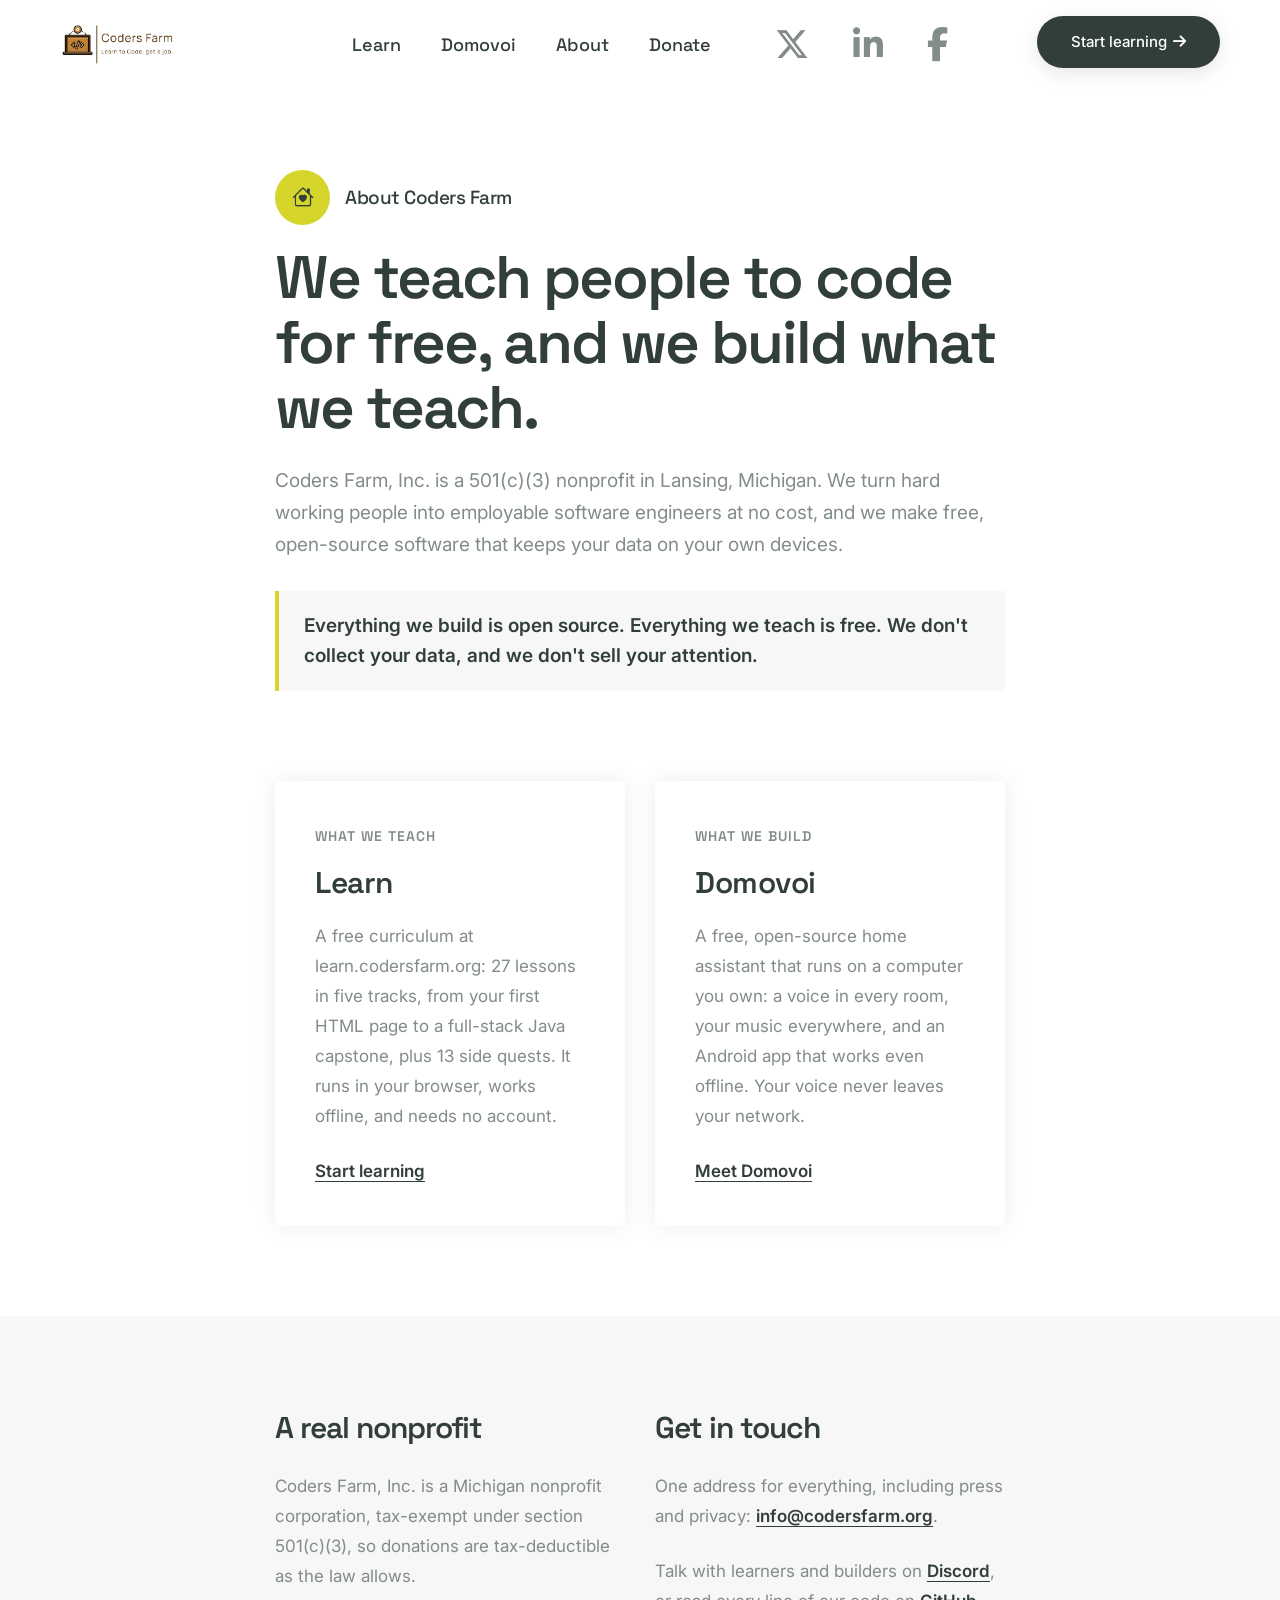
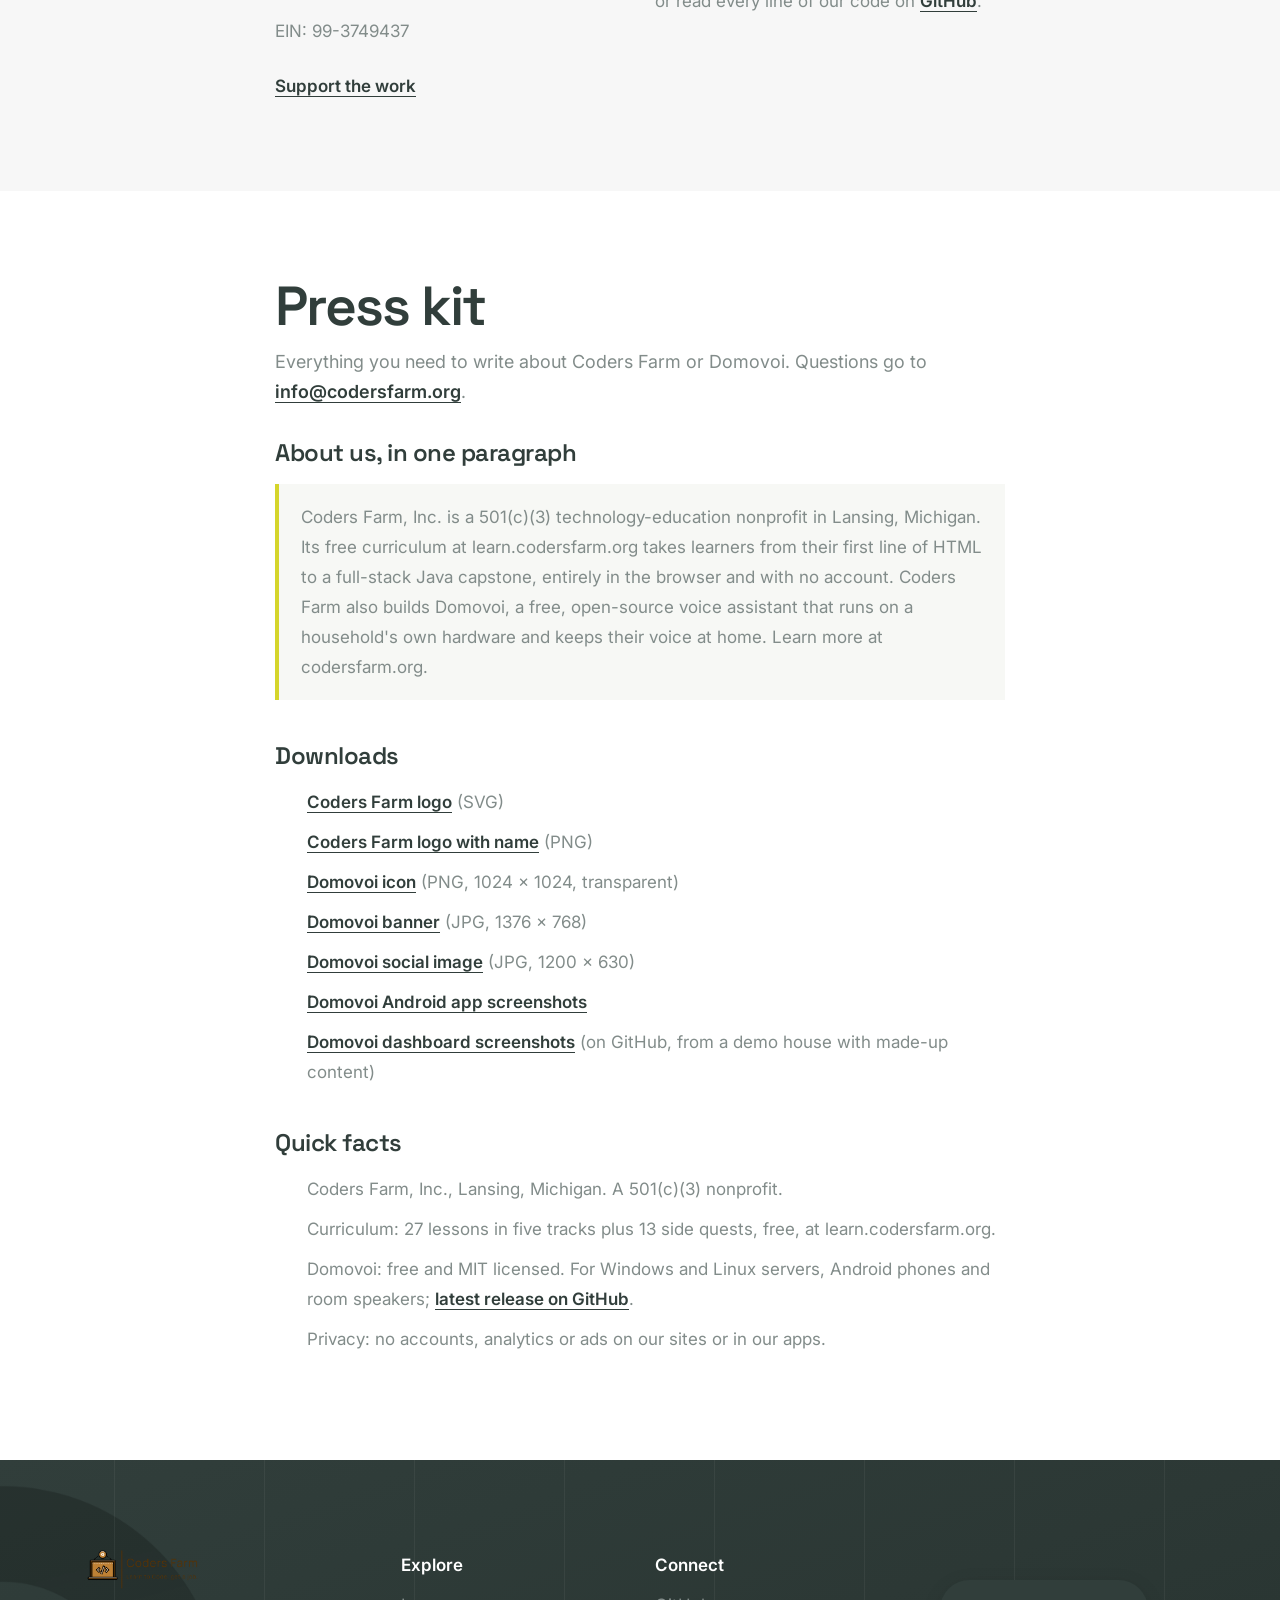
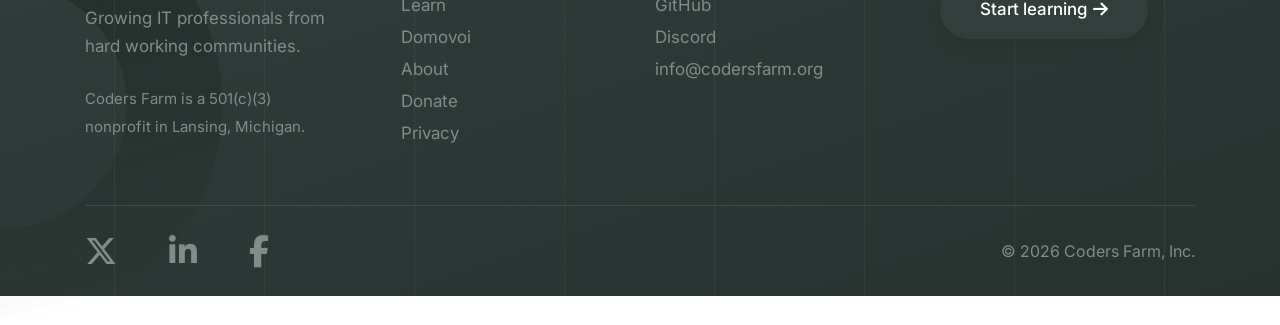
==== commit ac3dfbcf: "Domovoi: lead with the home, keep links current, mark 1.3.0 TODOs - /domovoi: new hero ("A home assi" ====
--- a/about/index.html
+++ b/about/index.html
@@ -168,7 +168,7 @@
                         <div class="h-100 p-40px border-radius-6px box-shadow-large bg-white">
                             <span class="alt-font fs-14 fw-600 text-uppercase ls-1px d-block mb-10px">What we build</span>
                             <h2 class="alt-font text-dark-gray fw-600 fs-30 mb-15px">Domovoi</h2>
-                            <p>A free, open-source voice assistant that runs on your own hardware. On a phone it answers in airplane mode; at home it puts a voice in every room, and your voice never leaves your network.</p>
+                            <p>A free, open-source home assistant that runs on a computer you own: a voice in every room, your music everywhere, and an Android app that works even offline. Your voice never leaves your network.</p>
                             <a href="/domovoi/" class="text-dark-gray fw-600 text-decoration-line-bottom">Meet Domovoi</a>
                         </div>
                     </div>
@@ -211,13 +211,14 @@
                             <li><a href="/images/press/domovoi-icon.png" download class="text-dark-gray fw-600 text-decoration-line-bottom">Domovoi icon</a> (PNG, 1024 &times; 1024, transparent)</li>
                             <li><a href="/images/press/domovoi-banner.jpg" download class="text-dark-gray fw-600 text-decoration-line-bottom">Domovoi banner</a> (JPG, 1376 &times; 768)</li>
                             <li><a href="/images/og-domovoi.jpg" download class="text-dark-gray fw-600 text-decoration-line-bottom">Domovoi social image</a> (JPG, 1200 &times; 630)</li>
-                            <li><a href="/domovoi/#download" class="text-dark-gray fw-600 text-decoration-line-bottom">Domovoi app screenshots and downloads</a></li>
+                            <li><a href="/domovoi/#android" class="text-dark-gray fw-600 text-decoration-line-bottom">Domovoi Android app screenshots</a></li>
+                            <li><a href="https://github.com/coders-farm-official/domovoi/tree/main/docs/screenshots" target="_blank" class="text-dark-gray fw-600 text-decoration-line-bottom">Domovoi dashboard screenshots</a> (on GitHub, from a demo house with made-up content)</li>
                         </ul>
                         <h3 class="alt-font text-dark-gray fw-600 fs-24 mb-15px">Quick facts</h3>
                         <ul>
                             <li>Coders Farm, Inc., Lansing, Michigan. A 501(c)(3) nonprofit.</li>
                             <li>Curriculum: 27 lessons in five tracks plus 13 side quests, free, at learn.codersfarm.org.</li>
-                            <li>Domovoi: free and MIT licensed. Version 1.0.0-rc1 released October 15, 2026, for Android, with a Windows installer and Raspberry Pi room speakers.</li>
+                            <li>Domovoi: free and MIT licensed. For Windows and Linux servers, Android phones and room speakers; <a href="https://github.com/coders-farm-official/domovoi/releases/latest" target="_blank" class="text-dark-gray fw-600 text-decoration-line-bottom">latest release on GitHub</a>.</li>
                             <li>Privacy: no accounts, analytics or ads on our sites or in our apps.</li>
                         </ul>
                     </div>
--- a/css/site.css
+++ b/css/site.css
@@ -43,7 +43,9 @@
 }
 
 /* /domovoi */
-.domovoi-band .domovoi-play-soon { display: inline-flex; align-items: center; gap: 10px; padding: 12px 22px; border: 1px dashed rgba(255, 255, 255, 0.35); border-radius: 50px; color: rgba(255, 255, 255, 0.7); font-size: 15px; }
+.domovoi-band .btn-play-light { border: 2px solid rgba(255, 255, 255, 0.6); color: #fff; background: transparent; }
+.domovoi-band .btn-play-light:hover { border-color: var(--domovoi-amber); color: var(--domovoi-amber); background: transparent; }
+.domovoi-intro .domovoi-intro-icon { font-size: 30px; color: #F2A618; }
 .domovoi-download { background: #FCFAF6; }
 .domovoi-download .download-card { height: 100%; padding: 35px; border-radius: 8px; background: #fff; box-shadow: 0 10px 40px rgba(31, 26, 20, 0.08); border-top: 4px solid #F2A618; }
 .domovoi-download .download-card.secondary { border-top-color: #d8cfc2; }
@@ -85,3 +87,6 @@
 .inner-page-top { padding-top: 170px; }
 @media (max-width: 991px) { .inner-page-top { padding-top: 140px; } }
 @media (max-width: 575px) { .inner-page-top { padding-top: 120px; } }
+
+/* hero: room between the green button and "...or meet Domovoi" when they stack */
+@media (max-width: 991px) { .hero-secondary-link { margin-top: 12px; } }
